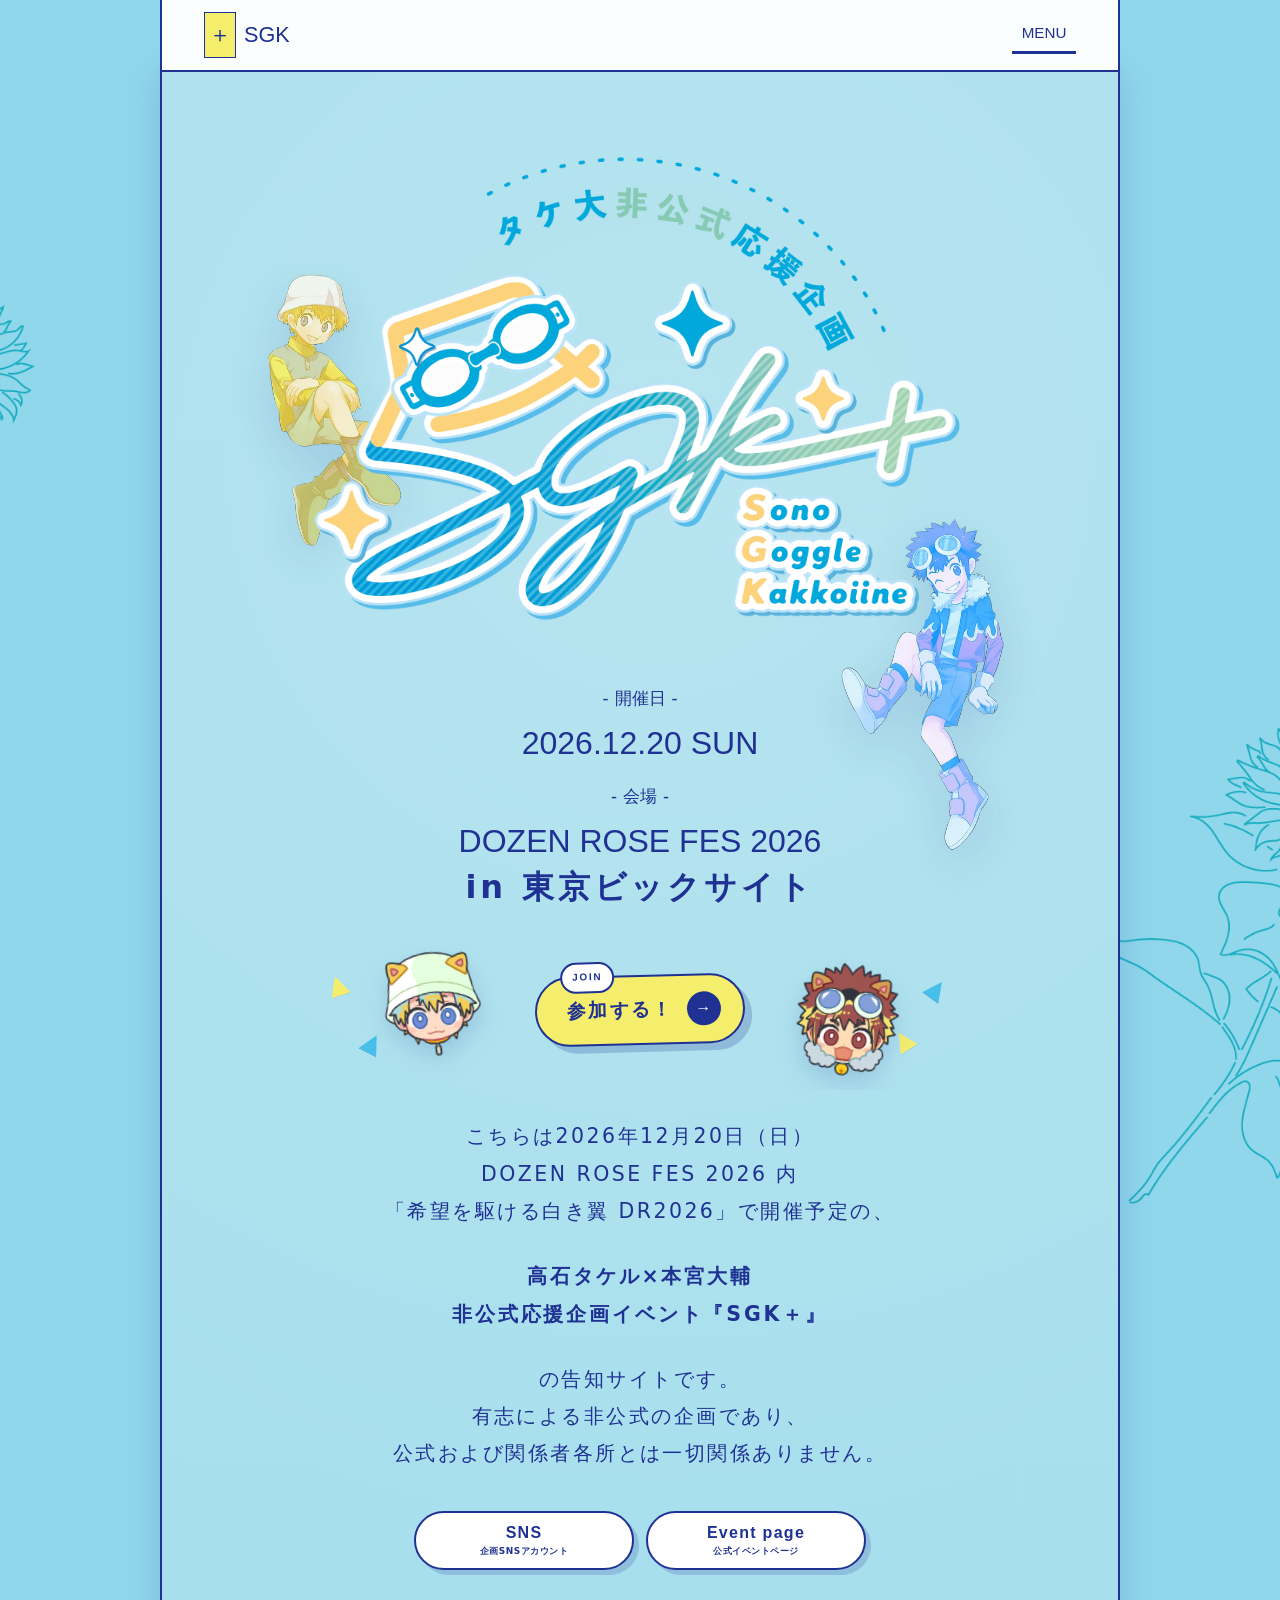
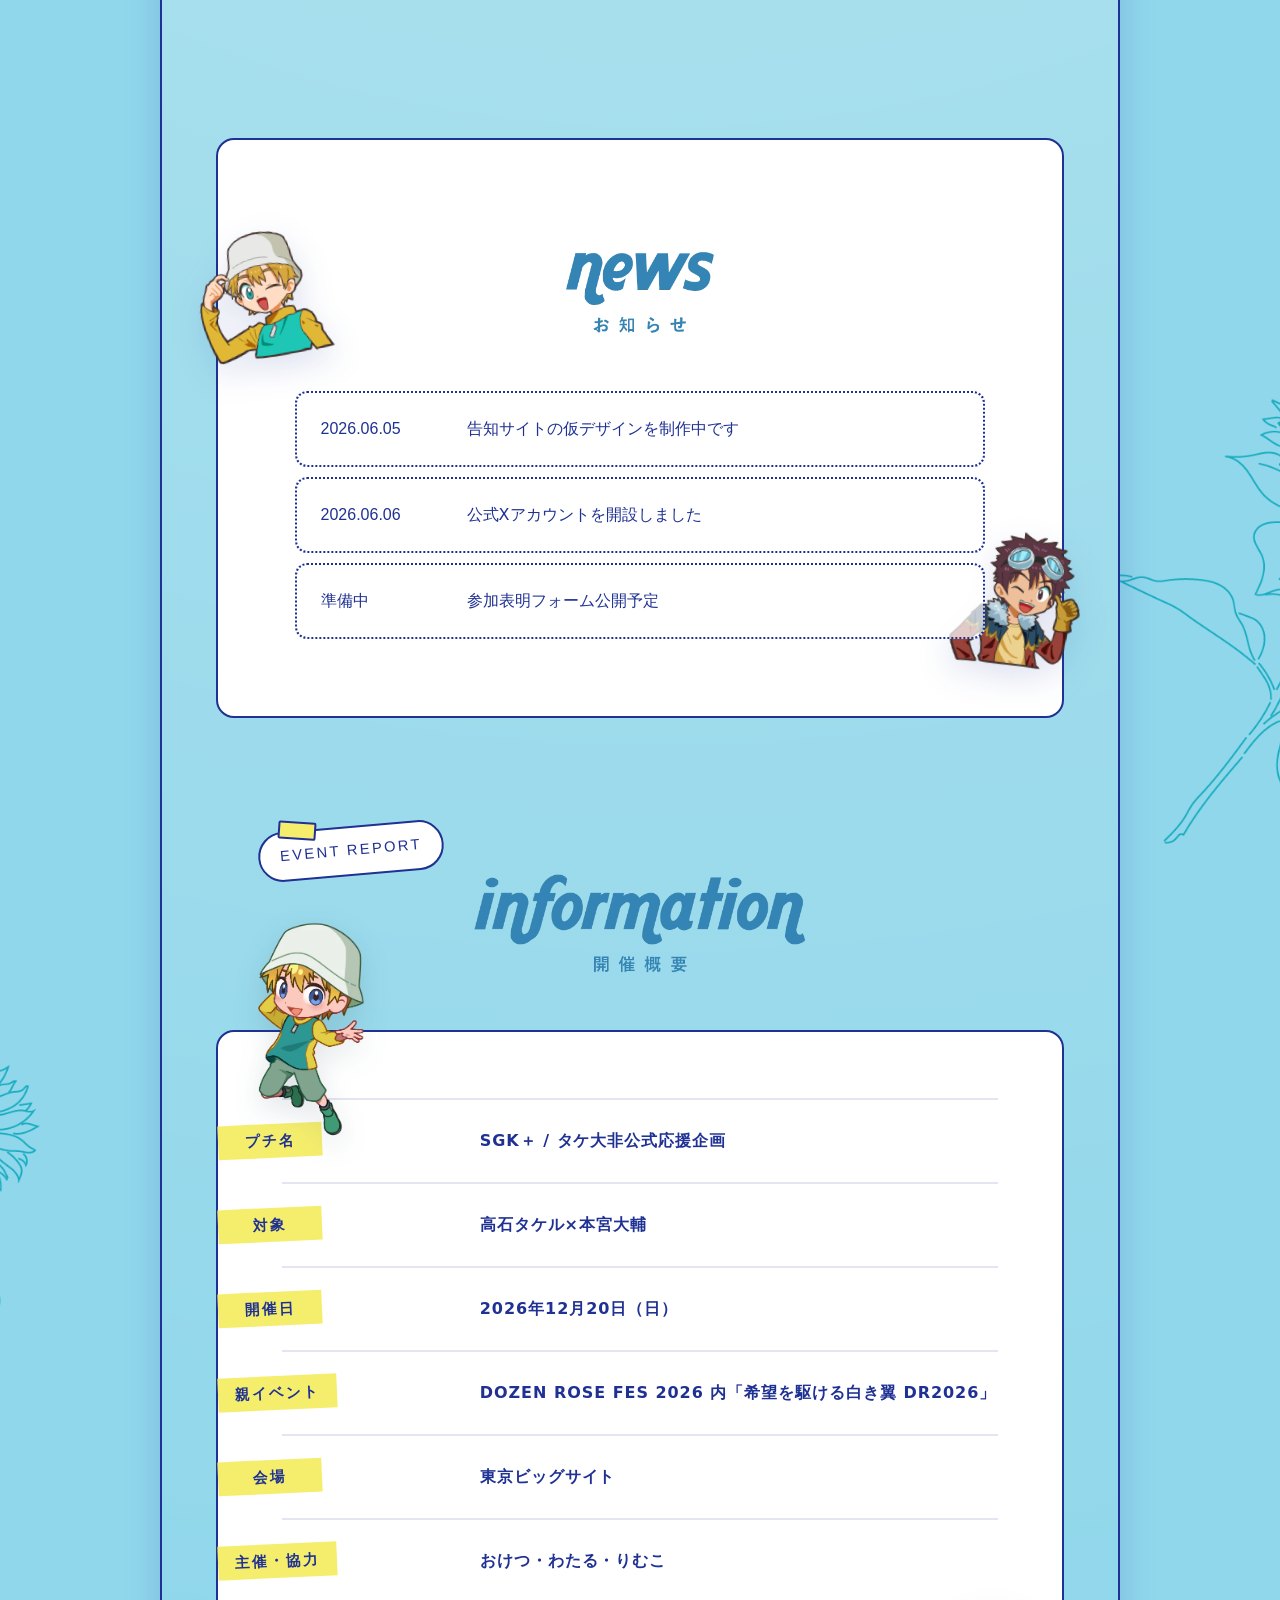
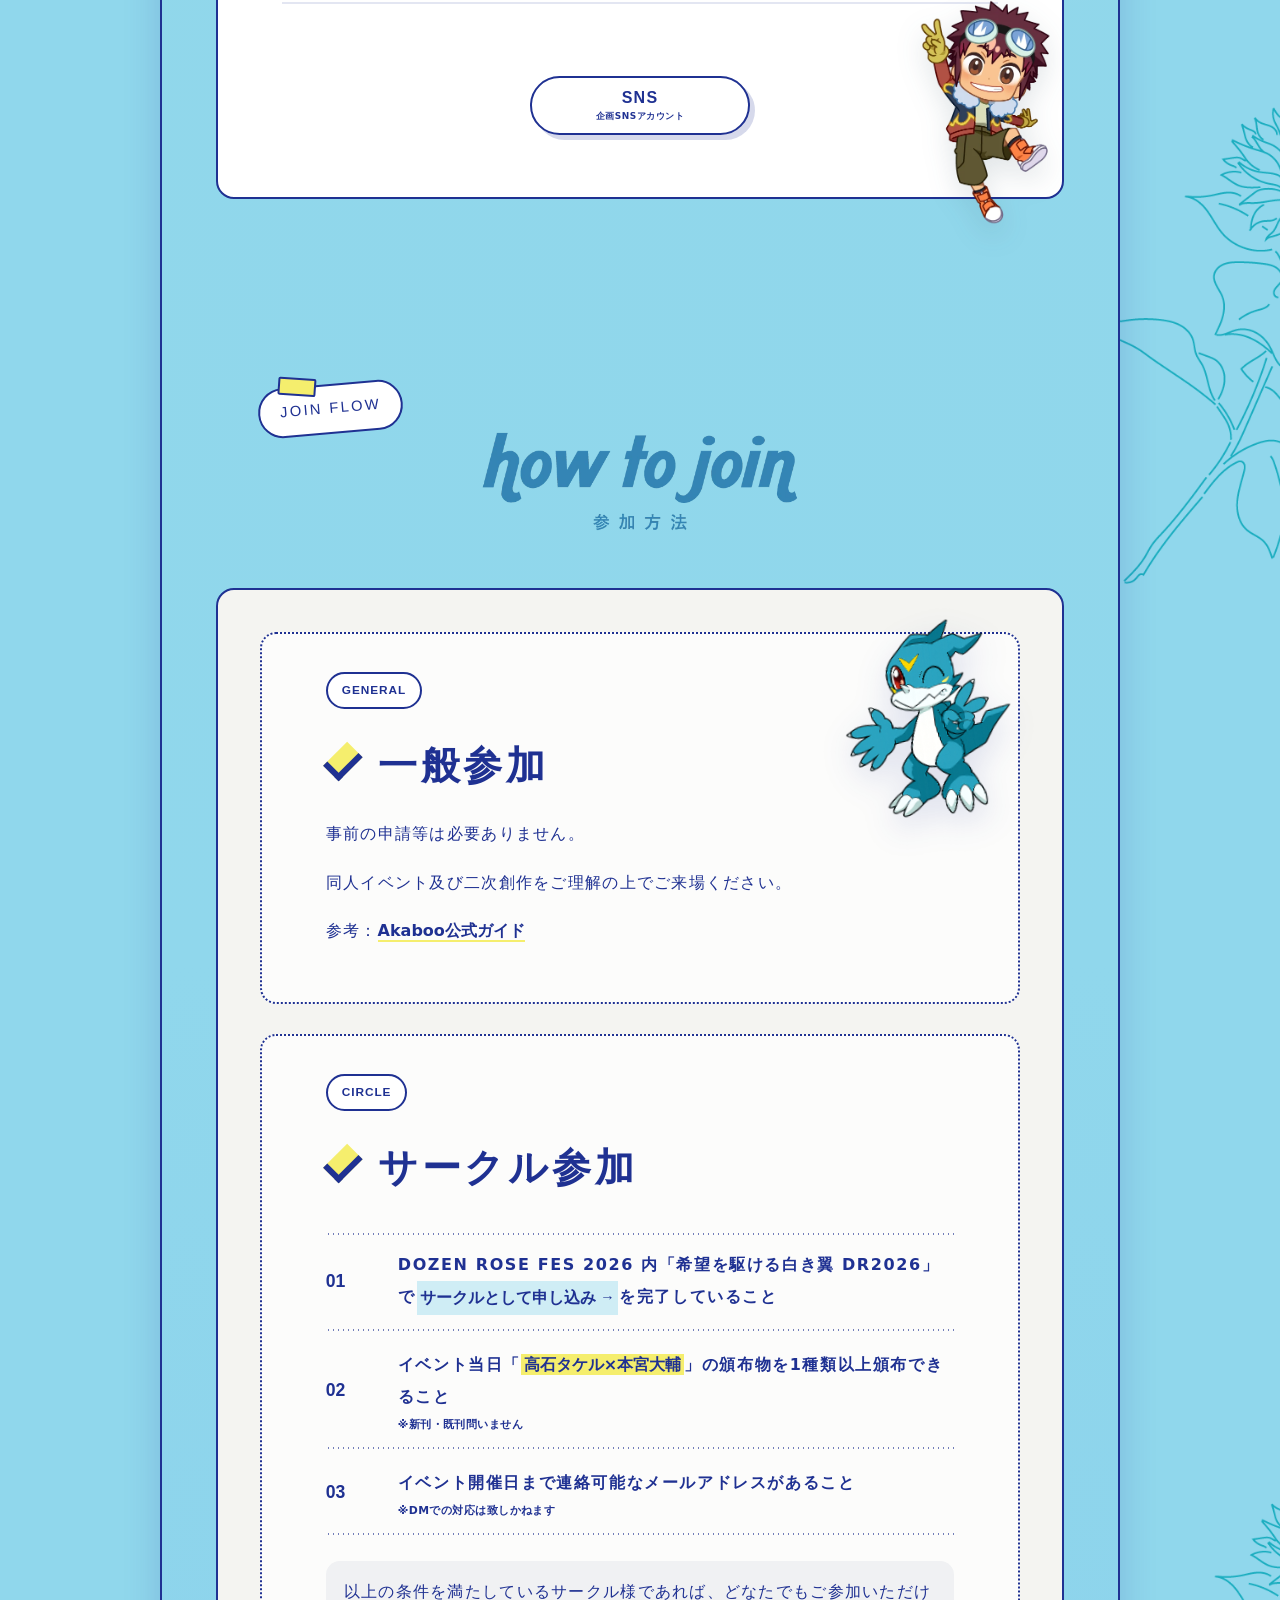
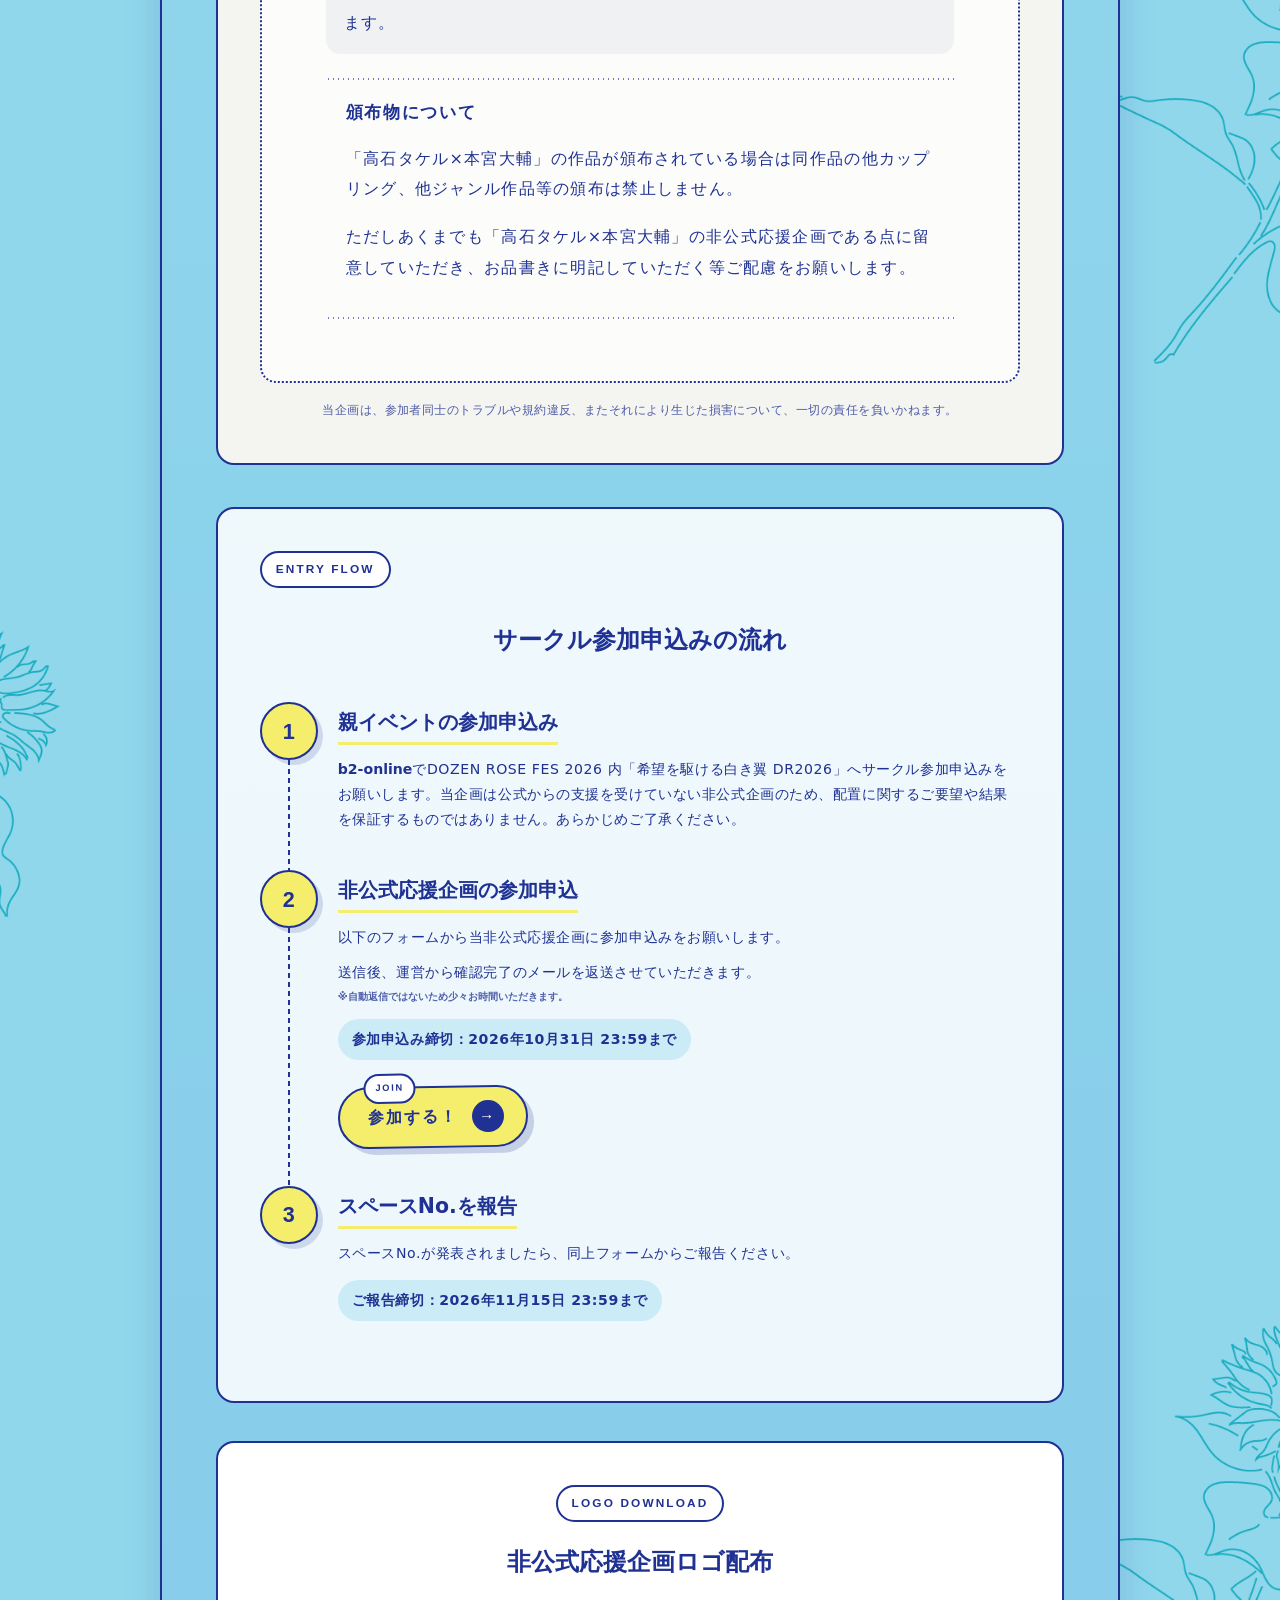
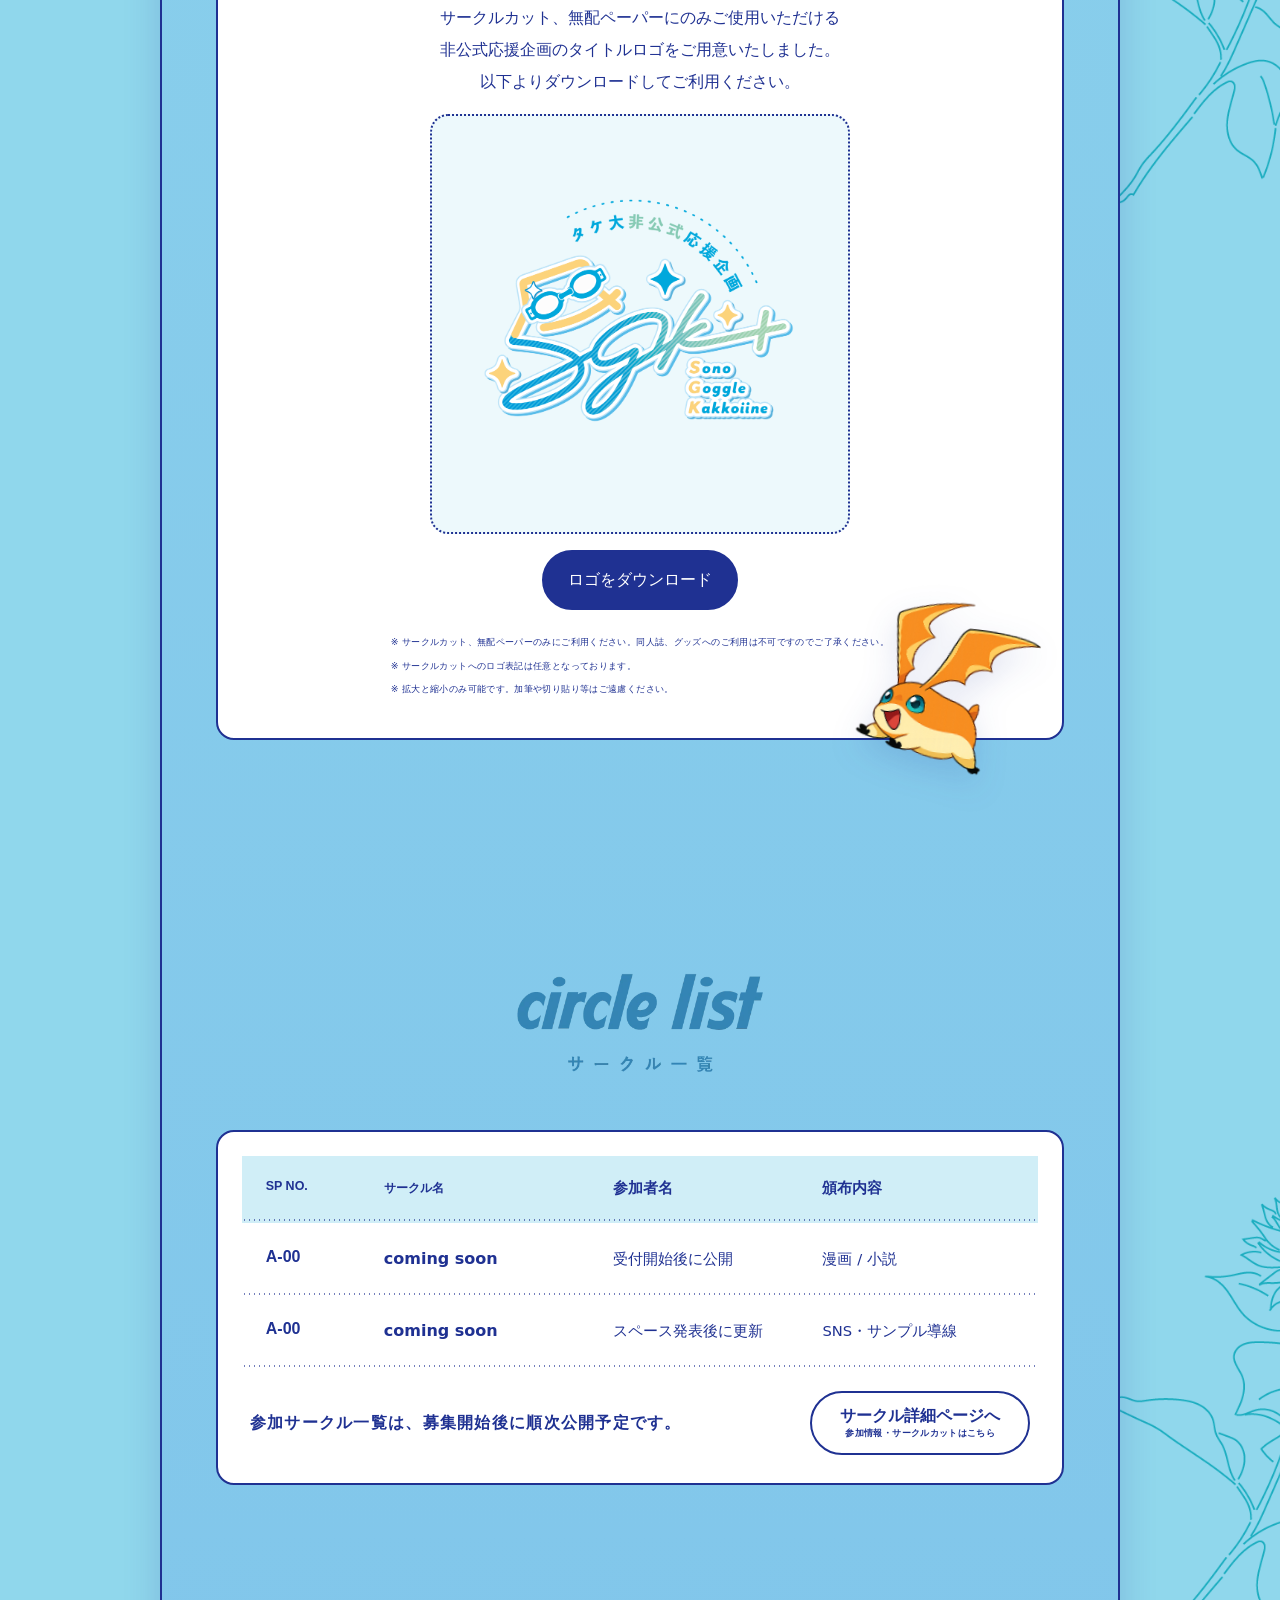
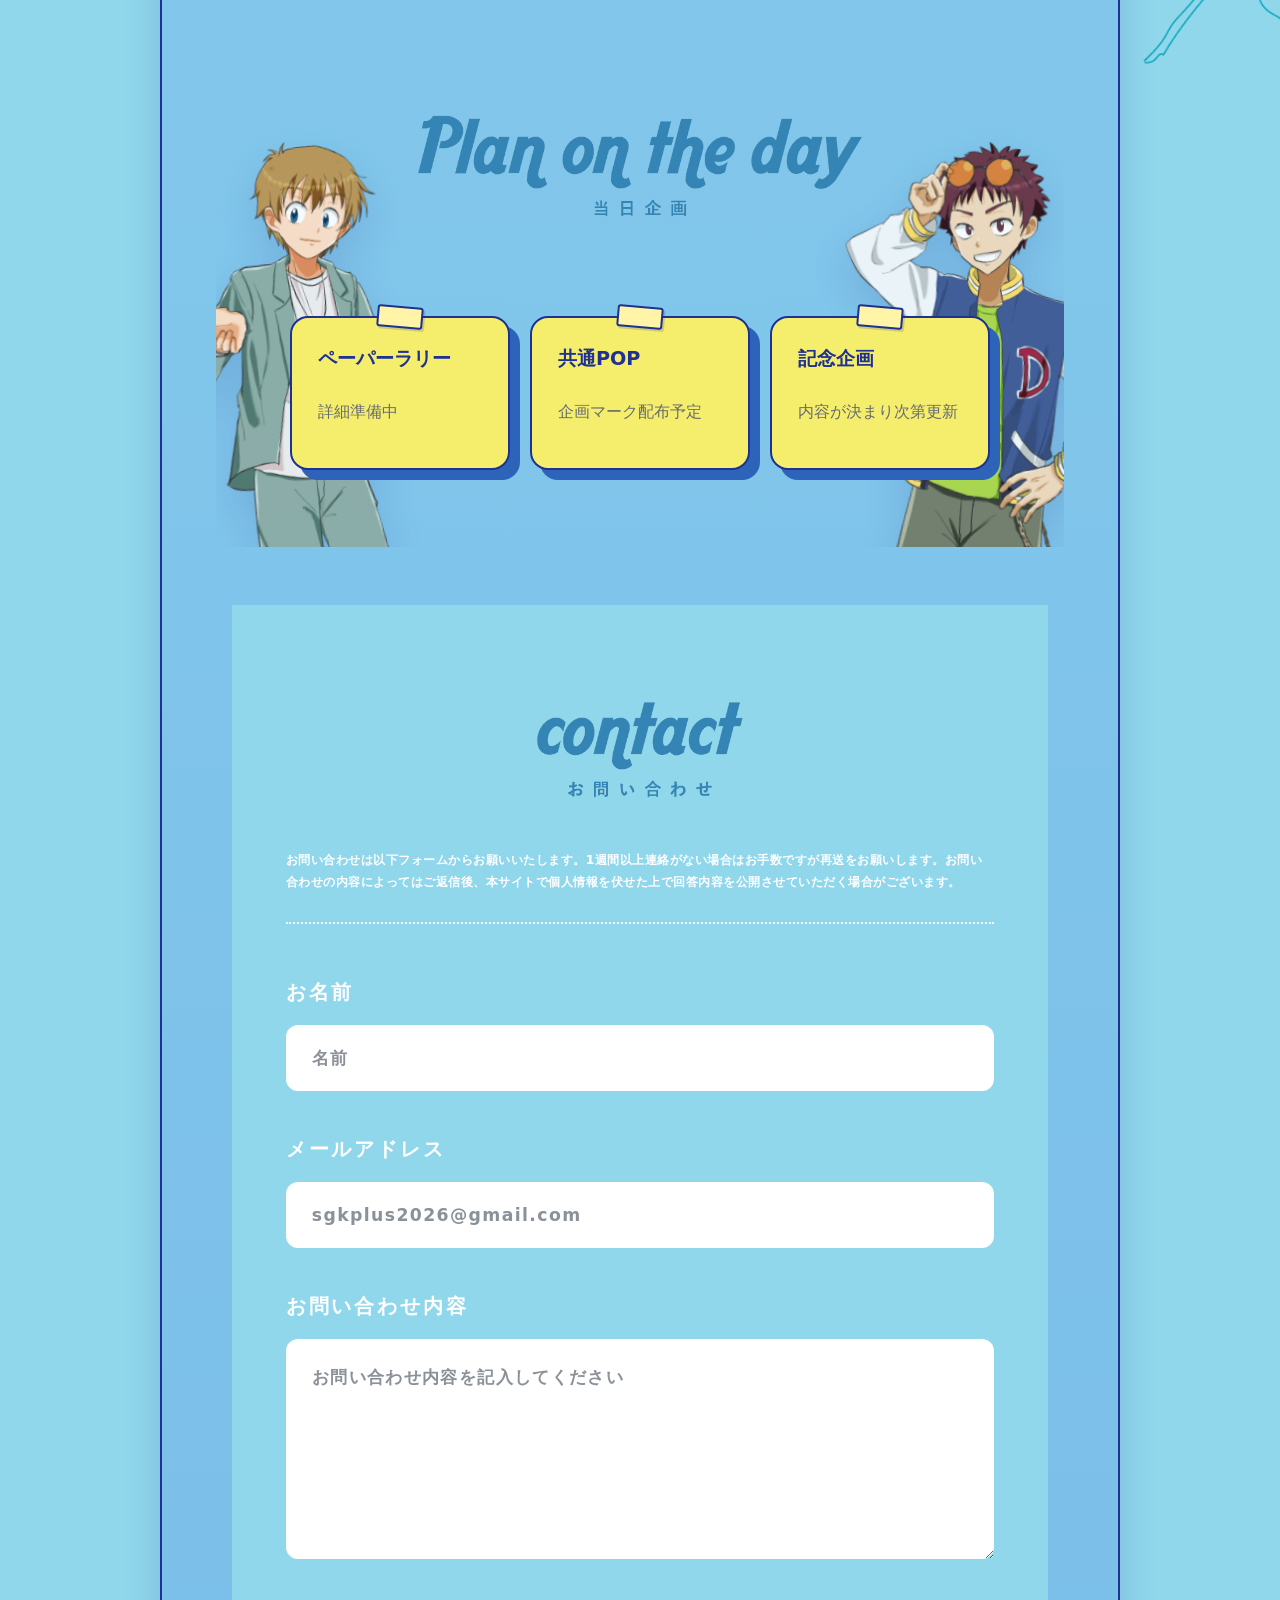
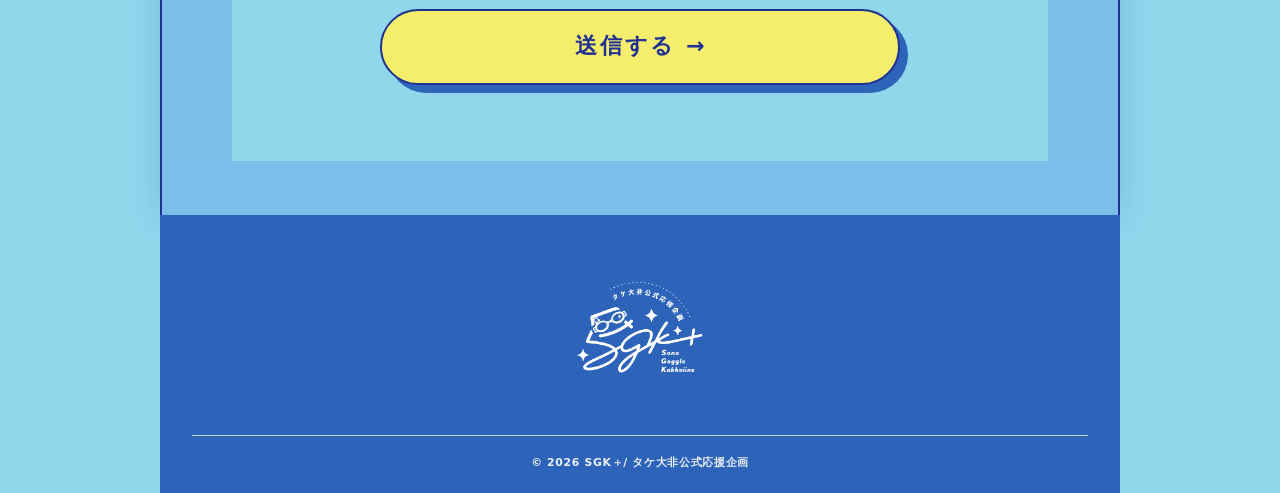
==== index.html @ 5f777449 "Add files via upload" ====
<!doctype html>
<html lang="ja">
<head>
  <meta charset="utf-8">
  <meta name="viewport" content="width=device-width, initial-scale=1">
  <title>SGK＋ | タケ大非公式応援企画</title>
  <meta name="description" content="2026年12月20日（日）東京ビッグサイト開催、タケ大非公式応援企画「SGK＋」告知サイト。">
  <link rel="stylesheet" href="assets/css/style.css?v=20260622-46">
</head>
<body>
  <header class="site-header">
    <a class="brand" href="index.html#top" aria-label="SGK＋ トップへ">
      <span class="brand-mark">＋</span><span>SGK</span>
    </a>
    <button class="nav-toggle" type="button" aria-expanded="false" aria-controls="site-nav" aria-label="メニューを開く">
      MENU
    </button>
    <nav class="site-nav" id="site-nav">
      <a href="index.html#top">TOP</a>
      <a href="index.html#about">概要</a>
      <a href="index.html#join">参加方法</a>
      <a href="circles.html">サークル</a>
      <a href="index.html#plans">当日企画</a>
      <a href="index.html#news">お知らせ</a>
      <a href="index.html#contact">問い合わせ</a>
    </nav>
  </header>

  <main>
    <section class="hero" id="top">
      <div class="hero-bg" aria-hidden="true"></div>
      <div class="motion-parts hero-parts" aria-hidden="true">
        <span class="deco deco-ticket parallax" data-speed="0.16">12.20</span>
        <span class="deco deco-plus parallax" data-speed="-0.12">＋</span>
        <span class="deco deco-line parallax" data-speed="0.1"></span>
      </div>
      <img class="hero-character hero-daisuke float-a" src="assets/images/daisuke-standing.webp" alt="本宮大輔">
      <img class="hero-character hero-takeru float-b" src="assets/images/takeru-standing.webp" alt="高石タケル">
      <div class="hero-inner reveal reveal-poster">
        <h1 class="logo-title"><img src="assets/images/sgkpluslogo-hero.png" alt="SGK＋ タケ大非公式応援企画"></h1>
        <div class="hero-event-info">
          <p><span>開催日</span><b>2026.12.20 SUN</b></p>
          <p><span>会場</span><b>DOZEN ROSE FES 2026<br><em>in 東京ビックサイト</em></b></p>
        </div>
        <div class="cta-row">
          <img class="cta-mascot cta-mascot-left" src="assets/images/takeru-wataru.png" alt="" aria-hidden="true">
          <a class="button primary" href="https://forms.gle/7Qdoqvvj4VWihCtK6" target="_blank" rel="noopener">参加する！</a>
          <img class="cta-mascot cta-mascot-right" src="assets/images/daisuke-wataru.png" alt="" aria-hidden="true">
          <span class="cta-triangle tri-a" aria-hidden="true"></span>
          <span class="cta-triangle tri-b" aria-hidden="true"></span>
          <span class="cta-triangle tri-c" aria-hidden="true"></span>
          <span class="cta-triangle tri-d" aria-hidden="true"></span>
        </div>
      </div>
    </section>

    <section class="quick-info" aria-label="開催情報">
      <div class="memo-paper reveal memo-slide">
        <p>
          こちらは2026年12月20日（日）<br>
          DOZEN ROSE FES 2026 内<br>
          「希望を駆ける白き翼 DR2026」で開催予定の、
        </p>
        <p class="memo-main">
          高石タケル×本宮大輔<br>
          非公式応援企画イベント『SGK＋』
        </p>
        <p>
          の告知サイトです。<br>
          有志による非公式の企画であり、<br>
          公式および関係者各所とは一切関係ありません。
        </p>
        <div class="memo-links">
          <a class="memo-link-button" href="https://x.com/SGK_Plus" target="_blank" rel="noopener">
            <span>SNS</span>
            <small>企画SNSアカウント</small>
          </a>
          <a class="memo-link-button" href="https://www.akaboo.jp/event/item/20207756.html">
            <span>Event page</span>
            <small>公式イベントページ</small>
          </a>
        </div>
      </div>
    </section>

    <section class="news-strip section reveal reveal-card" id="news">
      <img class="news-float news-float-left" src="assets/images/takeru-oketsu02.png" alt="" aria-hidden="true">
      <img class="news-float news-float-right" src="assets/images/daisuke-oketsu02.png" alt="" aria-hidden="true">
      <div class="section-head image-head">
        <img src="assets/images/heading-news-user.webp" alt="news お知らせ">
      </div>
      <div class="news-list">
        <a href="#news" class="news-item"><time>2026.06.05</time><span>告知サイトの仮デザインを制作中です</span></a>
        <a href="https://x.com/SGK_Plus" target="_blank" rel="noopener" class="news-item"><time>2026.06.06</time><span>公式Xアカウントを開設しました</span></a>
        <a href="#news" class="news-item"><time>準備中</time><span>参加表明フォーム公開予定</span></a>
      </div>
    </section>

    <section class="notice-section" id="about">
      <div class="line-object object-label" aria-hidden="true">EVENT REPORT</div>
      <div class="motion-parts section-parts" aria-hidden="true">
        <span class="deco deco-frame parallax" data-speed="0.1"></span>
        <span class="deco deco-small-plus parallax" data-speed="-0.08">＋</span>
      </div>
      <div class="notice-title reveal reveal-title">
        <img src="assets/images/heading-info-user.webp" alt="information 開催概要">
      </div>
      <div class="notice-panel with-sd reveal reveal-card">
        <img class="panel-sd panel-sd-left" src="assets/images/takeru-sd.webp" alt="" aria-hidden="true">
        <dl class="info-list">
          <div><dt>プチ名</dt><dd>SGK＋ / タケ大非公式応援企画</dd></div>
          <div><dt>対象</dt><dd>高石タケル×本宮大輔</dd></div>
          <div><dt>開催日</dt><dd>2026年12月20日（日）</dd></div>
          <div><dt>親イベント</dt><dd>DOZEN ROSE FES 2026 内「希望を駆ける白き翼 DR2026」</dd></div>
          <div><dt>会場</dt><dd>東京ビッグサイト</dd></div>
          <div><dt>主催・協力</dt><dd>おけつ・わたる・りむこ</dd></div>
        </dl>
        <div class="info-action">
          <a class="memo-link-button" href="https://x.com/SGK_Plus" target="_blank" rel="noopener">
            <span>SNS</span>
            <small>企画SNSアカウント</small>
          </a>
        </div>
        <img class="panel-sd panel-sd-right" src="assets/images/daisuke-sd.webp" alt="" aria-hidden="true">
      </div>
    </section>

    <section class="notice-section blue" id="join">
      <div class="line-object object-corner" aria-hidden="true">JOIN FLOW</div>
      <div class="motion-parts section-parts join-parts" aria-hidden="true">
        <span class="deco deco-ribbon parallax" data-speed="0.14"></span>
        <span class="deco deco-ticket mini parallax" data-speed="-0.1">JOIN</span>
      </div>
      <div class="notice-title reveal reveal-title">
        <img src="assets/images/heading-join-user.webp" alt="how to join 参加方法">
      </div>
      <img class="join-monster join-monster-left" src="assets/images/vmon-float-v2.png" alt="" aria-hidden="true">
      <img class="join-monster join-monster-right" src="assets/images/patamon-float-v2.png" alt="" aria-hidden="true">
      <div class="join-guide reveal reveal-card">
        <article class="join-box">
          <p class="join-label">GENERAL</p>
          <h2>一般参加</h2>
          <p>事前の申請等は必要ありません。</p>
          <p>同人イベント及び二次創作をご理解の上でご来場ください。</p>
          <p class="reference-link">参考：<a href="https://www.akaboo.jp/guide/item/p0003.html" target="_blank" rel="noopener">Akaboo公式ガイド</a></p>
        </article>
        <article class="join-box">
          <p class="join-label">CIRCLE</p>
          <h2>サークル参加</h2>
          <div class="join-flow-list">
            <div><b>01</b><span>DOZEN ROSE FES 2026 内「希望を駆ける白き翼 DR2026」で<a class="flow-anchor-link" href="#circle-apply-flow">サークルとして申し込み</a>を完了していること</span></div>
            <div><b>02</b><span>イベント当日「<em class="marker-yellow">高石タケル×本宮大輔</em>」の頒布物を1種類以上頒布できること<small>※新刊・既刊問いません</small></span></div>
            <div><b>03</b><span>イベント開催日まで連絡可能なメールアドレスがあること<small>※DMでの対応は致しかねます</small></span></div>
          </div>
          <p class="join-eligible">以上の条件を満たしているサークル様であれば、どなたでもご参加いただけます。</p>
          <div class="join-note">
            <h3>頒布物について</h3>
            <p>「高石タケル×本宮大輔」の作品が頒布されている場合は同作品の他カップリング、他ジャンル作品等の頒布は禁止しません。</p>
            <p>ただしあくまでも「高石タケル×本宮大輔」の非公式応援企画である点に留意していただき、お品書きに明記していただく等ご配慮をお願いします。</p>
          </div>
        </article>
        <p class="join-caution">当企画は、参加者同士のトラブルや規約違反、またそれにより生じた損害について、一切の責任を負いかねます。</p>
      </div>
      <section class="circle-apply-flow reveal reveal-card" id="circle-apply-flow">
        <p class="join-label">ENTRY FLOW</p>
        <h2>サークル参加申込みの流れ</h2>
        <div class="apply-flow-list">
          <article class="apply-flow-step">
            <div class="apply-flow-number">1</div>
            <div class="apply-flow-body">
              <h3>親イベントの参加申込み</h3>
              <p><a class="plain-link" href="https://www.b2-online.jp/event/" target="_blank" rel="noopener">b2-online</a>でDOZEN ROSE FES 2026 内「希望を駆ける白き翼 DR2026」へサークル参加申込みをお願いします。当企画は公式からの支援を受けていない非公式企画のため、配置に関するご要望や結果を保証するものではありません。あらかじめご了承ください。</p>
            </div>
          </article>
          <article class="apply-flow-step">
            <div class="apply-flow-number">2</div>
            <div class="apply-flow-body">
              <h3>非公式応援企画の参加申込</h3>
              <p>以下のフォームから当非公式応援企画に参加申込みをお願いします。</p>
              <p>送信後、運営から確認完了のメールを返送させていただきます。<small>※自動返信ではないため少々お時間いただきます。</small></p>
              <p class="flow-deadline">参加申込み締切：2026年10月31日 23:59まで</p>
              <a class="button flow-join-button" href="https://forms.gle/7Qdoqvvj4VWihCtK6" target="_blank" rel="noopener">参加する！</a>
            </div>
          </article>
          <article class="apply-flow-step">
            <div class="apply-flow-number">3</div>
            <div class="apply-flow-body">
              <h3>スペースNo.を報告</h3>
              <p>スペースNo.が発表されましたら、同上フォームからご報告ください。</p>
              <p class="flow-deadline">ご報告締切：2026年11月15日 23:59まで</p>
            </div>
          </article>
        </div>
      </section>
      <section class="logo-download reveal reveal-card">
        <p class="join-label">LOGO DOWNLOAD</p>
        <h2>非公式応援企画ロゴ配布</h2>
        <p>サークルカット、無配ペーパーにのみご使用いただける<br>非公式応援企画のタイトルロゴをご用意いたしました。<br>以下よりダウンロードしてご利用ください。</p>
        <div class="logo-download-preview">
          <img src="assets/images/sgkpluslogo-official.png" alt="SGK＋ ロゴ">
        </div>
        <a class="button primary" href="assets/downloads/sgk_Plus_logo.zip" download>ロゴをダウンロード</a>
        <ul class="logo-rules">
          <li>サークルカット、無配ペーパーのみにご利用ください。同人誌、グッズへのご利用は不可ですのでご了承ください。</li>
          <li>サークルカットへのロゴ表記は任意となっております。</li>
          <li>拡大と縮小のみ可能です。加筆や切り貼り等はご遠慮ください。</li>
        </ul>
      </section>
    </section>

    <section class="notice-section yellow" id="circle-list">
      <div class="notice-title reveal reveal-title">
        <img src="assets/images/heading-circle-user.webp" alt="circle list サークル一覧">
      </div>
      <div class="circle-preview reveal reveal-card">
        <div class="circle-row">
          <span class="circle-space">SP No.</span>
          <span class="circle-name">サークル名</span>
          <span class="circle-owner">参加者名</span>
          <span class="circle-type">頒布内容</span>
        </div>
        <a class="circle-row is-sample" href="circles.html">
          <span class="circle-space" data-label="SP No.">A-00</span>
          <span class="circle-name" data-label="サークル名">coming soon</span>
          <span class="circle-owner" data-label="参加者名">受付開始後に公開</span>
          <span class="circle-type" data-label="頒布内容">漫画 / 小説</span>
        </a>
        <a class="circle-row is-sample" href="circles.html">
          <span class="circle-space" data-label="SP No.">A-00</span>
          <span class="circle-name" data-label="サークル名">coming soon</span>
          <span class="circle-owner" data-label="参加者名">スペース発表後に更新</span>
          <span class="circle-type" data-label="頒布内容">SNS・サンプル導線</span>
        </a>
        <div class="circle-preview-footer">
          <p>参加サークル一覧は、募集開始後に順次公開予定です。</p>
          <a class="button secondary circle-detail-button" href="circles.html"><span>サークル詳細ページへ</span><small>参加情報・サークルカットはこちら</small></a>
        </div>
      </div>
    </section>

    <section class="notice-section" id="plans">
      <div class="notice-title reveal reveal-title">
        <img src="assets/images/heading-plan-user.webp" alt="Plan on the day 当日企画">
      </div>
      <img class="plan-character plan-character-left" src="assets/images/takeru-oketsu.png" alt="" aria-hidden="true">
      <img class="plan-character plan-character-right" src="assets/images/daisuke-oketsu.png" alt="" aria-hidden="true">
      <div class="guide-links">
        <a class="guide-card reveal reveal-pop" href="#plans"><b>ペーパーラリー</b><span>詳細準備中</span></a>
        <a class="guide-card reveal reveal-pop" href="#plans"><b>共通POP</b><span>企画マーク配布予定</span></a>
        <a class="guide-card reveal reveal-pop" href="#plans"><b>記念企画</b><span>内容が決まり次第更新</span></a>
      </div>
    </section>

    <section class="x-area contact-form-section reveal reveal-card" id="contact">
      <div class="contact-inner">
        <div class="contact-heading">
          <img src="assets/images/heading-contact-user.webp" alt="contact">
        </div>
        <div class="contact-lead">
          <p>お問い合わせは以下フォームからお願いいたします。1週間以上連絡がない場合はお手数ですが再送をお願いします。お問い合わせの内容によってはご返信後、本サイトで個人情報を伏せた上で回答内容を公開させていただく場合がございます。</p>
        </div>
        <form class="contact-form" action="mailto:sgkplus2026@gmail.com" method="post" enctype="text/plain">
          <label>
            <span>お名前</span>
            <input type="text" name="お名前" placeholder="名前" required>
          </label>
          <label>
            <span>メールアドレス</span>
            <input type="email" name="メールアドレス" placeholder="sgkplus2026@gmail.com" required>
          </label>
          <label>
            <span>お問い合わせ内容</span>
            <textarea name="お問い合わせ内容" placeholder="お問い合わせ内容を記入してください" required></textarea>
          </label>
          <button type="submit">送信する <span aria-hidden="true">→</span></button>
        </form>
      </div>
    </section>
  </main>

  <footer class="site-footer">
    <img class="footer-logo" src="assets/images/sgkpluslogo-shiro-official.png" alt="SGK＋">
    <p class="footer-copy">© 2026 SGK＋/ タケ大非公式応援企画</p>
  </footer>

  <script src="assets/js/main.js?v=20260606-2"></script>
</body>
</html>
---- assets/css/style.css ----
:root {
  --blue: #19aee4;
  --blue-deep: #006f9e;
  --blue-pale: #bdefff;
  --yellow: #f5ee6d;
  --yellow-soft: #fff6a6;
  --green: #8bd017;
  --ink: #22211f;
  --muted: #686b70;
  --line: #c9e8f6;
  --paper: #ffffff;
  --shadow: 0 12px 30px rgba(39, 72, 84, .08);
  --radius: 6px;
  --space: clamp(22px, 4vw, 56px);
  --max: 1120px;
  --font-body: "Tsukushi A Round Gothic", "Tsukushi B Round Gothic", "筑紫A丸ゴシック", "筑紫B丸ゴシック", "Hiragino Maru Gothic ProN", "Hiragino Sans", "Yu Gothic", "Noto Sans JP", system-ui, sans-serif;
  --font-heading-ja: "A1 Gothic", "A1ゴシック", "Hiragino Sans", "Yu Gothic", "Noto Sans JP", system-ui, sans-serif;
  --font-heading-en: "Futura", "Futura PT", "Avenir Next", "Montserrat", "Helvetica Neue", Arial, sans-serif;
}

/* Centered poster layout: blue outer field + white scroll column */
:root {
  --blue: #90D7EC;
  --blue-deep: #1F3192;
  --ink: #1F3192;
  --line: #1F3192;
}

body {
  background: var(--blue);
  color: var(--ink);
}

.motion-parts,
.hero-parts,
.section-parts,
.local-parts,
.deco,
.hero::before,
.hero::after,
.notice-section::before,
.notice-section::after,
.scroll-poster::before {
  display: none;
}

.site-header,
main,
.site-footer {
  width: min(960px, 100%);
  margin-inline: auto;
}

.site-header {
  background: rgba(255, 255, 255, .96);
  border-inline: 2px solid var(--ink);
  border-bottom: 2px solid var(--ink);
}

main {
  background: #fff;
  border-inline: 2px solid var(--ink);
  box-shadow: 0 0 34px rgba(31, 49, 146, .18);
}

.site-footer {
  background: #fff;
  border: 2px solid var(--ink);
  border-top: 0;
}

.hero,
.quick-info,
.notice-section,
.notice-section.blue,
.notice-section.yellow,
.scroll-poster {
  background: #fff;
}

.hero {
  min-height: calc(100svh - 72px);
  padding-inline: clamp(18px, 5vw, 54px);
  border-bottom: 2px solid var(--ink);
}

.hero-bg {
  background: transparent;
}

.hero::selection,
main::selection {
  background: var(--yellow);
}

.hero-label,
.hero-sub,
.hero-facts span,
.quick-info p,
.memo-paper,
.notice-panel,
.big-step,
.guide-card,
.x-area,
.news-item,
.phone-card,
.scroll-chapter {
  border-color: var(--ink);
  color: var(--ink);
}

.hero-label,
.hero-facts span,
.quick-info p,
.notice-panel,
.big-step,
.guide-card,
.x-area,
.news-item,
.phone-card,
.scroll-chapter {
  background: #fff;
}

.hero-label {
  border: 2px solid var(--ink);
  border-radius: 0;
}

.hero-sub {
  border-color: var(--ink);
}

.quick-info {
  padding: 28px clamp(18px, 5vw, 54px);
  border-bottom: 2px solid var(--ink);
}

.quick-info-inner {
  width: 100%;
}

.quick-info p {
  border-radius: 0;
  box-shadow: none;
}

.notice-section {
  padding: clamp(64px, 8vw, 104px) clamp(18px, 5vw, 54px);
  border-bottom: 2px solid var(--ink);
}

.notice-title span {
  color: var(--ink);
  font-family: var(--font-heading-en);
}

.notice-title h2 {
  color: var(--ink);
}

.notice-panel,
.big-step,
.guide-card,
.x-area,
.news-item,
.phone-card,
.scroll-chapter {
  border: 2px solid var(--ink);
  border-radius: 0;
  box-shadow: none;
}

.notice-panel.with-sd {
  padding-inline: clamp(28px, 9vw, 110px);
}

.info-list div {
  border-bottom: 1px solid rgba(31, 49, 146, .28);
}

.big-step:not(:last-child)::after {
  border-color: var(--ink);
}

.button {
  border-color: var(--ink);
  color: var(--ink);
  background: #fff;
}

.button.primary {
  background: var(--ink);
  color: #fff;
}

.scroll-poster {
  width: 100%;
  padding-inline: clamp(18px, 5vw, 54px);
  border-bottom: 2px solid var(--ink);
  color: var(--ink);
}

.phone-card {
  background: #fff;
}

.phone-card::before {
  display: none;
}

.scroll-chapter {
  background: #fff;
}

.scroll-chapter p,
.section p,
.page-hero p {
  color: var(--ink);
}

.x-area {
  width: calc(100% - clamp(36px, 10vw, 108px));
  margin-top: clamp(54px, 8vw, 94px);
  margin-bottom: clamp(54px, 8vw, 94px);
}

.brand,
.quick-info b,
.info-list dt,
.phone-kicker,
.scroll-chapter span,
.section-kicker,
.news-item time {
  color: var(--ink);
}

.line-object {
  position: relative;
  z-index: 2;
  width: fit-content;
  margin: 0 auto clamp(22px, 4vw, 40px);
  padding: 13px 46px;
  background: #fff;
  border: 2px solid var(--ink);
  color: var(--ink);
  font-family: var(--font-heading-en);
  font-size: .9rem;
}

.line-object::before {
  content: "";
  position: absolute;
  inset: -12px -26px auto 26px;
  height: 24px;
  border: 2px solid var(--ink);
  border-bottom: 0;
  z-index: -1;
}

.object-corner {
  margin-left: 0;
  transform: rotate(-2deg);
}

.object-label {
  transform: rotate(1deg);
}

@media (max-width: 900px) {
  .site-header,
  main,
  .site-footer {
    width: min(100%, 720px);
  }

  .site-header,
  main,
  .site-footer {
    border-inline: 0;
  }

  .scroll-poster {
    padding-inline: 18px;
  }
}

* {
  box-sizing: border-box;
}

html {
  scroll-behavior: smooth;
  overflow-x: hidden;
}

body {
  margin: 0;
  color: var(--ink);
  background: var(--blue);
  font-family: var(--font-body);
  line-height: 2;
  letter-spacing: 0;
  font-weight: 400;
  overflow-x: hidden;
}

body * {
  letter-spacing: 0;
}

a {
  color: inherit;
  text-decoration: none;
}

img {
  max-width: 100%;
  display: block;
}

.site-header {
  position: sticky;
  top: 0;
  z-index: 20;
  display: flex;
  align-items: center;
  justify-content: space-between;
  min-height: 72px;
  padding: 12px clamp(16px, 4vw, 42px);
  background: rgba(251, 250, 243, .88);
  border-bottom: 1px solid rgba(34, 33, 31, .1);
  backdrop-filter: blur(18px);
}

.brand {
  display: inline-flex;
  align-items: center;
  gap: 8px;
  font-weight: 500;
  font-size: 1.35rem;
  color: var(--blue-deep);
  font-family: var(--font-heading-en);
}

.brand-mark {
  display: grid;
  place-items: center;
  width: 32px;
  aspect-ratio: 1;
  color: var(--ink);
  background: var(--yellow);
  border: 1px solid var(--ink);
  box-shadow: none;
}

.site-nav {
  position: absolute;
  top: calc(100% + 10px);
  right: clamp(16px, 4vw, 42px);
  display: none;
  min-width: min(300px, calc(100vw - 32px));
  padding: 14px;
  background: var(--ink);
  border: 2px solid var(--ink);
  box-shadow: 10px 10px 0 rgba(255, 255, 255, .35);
  font-size: .9rem;
  font-weight: 400;
  font-family: var(--font-heading-ja);
}

.site-nav.is-open {
  display: grid;
  gap: 8px;
}

.site-nav a {
  padding: 13px 16px;
  border-radius: 0;
  background: transparent;
  color: #fff;
  border: 1px solid rgba(255, 255, 255, .3);
}

.site-nav a:hover {
  background: #fff;
  color: var(--ink);
}

.nav-toggle {
  display: inline-flex;
  align-items: center;
  justify-content: center;
  appearance: none;
  border: 0;
  background: transparent;
  color: var(--ink);
  min-width: 64px;
  min-height: 38px;
  padding: 0 0 2px;
  font-weight: 500;
  font-family: var(--font-heading-en);
  font-size: .95rem;
  border-bottom: 2px solid var(--ink);
  box-shadow: none;
}

.hero {
  position: relative;
  min-height: calc(100svh - 72px);
  overflow: hidden;
  display: grid;
  place-items: center;
  padding: 44px 18px 108px;
  isolation: isolate;
}

.hero-bg {
  position: absolute;
  inset: 0;
  z-index: -3;
  background:
    radial-gradient(circle at 28% 44%, rgba(245, 238, 109, .28) 0 16%, transparent 16.3%),
    radial-gradient(circle at 82% 34%, rgba(255, 255, 255, .18) 0 18%, transparent 18.3%),
    linear-gradient(105deg, #16a7dc 0%, #21bceb 58%, #0795ca 100%);
}

.hero::before {
  content: "";
  position: absolute;
  width: min(1060px, 92vw);
  height: min(560px, 70vh);
  left: 50%;
  top: 50%;
  transform: translate(-50%, -48%) rotate(-2.4deg);
  z-index: -2;
  background: rgba(255, 255, 255, .24);
  border: 1px solid rgba(34, 33, 31, .08);
  border-radius: 0;
  box-shadow: none;
}

.hero::after {
  content: "";
  position: absolute;
  inset: auto 0 0 0;
  height: 95px;
  background: var(--blue);
  clip-path: polygon(0 34%, 100% 0, 100% 100%, 0 100%);
  z-index: -2;
}

.hero-inner {
  width: min(820px, 92vw);
  padding: clamp(18px, 4vw, 36px);
  text-align: center;
  background: transparent;
  border: 0;
  box-shadow: none;
  backdrop-filter: none;
}

.hero-character {
  position: absolute;
  z-index: -1;
  width: clamp(230px, 24vw, 350px);
  filter: saturate(1.04) contrast(1.02) drop-shadow(0 14px 18px rgba(39, 72, 84, .12));
}

.hero-daisuke {
  left: clamp(-36px, 6vw, 96px);
  bottom: clamp(24px, 6vw, 72px);
}

.hero-takeru {
  right: clamp(-34px, 7vw, 104px);
  bottom: clamp(72px, 9vw, 118px);
  top: auto;
}

.eyebrow,
.section-kicker {
  margin: 0 0 10px;
  color: var(--blue-deep);
  font-size: .76rem;
  font-weight: 500;
  letter-spacing: 0;
  text-transform: uppercase;
}

.hero-label {
  display: inline-block;
  margin: 0 0 12px;
  padding: 9px 24px;
  border: 1px solid rgba(34, 33, 31, .38);
  border-radius: 999px;
  background: rgba(255, 255, 255, .68);
  color: var(--ink);
  font-size: .82rem;
  font-weight: 500;
  letter-spacing: 0;
  font-family: var(--font-heading-en);
}

.logo-title {
  width: min(660px, 86vw);
  margin: 0 auto;
  line-height: 0;
  display: flex;
  justify-content: center;
}

.logo-title img {
  width: 100%;
  height: auto;
  display: block;
  object-fit: contain;
}

.hero-event-info {
  display: grid;
  gap: 18px;
  justify-items: center;
  margin-top: clamp(34px, 5vw, 62px);
  color: var(--ink);
  text-align: center;
}

.hero-event-info p {
  margin: 0;
}

.hero-event-info span {
  display: block;
  margin-bottom: 4px;
  font-family: var(--font-heading-ja);
  font-size: clamp(.9rem, 2vw, 1.05rem);
}

.hero-event-info span::before,
.hero-event-info span::after {
  content: "-";
  margin: 0 .35em;
}

.hero-event-info b {
  display: block;
  font-family: var(--font-heading-en);
  font-size: clamp(1.25rem, 3vw, 2rem);
  line-height: 1.45;
  font-weight: 500;
}

.hero-sub {
  display: inline-block;
  margin: 8px 0 10px;
  padding: 0;
  background: transparent;
  color: var(--ink);
  border: 0;
  font-weight: 500;
  font-size: clamp(.95rem, 2.2vw, 1.18rem);
  font-family: var(--font-heading-ja);
}

.hero-copy {
  margin: 0;
  color: var(--blue-deep);
  font-size: clamp(1.05rem, 3vw, 1.45rem);
  font-weight: 500;
  font-family: var(--font-heading-ja);
}

.hero-facts {
  display: flex;
  flex-wrap: wrap;
  justify-content: center;
  gap: 8px;
  margin: 20px 0 0;
}

.hero-facts:empty {
  display: none;
}

.hero-facts span {
  padding: 10px 16px;
  background: rgba(255, 255, 255, .72);
  border: 1px solid rgba(34, 33, 31, .18);
  font-weight: 500;
}

.cta-row {
  display: flex;
  flex-wrap: wrap;
  justify-content: center;
  gap: 12px;
  margin-top: 26px;
}

.button {
  display: inline-flex;
  align-items: center;
  justify-content: center;
  min-height: 46px;
  padding: 12px 24px;
  border: 2px solid var(--ink);
  border-radius: 999px;
  font-weight: 400;
  font-family: var(--font-heading-ja);
  box-shadow: none;
  transition: transform .2s ease, box-shadow .2s ease;
}

.button:hover {
  transform: translate(-2px, -2px);
  box-shadow: 0 8px 18px rgba(39, 72, 84, .12);
}

.button.primary {
  background: var(--ink);
  color: #fff;
}

.button.secondary,
.button.small {
  background: #fff;
  color: var(--ink);
}

.button.small {
  min-height: 38px;
  padding: 7px 13px;
  font-size: .9rem;
}

.scroll-note {
  position: absolute;
  left: 50%;
  bottom: 18px;
  transform: translateX(-50%);
  color: var(--blue-deep);
  font-size: .72rem;
  font-weight: 400;
  letter-spacing: 0;
}

.motion-parts {
  position: absolute;
  inset: 0;
  pointer-events: none;
  z-index: 0;
}

.hero-parts {
  z-index: -1;
}

.deco {
  position: absolute;
  display: block;
  opacity: .95;
  will-change: transform;
}

.deco-ticket {
  padding: 9px 18px;
  background: var(--yellow);
  border: 1px solid rgba(34, 33, 31, .24);
  color: var(--ink);
  font-size: .88rem;
  font-family: var(--font-heading-en);
}

.hero-parts .deco-ticket {
  left: 18%;
  top: 18%;
  transform: rotate(-8deg);
}

.deco-plus {
  right: 18%;
  top: 22%;
  color: #fff;
  font-size: clamp(3rem, 8vw, 7rem);
  font-weight: 300;
}

.deco-small-plus {
  color: var(--yellow);
  font-size: clamp(2.6rem, 6vw, 4.6rem);
  font-weight: 300;
}

.deco-line {
  width: 180px;
  height: 1px;
  background: rgba(255, 255, 255, .75);
  transform: rotate(-12deg);
}

.hero-parts .deco-line {
  right: 12%;
  bottom: 20%;
}

.section-parts {
  z-index: 1;
}

.deco-frame {
  width: clamp(80px, 12vw, 150px);
  aspect-ratio: 1.2;
  background: transparent;
  border: 3px solid var(--ink);
  box-shadow: 10px 10px 0 rgba(255, 255, 255, .35);
}

.section-parts .deco-frame {
  left: clamp(18px, 8vw, 120px);
  top: 44px;
  transform: rotate(9deg);
}

.section-parts .deco-small-plus {
  right: clamp(20px, 9vw, 130px);
  bottom: 54px;
}

.deco-ribbon {
  width: 160px;
  height: 34px;
  background: var(--ink);
  transform: rotate(-8deg);
}

.join-parts .deco-ribbon {
  right: clamp(24px, 10vw, 160px);
  top: 64px;
}

.join-parts .deco-ticket {
  left: clamp(20px, 7vw, 110px);
  bottom: 86px;
  transform: rotate(8deg);
}

.local-parts {
  z-index: -1;
}

.local-parts .deco-line {
  left: 6%;
  top: 18px;
}

.local-parts .deco-small-plus {
  right: 5%;
  bottom: 4px;
}

.contents-parts .deco-frame {
  right: clamp(18px, 8vw, 120px);
  left: auto;
  top: 44px;
  transform: rotate(-8deg);
}

.contents-parts .deco-ribbon {
  left: clamp(24px, 10vw, 160px);
  bottom: 72px;
  transform: rotate(6deg);
}

.quick-info {
  background: var(--blue);
  color: var(--ink);
  padding: 24px 16px;
}

.quick-info-inner {
  width: min(var(--max), 100%);
  margin: 0 auto;
  display: grid;
  grid-template-columns: repeat(3, 1fr);
  gap: 14px;
}

.memo-paper {
  position: relative;
  width: min(760px, 100%);
  margin: 0 auto;
  padding: clamp(26px, 4vw, 46px);
  background: #fff;
  border: 2px solid var(--ink);
  border-radius: 18px;
  color: var(--ink);
  box-shadow: none;
}

.memo-paper::before {
  content: "";
  position: absolute;
  left: -28px;
  top: 28px;
  width: 52px;
  height: 18px;
  background: var(--yellow);
  border: 2px solid var(--ink);
  transform: rotate(-7deg);
}

.memo-paper p {
  margin: 0;
  font-size: clamp(1rem, 2vw, 1.28rem);
  line-height: 2;
}

.memo-paper p + p {
  margin-top: 1em;
}

.memo-slide {
  transform: translateX(-110px) rotate(-2.5deg);
}

.memo-slide.is-visible {
  transform: translateX(0) rotate(-1deg);
}

.quick-info p {
  margin: 0;
  padding: 18px;
  background: #fff;
  color: var(--ink);
  border: 2px solid var(--ink);
  border-radius: var(--radius);
  box-shadow: 6px 6px 0 rgba(34, 33, 31, .16);
}

.quick-info b,
.quick-info span {
  display: block;
}

.quick-info b {
  color: var(--blue-deep);
  font-size: .78rem;
  font-family: var(--font-heading-ja);
}

.quick-info span {
  font-weight: 500;
}

.scroll-poster {
  position: relative;
  display: grid;
  grid-template-columns: minmax(260px, 420px) minmax(0, 1fr);
  gap: clamp(28px, 7vw, 96px);
  width: min(1180px, calc(100% - 32px));
  margin: 0 auto;
  padding: clamp(70px, 9vw, 120px) 0;
  color: #fff;
}

.scroll-poster::before {
  content: "";
  position: absolute;
  inset: 36px -8px;
  z-index: -1;
  background:
    linear-gradient(rgba(255, 255, 255, .22) 1px, transparent 1px),
    linear-gradient(90deg, rgba(255, 255, 255, .22) 1px, transparent 1px);
  background-size: 30px 30px;
  opacity: .72;
}

.scroll-phone {
  position: sticky;
  top: 106px;
  align-self: start;
  display: grid;
  place-items: center;
  min-height: min(72vh, 680px);
}

.phone-card {
  position: relative;
  width: min(340px, 78vw);
  aspect-ratio: .64;
  padding: 34px 26px;
  overflow: hidden;
  background:
    radial-gradient(circle at 30% 24%, rgba(245, 238, 109, .45) 0 22%, transparent 22.4%),
    #fff;
  color: var(--ink);
  border: 1px solid rgba(255, 255, 255, .9);
  box-shadow: 0 22px 50px rgba(0, 72, 104, .24);
}

.phone-card::before {
  content: "";
  position: absolute;
  inset: 18px;
  border: 1px solid var(--ink);
  background: transparent;
  pointer-events: none;
}

.phone-kicker,
.phone-card h2,
.phone-card p,
.phone-card img {
  position: relative;
  z-index: 1;
}

.phone-kicker {
  margin: 0 0 10px;
  color: var(--blue-deep);
  font-size: .9rem;
}

.phone-card h2 {
  margin: 0;
  font-size: clamp(2.2rem, 6vw, 4.2rem);
  line-height: 1.05;
  font-weight: 400;
}

.phone-card p {
  margin: 12px 0 0;
  line-height: 1.7;
}

.phone-card img {
  position: absolute;
  right: 12px;
  bottom: 14px;
  width: min(170px, 46%);
  max-height: 45%;
  object-fit: contain;
  filter: drop-shadow(0 12px 16px rgba(39, 72, 84, .16));
  animation: phoneFloat 4.8s ease-in-out infinite;
}

.phone-card.is-changing {
  animation: phoneSwap .42s ease;
}

.scroll-chapters {
  display: grid;
  gap: clamp(38px, 12vh, 120px);
  padding: 10vh 0 18vh;
}

.scroll-chapter {
  min-height: 48vh;
  display: grid;
  align-content: center;
  padding: clamp(28px, 5vw, 54px);
  background: rgba(255, 255, 255, .9);
  color: var(--ink);
  border: 1px solid rgba(255, 255, 255, .8);
  transform: rotate(-.8deg);
  transition: transform .4s ease, background .4s ease;
}

.scroll-chapter:nth-child(2) {
  transform: rotate(1deg);
}

.scroll-chapter.is-active {
  background: #fff;
  transform: rotate(0) scale(1.02);
}

.scroll-chapter span {
  color: var(--blue-deep);
  font-size: .92rem;
}

.scroll-chapter h2 {
  margin: 6px 0 12px;
  font-size: clamp(1.8rem, 5vw, 3.8rem);
  line-height: 1.18;
  font-weight: 400;
}

.scroll-chapter p {
  margin: 0;
  color: var(--muted);
}

.notice-section {
  position: relative;
  padding: clamp(48px, 7vw, 86px) 16px;
  background: var(--blue);
  overflow: hidden;
}

.notice-section::after {
  content: "";
  position: absolute;
  inset: clamp(34px, 5vw, 64px) clamp(16px, 5vw, 72px);
  z-index: 0;
  background: rgba(255, 255, 255, .88);
  border: 2px solid var(--ink);
  box-shadow: 0 18px 40px rgba(0, 76, 110, .14);
  transform: rotate(-1.2deg);
  pointer-events: none;
}

.notice-section.blue {
  background: var(--blue);
}

.notice-section.yellow {
  background: var(--blue);
}

.notice-section::before {
  content: "";
  position: absolute;
  inset: 20px clamp(16px, 4vw, 52px);
  border: 1px solid rgba(255, 255, 255, .32);
  pointer-events: none;
}

.notice-section > * {
  position: relative;
  z-index: 1;
}

.notice-title {
  width: min(var(--max), 100%);
  margin: 0 auto 28px;
  text-align: center;
}

.notice-title img,
.image-head img,
.contact-title img {
  width: min(520px, 92%);
  height: auto;
  margin: 0 auto;
}

.image-head {
  align-items: center;
  justify-content: center;
  flex-direction: column;
  gap: 18px;
}

.contact-title {
  margin-bottom: 26px;
}

.simple-panel {
  display: grid;
  justify-items: center;
  gap: 22px;
  text-align: center;
}

.notice-title span {
  display: inline-flex;
  min-width: 0;
  justify-content: center;
  padding: 16px 34px;
  border: 0;
  border-radius: 0;
  color: var(--blue-deep);
  font-size: clamp(1.55rem, 5vw, 3.6rem);
  font-weight: 400;
  font-style: normal;
  letter-spacing: 0;
  font-family: var(--font-heading-en);
}

.notice-section.blue .notice-title span,
.notice-section.blue .notice-title h2 {
  color: var(--blue-deep);
}

.notice-title h2 {
  margin: 18px 0 0;
  font-size: clamp(1.25rem, 3vw, 2rem);
  font-weight: 500;
  color: var(--ink);
  font-family: var(--font-heading-ja);
}

.notice-panel,
.big-flow,
.guide-links {
  width: min(var(--max), 100%);
  margin: 0 auto;
}

.notice-panel {
  position: relative;
  padding: clamp(22px, 4vw, 40px);
  background: rgba(255, 255, 255, .9);
  border: 2px solid var(--ink);
  border-radius: 0;
  box-shadow: none;
}

.notice-panel.with-sd {
  padding-inline: clamp(24px, 9vw, 120px);
  overflow: visible;
}

.panel-sd {
  position: absolute;
  z-index: 2;
  width: clamp(88px, 12vw, 138px);
  filter: drop-shadow(0 10px 14px rgba(39, 72, 84, .14));
  pointer-events: none;
}

.panel-sd-left {
  left: clamp(-18px, 2vw, 24px);
  top: -34px;
  animation: sdFloatLeft 4.8s ease-in-out infinite;
}

.panel-sd-right {
  right: clamp(-18px, 2vw, 24px);
  bottom: -34px;
  animation: sdFloatRight 5.2s ease-in-out infinite;
}

.info-list {
  margin: 0;
}

.info-list div {
  display: grid;
  grid-template-columns: 170px 1fr;
  gap: 28px;
  padding: 20px 0;
  border-bottom: 1px solid rgba(34, 33, 31, .12);
}

.info-list div:last-child {
  border-bottom: 0;
}

.info-list dt {
  color: var(--blue-deep);
  font-weight: 500;
  font-family: var(--font-heading-ja);
}

.info-list dd {
  margin: 0;
  font-weight: 500;
}

.big-flow {
  position: relative;
  display: grid;
  gap: 18px;
}

.sd-flow {
  padding: 0 clamp(0px, 7vw, 84px);
}

.flow-sd {
  position: absolute;
  width: clamp(86px, 12vw, 136px);
  filter: drop-shadow(0 10px 14px rgba(39, 72, 84, .18));
  pointer-events: none;
}

.flow-sd-a {
  left: 0;
  top: 18%;
  animation: sdFloatFlowA 5.6s ease-in-out infinite;
}

.flow-sd-b {
  right: 0;
  bottom: 8%;
  animation: sdFloatFlowB 6s ease-in-out infinite;
}

.big-step {
  position: relative;
  display: grid;
  grid-template-columns: 58px 1fr;
  align-items: center;
  gap: 18px;
  padding: clamp(20px, 4vw, 34px);
  background: rgba(255, 255, 255, .9);
  border: 2px solid var(--ink);
  border-radius: 0;
  box-shadow: none;
}

.big-step:not(:last-child)::after {
  content: "";
  position: absolute;
  left: 50%;
  bottom: -15px;
  width: 20px;
  height: 20px;
  border-right: 2px solid rgba(34, 33, 31, .28);
  border-bottom: 2px solid rgba(34, 33, 31, .28);
  transform: translateX(-50%) rotate(45deg);
}

.big-step b {
  display: grid;
  place-items: center;
  width: 48px;
  aspect-ratio: 1;
  background: transparent;
  color: var(--blue-deep);
  border-radius: 0;
  border-right: 1px solid rgba(34, 33, 31, .2);
  font-size: 1.3rem;
}

.big-step p {
  margin: 0;
  color: var(--ink);
  font-size: clamp(1.05rem, 2.7vw, 1.55rem);
  font-weight: 500;
  font-family: var(--font-heading-ja);
}

.big-step small {
  display: block;
  margin-top: 4px;
  color: var(--muted);
  font-weight: 500;
}

.center-cta {
  width: min(var(--max), 100%);
  margin: 28px auto 0;
  text-align: center;
}

.guide-links {
  display: grid;
  grid-template-columns: repeat(4, 1fr);
  gap: 16px;
}

.guide-card {
  display: grid;
  gap: 6px;
  min-height: 130px;
  padding: 26px;
  background: rgba(255, 255, 255, .9);
  border: 2px solid var(--ink);
  border-radius: 0;
  box-shadow: none;
}

.guide-card b {
  font-size: 1.2rem;
  font-weight: 500;
  font-family: var(--font-heading-ja);
}

.guide-card span {
  color: var(--muted);
  font-weight: 500;
}

.section {
  width: min(var(--max), calc(100% - 32px));
  margin-inline: auto;
  padding: var(--space) 0;
}

.intro {
  text-align: center;
  padding-top: calc(var(--space) + 18px);
}

.intro h2,
.section h2,
.page-hero h1 {
  margin: 0 0 16px;
  line-height: 1.25;
  font-size: clamp(1.65rem, 4vw, 3rem);
  font-family: var(--font-heading-ja);
  font-weight: 500;
}

.intro p,
.page-hero p,
.section p {
  color: var(--muted);
}

.page-image-title {
  width: min(560px, 86%);
  margin: 0 auto 18px;
  line-height: 0;
}

.page-image-title img {
  width: 100%;
  height: auto;
}

.info-band {
  width: 100%;
  max-width: none;
  padding-inline: max(16px, calc((100% - var(--max)) / 2));
  background: var(--yellow-soft);
}

.ticket-grid,
.detail-grid,
.plan-grid,
.contact-grid,
.page-links {
  display: grid;
  grid-template-columns: repeat(4, 1fr);
  gap: 16px;
}

.ticket,
.detail-card,
.plan-card,
.contact-card,
.page-card,
.notice-box,
.empty-state,
.flow-card {
  background: rgba(255, 255, 255, .96);
  border: 2px solid rgba(23, 36, 51, .08);
  border-radius: var(--radius);
  box-shadow: var(--shadow);
}

.ticket {
  position: relative;
  padding: 22px;
  overflow: hidden;
}

.ticket::before {
  content: "";
  position: absolute;
  width: 54px;
  aspect-ratio: 1;
  right: -18px;
  top: -18px;
  background: var(--yellow);
  border-radius: 50%;
}

.ticket span,
.detail-card span,
.plan-card span,
.page-card span {
  display: block;
  color: var(--blue-deep);
  font-size: .74rem;
  font-weight: 500;
  letter-spacing: 0;
  font-family: var(--font-heading-en);
}

.ticket strong,
.detail-card strong,
.page-card strong {
  display: block;
  margin: 8px 0 5px;
  font-size: clamp(1.1rem, 2vw, 1.45rem);
  line-height: 1.3;
  font-family: var(--font-heading-ja);
  font-weight: 500;
}

.ticket small,
.page-card small {
  color: var(--muted);
  font-weight: 400;
}

.split {
  display: grid;
  grid-template-columns: minmax(0, 1.1fr) minmax(280px, .9fr);
  align-items: center;
  gap: clamp(22px, 5vw, 68px);
}

.text-link {
  display: inline-block;
  color: var(--blue-deep);
  font-weight: 500;
  font-family: var(--font-heading-ja);
  border-bottom: 4px solid var(--yellow);
}

.mini-flow {
  display: grid;
  gap: 12px;
}

.mini-flow div {
  display: flex;
  align-items: center;
  gap: 14px;
  padding: 18px 22px;
  background: #fff;
  border: 1px solid var(--line);
  box-shadow: 6px 6px 0 rgba(33, 174, 231, .16);
}

.mini-flow b,
.flow-card b {
  display: grid;
  place-items: center;
  width: 42px;
  aspect-ratio: 1;
  flex: 0 0 auto;
  background: var(--blue);
  color: #fff;
  border: 2px solid var(--ink);
  font-size: .9rem;
}

.mini-flow span {
  font-weight: 500;
  font-family: var(--font-heading-ja);
}

.section-head {
  display: flex;
  align-items: end;
  justify-content: space-between;
  gap: 16px;
  margin-bottom: 20px;
}

.news-list {
  position: relative;
  z-index: 2;
  display: grid;
  gap: 10px;
}

.news-float {
  position: absolute;
  z-index: 1;
  width: clamp(86px, 12vw, 138px);
  height: auto;
  pointer-events: none;
  filter: drop-shadow(0 12px 16px rgba(31, 49, 146, .14));
}

.news-float-left {
  left: clamp(-34px, -2vw, -12px);
  top: clamp(54px, 7vw, 88px);
  transform: rotate(-8deg);
  animation: newsFloatLeft 6.2s ease-in-out infinite;
}

.news-float-right {
  right: clamp(-32px, -2vw, -10px);
  bottom: clamp(22px, 4vw, 46px);
  transform: rotate(7deg);
  animation: newsFloatRight 6.8s ease-in-out infinite;
}

@keyframes newsFloatLeft {
  0%, 100% { translate: 0 0; rotate: 0deg; }
  50% { translate: 0 -12px; rotate: 3deg; }
}

@keyframes newsFloatRight {
  0%, 100% { translate: 0 0; rotate: 0deg; }
  50% { translate: 0 12px; rotate: -3deg; }
}

.news-item {
  display: grid;
  grid-template-columns: 130px 1fr;
  gap: 16px;
  align-items: center;
  padding: 20px 24px;
  background: #fff;
  border: 1px solid var(--line);
  border-radius: var(--radius);
}

.news-item time {
  color: var(--blue-deep);
  font-weight: 500;
  font-family: var(--font-heading-en);
}

.news-item span {
  font-weight: 500;
  font-family: var(--font-heading-ja);
}

.page-links {
  grid-template-columns: repeat(4, 1fr);
}

.page-card {
  position: relative;
  min-height: 190px;
  padding: 26px;
  overflow: hidden;
}

.page-card::after {
  content: "＋";
  position: absolute;
  right: 16px;
  bottom: -24px;
  color: rgba(33, 174, 231, .22);
  font-size: 6rem;
  font-weight: 400;
}

.x-area {
  display: grid;
  grid-template-columns: 1fr;
  align-items: center;
  gap: 22px;
  padding: clamp(28px, 5vw, 46px);
  background: rgba(255, 255, 255, .68);
  color: var(--ink);
  border: 2px solid var(--ink);
  border-radius: 0;
}

.x-area p {
  color: var(--muted);
}

.x-area .section-kicker {
  color: var(--blue-deep);
  font-family: var(--font-heading-en);
}

.site-footer {
  padding: 42px 16px;
  text-align: center;
  color: var(--muted);
  background: #fff;
  border-top: 1px solid var(--line);
}

.site-footer p {
  margin: 4px 0;
}

.subpage {
  padding-bottom: 56px;
}

.page-hero {
  display: grid;
  justify-items: center;
  width: min(var(--max), calc(100% - 32px));
  margin: 0 auto;
  padding: clamp(64px, 9vw, 112px) 0 var(--space);
  text-align: center;
}

.page-hero::after {
  display: none;
}

.page-hero p {
  max-width: 760px;
  margin-inline: auto;
  color: var(--ink) !important;
  text-align: center;
}

.detail-card,
.plan-card,
.contact-card {
  padding: 24px;
}

.detail-grid {
  grid-template-columns: repeat(3, 1fr);
}

.side-sd {
  width: min(300px, 70vw);
  margin: 0 auto;
  filter: drop-shadow(0 18px 28px rgba(4, 112, 168, .18));
}

.flow-list {
  display: grid;
  gap: 14px;
}

.flow-card {
  display: grid;
  grid-template-columns: 54px 220px 1fr;
  gap: 18px;
  align-items: center;
  padding: 20px;
}

.flow-card h3 {
  margin: 0;
  font-size: 1.12rem;
  font-family: var(--font-heading-ja);
  font-weight: 500;
}

.flow-card p {
  margin: 0;
}

.note,
.notice-box {
  border-left: 6px solid var(--yellow);
}

.plan-grid {
  grid-template-columns: repeat(2, 1fr);
}

.plan-card {
  min-height: 220px;
}

.plan-card span {
  width: 42px;
  padding: 3px 0;
  text-align: center;
  background: var(--yellow);
  color: var(--ink);
  border: 2px solid var(--ink);
}

.contact-grid {
  grid-template-columns: repeat(2, 1fr);
}

.notice-box {
  padding: 24px;
}

.empty-state {
  display: grid;
  place-items: center;
  min-height: 420px;
  padding: 28px;
  text-align: center;
  overflow: hidden;
}

.empty-state img {
  width: 260px;
  height: 180px;
  object-fit: cover;
  object-position: top;
  opacity: .95;
  margin-bottom: 20px;
}

.circle-section {
  max-width: 1220px;
}

.circle-tools {
  display: flex;
  flex-wrap: wrap;
  justify-content: center;
  gap: 10px;
  margin-bottom: 28px;
}

.chip {
  appearance: none;
  border: 2px solid var(--ink);
  border-radius: 999px;
  background: #fff;
  padding: 10px 22px;
  color: var(--ink);
  font-weight: 500;
  font-family: var(--font-heading-ja);
}

.chip.is-active {
  background: var(--yellow);
}

.circle-grid {
  display: grid;
  grid-template-columns: repeat(3, 1fr);
  gap: 18px;
}

.circle-card {
  position: relative;
  min-height: 430px;
  overflow: hidden;
  border: 2px solid var(--ink);
  border-radius: var(--radius);
  background: #fff;
  box-shadow: 10px 10px 0 rgba(33, 174, 231, .22);
  transition: transform .28s ease, box-shadow .28s ease;
}

.circle-card:hover {
  transform: translateY(-8px);
  box-shadow: 14px 18px 0 rgba(255, 228, 92, .75);
}

.circle-no {
  position: absolute;
  z-index: 2;
  left: 18px;
  top: 18px;
  display: grid;
  place-items: center;
  width: 52px;
  aspect-ratio: 1;
  background: var(--ink);
  color: #fff;
  border-radius: 50%;
  font-weight: 500;
}

.circle-visual {
  display: grid;
  place-items: center;
  height: 230px;
  background: var(--blue);
  border-bottom: 2px solid var(--ink);
}

.circle-visual.yellow {
  background: var(--yellow);
}

.circle-visual.cut-template {
  height: 270px;
  background: #f7f8fb;
}

.circle-visual img {
  width: 150px;
  max-height: 210px;
  object-fit: contain;
  filter: drop-shadow(0 14px 18px rgba(23, 36, 51, .22));
  transition: transform .28s ease;
}

.circle-visual.cut-template img {
  width: min(190px, 78%);
  max-height: 240px;
  filter: none;
}

.circle-card:hover .circle-visual img {
  transform: scale(1.08) rotate(-2deg);
}

.circle-body {
  padding: 24px;
}

.circle-space {
  margin: 0 0 4px;
  color: var(--blue-deep);
  font-weight: 500;
  font-family: var(--font-heading-en);
}

.circle-body h2 {
  margin: 0 0 8px;
  font-size: 1.45rem;
  font-family: var(--font-heading-ja);
  font-weight: 500;
}

.circle-tags {
  display: flex;
  flex-wrap: wrap;
  gap: 7px;
  margin-top: 14px;
}

.circle-tags span {
  padding: 4px 10px;
  background: var(--blue-pale);
  border-radius: 999px;
  color: var(--blue-deep);
  font-size: .8rem;
  font-weight: 500;
  font-family: var(--font-heading-ja);
}

.float-a {
  animation: floatA 5.8s ease-in-out infinite;
}

.float-b {
  animation: floatB 6.4s ease-in-out infinite;
}

.reveal {
  opacity: 0;
  transform: translateY(22px);
  transition: opacity .85s cubic-bezier(.2, .8, .2, 1), transform .85s cubic-bezier(.2, .8, .2, 1);
}

.reveal.is-visible {
  opacity: 1;
  transform: translateY(0);
}

.reveal-title {
  transform: translateY(28px) rotate(-2deg);
}

.reveal-card {
  transform: translateY(34px) scale(.96) rotate(1.4deg);
}

.reveal-pop {
  transform: translateY(26px) scale(.92);
}

.reveal-left {
  transform: translateX(-34px) rotate(-1.2deg);
}

.reveal-right {
  transform: translateX(34px) rotate(1.2deg);
}

.reveal-title.is-visible,
.reveal-card.is-visible,
.reveal-pop.is-visible,
.reveal-left.is-visible,
.reveal-right.is-visible {
  transform: translate(0, 0) scale(1) rotate(0);
}

.quick-info-inner .reveal:nth-child(2),
.guide-links .reveal:nth-child(2),
.big-flow .reveal:nth-child(2) {
  transition-delay: .08s;
}

.quick-info-inner .reveal:nth-child(3),
.guide-links .reveal:nth-child(3),
.big-flow .reveal:nth-child(3) {
  transition-delay: .16s;
}

.guide-links .reveal:nth-child(4),
.big-flow .reveal:nth-child(4) {
  transition-delay: .24s;
}

.big-flow .reveal:nth-child(5) {
  transition-delay: .32s;
}

@keyframes floatA {
  0%, 100% { transform: translateY(0) rotate(-2deg); }
  50% { transform: translateY(-14px) rotate(1deg); }
}

@keyframes floatB {
  0%, 100% { transform: translateY(0) rotate(2deg); }
  50% { transform: translateY(16px) rotate(-1deg); }
}

@keyframes sdFloatLeft {
  0%, 100% { transform: translateY(0) rotate(-8deg); }
  50% { transform: translateY(-14px) rotate(-3deg); }
}

@keyframes sdFloatRight {
  0%, 100% { transform: translateY(0) rotate(7deg); }
  50% { transform: translateY(13px) rotate(3deg); }
}

@keyframes sdFloatFlowA {
  0%, 100% { transform: translateX(-38%) translateY(0) rotate(-10deg); }
  50% { transform: translateX(-38%) translateY(-16px) rotate(-5deg); }
}

@keyframes sdFloatFlowB {
  0%, 100% { transform: translateX(35%) translateY(0) rotate(9deg); }
  50% { transform: translateX(35%) translateY(15px) rotate(4deg); }
}

@keyframes phoneFloat {
  0%, 100% { transform: translateY(0) rotate(2deg); }
  50% { transform: translateY(-12px) rotate(-1deg); }
}

@keyframes phoneSwap {
  0% { transform: translateY(0) scale(1); }
  45% { transform: translateY(10px) scale(.97); }
  100% { transform: translateY(0) scale(1); }
}

@media (max-width: 900px) {
  .site-nav {
    top: calc(100% + 10px);
    right: 16px;
    left: 16px;
    min-width: 0;
    grid-template-columns: repeat(2, 1fr);
  }

  .hero {
    min-height: auto;
    padding-top: 42px;
  }

  .hero-inner {
    margin-top: 130px;
  }

  .hero-character {
    width: 210px;
  }

  .hero-daisuke {
    left: -38px;
    top: 72px;
    bottom: auto;
  }

  .hero-takeru {
    right: -42px;
    top: 94px;
  }

  .ticket-grid,
  .detail-grid,
  .page-links {
    grid-template-columns: repeat(2, 1fr);
  }

  .scroll-poster {
    grid-template-columns: 1fr;
  }

  .scroll-phone {
    position: relative;
    top: auto;
    min-height: auto;
  }

  .phone-card {
    width: min(340px, 92vw);
  }

  .scroll-chapters {
    padding: 0 0 40px;
    gap: 22px;
  }

  .scroll-chapter {
    min-height: auto;
  }

  .split,
  .flow-card,
  .x-area,
  .plan-grid,
  .contact-grid {
    grid-template-columns: 1fr;
  }

  .notice-panel.with-sd {
    padding: 82px 22px 86px;
  }

  .panel-sd {
    width: 96px;
  }

  .panel-sd-left {
    left: 12px;
    top: -22px;
  }

  .panel-sd-right {
    right: 12px;
    bottom: -22px;
  }

  .sd-flow {
    padding: 0;
  }

  .flow-sd {
    display: none;
  }

  .flow-card {
    align-items: start;
  }
}

@media (max-width: 560px) {
  .site-header {
    min-height: 64px;
  }

  .site-nav {
    top: 64px;
    grid-template-columns: 1fr;
  }

  .logo-title {
    width: min(340px, 92vw);
  }

  .hero-sub {
    margin-top: 16px;
  }

  .hero-inner {
    padding: 22px 16px;
  }

  .hero-character {
    width: 160px;
  }

  .hero-daisuke {
    left: -48px;
  }

  .hero-takeru {
    right: -52px;
  }

  .ticket-grid,
  .detail-grid,
  .page-links {
    grid-template-columns: 1fr;
  }

  .section-head {
    align-items: start;
    flex-direction: column;
  }

  .news-item {
    grid-template-columns: 1fr;
    gap: 4px;
  }

  .x-area {
    text-align: center;
  }

}

/* Final visual direction override */
:root {
  --blue: #90D7EC;
  --blue-deep: #1F3192;
  --ink: #1F3192;
  --line: #1F3192;
}

body {
  background: var(--blue);
  color: var(--ink);
}

.motion-parts,
.hero-parts,
.section-parts,
.local-parts,
.deco,
.hero::before,
.hero::after,
.notice-section::before,
.notice-section::after,
.scroll-poster::before,
.phone-card::before {
  display: none !important;
}

.site-header,
main,
.site-footer {
  width: min(960px, 100%);
  margin-inline: auto;
}

.site-header {
  background: rgba(255, 255, 255, .96);
  border-inline: 2px solid var(--ink);
  border-bottom: 2px solid var(--ink);
}

main {
  background: #fff;
  border-inline: 2px solid var(--ink);
  box-shadow: 0 0 34px rgba(31, 49, 146, .18);
}

.site-footer {
  background: #fff;
  border: 2px solid var(--ink);
  border-top: 0;
}

.hero,
.quick-info,
.notice-section,
.notice-section.blue,
.notice-section.yellow,
.scroll-poster {
  background: #fff !important;
}

.hero-bg {
  background: transparent !important;
}

.quick-info,
.notice-section,
.scroll-poster {
  border-bottom: 2px solid var(--ink);
}

.hero-label,
.hero-sub,
.hero-facts span,
.quick-info p,
.notice-panel,
.big-step,
.guide-card,
.x-area,
.news-item,
.phone-card,
.scroll-chapter {
  background: #fff;
  border: 2px solid var(--ink);
  border-radius: 0;
  box-shadow: none;
  color: var(--ink);
}

.notice-title span,
.notice-title h2,
.brand,
.quick-info b,
.info-list dt,
.phone-kicker,
.scroll-chapter span,
.section-kicker,
.news-item time,
.scroll-chapter p,
.section p {
  color: var(--ink);
}

.line-object {
  display: block;
}

.memo-paper {
  border-radius: 18px;
  box-shadow: none;
}

.hero-inner {
  text-align: center;
}

.logo-title {
  margin-left: auto;
  margin-right: auto;
}

.hero-event-info {
  margin-left: auto;
  margin-right: auto;
}

.hero .cta-row {
  position: relative;
  justify-content: center;
  margin-top: clamp(86px, 10vw, 124px);
}

.cta-mascot {
  position: absolute;
  top: 50%;
  width: clamp(72px, 10vw, 116px);
  height: auto;
  pointer-events: none;
  z-index: 2;
  filter: drop-shadow(0 10px 12px rgba(31, 49, 146, .16));
}

.cta-mascot-left {
  right: calc(50% + clamp(92px, 14vw, 150px));
  transform: translateY(-58%) rotate(-8deg);
  animation: ctaMascotLeft 4.8s ease-in-out infinite;
}

.cta-mascot-right {
  left: calc(50% + clamp(92px, 14vw, 150px));
  transform: translateY(-42%) rotate(7deg);
  animation: ctaMascotRight 5.2s ease-in-out infinite;
}

.cta-triangle {
  position: absolute;
  z-index: 1;
  width: clamp(12px, 1.9vw, 20px);
  aspect-ratio: 1;
  pointer-events: none;
  clip-path: polygon(50% 0, 100% 100%, 0 100%);
  filter: drop-shadow(0 2px 0 var(--ink));
}

.tri-a {
  right: calc(50% + clamp(214px, 25vw, 292px));
  top: 2%;
  background: var(--yellow);
  transform: rotate(-18deg);
  animation: ctaTriA 4.6s ease-in-out infinite;
}

.tri-b {
  right: calc(50% + clamp(190px, 23vw, 258px));
  bottom: -14%;
  background: #48bfe8;
  transform: rotate(28deg);
  animation: ctaTriB 5.4s ease-in-out infinite;
}

.tri-c {
  left: calc(50% + clamp(210px, 25vw, 286px));
  top: 8%;
  background: #48bfe8;
  transform: rotate(36deg);
  animation: ctaTriC 5s ease-in-out infinite;
}

.tri-d {
  left: calc(50% + clamp(188px, 23vw, 254px));
  bottom: -10%;
  background: var(--yellow);
  transform: rotate(-32deg);
  animation: ctaTriD 4.9s ease-in-out infinite;
}

@keyframes ctaMascotLeft {
  0%, 100% { translate: 0 0; rotate: 0deg; }
  50% { translate: 0 -10px; rotate: 5deg; }
}

@keyframes ctaMascotRight {
  0%, 100% { translate: 0 0; rotate: 0deg; }
  50% { translate: 0 12px; rotate: -5deg; }
}

@keyframes ctaTriA {
  0%, 100% { translate: 0 0; rotate: 0deg; }
  50% { translate: -4px -9px; rotate: 18deg; }
}

@keyframes ctaTriB {
  0%, 100% { translate: 0 0; rotate: 0deg; }
  50% { translate: 5px 8px; rotate: -22deg; }
}

@keyframes ctaTriC {
  0%, 100% { translate: 0 0; rotate: 0deg; }
  50% { translate: 4px -8px; rotate: -18deg; }
}

@keyframes ctaTriD {
  0%, 100% { translate: 0 0; rotate: 0deg; }
  50% { translate: -5px 7px; rotate: 24deg; }
}

@media (max-width: 900px) {
  .site-header,
  main,
  .site-footer {
    border-inline: 0;
  }
}

/* Spacing and blue-column refinement */
main {
  background: var(--blue) !important;
  padding: clamp(22px, 3.8vw, 54px);
}

.hero,
.quick-info,
.notice-section,
.notice-section.blue,
.notice-section.yellow,
.scroll-poster,
.news-strip,
.x-area {
  background: #fff !important;
}

.hero,
.quick-info,
.notice-section,
.scroll-poster,
.news-strip,
.x-area {
  margin-inline: auto;
  margin-bottom: clamp(22px, 3.8vw, 54px);
  width: 100%;
  border: 2px solid var(--ink);
}

.hero {
  min-height: calc(100svh - 140px);
  padding: clamp(38px, 6vw, 88px) clamp(28px, 6vw, 76px);
}

.quick-info,
.notice-section,
.news-strip,
.x-area {
  padding: clamp(38px, 6vw, 76px) clamp(28px, 6vw, 76px);
}

.guide-links {
  gap: clamp(18px, 2vw, 30px);
}

.guide-card,
.quick-info p,
.news-item,
.notice-panel,
.big-step,
.x-area,
.hero-label,
.button.secondary,
.button.small {
  box-shadow: none;
}

.line-object {
  box-shadow: 5px 5px 0 rgba(245, 238, 109, .9);
}

.button.primary {
  background: var(--ink);
  color: #fff;
  box-shadow: none;
}

.big-step {
  border-radius: 18px;
}

.notice-panel,
.guide-card,
.quick-info p,
.news-item,
.x-area {
  border-radius: 14px;
}

.scroll-note {
  display: none !important;
}

@media (max-width: 900px) {
  main {
    padding: 16px;
  }

  .hero,
  .quick-info,
  .notice-section,
  .news-strip,
  .x-area {
    padding: 28px 20px;
  }
}

/* Current art direction: poster-like blue column, paper only where it helps information */
:root {
  --font-heading-ja: "Tsukushi A Round Gothic", "Tsukushi B Round Gothic", "筑紫A丸ゴシック", "筑紫B丸ゴシック", "Hiragino Maru Gothic ProN", "Hiragino Sans", "Yu Gothic", "Noto Sans JP", system-ui, sans-serif;
}

main {
  background:
    radial-gradient(circle at 52% 4%, rgba(255, 255, 255, .34), transparent 30%),
    linear-gradient(180deg, #92D7E7 0%, #90D7EC 42%, #7BBFEA 100%) !important;
  padding: clamp(22px, 4.2vw, 62px);
}

.hero,
.quick-info {
  background: transparent !important;
  border: 0 !important;
  box-shadow: none !important;
}

.hero {
  margin-bottom: 0;
  padding-bottom: clamp(18px, 3vw, 34px);
}

.quick-info {
  margin-bottom: clamp(30px, 5vw, 72px);
  padding-top: 0;
}

.memo-paper,
.quick-info p {
  background: transparent !important;
  border: 0 !important;
  box-shadow: none !important;
}

.memo-paper {
  max-width: 760px;
  margin-inline: auto;
  padding: clamp(8px, 2.8vw, 28px) clamp(4px, 2vw, 20px);
  text-align: center;
  transform: translateX(-54px);
}

.memo-paper::before {
  display: none !important;
}

.memo-paper.is-visible {
  transform: translateX(0);
}

.memo-paper p {
  color: var(--ink);
  font-weight: 500;
  letter-spacing: .12em;
  line-height: 1.82;
  margin: 0;
  padding: 0;
}

.memo-paper p + p {
  margin-top: clamp(16px, 2.4vw, 28px);
}

.memo-paper .memo-main {
  font-weight: 800;
  letter-spacing: .14em;
}

.memo-links {
  display: flex;
  flex-wrap: wrap;
  justify-content: center;
  gap: 12px;
  margin-top: clamp(24px, 4vw, 38px);
}

.memo-link-button {
  display: grid;
  justify-items: center;
  align-content: center;
  min-width: min(220px, 100%);
  min-height: 58px;
  padding: 10px 24px 11px;
  border: 2px solid var(--ink);
  border-radius: 999px;
  background: #fff;
  color: var(--ink);
  line-height: 1.2;
  box-shadow: 5px 5px 0 rgba(31, 49, 146, .18);
}

.memo-link-button span {
  font-family: var(--font-heading-en);
  font-size: 1rem;
  font-weight: 800;
  letter-spacing: .08em;
}

.memo-link-button small {
  margin-top: 4px;
  font-size: .56rem;
  font-weight: 700;
  letter-spacing: .06em;
}

.info-action {
  display: flex;
  justify-content: center;
  margin-top: clamp(4px, 1.5vw, 14px);
  padding-bottom: clamp(8px, 2vw, 18px);
}

.info-action .memo-link-button {
  min-width: min(220px, 100%);
}

.news-strip,
.notice-section,
.notice-section.blue,
.notice-section.yellow,
.x-area {
  position: relative;
  background: transparent !important;
  border: 0 !important;
  box-shadow: none !important;
}

.news-strip,
.notice-panel,
.big-flow,
.guide-links,
.circle-preview,
.x-area {
  background: #fff !important;
  border: 2px solid var(--ink) !important;
  border-radius: 18px !important;
  box-shadow: none !important;
}

.news-strip,
.notice-section,
.x-area {
  padding: clamp(42px, 6vw, 82px) clamp(28px, 6vw, 78px);
}

.notice-section {
  padding-top: clamp(76px, 7vw, 110px);
  padding-inline: 0;
}

.section-head.image-head,
.notice-title {
  margin-bottom: clamp(24px, 4vw, 42px);
}

.news-item {
  border-style: dashed !important;
  border-radius: 12px !important;
}

.notice-section .line-object {
  position: absolute;
  z-index: 4;
  top: clamp(34px, 5vw, 60px);
  left: clamp(8px, 4vw, 42px);
  display: inline-flex;
  width: auto;
  margin: 0;
  padding: 8px 20px 9px;
  border: 2px solid var(--ink);
  border-radius: 999px;
  background: #fff;
  box-shadow: none;
  transform: rotate(-5deg);
  font-family: var(--font-heading-en);
  font-size: clamp(.68rem, 1.4vw, .92rem);
  letter-spacing: .16em;
}

.notice-section .line-object::before {
  content: "";
  position: absolute;
  top: -11px;
  left: 20px;
  width: 34px;
  height: 14px;
  border: 2px solid var(--ink);
  border-radius: 2px;
  background: var(--yellow);
  transform: rotate(9deg);
}

.notice-title img {
  max-width: min(560px, 88%);
}

.info-list dt,
.guide-card b,
.big-step p,
.circle-name,
.section h2,
.notice-panel p,
.x-area h2 {
  font-family: var(--font-heading-ja);
  font-weight: 800;
}

.big-flow {
  padding: clamp(24px, 4vw, 44px);
}

.circle-preview {
  overflow: hidden;
  padding: clamp(14px, 2vw, 24px);
}

.circle-row {
  display: grid;
  grid-template-columns: 100px minmax(160px, 1.1fr) minmax(150px, 1fr) minmax(150px, 1fr);
  gap: 18px;
  align-items: center;
  min-height: 72px;
  padding: 18px 24px;
  color: var(--ink);
  text-decoration: none;
  border-bottom: 2px dashed var(--ink);
  letter-spacing: .08em;
}

.circle-row:first-child {
  min-height: 54px;
  background: rgba(144, 215, 236, .42);
  font-family: var(--font-heading-en);
  font-size: .78rem;
  font-weight: 700;
  text-transform: uppercase;
}

.circle-row.is-sample {
  transition: background .24s ease, transform .24s ease;
}

.circle-row.is-sample:hover {
  background: rgba(245, 238, 109, .34);
  transform: translateX(6px);
}

.circle-preview-footer {
  display: flex;
  gap: 18px;
  align-items: center;
  justify-content: space-between;
  padding: 24px 8px 4px;
}

.circle-preview-footer p {
  margin: 0;
  font-weight: 700;
  letter-spacing: .08em;
}

.circle-detail-button {
  flex-direction: column;
  gap: 2px;
  min-height: 64px;
  padding: 12px 28px 13px;
  line-height: 1.25;
}

.circle-detail-button span {
  font-weight: 900;
}

.circle-detail-button small {
  font-size: .56rem;
  font-weight: 800;
  letter-spacing: .04em;
}

.circle-space {
  font-family: var(--font-heading-en);
  font-weight: 700;
}

.circle-type,
.circle-owner {
  font-size: .92rem;
}

.join-guide {
  display: grid;
  grid-template-columns: 1fr;
  gap: clamp(18px, 3vw, 30px);
  padding: clamp(20px, 4vw, 42px);
  background: #f4f4f1 !important;
  border: 2px solid var(--ink);
  border-radius: 18px;
}

.join-box {
  position: relative;
  min-height: 100%;
  padding: clamp(22px, 3.6vw, 38px) clamp(24px, 5vw, 64px);
  border: 2px dashed var(--ink);
  border-radius: 16px;
  background: rgba(255, 255, 255, .72);
}

.join-label {
  display: inline-flex;
  margin: 0 0 18px;
  padding: 5px 14px;
  border: 2px solid var(--ink);
  border-radius: 999px;
  background: #fff;
  color: var(--ink);
  font-family: var(--font-heading-en);
  font-size: .74rem;
  font-weight: 800;
  letter-spacing: .18em;
}

.join-box h2,
.join-box h3 {
  margin: 0 0 14px;
  font-family: var(--font-heading-ja);
  font-weight: 800;
  letter-spacing: .1em;
}

.join-box h2,
.join-box > h3 {
  display: flex;
  align-items: center;
  gap: .45em;
  font-size: clamp(1.55rem, 4vw, 2.45rem);
}

.join-box h2::before,
.join-box > h3::before {
  content: "";
  display: inline-block;
  width: .72em;
  height: .42em;
  flex: 0 0 auto;
  border-left: .16em solid var(--ink);
  border-bottom: .16em solid var(--ink);
  background: var(--yellow);
  transform: translateY(-.12em) rotate(-45deg);
}

.join-box p {
  margin: 0 0 18px;
  line-height: 1.9;
  letter-spacing: .08em;
}

.join-box ul,
.join-box ol {
  display: grid;
  gap: 10px;
  margin: 18px 0 0;
  padding: 0;
  list-style: none;
}

.join-box li {
  position: relative;
  padding-left: 22px;
  line-height: 1.8;
  letter-spacing: .08em;
}

.join-box li::before {
  content: "";
  position: absolute;
  left: 0;
  top: .78em;
  width: 9px;
  height: 9px;
  border-radius: 50%;
  background: var(--yellow);
  outline: 2px solid var(--ink);
}

.join-note {
  margin: 22px 0;
  padding: 18px 20px;
  border-block: 2px dashed rgba(31, 49, 146, .72);
}

.join-note h3 {
  font-size: 1.05rem;
}

.join-flow-list {
  display: grid;
  gap: 0;
  margin: 24px 0;
  border-top: 2px dashed var(--ink);
}

.join-flow-list div {
  display: grid;
  grid-template-columns: 56px 1fr;
  gap: 16px;
  align-items: center;
  padding: 16px 0;
  border-bottom: 2px dashed var(--ink);
}

.join-flow-list b {
  font-family: var(--font-heading-en);
  font-size: 1.1rem;
}

.join-flow-list span {
  font-family: var(--font-heading-ja);
  font-weight: 800;
  letter-spacing: .1em;
}

.join-flow-list small {
  display: block;
  margin-top: 4px;
  font-family: var(--font-body);
  font-size: .68rem;
  font-weight: 700;
  letter-spacing: .04em;
  line-height: 1.5;
}

.flow-anchor-link {
  display: inline-flex;
  align-items: center;
  gap: .28em;
  margin-inline: .1em;
  padding: .02em .18em .06em;
  background: rgba(144, 215, 236, .42);
  color: var(--ink);
  font-style: normal;
  font-weight: 900;
}

.flow-anchor-link::after {
  content: "→";
  font-family: var(--font-heading-en);
  font-size: .9em;
  line-height: 1;
}

.marker-yellow {
  display: inline;
  padding: .04em .18em .08em;
  background: var(--yellow);
  font-style: normal;
}

.join-page .join-guide {
  max-width: 1040px;
  margin-inline: auto;
}

.join-monster {
  position: absolute;
  z-index: 2;
  width: clamp(118px, 17vw, 188px);
  height: auto;
  pointer-events: none;
  filter: drop-shadow(0 12px 16px rgba(31, 49, 146, .14));
}

.join-monster-left {
  right: clamp(-18px, 3vw, 42px);
  top: clamp(194px, 23vw, 302px);
  transform: rotate(-8deg);
  animation: joinMonsterLeft 6.2s ease-in-out infinite;
}

.join-monster-right {
  right: clamp(-24px, 2vw, 24px);
  bottom: clamp(-18px, 2vw, 28px);
  transform: rotate(7deg);
  animation: joinMonsterRight 6.8s ease-in-out infinite;
}

@keyframes joinMonsterLeft {
  0%, 100% { translate: 0 0; rotate: 0deg; }
  50% { translate: 0 -16px; rotate: 4deg; }
}

@keyframes joinMonsterRight {
  0%, 100% { translate: 0 0; rotate: 0deg; }
  50% { translate: 0 14px; rotate: -4deg; }
}

.reference-link a {
  color: var(--blue-deep);
  border-bottom: 2px solid var(--yellow);
  font-weight: 800;
}

.join-eligible {
  margin: 20px 0 18px;
  padding: 16px 18px;
  border-radius: 14px;
  background: #f0f1f3;
}

.join-caution {
  max-width: 940px;
  margin: -12px auto 0;
  color: rgba(31, 49, 146, .78);
  font-size: .72rem;
  line-height: 1.7;
  letter-spacing: .04em;
  text-align: center;
}

.circle-apply-flow {
  max-width: 1040px;
  margin: clamp(26px, 4vw, 42px) auto 0;
  padding: clamp(24px, 4vw, 42px);
  border: 2px solid var(--ink);
  border-radius: 18px;
  background: rgba(255, 255, 255, .86);
}

.circle-apply-flow h2 {
  margin: 10px 0 clamp(24px, 4vw, 38px);
  text-align: center;
}

.circle-apply-flow .join-label {
  margin-inline: auto;
}

.apply-flow-list {
  display: grid;
  gap: 0;
  max-width: 860px;
  margin-inline: auto;
}

.apply-flow-step {
  position: relative;
  display: grid;
  grid-template-columns: 58px minmax(0, 1fr);
  gap: 20px;
  padding: 0 0 clamp(26px, 4vw, 38px);
}

.apply-flow-step:not(:last-child)::before {
  content: "";
  position: absolute;
  left: 28px;
  top: 58px;
  bottom: 0;
  width: 2px;
  background: linear-gradient(to bottom, var(--ink) 58%, transparent 0);
  background-size: 2px 9px;
}

.apply-flow-number {
  position: relative;
  z-index: 1;
  display: grid;
  place-items: center;
  width: 58px;
  aspect-ratio: 1;
  border: 2px solid var(--ink);
  border-radius: 50%;
  background: var(--yellow);
  color: var(--ink);
  font-family: var(--font-heading-en);
  font-size: 1.35rem;
  font-weight: 900;
  box-shadow: 5px 5px 0 rgba(31, 49, 146, .16);
}

.apply-flow-body {
  padding: 2px 0 0;
}

.apply-flow-body h3 {
  display: inline-block;
  margin: 0 0 12px;
  padding: 4px 0;
  border-bottom: 3px solid var(--yellow);
  font-size: clamp(1.05rem, 2vw, 1.28rem);
  line-height: 1.45;
}

.apply-flow-body p {
  margin: 0 0 10px;
  font-size: .88rem;
  line-height: 1.78;
  letter-spacing: .04em;
}

.apply-flow-body p:last-child {
  margin-bottom: 0;
}

.apply-flow-body a:not(.button) {
  border-bottom: 2px solid var(--yellow);
  font-weight: 900;
}

.apply-flow-body a.plain-link {
  border-bottom: 0;
  text-decoration: none;
}

.apply-flow-body strong {
  padding: .04em .2em .08em;
  background: var(--yellow);
  font-weight: 900;
}

.apply-flow-body small {
  display: block;
  margin-top: 4px;
  color: rgba(31, 49, 146, .76);
  font-size: .64rem;
  font-weight: 800;
  line-height: 1.55;
}

.flow-deadline {
  width: fit-content;
  margin-top: 14px !important;
  padding: 8px 14px;
  border-radius: 999px;
  background: rgba(144, 215, 236, .38);
  font-family: var(--font-heading-ja);
  font-weight: 900;
}

.flow-join-button {
  position: relative;
  gap: 14px;
  min-height: 54px;
  margin-top: 16px;
  padding: 13px 22px 13px 28px;
  border: 2px solid var(--ink);
  border-radius: 999px;
  background: var(--yellow);
  color: var(--ink);
  box-shadow: 6px 6px 0 rgba(31, 49, 146, .20);
  font-family: var(--font-body);
  font-size: 1rem;
  font-weight: 900;
  letter-spacing: .12em;
  transform: rotate(-1deg);
}

.flow-join-button::after {
  content: "→";
  display: grid;
  place-items: center;
  width: 32px;
  aspect-ratio: 1;
  border-radius: 50%;
  background: var(--ink);
  color: #fff;
  font-family: var(--font-heading-en);
  font-size: .96rem;
  line-height: 1;
}

.flow-join-button::before {
  content: "JOIN";
  position: absolute;
  top: -15px;
  left: 24px;
  padding: 3px 10px 4px;
  border: 2px solid var(--ink);
  border-radius: 999px;
  background: #fff;
  color: var(--ink);
  font-family: var(--font-heading-en);
  font-size: .58rem;
  font-weight: 900;
  letter-spacing: .18em;
}

.flow-join-button.is-disabled {
  cursor: default;
}

.flow-join-button:hover {
  box-shadow: 3px 3px 0 rgba(31, 49, 146, .22);
  transform: translate(3px, 3px) rotate(0deg);
}

.logo-download {
  display: grid;
  justify-items: center;
  gap: 16px;
  max-width: 1040px;
  margin: clamp(22px, 4vw, 38px) auto 0;
  padding: clamp(22px, 4vw, 42px);
  border: 2px solid var(--ink);
  border-radius: 18px;
  background: #fff;
  text-align: center;
}

.logo-download h2 {
  margin: 0;
}

.logo-download p {
  max-width: 760px;
  margin: 0;
}

.logo-download-preview {
  width: min(420px, 100%);
  padding: 22px;
  border: 2px dashed var(--ink);
  border-radius: 18px;
  background: rgba(144, 215, 236, .16);
}

.logo-download-preview img {
  width: 100%;
  height: auto;
}

.logo-rules {
  display: grid;
  gap: 8px;
  max-width: 820px;
  margin: 8px 0 0;
  padding: 0;
  list-style: none;
  text-align: left;
}

.logo-rules li {
  position: relative;
  padding-left: 1.2em;
  font-size: .58rem;
  line-height: 1.65;
  letter-spacing: .04em;
}

.logo-rules li::before {
  content: "※";
  position: absolute;
  left: 0;
}

.notice-section .guide-links {
  display: grid;
  grid-template-columns: repeat(3, minmax(0, 1fr));
  gap: clamp(14px, 2vw, 20px);
  max-width: 700px;
  margin-inline: auto;
  padding: 0;
  background: transparent !important;
  border: 0 !important;
  border-radius: 0 !important;
  box-shadow: none !important;
}

.notice-section .guide-card {
  position: relative;
  min-height: 154px;
  padding: clamp(20px, 2.4vw, 26px);
  border: 2px solid var(--ink);
  border-radius: 18px;
  background: var(--yellow);
  box-shadow: 10px 10px 0 #2d63b8;
  transform: translateY(0) rotate(0);
  transition: transform .24s ease, box-shadow .24s ease, filter .24s ease;
}

.notice-section .guide-card::before {
  content: "";
  position: absolute;
  left: 50%;
  top: -12px;
  width: 42px;
  height: 18px;
  border: 2px solid var(--ink);
  border-radius: 3px;
  background: #fff4a7;
  box-shadow: 2px 2px 0 rgba(31, 49, 146, .18);
  transform: translateX(-50%) rotate(5deg);
  pointer-events: none;
}

.notice-section .guide-card:nth-child(2)::before {
  left: 50%;
  right: auto;
  transform: translateX(-50%) rotate(5deg);
}

.notice-section .guide-card:nth-child(3)::before {
  left: 50%;
  transform: translateX(-50%) rotate(5deg);
}

.notice-section .guide-card:hover,
.notice-section .guide-card:focus-visible {
  transform: translateY(-8px) rotate(-.6deg);
  box-shadow: 14px 14px 0 #1f3192;
  filter: saturate(1.04);
}

.notice-section .guide-card:nth-child(2):hover,
.notice-section .guide-card:nth-child(2):focus-visible {
  transform: translateY(-8px) rotate(.45deg);
}

.notice-section .guide-card:nth-child(3):hover,
.notice-section .guide-card:nth-child(3):focus-visible {
  transform: translateY(-8px) rotate(.7deg);
}

.notice-section .guide-card b {
  word-break: keep-all;
  overflow-wrap: normal;
  line-height: 1.55;
}

.notice-section .guide-card span {
  line-height: 1.7;
}

#plans {
  overflow: hidden;
}

#plans .notice-title {
  position: relative;
  z-index: 1;
  margin-bottom: clamp(46px, 7vw, 84px);
}

#plans .guide-links {
  position: relative;
  z-index: 3;
}

.plan-character {
  position: absolute;
  z-index: 2;
  top: clamp(92px, 9vw, 132px);
  width: clamp(210px, 25vw, 360px);
  height: auto;
  pointer-events: none;
  opacity: .92;
  filter: drop-shadow(0 18px 22px rgba(31, 49, 146, .16));
}

.plan-character-left {
  left: clamp(-92px, -4vw, -34px);
  transform: rotate(-5deg);
}

.plan-character-right {
  right: clamp(-98px, -5vw, -42px);
  transform: rotate(5deg);
}

.notice-panel.with-sd {
  position: relative;
  overflow: visible;
  padding: clamp(24px, 4vw, 44px) clamp(28px, 5vw, 64px);
  border-radius: 18px !important;
}

.notice-panel.with-sd::before {
  display: none !important;
}

.notice-panel.with-sd .info-list {
  display: grid;
  gap: 0;
  width: min(900px, 100%);
  margin: 0 auto;
  padding: clamp(10px, 2vw, 22px) 0 clamp(36px, 5vw, 58px);
}

.notice-panel.with-sd .info-list div {
  display: grid;
  grid-template-columns: minmax(104px, 150px) minmax(0, 1fr);
  gap: clamp(26px, 4vw, 48px);
  align-items: center;
  min-height: 76px;
  padding: clamp(14px, 2.4vw, 24px) 0;
  border-bottom: 2px solid rgba(31, 49, 146, .12);
}

.notice-panel.with-sd .info-list div:first-child {
  border-top: 2px solid rgba(31, 49, 146, .12);
}

.notice-panel.with-sd .info-list dt {
  display: grid;
  place-items: center;
  justify-self: start;
  min-height: 34px;
  min-width: 104px;
  width: max-content;
  max-width: 146px;
  margin-left: clamp(-74px, -5vw, -28px);
  padding: 6px 17px 7px;
  background: var(--yellow);
  color: var(--ink);
  font-family: var(--font-heading-ja);
  font-size: clamp(.76rem, 1.15vw, .92rem);
  font-weight: 900;
  letter-spacing: .14em;
  line-height: 1.2;
  transform: rotate(-2.6deg);
  transform-origin: center;
}

.notice-panel.with-sd .info-list dd {
  margin: 0;
  color: var(--ink);
  font-family: var(--font-body);
  font-size: clamp(.86rem, 1.55vw, 1rem);
  font-weight: 800;
  letter-spacing: .06em;
  line-height: 1.68;
  word-break: keep-all;
  overflow-wrap: anywhere;
}

.notice-panel.with-sd .panel-sd-right {
  right: clamp(-18px, -1vw, 8px);
  bottom: -34px;
  width: clamp(116px, 18vw, 178px);
  opacity: 1;
}

.notice-panel.with-sd .panel-sd-left {
  display: block;
  left: clamp(-20px, -1vw, 8px);
  bottom: auto;
  top: clamp(-132px, -9vw, -86px);
  width: clamp(104px, 16vw, 160px);
  opacity: 1;
}

@media (max-width: 720px) {
  main {
    padding: 14px;
  }

  .news-strip,
  .notice-section,
  .x-area {
    padding: 34px 4px;
  }

  .notice-section {
    padding-top: 66px;
  }

  #plans .notice-title {
    margin-bottom: 112px;
  }

  .plan-character {
    top: 116px;
    width: clamp(150px, 42vw, 190px);
    opacity: .82;
  }

  .plan-character-left {
    left: -58px;
  }

  .plan-character-right {
    right: -62px;
  }

  .notice-section .line-object {
    left: 4px;
  }

  .circle-row {
    grid-template-columns: 1fr;
    gap: 12px;
    padding: 22px 20px;
  }

  .circle-row:first-child {
    display: none;
  }

  .circle-row.is-sample {
    margin: 14px;
    border: 2px dashed var(--ink);
    border-radius: 18px;
    background: rgba(144, 215, 236, .14);
  }

  .circle-row.is-sample + .circle-row.is-sample {
    margin-top: 0;
  }

  .circle-row.is-sample span {
    display: grid;
    grid-template-columns: 96px 1fr;
    gap: 12px;
    align-items: baseline;
    padding-bottom: 10px;
    border-bottom: 1px dashed rgba(31, 49, 146, .32);
  }

  .circle-row.is-sample span:last-child {
    padding-bottom: 0;
    border-bottom: 0;
  }

  .circle-row.is-sample span::before {
    content: attr(data-label);
    color: rgba(31, 49, 146, .62);
    font-family: var(--font-heading-en);
    font-size: .72rem;
    font-weight: 800;
    letter-spacing: .08em;
    text-transform: uppercase;
  }

  .circle-preview-footer {
    margin-top: 4px;
    border-top: 2px dashed var(--ink);
    align-items: stretch;
    flex-direction: column;
  }

  .join-guide {
    grid-template-columns: 1fr;
    width: 100%;
    margin-inline: auto;
    padding: 18px;
  }

  .join-box {
    padding: 28px 22px;
  }

  .notice-section .guide-links {
    grid-template-columns: 1fr;
    max-width: none;
  }

  .notice-section .guide-card {
    min-height: 118px;
    box-shadow: 8px 8px 0 #2d63b8;
  }

  .join-monster {
    width: clamp(78px, 25vw, 112px);
    opacity: .92;
  }

  .join-monster-left {
    right: -10px;
    top: 168px;
  }

  .join-monster-right {
    right: -20px;
    bottom: -10px;
  }

  .notice-panel.with-sd {
    padding: 26px 12px 74px;
  }

  .notice-panel.with-sd .info-list {
    padding-bottom: 16px;
  }

  .notice-panel.with-sd .info-list div {
    grid-template-columns: 1fr;
    gap: 16px;
    min-height: auto;
    justify-items: center;
    text-align: center;
  }

  .notice-panel.with-sd .info-list dt {
    justify-self: center;
    min-width: 170px;
    margin-left: 0;
  }

  .notice-panel.with-sd .panel-sd-right {
    right: -6px;
    bottom: -20px;
    width: 112px;
  }

  .notice-panel.with-sd .panel-sd-left {
    left: -10px;
    bottom: auto;
    top: -76px;
    width: 98px;
  }
}

/* Hero alignment cleanup */
.hero-character {
  display: block !important;
  z-index: -1;
  width: clamp(190px, 22vw, 300px);
  opacity: .86;
  filter: saturate(1.02) drop-shadow(0 18px 24px rgba(31, 49, 146, .16));
  pointer-events: none;
}

.hero-daisuke {
  right: clamp(-128px, -4vw, -54px);
  left: auto;
  bottom: clamp(168px, 18vw, 236px);
}

.hero-takeru {
  left: clamp(-164px, -7vw, -92px);
  right: auto;
  top: clamp(58px, 7vw, 86px);
  bottom: auto;
}

.hero {
  display: grid;
  place-items: center;
}

.hero-inner {
  display: grid;
  justify-items: center;
  width: min(820px, 100%);
  margin-inline: auto;
  padding-inline: 0;
}

.logo-title {
  position: relative;
  z-index: 2;
  width: min(620px, 88%);
  margin-inline: auto;
  transform: translateX(0);
}

.hero-event-info {
  position: relative;
  z-index: 2;
  width: 100%;
  justify-items: center;
}

.hero .cta-row {
  position: relative;
  z-index: 3;
}

.hero-event-info p,
.hero-event-info b {
  width: 100%;
  text-align: center;
}

.hero-event-info b em {
  font-family: var(--font-body);
  font-style: normal;
  font-weight: 800;
  letter-spacing: .12em;
}

.hero .button.primary {
  position: relative;
  gap: 14px;
  min-height: 58px;
  padding: 14px 22px 14px 30px;
  border: 2px solid var(--ink);
  border-radius: 999px;
  background: var(--yellow);
  color: var(--ink);
  box-shadow: 7px 7px 0 rgba(31, 49, 146, .22);
  font-family: var(--font-body);
  font-size: clamp(1rem, 1.8vw, 1.18rem);
  font-weight: 800;
  letter-spacing: .12em;
  transform: rotate(-1.5deg);
}

.hero .button.primary::after {
  content: "→";
  display: grid;
  place-items: center;
  width: 34px;
  aspect-ratio: 1;
  border-radius: 50%;
  background: var(--ink);
  color: #fff;
  font-family: var(--font-heading-en);
  font-size: 1rem;
  line-height: 1;
}

.hero .button.primary::before {
  content: "JOIN";
  position: absolute;
  top: -16px;
  left: 24px;
  padding: 3px 10px 4px;
  border: 2px solid var(--ink);
  border-radius: 999px;
  background: #fff;
  color: var(--ink);
  font-family: var(--font-heading-en);
  font-size: .62rem;
  font-weight: 800;
  letter-spacing: .18em;
}

.hero .button.primary:hover {
  box-shadow: 4px 4px 0 rgba(31, 49, 146, .24);
  transform: translate(3px, 3px) rotate(0deg);
}

.x-area {
  width: min(760px, 100%);
  margin-inline: auto;
  padding: clamp(30px, 5vw, 52px) clamp(24px, 5vw, 48px) !important;
  text-align: center;
}

.x-area .notice-title {
  margin-bottom: clamp(18px, 3vw, 26px);
}

.x-area .notice-title img {
  max-width: min(360px, 82%);
}

.x-area h2 {
  display: none;
}

.x-area p {
  margin: 0;
  font-size: clamp(.9rem, 1.6vw, 1rem);
  font-weight: 500;
  letter-spacing: .08em;
  line-height: 1.9;
}

.x-area p + p {
  margin-top: 6px;
}

.contact-actions {
  display: flex;
  flex-wrap: wrap;
  justify-content: center;
  gap: 12px;
  margin-top: clamp(22px, 3vw, 30px);
}

.contact-form-section {
  scroll-margin-top: 88px;
  width: min(980px, calc(100% - 32px));
  margin: clamp(30px, 5vw, 58px) auto 0;
  padding: clamp(42px, 7vw, 76px) clamp(22px, 5vw, 54px) !important;
  background: var(--blue) !important;
  border: 0 !important;
  border-radius: 0 !important;
  box-shadow: none !important;
  color: #fff;
  text-align: left;
}

.contact-inner {
  width: min(880px, 100%);
  margin-inline: auto;
}

.contact-heading {
  margin-bottom: clamp(22px, 4vw, 36px);
  text-align: center;
}

.contact-heading img {
  width: min(520px, 92%);
  height: auto;
  margin-inline: auto;
}

.contact-lead {
  padding-bottom: clamp(22px, 3vw, 30px);
  border-bottom: 2px dotted rgba(255, 255, 255, .92);
}

.contact-lead p {
  margin: 0;
  color: #fff;
  font-family: var(--font-heading-ja);
  font-size: clamp(.68rem, 1.2vw, .78rem);
  font-weight: 700;
  letter-spacing: .04em;
  line-height: 1.7;
}

.contact-form {
  display: grid;
  gap: clamp(26px, 4vw, 38px);
  padding-top: clamp(30px, 5vw, 48px);
}

.contact-form label {
  display: grid;
  gap: 12px;
}

.contact-form label span {
  color: #fff;
  font-family: var(--font-heading-ja);
  font-size: clamp(1rem, 2.2vw, 1.28rem);
  font-weight: 900;
  letter-spacing: .14em;
}

.contact-form input,
.contact-form textarea {
  width: 100%;
  border: 0;
  border-radius: 12px;
  background: #fff;
  color: var(--ink);
  font: inherit;
  font-size: clamp(.9rem, 1.7vw, 1.08rem);
  font-weight: 700;
  letter-spacing: .08em;
  outline: none;
}

.contact-form input {
  min-height: 66px;
  padding: 0 26px;
}

.contact-form textarea {
  min-height: 220px;
  resize: vertical;
  padding: 24px 26px;
  line-height: 1.7;
}

.contact-form input::placeholder,
.contact-form textarea::placeholder {
  color: rgba(23, 36, 51, .5);
}

.contact-form button {
  justify-self: center;
  min-width: min(520px, 100%);
  margin-top: clamp(4px, 2vw, 12px);
  padding: 20px 34px 22px;
  border: 2px solid var(--ink);
  border-radius: 999px;
  background: var(--yellow);
  color: var(--ink);
  font-family: var(--font-heading-ja);
  font-size: clamp(1.02rem, 2.4vw, 1.38rem);
  font-weight: 900;
  letter-spacing: .12em;
  cursor: pointer;
  box-shadow: 8px 8px 0 #2d63b8;
  transition: transform .24s ease, box-shadow .24s ease, background .24s ease;
}

.contact-form button:hover,
.contact-form button:focus-visible {
  background: var(--yellow-soft);
  box-shadow: 11px 11px 0 #1f3192;
  transform: translateY(-4px);
}

/* Cute global menu */
.site-nav {
  min-width: min(340px, calc(100vw - 34px));
  padding: 18px;
  background: #fff !important;
  border: 2px solid var(--ink);
  border-radius: 22px;
  box-shadow: 8px 8px 0 rgba(245, 238, 109, .92);
}

.site-nav::before {
  content: "SITE MENU";
  display: inline-flex;
  width: max-content;
  margin: -34px 0 12px 18px;
  padding: 5px 13px 6px;
  border: 2px solid var(--ink);
  border-radius: 999px;
  background: var(--yellow);
  color: var(--ink);
  font-family: var(--font-heading-en);
  font-size: .68rem;
  font-weight: 800;
  letter-spacing: .16em;
  transform: rotate(-3deg);
}

.site-nav.is-open {
  gap: 0;
}

.site-nav a {
  position: relative;
  display: flex;
  align-items: center;
  min-height: 54px;
  padding: 13px 18px 13px 42px;
  border: 0;
  border-bottom: 2px dashed rgba(31, 49, 146, .42);
  border-radius: 0;
  background: transparent;
  color: var(--ink);
  font-family: var(--font-body);
  font-weight: 800;
  letter-spacing: .08em;
}

.site-nav a:last-child {
  border-bottom: 0;
}

.site-nav a::before {
  content: "";
  position: absolute;
  left: 14px;
  top: 50%;
  width: 10px;
  aspect-ratio: 1;
  border: 2px solid var(--ink);
  border-radius: 50%;
  background: var(--yellow);
  transform: translateY(-50%);
}

.site-nav a::after {
  content: "→";
  margin-left: auto;
  font-family: var(--font-heading-en);
  opacity: .65;
}

.site-nav a:hover {
  background: rgba(144, 215, 236, .35);
  color: var(--ink);
  transform: translateX(4px);
}

.nav-toggle {
  border: 0;
  border-bottom: 3px solid var(--ink);
  border-radius: 0;
  background: transparent;
  box-shadow: none;
}

@media (max-width: 720px) {
  .join-guide {
    gap: 14px;
    padding: 14px;
  }

  .join-box {
    padding: 20px 16px;
  }

  .join-label {
    margin-bottom: 12px;
    padding: 4px 11px 5px;
    font-size: .62rem;
  }

  .join-box h2,
  .join-box > h3 {
    margin-bottom: 10px;
    font-size: 1.35rem;
    letter-spacing: .08em;
    justify-content: flex-start;
  }

  .join-box p {
    margin-bottom: 12px;
    font-size: .82rem;
    line-height: 1.75;
    letter-spacing: .04em;
  }

  .join-box ul,
  .join-box ol {
    gap: 7px;
    margin-top: 12px;
  }

  .join-box li {
    padding-left: 18px;
    font-size: .8rem;
    line-height: 1.65;
    letter-spacing: .03em;
  }

  .join-box li::before {
    top: .64em;
    width: 7px;
    height: 7px;
  }

  .join-note {
    margin: 14px 0;
    padding: 12px 0;
  }

  .join-flow-list {
    margin: 14px 0;
  }

  .join-flow-list div {
    grid-template-columns: 1fr;
    gap: 6px;
    padding: 12px 0;
  }

  .join-flow-list b {
    width: fit-content;
    min-width: 34px;
    padding: 2px 9px 3px;
    border: 2px solid var(--ink);
    border-radius: 999px;
    background: #fff;
    font-size: .72rem;
    line-height: 1.2;
  }

  .join-flow-list span {
    font-size: .78rem;
    letter-spacing: .03em;
    line-height: 1.68;
    word-break: keep-all;
    overflow-wrap: anywhere;
  }

  .join-flow-list small {
    font-size: .58rem;
    letter-spacing: .02em;
  }

  .join-eligible {
    margin: 14px 0;
    padding: 12px;
  }

  .circle-apply-flow {
    margin-top: 20px;
    padding: 22px 18px 24px;
  }

  .circle-apply-flow h2 {
    margin-bottom: 22px;
    font-size: 1.32rem;
    line-height: 1.35;
  }

  .apply-flow-step {
    grid-template-columns: 44px minmax(0, 1fr);
    gap: 13px;
    padding-bottom: 26px;
  }

  .apply-flow-step:not(:last-child)::before {
    left: 21px;
    top: 44px;
  }

  .apply-flow-number {
    width: 44px;
    font-size: 1.05rem;
    box-shadow: 4px 4px 0 rgba(31, 49, 146, .14);
  }

  .apply-flow-body h3 {
    margin-bottom: 9px;
    font-size: .98rem;
  }

  .apply-flow-body p {
    font-size: .74rem;
    line-height: 1.72;
    letter-spacing: .03em;
  }

  .apply-flow-body small {
    font-size: .56rem;
  }

  .flow-deadline {
    width: 100%;
    padding: 8px 10px;
    font-size: .68rem !important;
    line-height: 1.5 !important;
  }

  .flow-join-button {
    min-height: 50px;
    padding: 12px 18px 12px 24px;
    font-size: .88rem;
  }

  .join-caution {
    margin-top: -4px;
    font-size: .62rem;
    line-height: 1.55;
  }

  .logo-download {
    gap: 12px;
    padding: 20px 16px;
  }

  .logo-download-preview {
    padding: 14px;
  }

  .logo-rules li {
    font-size: .56rem;
    line-height: 1.6;
  }

  .notice-panel.with-sd .info-list {
    overflow: visible;
  }

  .notice-panel.with-sd .info-list dt {
    min-width: 92px;
    margin-left: 0;
    padding: 5px 13px 6px;
    font-size: .72rem;
    transform: rotate(-2deg);
  }
}

.about-page .notice-section {
  padding-top: clamp(58px, 7vw, 92px);
}

.about-page .notice-title {
  margin-bottom: clamp(34px, 5vw, 58px);
}

.about-info-panel {
  max-width: 820px;
  margin-inline: auto;
}

.about-note {
  width: min(820px, 100%);
  margin: clamp(22px, 4vw, 42px) auto 0;
  padding: clamp(22px, 4vw, 34px);
  border: 2px dashed var(--ink);
  border-radius: 20px;
  background: rgba(255, 255, 255, .62);
  text-align: center;
}

.about-note p {
  margin: 0;
  font-size: clamp(.86rem, 1.5vw, 1rem);
  letter-spacing: .08em;
  line-height: 1.9;
}

.about-note p + p {
  margin-top: 10px;
}

@media (max-width: 720px) {
  .about-page .notice-section {
    padding-top: 46px;
  }

  .about-note {
    width: calc(100% - 28px);
    padding: 18px;
  }
}

@media (max-width: 720px) {
  body {
    font-size: 14px;
    line-height: 1.8;
  }

  .memo-paper {
    width: 100%;
    padding-inline: 0;
  }

  .memo-paper p {
    font-size: .86rem;
    line-height: 1.78;
    letter-spacing: .04em;
  }

  .memo-paper p + p {
    margin-top: 16px;
  }

  .memo-paper .memo-main {
    font-size: .94rem;
    letter-spacing: .06em;
    line-height: 1.75;
  }

  .cta-mascot {
    width: clamp(54px, 18vw, 78px);
  }

  .cta-mascot-left {
    right: calc(50% + 92px);
    transform: translateY(-64%) rotate(-8deg);
  }

  .cta-mascot-right {
    left: calc(50% + 92px);
    transform: translateY(-32%) rotate(7deg);
  }

  .cta-triangle {
    width: 11px;
  }

  .tri-a {
    right: calc(50% + 142px);
    top: -6px;
  }

  .tri-b {
    right: calc(50% + 132px);
    bottom: -18px;
  }

  .tri-c {
    left: calc(50% + 142px);
    top: -2px;
  }

  .tri-d {
    left: calc(50% + 132px);
    bottom: -16px;
  }

  .memo-links {
    gap: 8px;
    margin-top: 20px;
  }

  .memo-link-button {
    flex: 1 1 138px;
    min-width: 0;
    min-height: 52px;
    padding: 9px 12px 10px;
    box-shadow: 4px 4px 0 rgba(31, 49, 146, .18);
  }

  .memo-link-button span {
    font-size: .82rem;
    letter-spacing: .04em;
  }

  .memo-link-button small {
    font-size: .5rem;
    letter-spacing: .02em;
  }

  .news-item,
  .join-box p,
  .join-box li,
  .notice-panel.with-sd .info-list dd,
  .circle-preview-footer p,
  .guide-card span,
  .x-area p,
  .section p,
  .about-note p {
    font-size: .82rem;
    line-height: 1.68;
    letter-spacing: .03em;
  }

  .notice-panel.with-sd .info-list dt,
  .join-label,
  .circle-row.is-sample span::before {
    letter-spacing: .06em;
  }

  .notice-panel.with-sd .info-list dt {
    min-width: 126px;
  }

  .notice-panel.with-sd .info-list dd {
    text-align: center;
  }
}

@media (max-width: 900px) {
  .section-head.image-head {
    align-items: center;
    justify-content: center;
    gap: 18px;
    margin-bottom: 22px;
    text-align: center;
  }

  .section-head.image-head .button {
    align-self: center;
  }

  .news-item {
    grid-template-columns: 110px 1fr;
    gap: 12px;
    padding: 16px 18px;
  }
}

@media (max-width: 640px) {
  .news-strip {
    padding-top: 30px;
  }

  .news-float {
    width: clamp(66px, 18vw, 88px);
    opacity: .92;
  }

  .news-float-left {
    left: -24px;
    top: 54px;
  }

  .news-float-right {
    right: -20px;
    bottom: 20px;
  }

  .news-item {
    grid-template-columns: 1fr;
    justify-items: center;
    gap: 3px;
    padding: 15px 14px;
    text-align: center;
  }
}

.news-strip .section-head.image-head {
  position: static;
  margin-bottom: clamp(24px, 4vw, 42px);
}

@media (max-width: 760px) {
  .circle-grid {
    grid-template-columns: 1fr;
    max-width: 420px;
    margin-inline: auto;
  }

  .circle-card {
    min-height: auto;
  }

  .circle-visual {
    height: 180px;
  }

  .circle-visual.cut-template {
    height: 230px;
  }

  .circle-visual img {
    width: 120px;
    max-height: 160px;
  }

  .circle-visual.cut-template img {
    width: min(160px, 72%);
    max-height: 205px;
  }
}

:root {
  --dot-border: radial-gradient(circle, var(--ink) .9px, transparent 1.1px);
  --dot-border-soft: radial-gradient(circle, rgba(31, 49, 146, .62) .85px, transparent 1.05px);
}

.news-item,
.join-box,
.circle-row.is-sample,
.logo-download-preview,
.about-note {
  border-style: dotted !important;
  border-width: 2px !important;
  border-color: var(--ink) !important;
  background-image: none !important;
}

.news-item,
.join-box,
.logo-download-preview,
.about-note {
  background-color: rgba(255, 255, 255, .72) !important;
}

.logo-download-preview {
  background-color: rgba(144, 215, 236, .16) !important;
}

.join-note,
.join-flow-list,
.join-flow-list div,
.circle-row,
.circle-preview-footer {
  border-color: transparent !important;
  background-image: var(--dot-border-soft);
  background-size: 5px 2px;
  background-repeat: repeat-x;
}

.circle-row.is-sample span {
  background-image: none !important;
}

.circle-preview .circle-row.is-sample {
  border: 0 !important;
  border-radius: 0 !important;
  background-image: var(--dot-border-soft) !important;
  background-position: left bottom !important;
  background-size: 5px 2px !important;
  background-repeat: repeat-x !important;
}

.circle-preview .circle-row:first-child {
  background-image: var(--dot-border-soft) !important;
  background-position: left bottom !important;
  background-size: 5px 2px !important;
  background-repeat: repeat-x !important;
}

.join-note {
  background-position: left top, left bottom;
  background-image: var(--dot-border-soft), var(--dot-border-soft);
}

.join-flow-list,
.circle-preview-footer {
  background-position: left top;
}

.join-flow-list div,
.circle-row {
  background-position: left bottom;
}

.circle-preview-footer {
  border-top: 0 !important;
  background-image: none !important;
}

@media (max-width: 720px) {
  main {
    padding-inline: 8px;
  }

  .quick-info {
    padding-inline: 2px;
  }

  .memo-paper {
    max-width: none;
    width: 100%;
    padding-inline: 0;
  }

  .memo-paper p {
    font-size: .82rem;
    line-height: 1.55;
    letter-spacing: .015em;
  }

  .memo-paper .memo-main {
    font-size: .9rem;
    line-height: 1.58;
    letter-spacing: .025em;
  }
}

@media (max-width: 720px) {
  .contact-form-section {
    width: calc(100% - 8px);
    padding: 38px 20px 44px !important;
  }

  .contact-heading img {
    width: min(360px, 92%);
  }

  .contact-lead p,
  .contact-form label span {
    color: #fff;
  }

  .contact-lead p {
    font-size: .64rem;
    line-height: 1.65;
    letter-spacing: .03em;
  }

  .contact-form {
    gap: 24px;
  }

  .contact-form label span {
    font-size: .94rem;
    letter-spacing: .08em;
  }

  .contact-form input {
    min-height: 56px;
    padding-inline: 18px;
  }

  .contact-form textarea {
    min-height: 180px;
    padding: 18px;
  }

  .contact-form button {
    min-width: 0;
    width: min(280px, 100%);
    padding: 16px 24px 18px;
    font-size: 1rem;
  }
}

@media (max-width: 720px) {
  .hero-character {
    width: clamp(118px, 34vw, 154px);
    opacity: .66;
  }

  .hero-daisuke {
    right: -78px;
    left: auto;
    bottom: 250px;
  }

  .hero-takeru {
    left: -78px;
    right: auto;
    top: 58px;
    bottom: auto;
  }
}

.site-footer {
  padding: clamp(28px, 5vw, 44px) clamp(18px, 4vw, 32px) 22px !important;
  background: #2d63b8 !important;
  border: 0 !important;
  border-top: 0 !important;
  color: #fff !important;
  text-align: center;
}

.footer-logo {
  display: block;
  width: min(150px, 38vw);
  height: auto;
  margin: 0 auto clamp(18px, 3vw, 26px);
}

.footer-copy {
  margin: 0 !important;
  padding-top: clamp(14px, 2.4vw, 18px);
  border-top: 1px solid rgba(255, 255, 255, .72);
  color: rgba(255, 255, 255, .9) !important;
  font-family: var(--font-heading-ja);
  font-size: clamp(.58rem, 1.1vw, .68rem);
  font-weight: 700;
  letter-spacing: .06em;
  line-height: 1.6;
}

@media (max-width: 900px) {
  .hero-character {
    mix-blend-mode: normal !important;
    opacity: .62;
  }

  .hero-takeru {
    left: -42px;
    top: 142px;
  }

  .hero-daisuke {
    right: -42px;
    top: 142px;
    bottom: auto;
  }

  .news-list {
    gap: 0;
    padding-inline: 6px;
  }

  .news-item {
    grid-template-columns: 96px minmax(0, 1fr) !important;
    justify-items: stretch;
    gap: 12px;
    padding: 14px 2px;
    border: 0 !important;
    border-radius: 0 !important;
    background: transparent !important;
    background-image: var(--dot-border-soft) !important;
    background-position: left bottom !important;
    background-size: 5px 2px !important;
    background-repeat: repeat-x !important;
    text-align: left;
  }

  .news-item time {
    justify-self: start;
    font-size: .78rem;
    font-weight: 900;
  }

  .news-item span {
    justify-self: start;
    font-size: .78rem;
    line-height: 1.55;
  }

  .join-monster {
    mix-blend-mode: normal !important;
    opacity: 1;
    filter: drop-shadow(0 10px 14px rgba(31, 49, 146, .14));
  }

  .join-monster-right {
    right: 12px;
    bottom: 28px;
  }

  .join-monster-left {
    right: 10px;
    top: 166px;
  }

  .plan-character {
    mix-blend-mode: normal !important;
    opacity: .8;
    width: clamp(132px, 36vw, 168px);
  }

  .plan-character-left {
    left: 14px;
  }

  .plan-character-right {
    right: 14px;
  }

  #join {
    overflow: visible;
  }

  .join-flow-list div {
    grid-template-columns: 1fr !important;
    gap: 7px !important;
    padding: 13px 0 !important;
  }

  .join-flow-list b {
    justify-self: start;
    width: fit-content;
    min-width: 34px;
    padding: 2px 9px 3px;
    border: 2px solid var(--ink);
    border-radius: 999px;
    background: #fff;
    font-size: .78rem !important;
    line-height: 1.2;
  }

  .join-flow-list span {
    font-size: .86rem !important;
    line-height: 1.72 !important;
    letter-spacing: .03em !important;
    word-break: keep-all;
    overflow-wrap: anywhere;
  }

  .logo-download h2 {
    font-size: 1.55rem;
    line-height: 1.35;
  }

  .logo-download p {
    font-size: .82rem;
    line-height: 1.7;
    letter-spacing: .04em;
  }

  .logo-rules {
    gap: 5px;
  }

  .logo-rules li {
    font-size: .54rem !important;
    line-height: 1.55 !important;
    letter-spacing: .025em !important;
  }

  .notice-section .guide-links {
    gap: 18px;
  }

  .notice-section .guide-card {
    min-height: 122px;
    padding: 22px 22px 24px;
  }

  .contact-form-section {
    padding-inline: 28px !important;
  }

  .contact-lead p {
    font-size: .66rem !important;
    line-height: 1.7 !important;
    letter-spacing: .025em !important;
  }

  .contact-form label span {
    font-size: .9rem;
  }

  .contact-form input {
    min-height: 58px;
    font-size: .9rem;
  }

  .contact-form textarea {
    min-height: 190px;
    font-size: .9rem;
  }
}

body {
  background-color: var(--blue);
  background-image:
    url("../images/himawari-senga.png"),
    url("../images/himawari-senga.png"),
    url("../images/himawari-senga.png"),
    url("../images/himawari-senga.png"),
    url("../images/himawari-senga.png"),
    url("../images/himawari-senga.png"),
    url("../images/himawari-senga.png"),
    url("../images/himawari-senga.png"),
    url("../images/himawari-senga.png"),
    url("../images/himawari-senga.png"),
    url("../images/himawari-senga.png"),
    url("../images/himawari-senga.png");
  background-repeat: no-repeat;
  background-size:
    360px auto,
    360px auto,
    360px auto,
    360px auto,
    360px auto,
    360px auto,
    360px auto,
    360px auto,
    360px auto,
    360px auto,
    360px auto,
    360px auto;
  background-position:
    calc(50% - 785px) 280px,
    calc(50% + 615px) 720px,
    calc(50% - 855px) 1320px,
    calc(50% + 650px) 1960px,
    calc(50% - 780px) 2640px,
    calc(50% + 610px) 3300px,
    calc(50% - 850px) 3980px,
    calc(50% + 640px) 4680px,
    calc(50% - 760px) 5420px,
    calc(50% + 600px) 6120px,
    calc(50% - 840px) 6860px,
    calc(50% + 630px) 7580px;
  background-attachment: fixed;
}

@media (max-width: 1180px) {
  body {
    background-size:
      260px auto,
      260px auto,
      260px auto,
      260px auto,
      260px auto,
      260px auto,
      260px auto,
      260px auto,
      260px auto,
      260px auto,
      260px auto,
      260px auto;
    background-position:
      -185px 300px,
      calc(100% + 82px) 760px,
      -215px 1420px,
      calc(100% + 96px) 2080px,
      -190px 2780px,
      calc(100% + 88px) 3440px,
      -215px 4160px,
      calc(100% + 94px) 4880px,
      -180px 5600px,
      calc(100% + 82px) 6320px,
      -210px 7060px,
      calc(100% + 92px) 7780px;
  }
}

@media (max-width: 900px) {
  body {
    background-image: none !important;
    background-attachment: scroll;
  }

  .site-header,
  main,
  .site-footer {
    width: 100%;
    max-width: 100%;
  }
}

/* Compact first view: the source logo used here is cropped for display only. */
.hero {
  min-height: auto !important;
  padding: clamp(8px, 1.5vw, 20px) clamp(18px, 5vw, 54px) clamp(26px, 4vw, 46px) !important;
  place-items: start center !important;
}

.hero-inner {
  width: min(820px, 100%);
  padding: 0 !important;
}

.logo-title {
  width: min(720px, 92vw) !important;
  margin: 0 auto !important;
}

.hero-event-info {
  gap: clamp(8px, 1.2vw, 14px);
  margin-top: clamp(4px, 1vw, 12px) !important;
}

.hero .cta-row {
  margin-top: clamp(42px, 5vw, 66px) !important;
}

@media (max-width: 720px) {
  .hero {
    padding: 0 12px 26px !important;
  }

  .logo-title {
    width: min(96vw, 560px) !important;
  }

  .hero-event-info {
    margin-top: 0 !important;
  }

  .hero .cta-row {
    margin-top: 38px !important;
  }
}
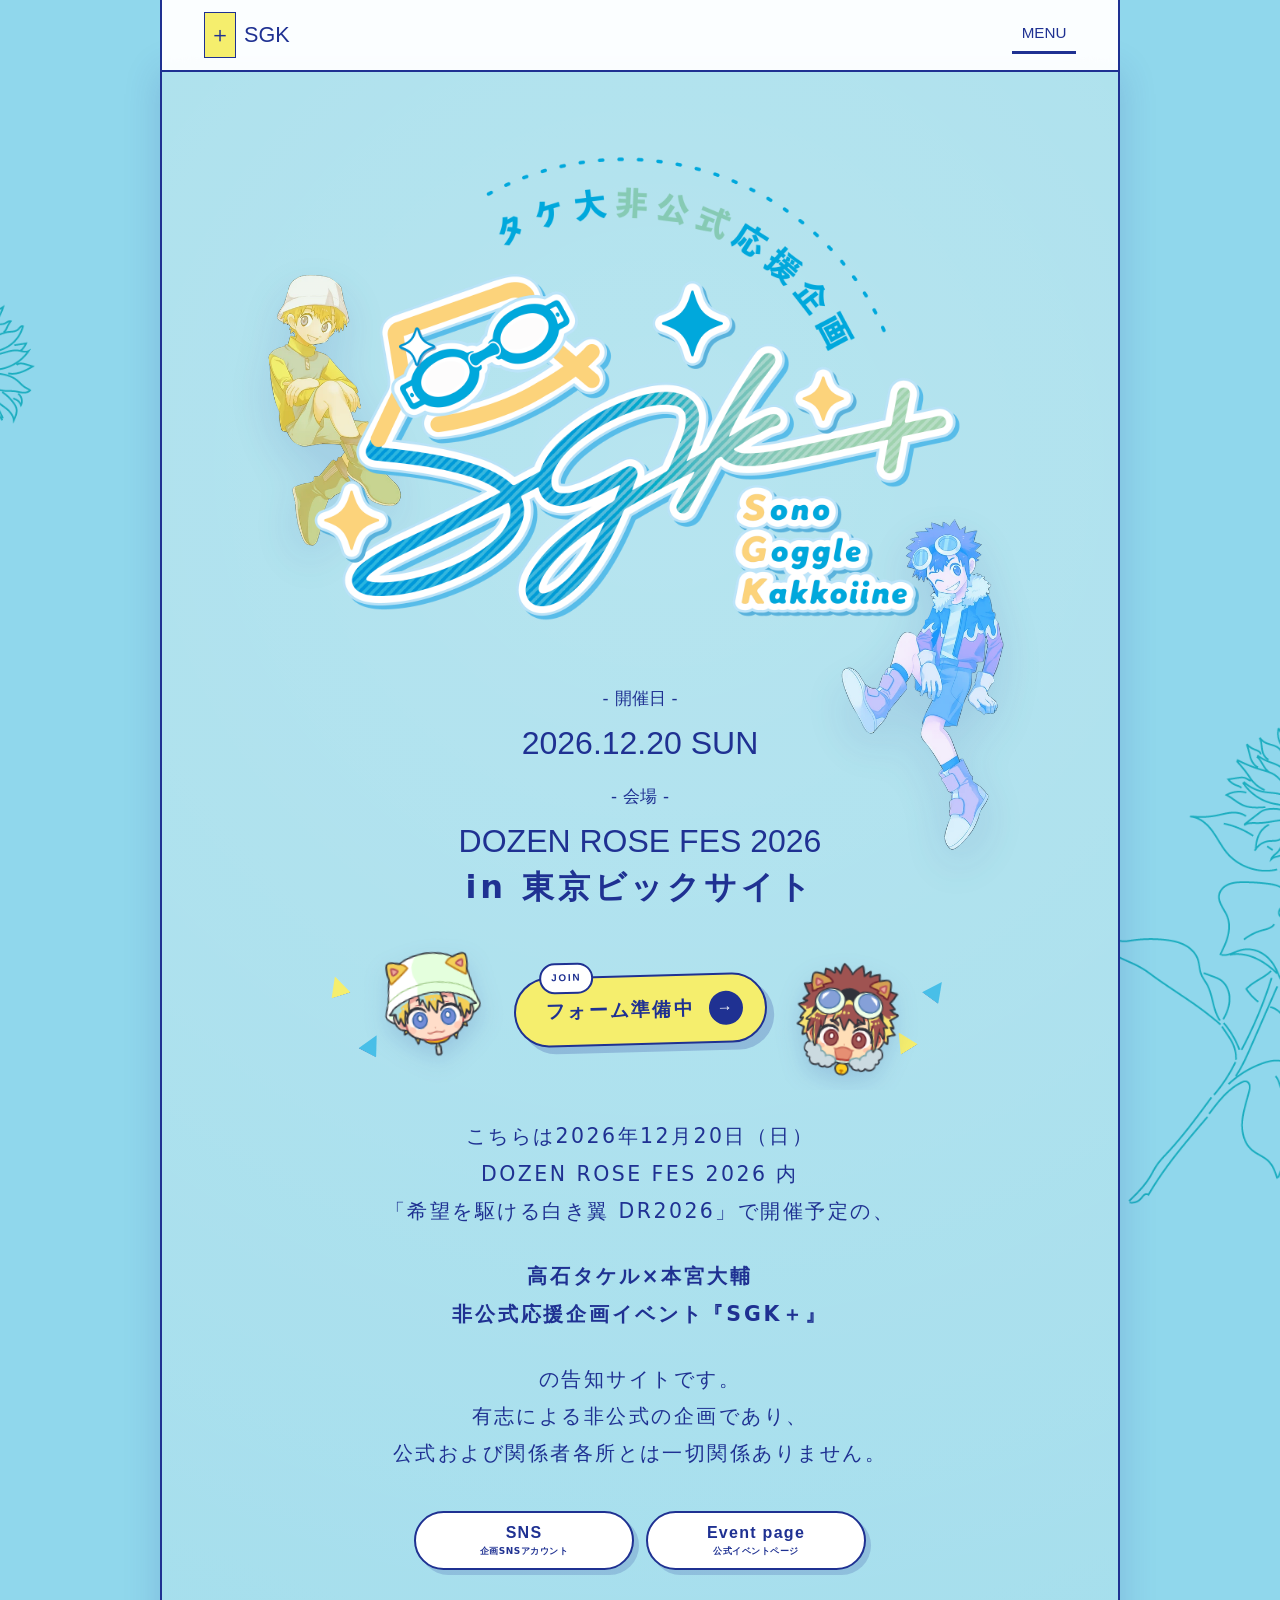
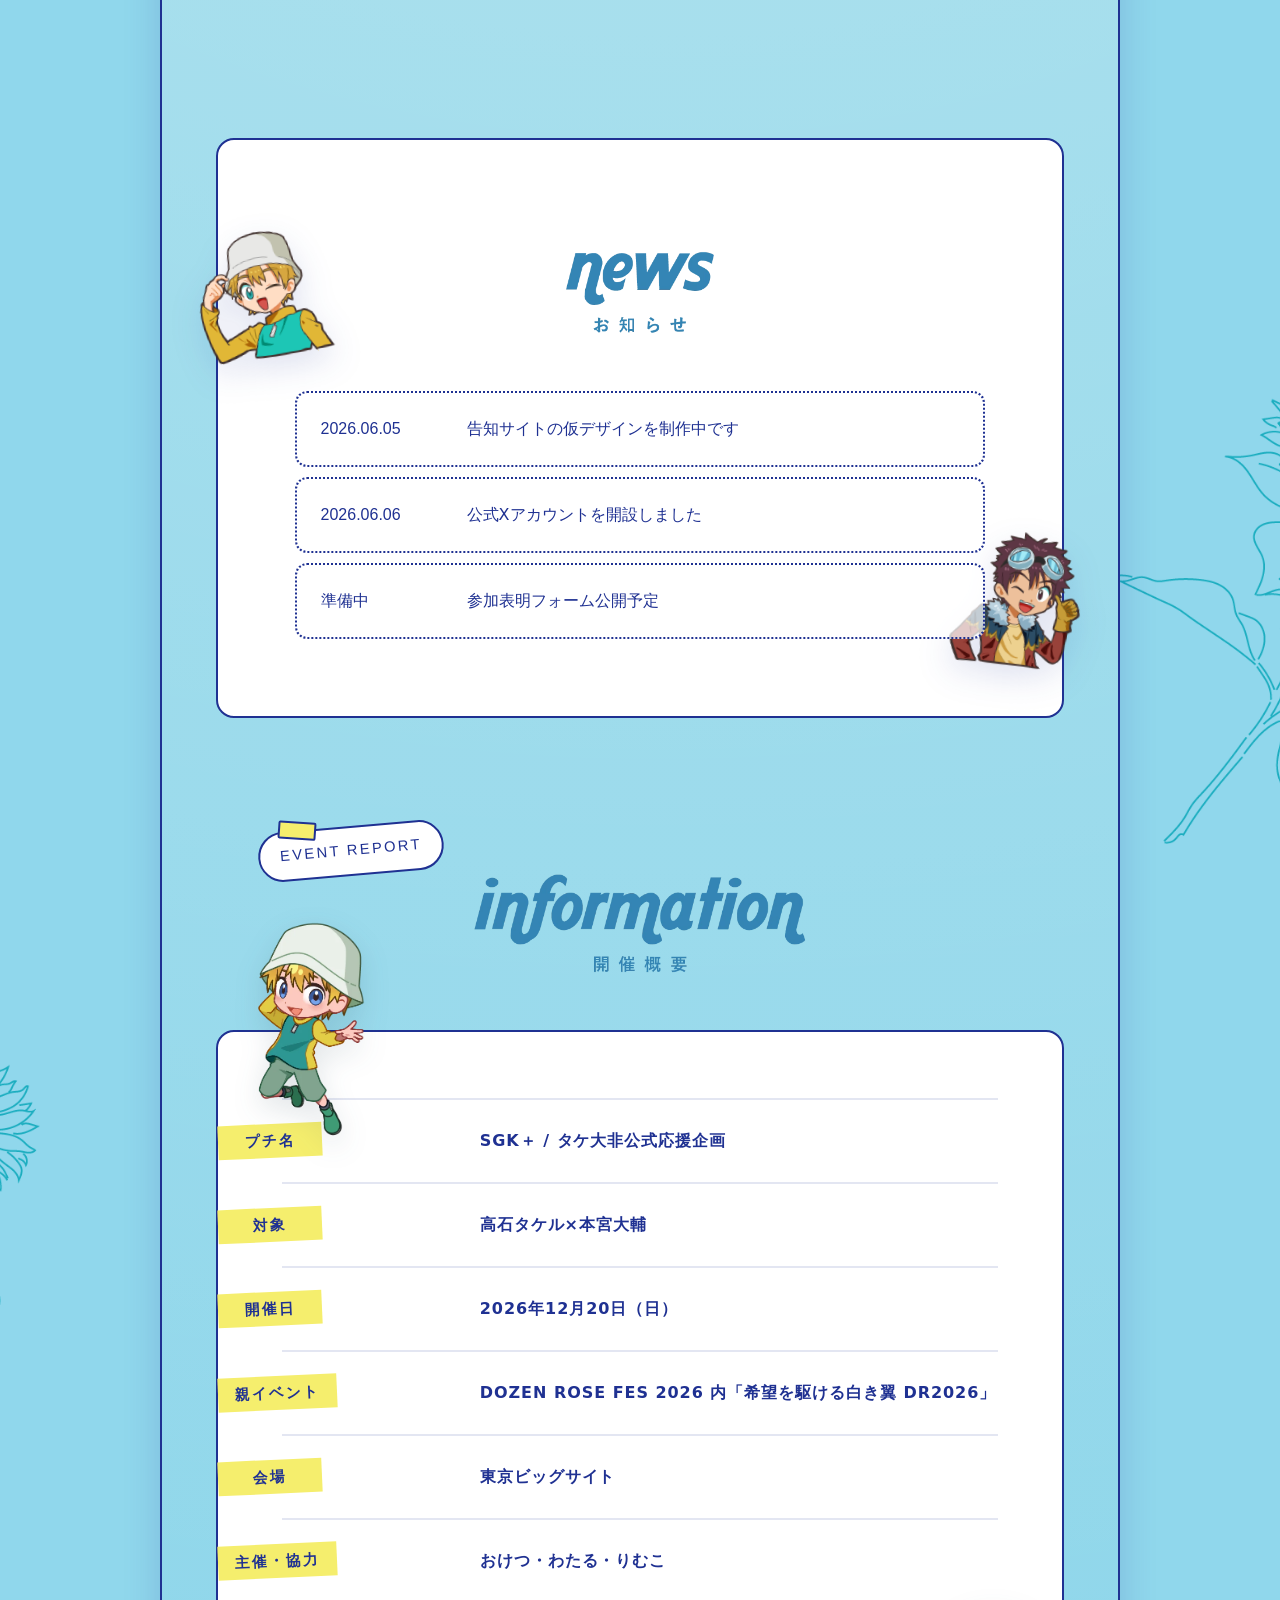
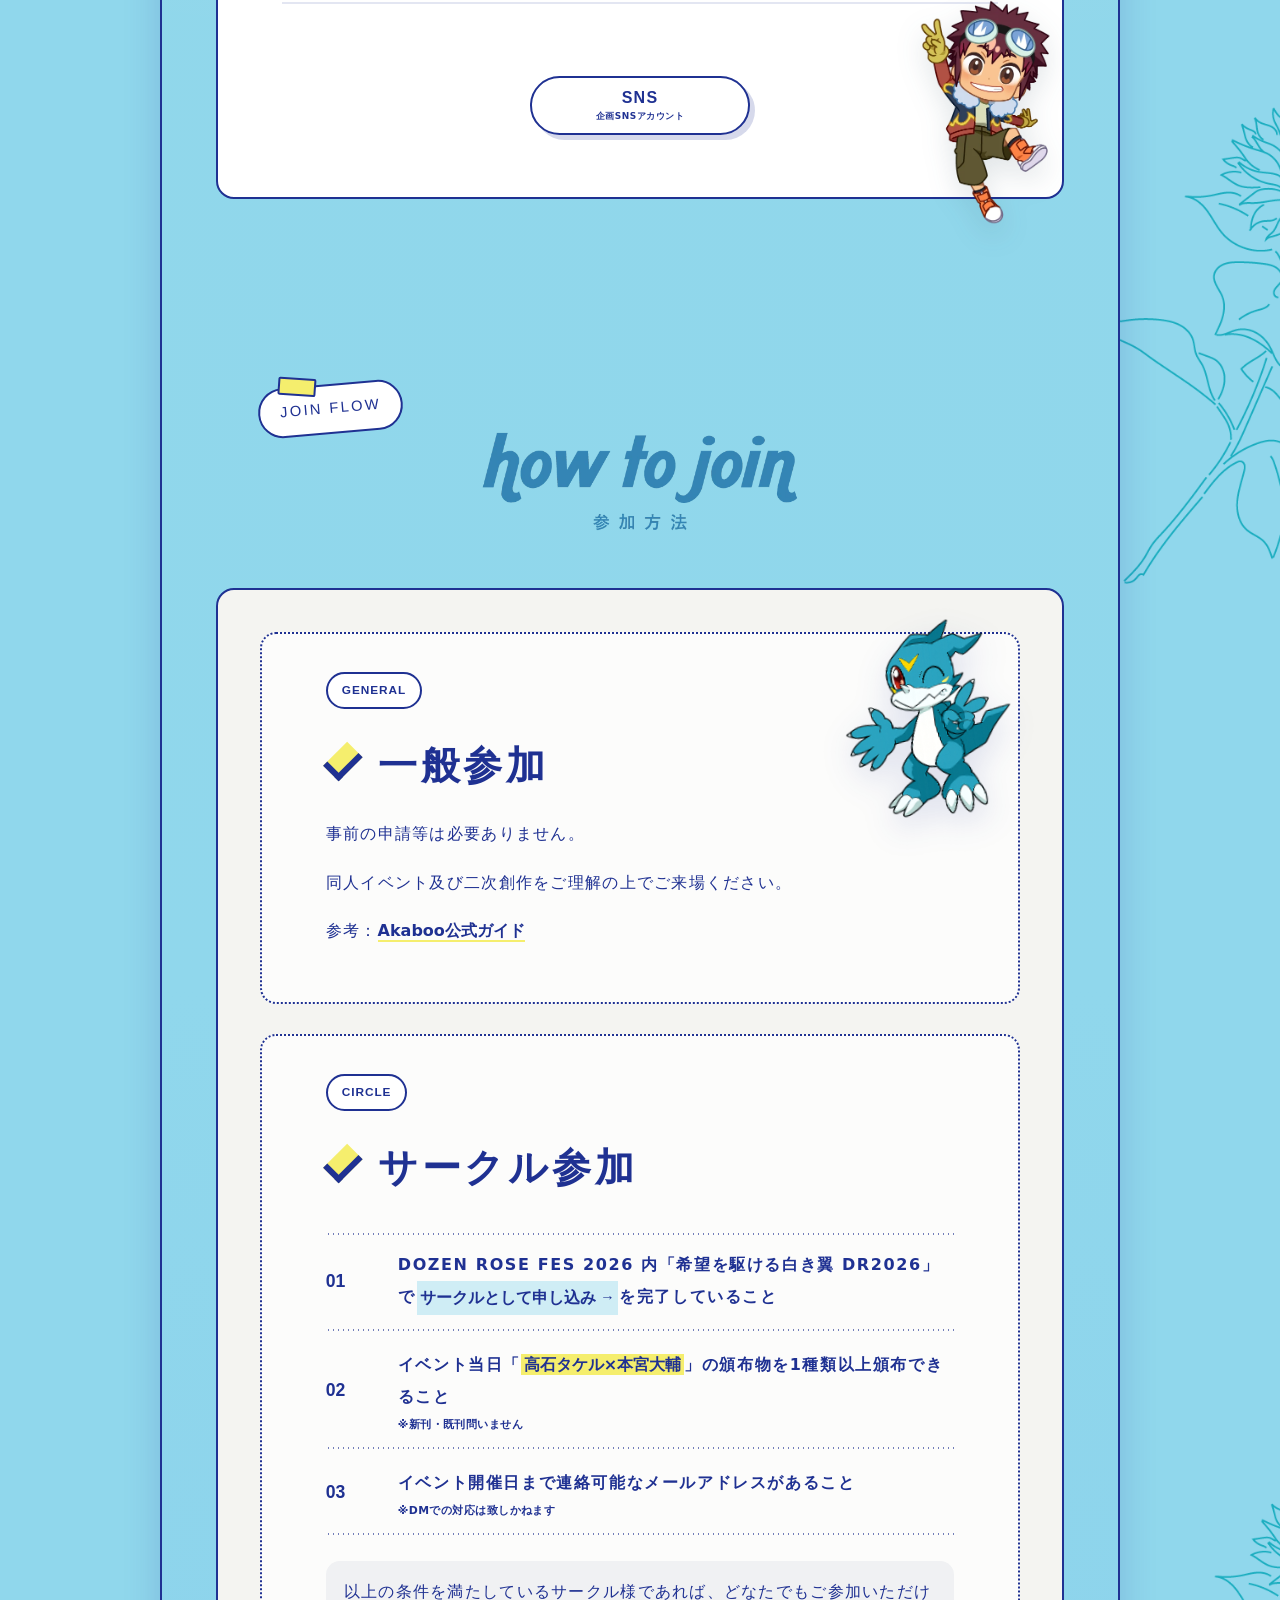
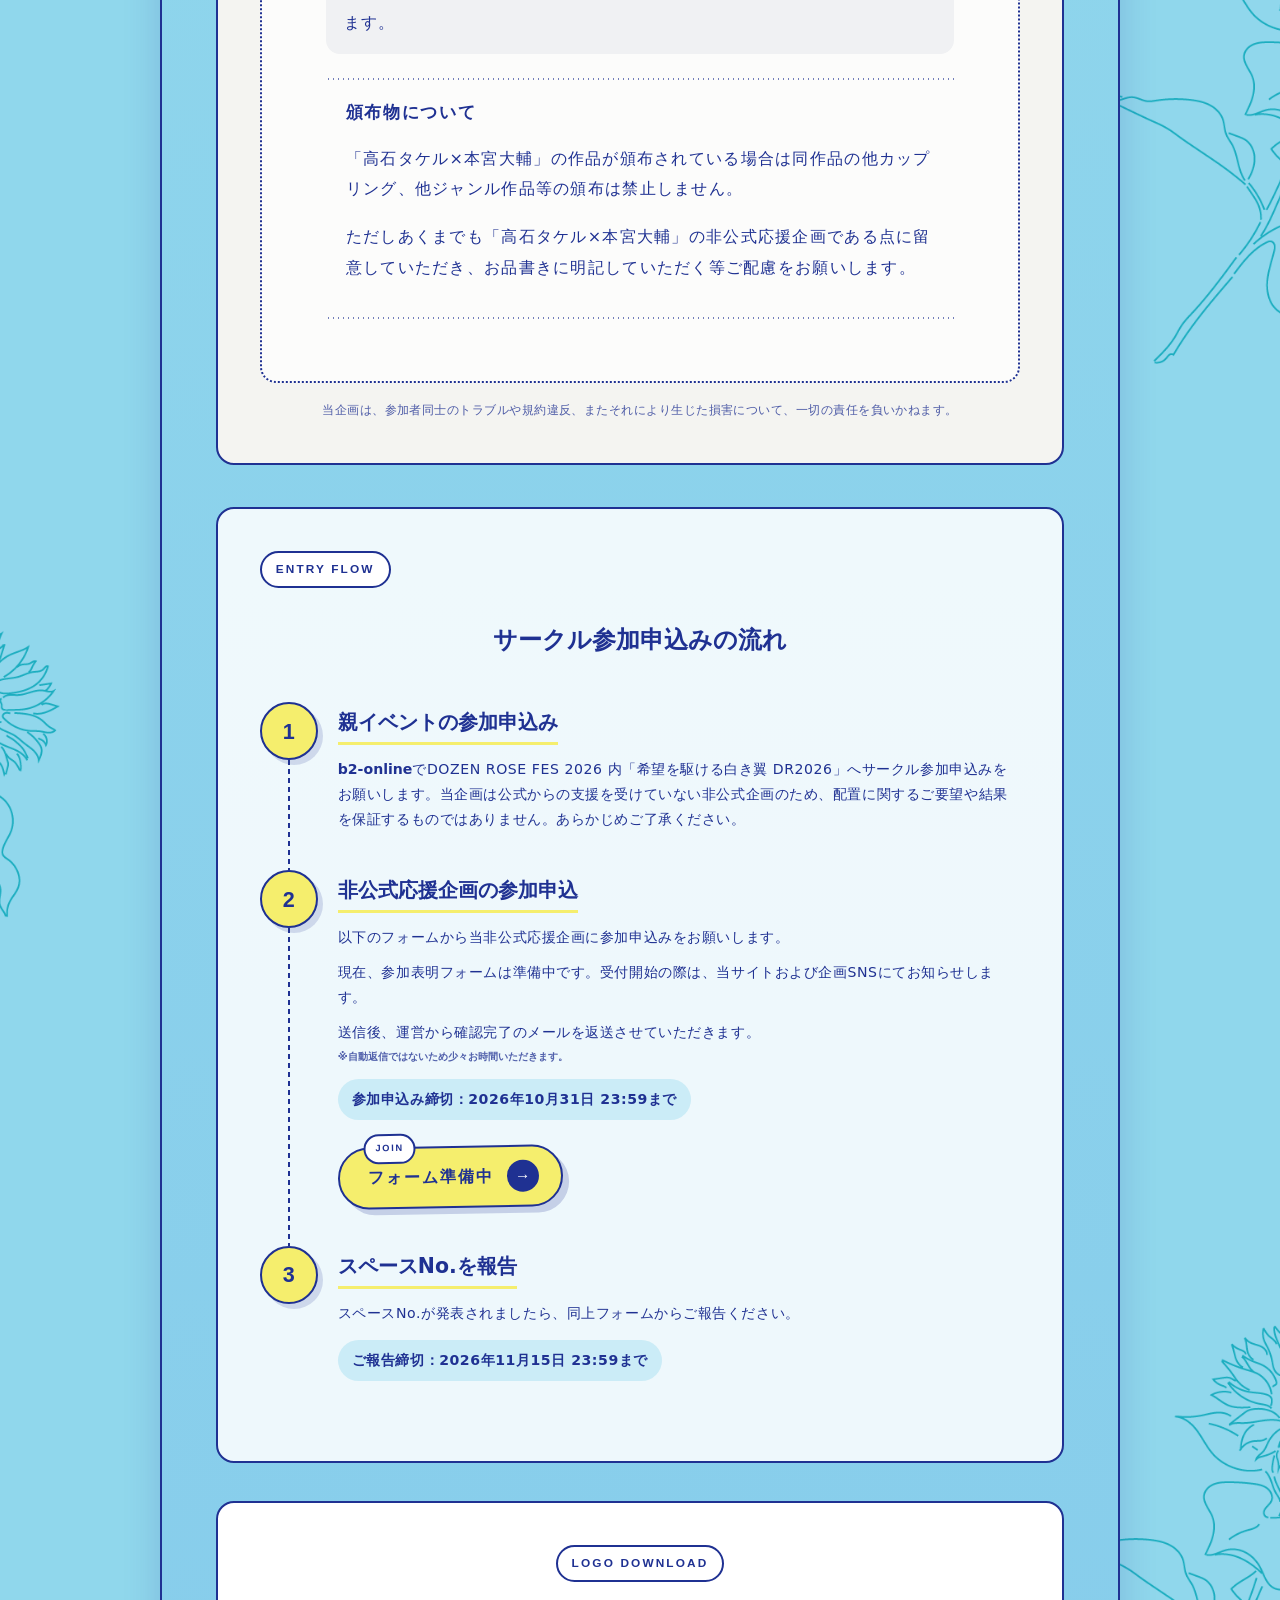
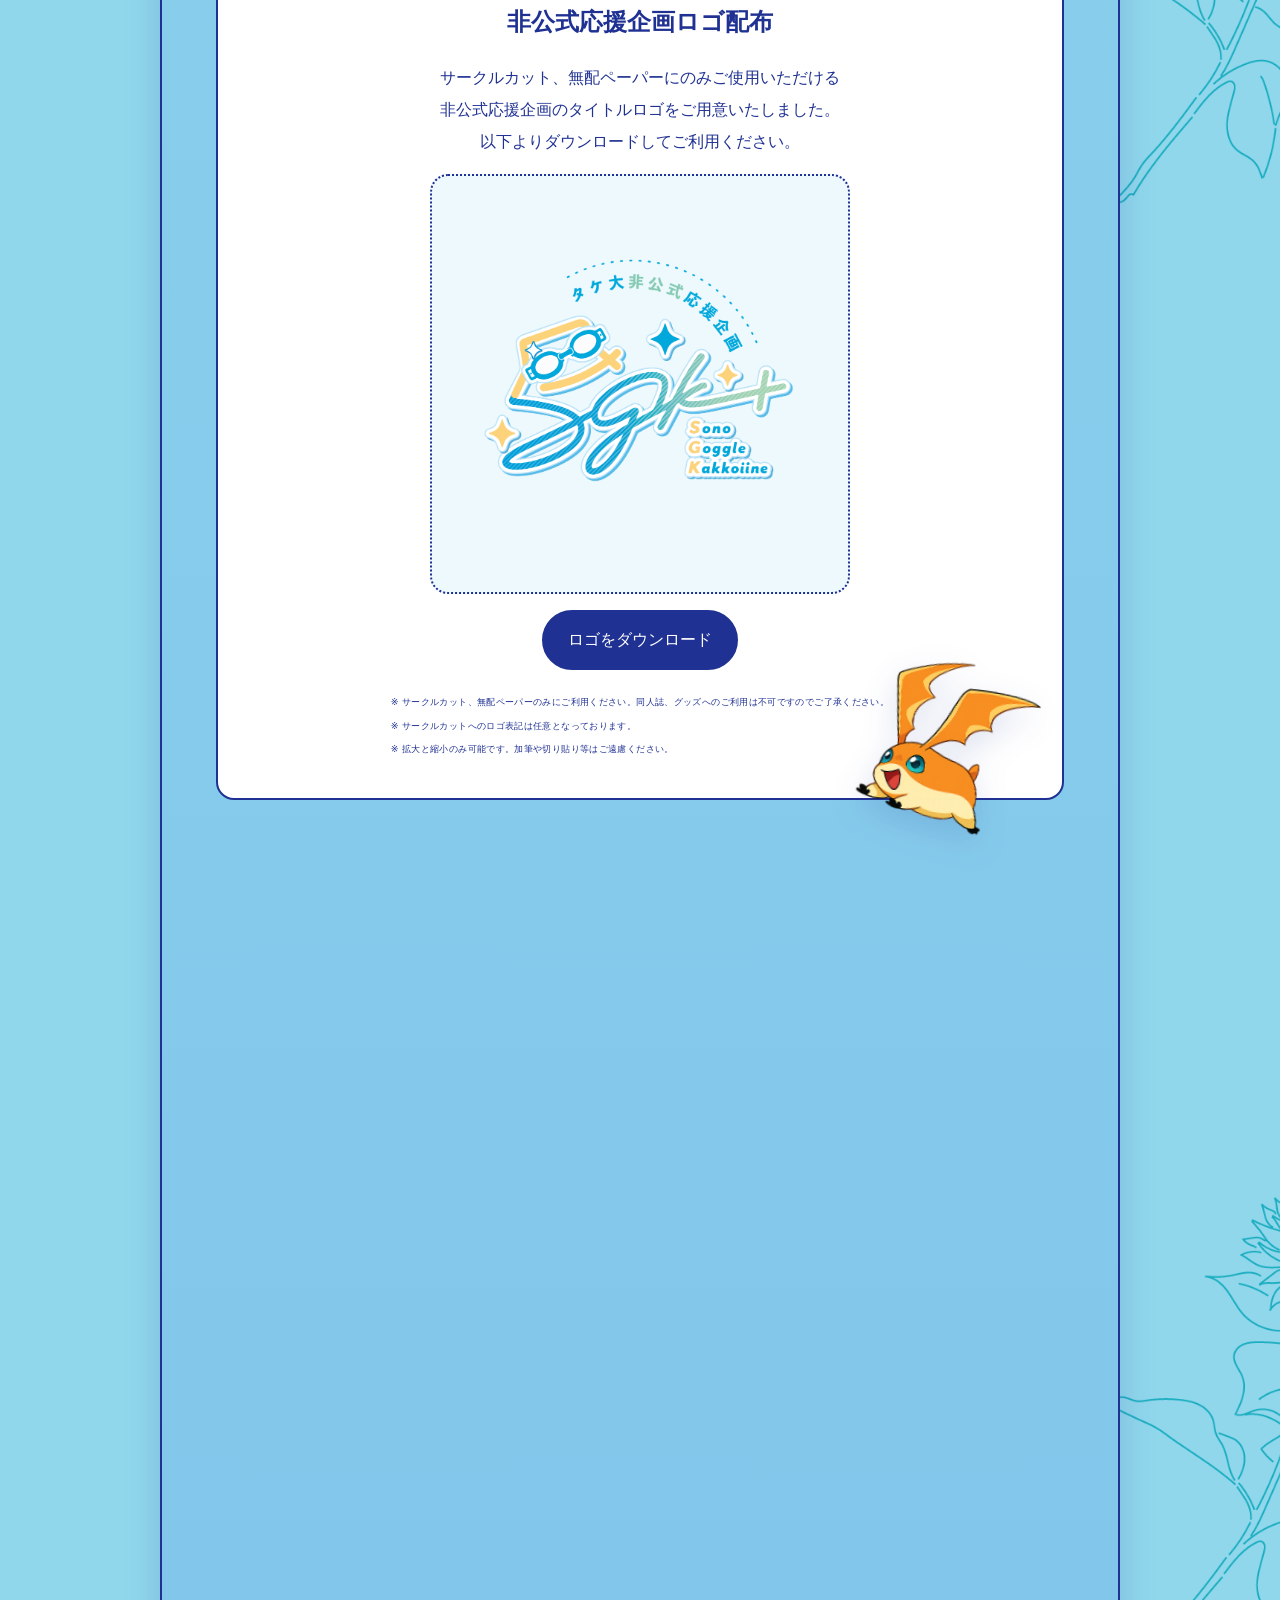
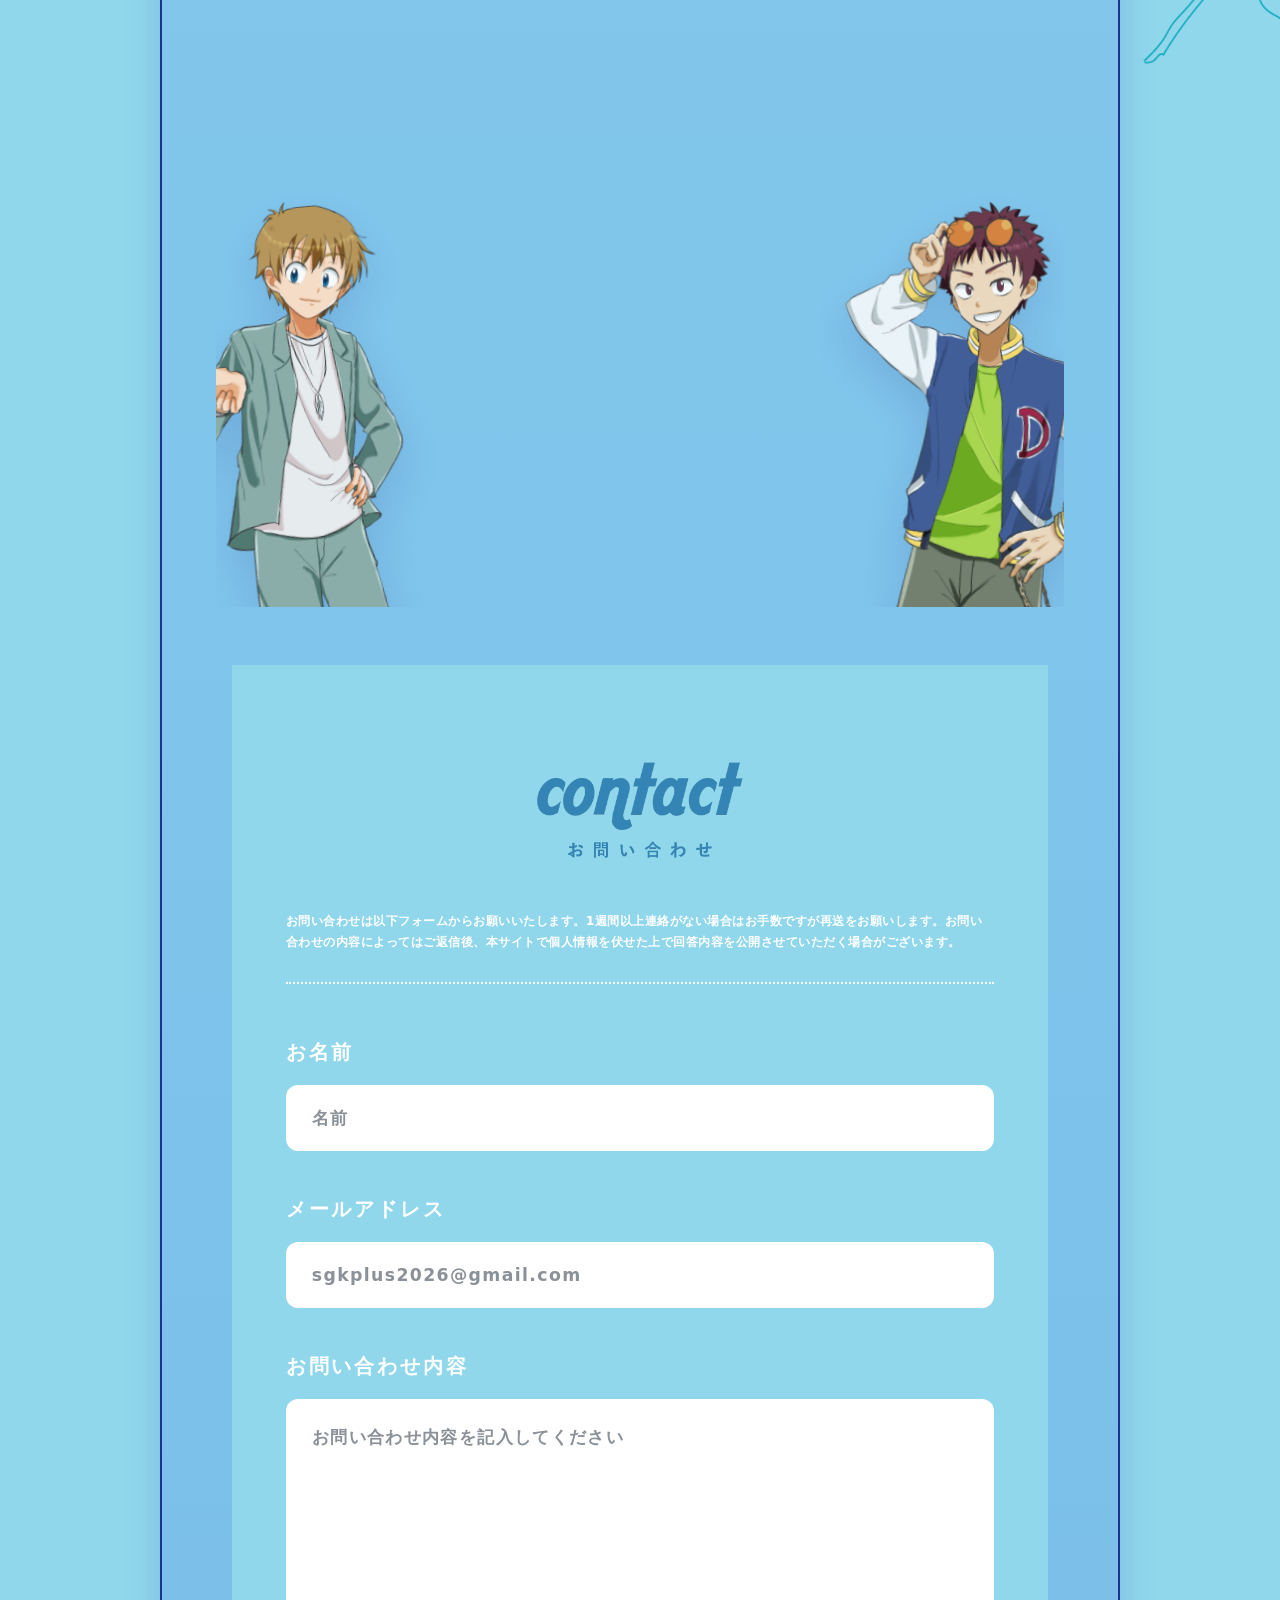
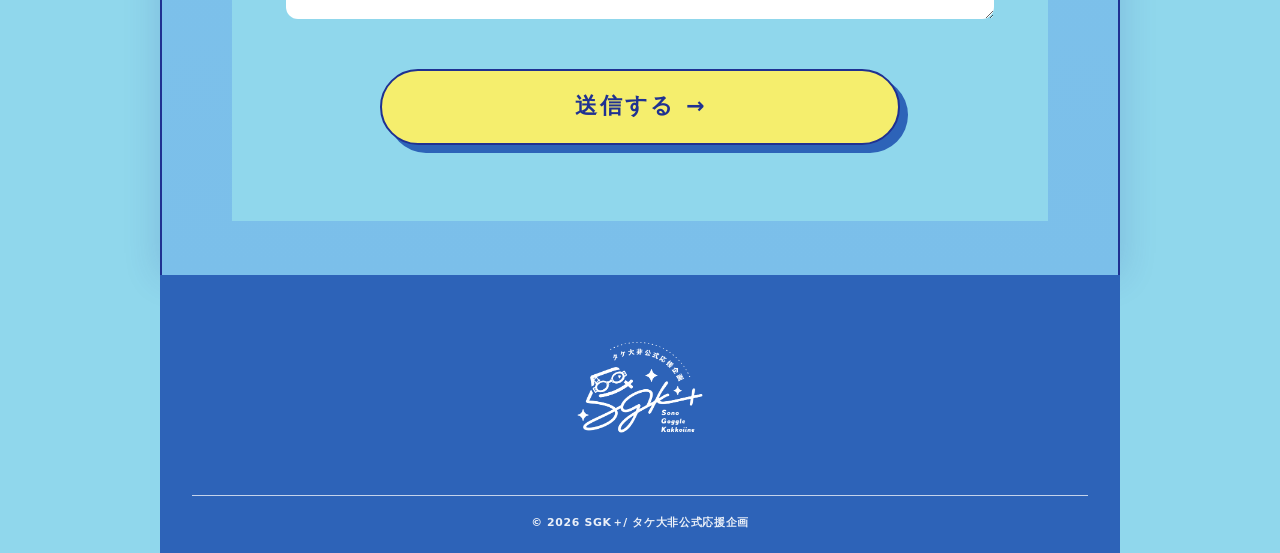
==== commit 253af531: "Add files via upload" ====
--- a/index.html
+++ b/index.html
@@ -44,7 +44,7 @@
         </div>
         <div class="cta-row">
           <img class="cta-mascot cta-mascot-left" src="assets/images/takeru-wataru.png" alt="" aria-hidden="true">
-          <a class="button primary" href="https://forms.gle/7Qdoqvvj4VWihCtK6" target="_blank" rel="noopener">参加する！</a>
+          <span class="button primary is-disabled" aria-disabled="true">フォーム準備中</span>
           <img class="cta-mascot cta-mascot-right" src="assets/images/daisuke-wataru.png" alt="" aria-hidden="true">
           <span class="cta-triangle tri-a" aria-hidden="true"></span>
           <span class="cta-triangle tri-b" aria-hidden="true"></span>
@@ -177,9 +177,10 @@
             <div class="apply-flow-body">
               <h3>非公式応援企画の参加申込</h3>
               <p>以下のフォームから当非公式応援企画に参加申込みをお願いします。</p>
+              <p class="flow-status-note">現在、参加表明フォームは準備中です。受付開始の際は、当サイトおよび企画SNSにてお知らせします。</p>
               <p>送信後、運営から確認完了のメールを返送させていただきます。<small>※自動返信ではないため少々お時間いただきます。</small></p>
               <p class="flow-deadline">参加申込み締切：2026年10月31日 23:59まで</p>
-              <a class="button flow-join-button" href="https://forms.gle/7Qdoqvvj4VWihCtK6" target="_blank" rel="noopener">参加する！</a>
+              <span class="button flow-join-button is-disabled" aria-disabled="true">フォーム準備中</span>
             </div>
           </article>
           <article class="apply-flow-step">
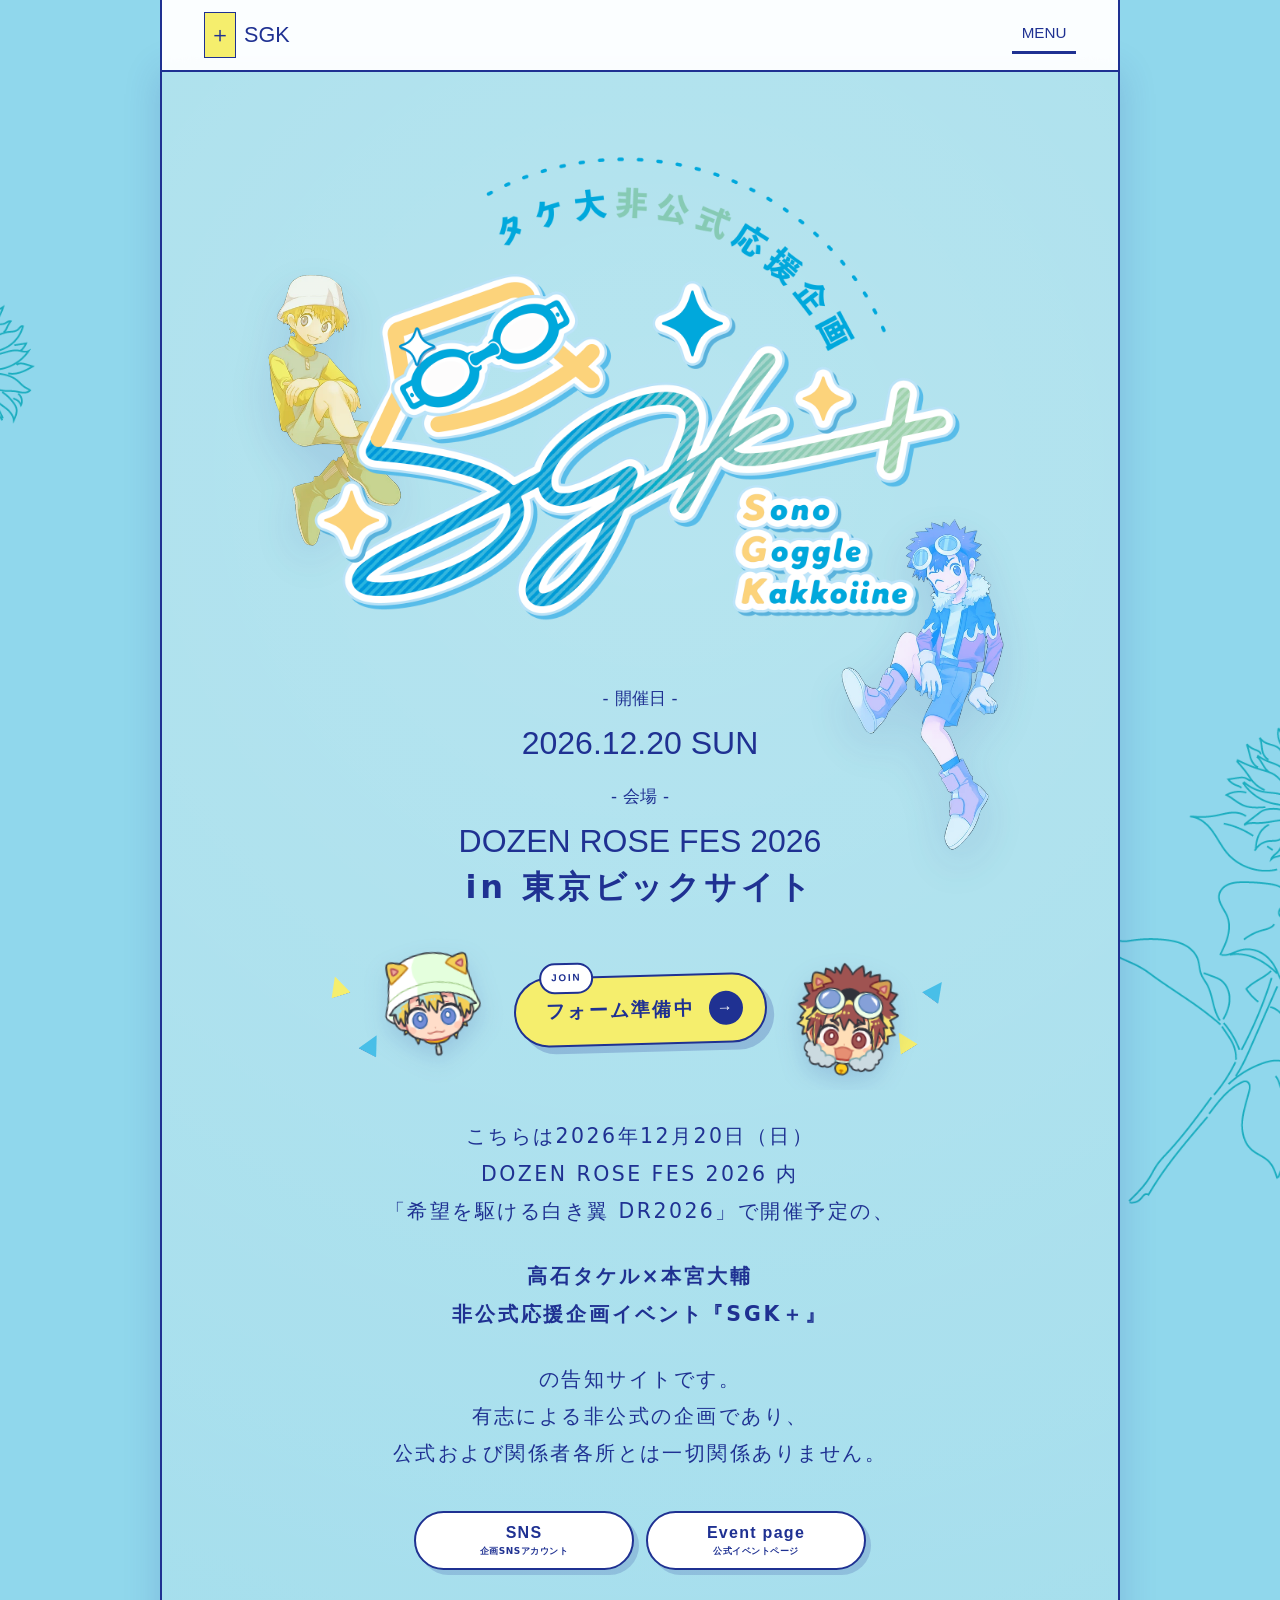
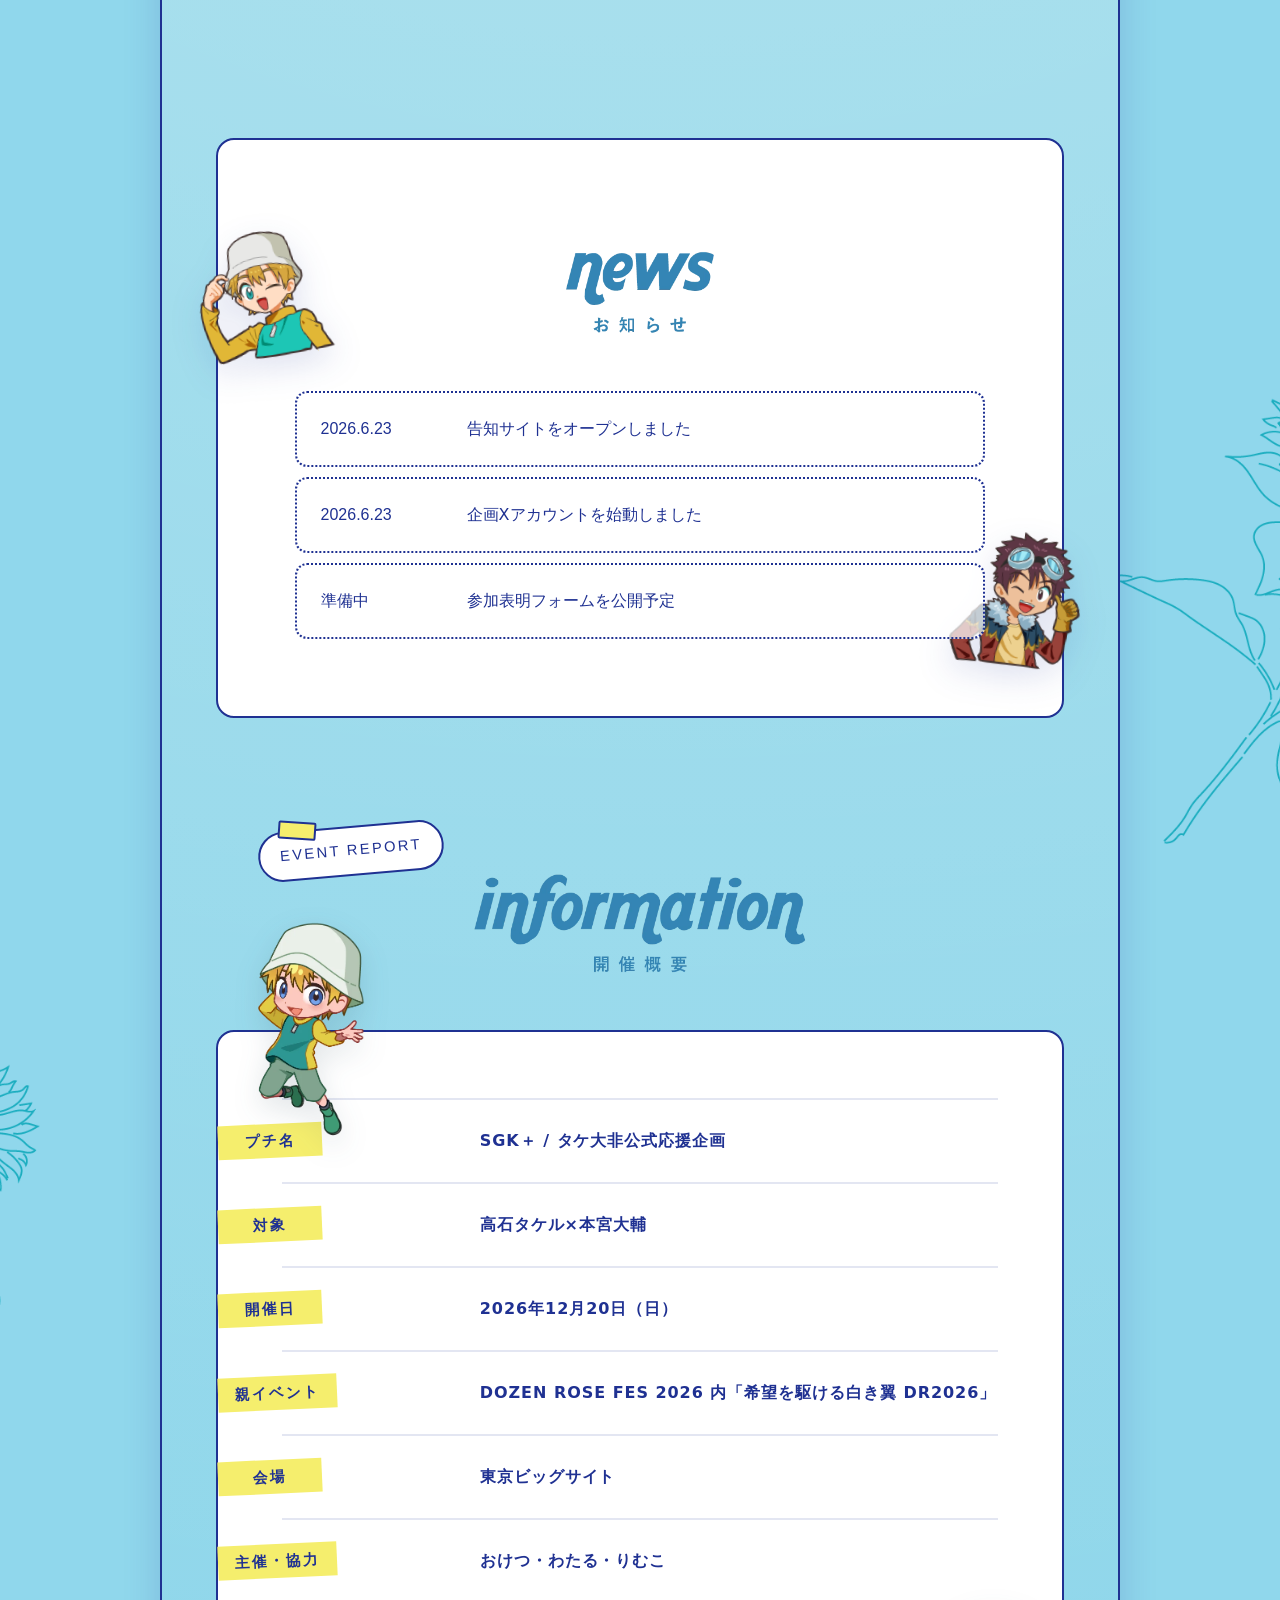
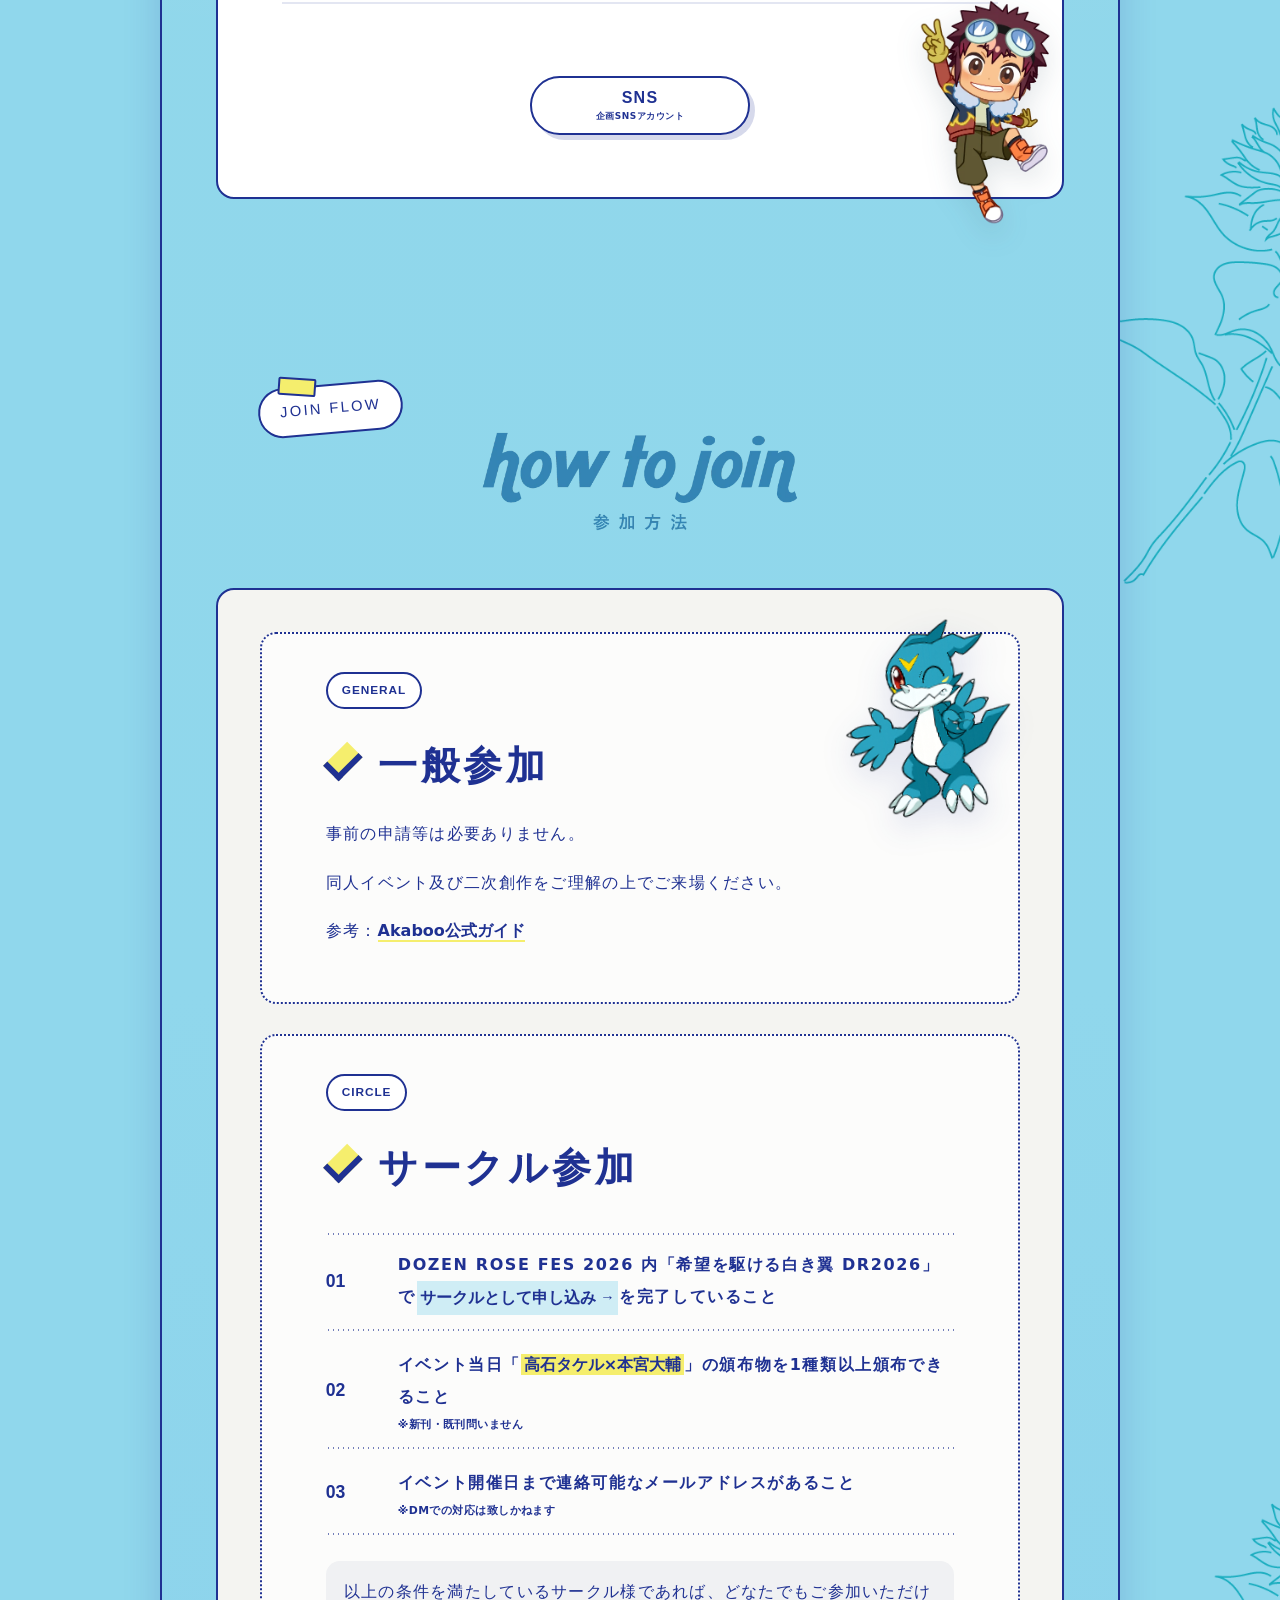
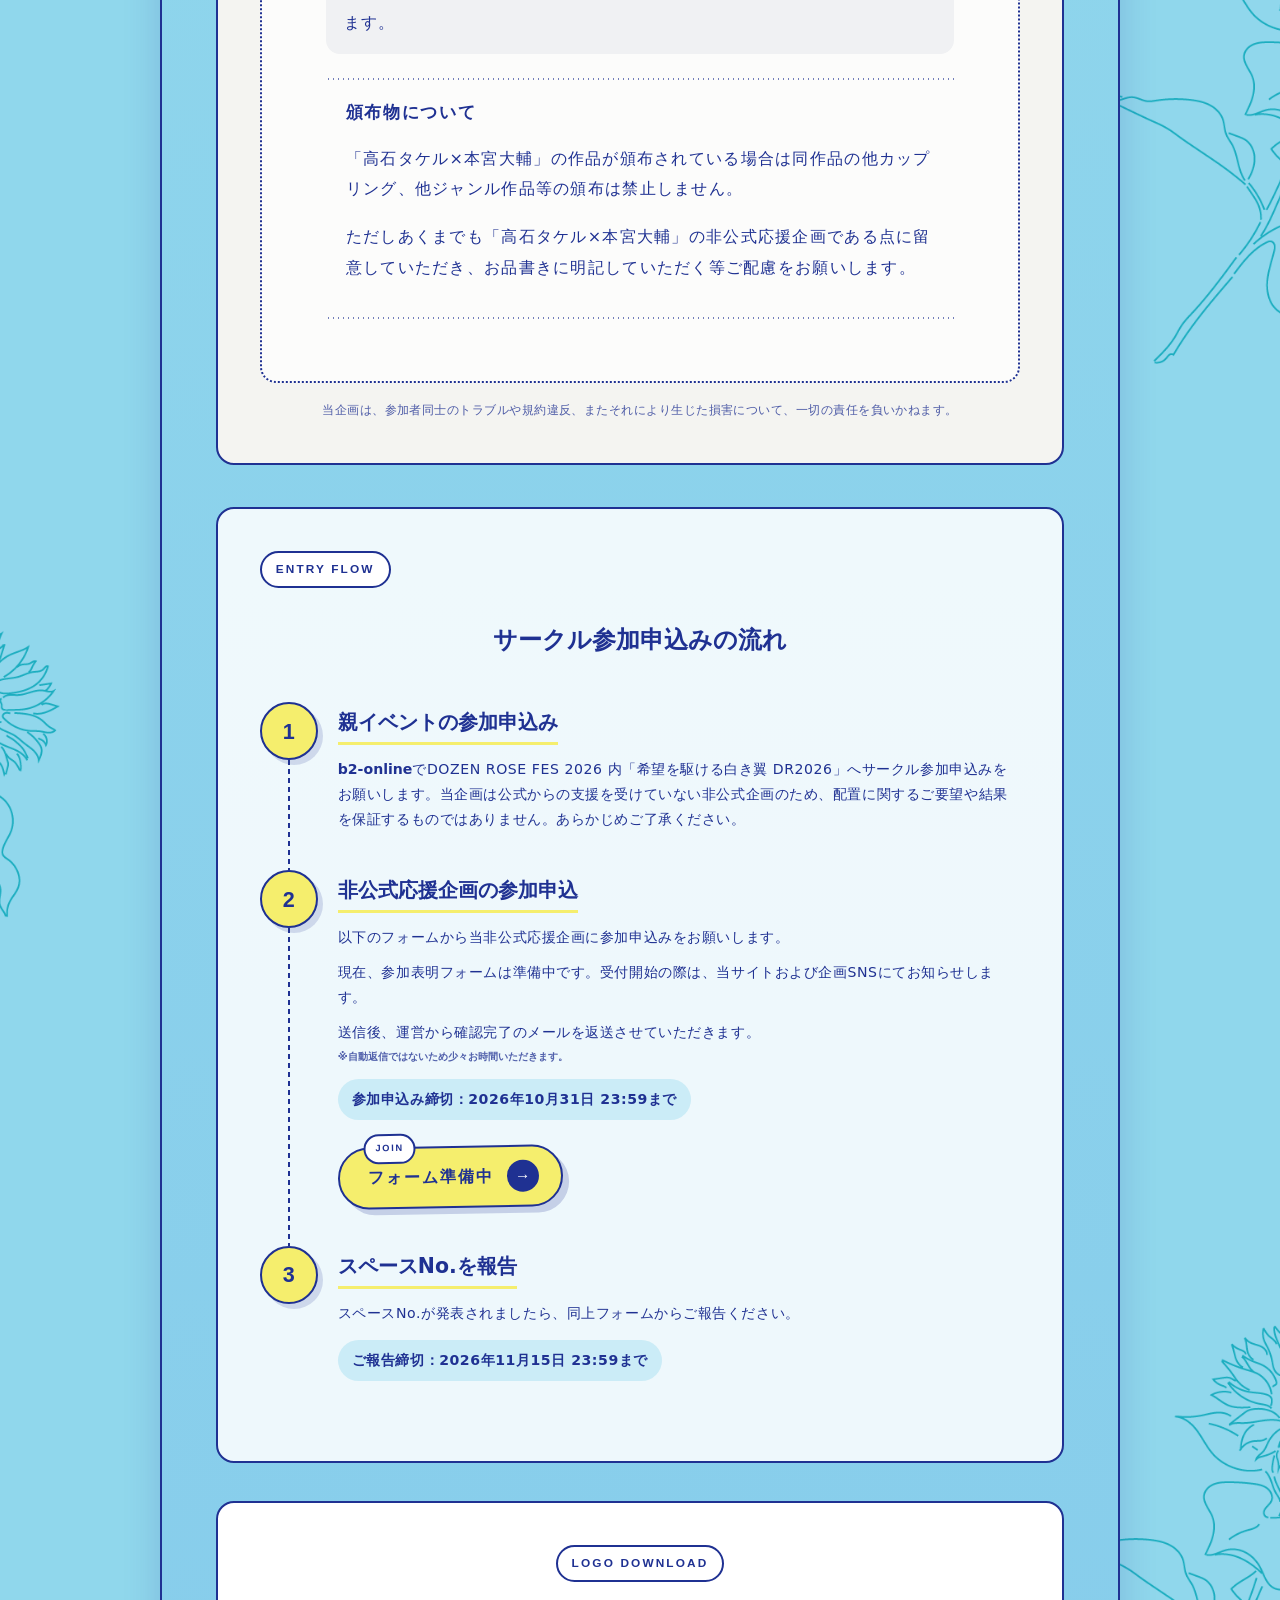
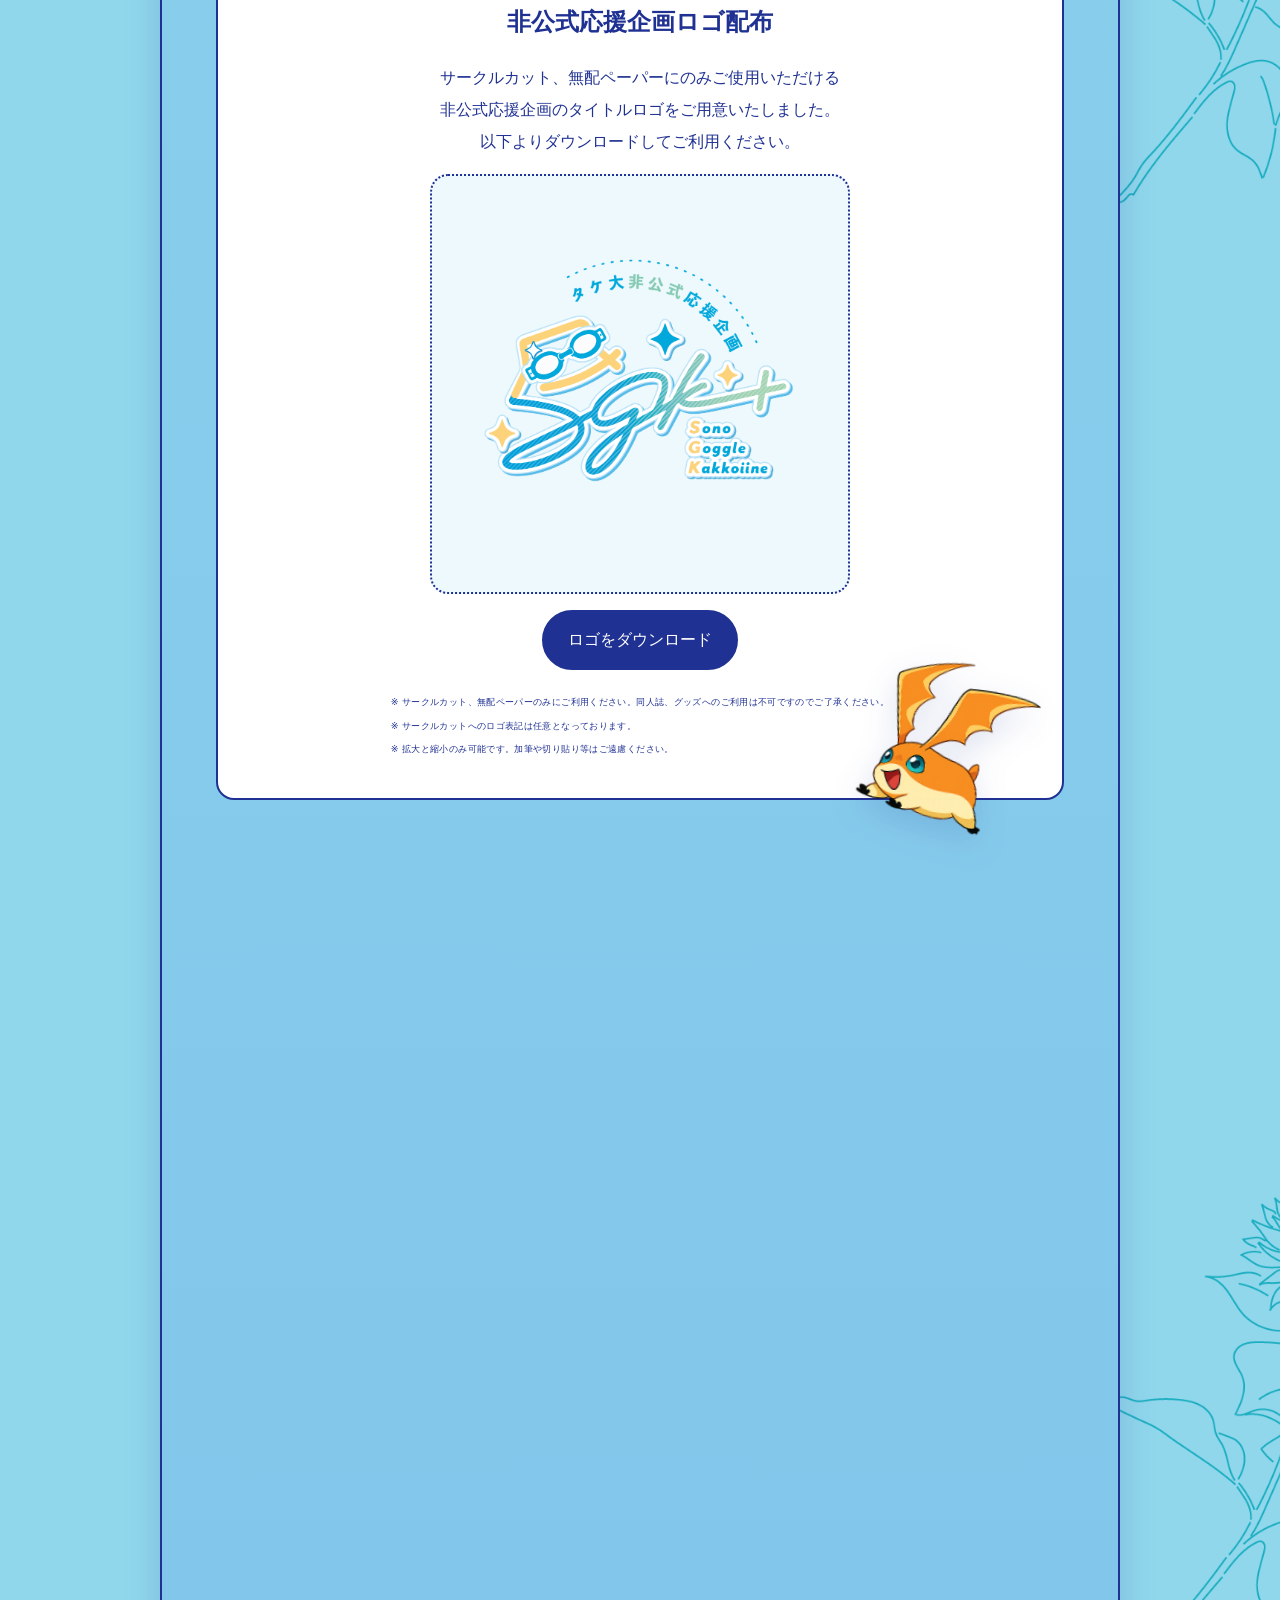
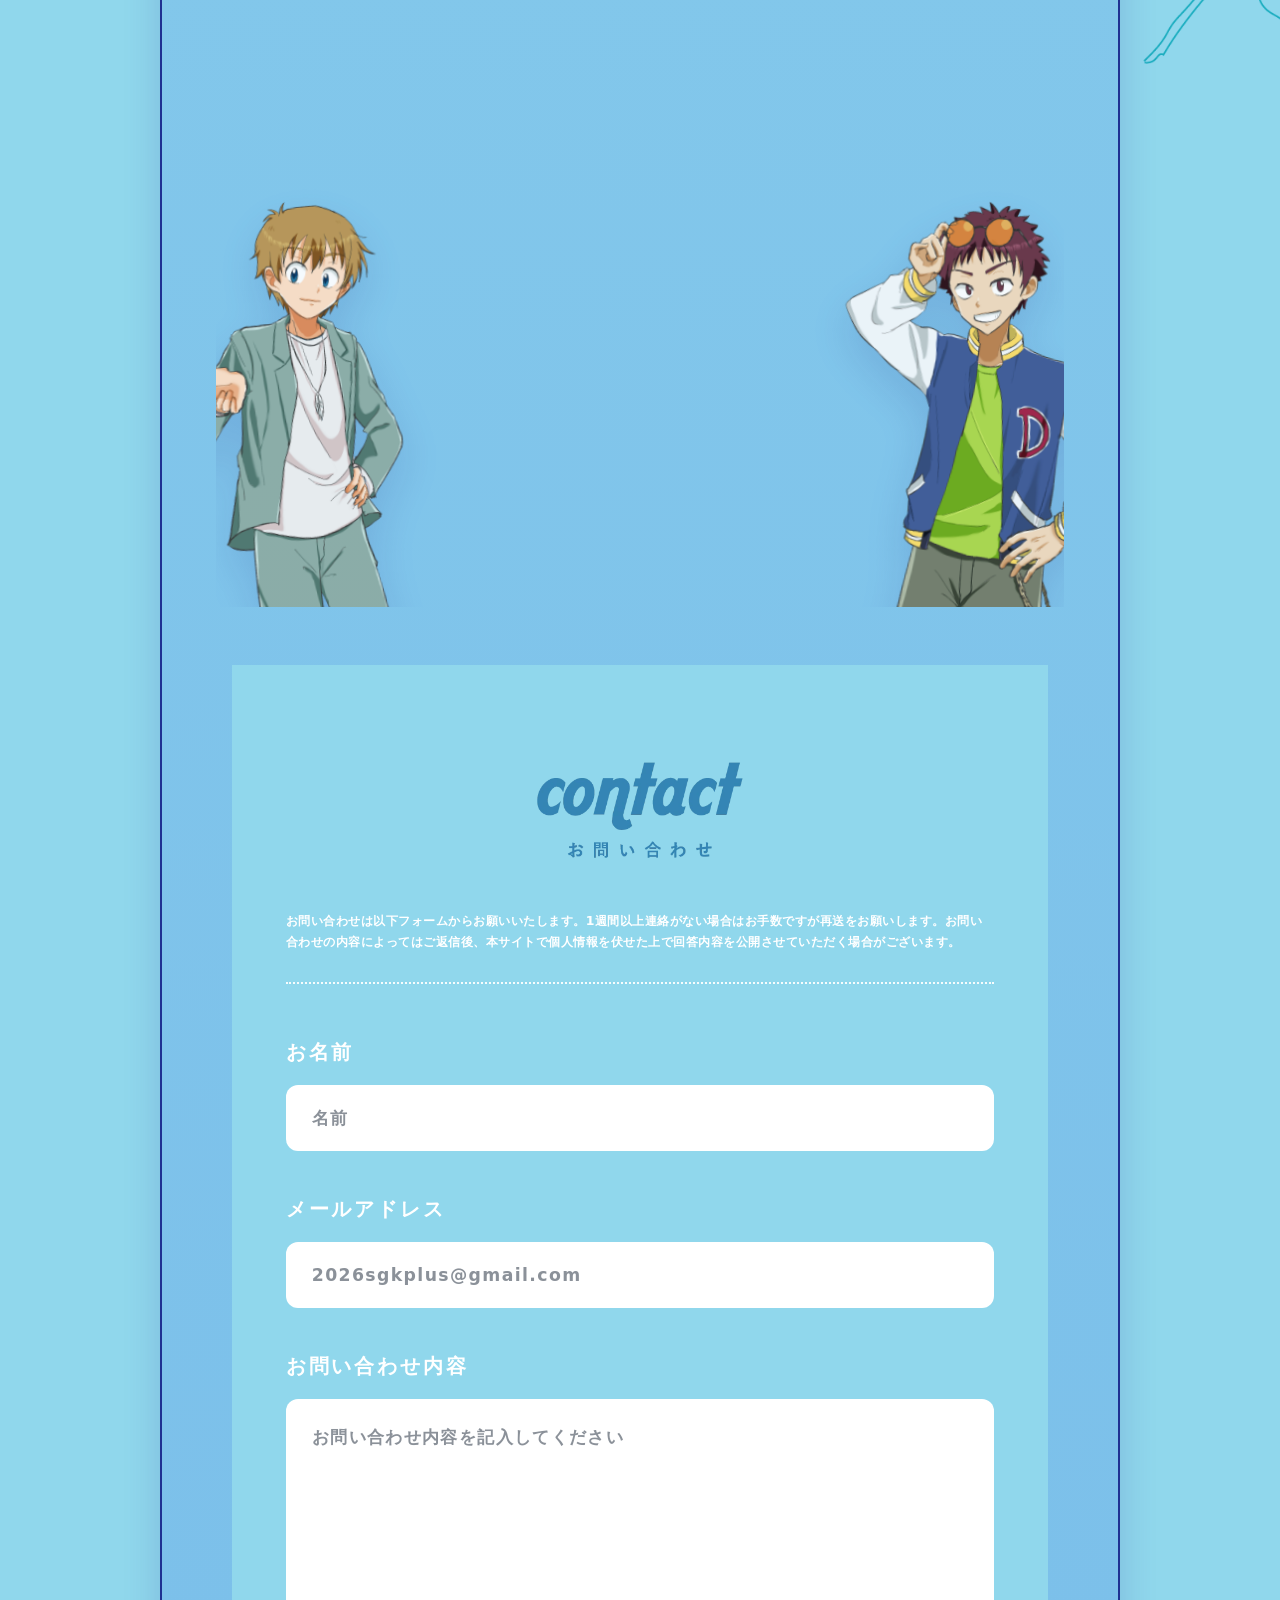
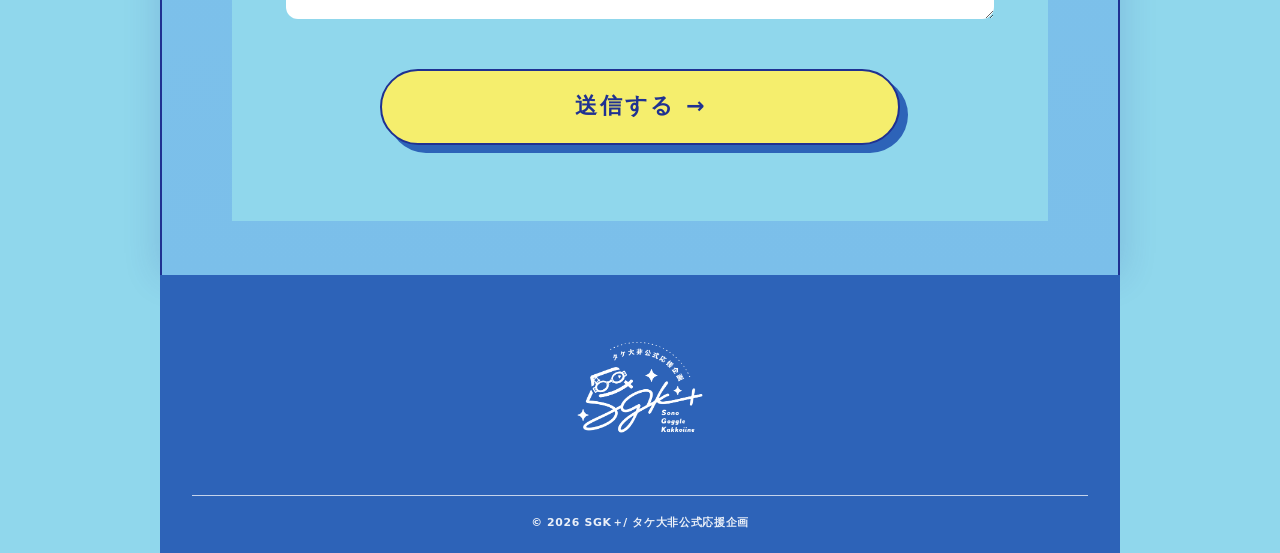
==== commit e4922125: "Add files via upload" ====
--- a/index.html
+++ b/index.html
@@ -5,7 +5,7 @@
   <meta name="viewport" content="width=device-width, initial-scale=1">
   <title>SGK＋ | タケ大非公式応援企画</title>
   <meta name="description" content="2026年12月20日（日）東京ビッグサイト開催、タケ大非公式応援企画「SGK＋」告知サイト。">
-  <link rel="stylesheet" href="assets/css/style.css?v=20260622-46">
+  <link rel="stylesheet" href="assets/css/style.css?v=20260622-47">
 </head>
 <body>
   <header class="site-header">
@@ -90,9 +90,9 @@
         <img src="assets/images/heading-news-user.webp" alt="news お知らせ">
       </div>
       <div class="news-list">
-        <a href="#news" class="news-item"><time>2026.06.05</time><span>告知サイトの仮デザインを制作中です</span></a>
-        <a href="https://x.com/SGK_Plus" target="_blank" rel="noopener" class="news-item"><time>2026.06.06</time><span>公式Xアカウントを開設しました</span></a>
-        <a href="#news" class="news-item"><time>準備中</time><span>参加表明フォーム公開予定</span></a>
+        <a href="#news" class="news-item"><time>2026.6.23</time><span>告知サイトをオープンしました</span></a>
+        <a href="https://x.com/SGK_Plus" target="_blank" rel="noopener" class="news-item"><time>2026.6.23</time><span>企画Xアカウントを始動しました</span></a>
+        <a href="#news" class="news-item"><time>準備中</time><span>参加表明フォームを公開予定</span></a>
       </div>
     </section>
 
@@ -260,14 +260,14 @@
         <div class="contact-lead">
           <p>お問い合わせは以下フォームからお願いいたします。1週間以上連絡がない場合はお手数ですが再送をお願いします。お問い合わせの内容によってはご返信後、本サイトで個人情報を伏せた上で回答内容を公開させていただく場合がございます。</p>
         </div>
-        <form class="contact-form" action="mailto:sgkplus2026@gmail.com" method="post" enctype="text/plain">
+        <form class="contact-form" action="mailto:2026sgkplus@gmail.com" method="post" enctype="text/plain">
           <label>
             <span>お名前</span>
             <input type="text" name="お名前" placeholder="名前" required>
           </label>
           <label>
             <span>メールアドレス</span>
-            <input type="email" name="メールアドレス" placeholder="sgkplus2026@gmail.com" required>
+            <input type="email" name="メールアドレス" placeholder="2026sgkplus@gmail.com" required>
           </label>
           <label>
             <span>お問い合わせ内容</span>
--- a/assets/css/style.css
+++ b/assets/css/style.css
@@ -4797,13 +4797,22 @@
 
 @media (max-width: 720px) {
   .hero {
-    padding: 0 12px 26px !important;
+    padding: 0 12px 58px !important;
+  }
+
+  .hero-inner {
+    margin-top: 0 !important;
   }
 
   .logo-title {
     width: min(96vw, 560px) !important;
   }
 
+  .hero-character {
+    top: 12px !important;
+    bottom: auto !important;
+  }
+
   .hero-event-info {
     margin-top: 0 !important;
   }
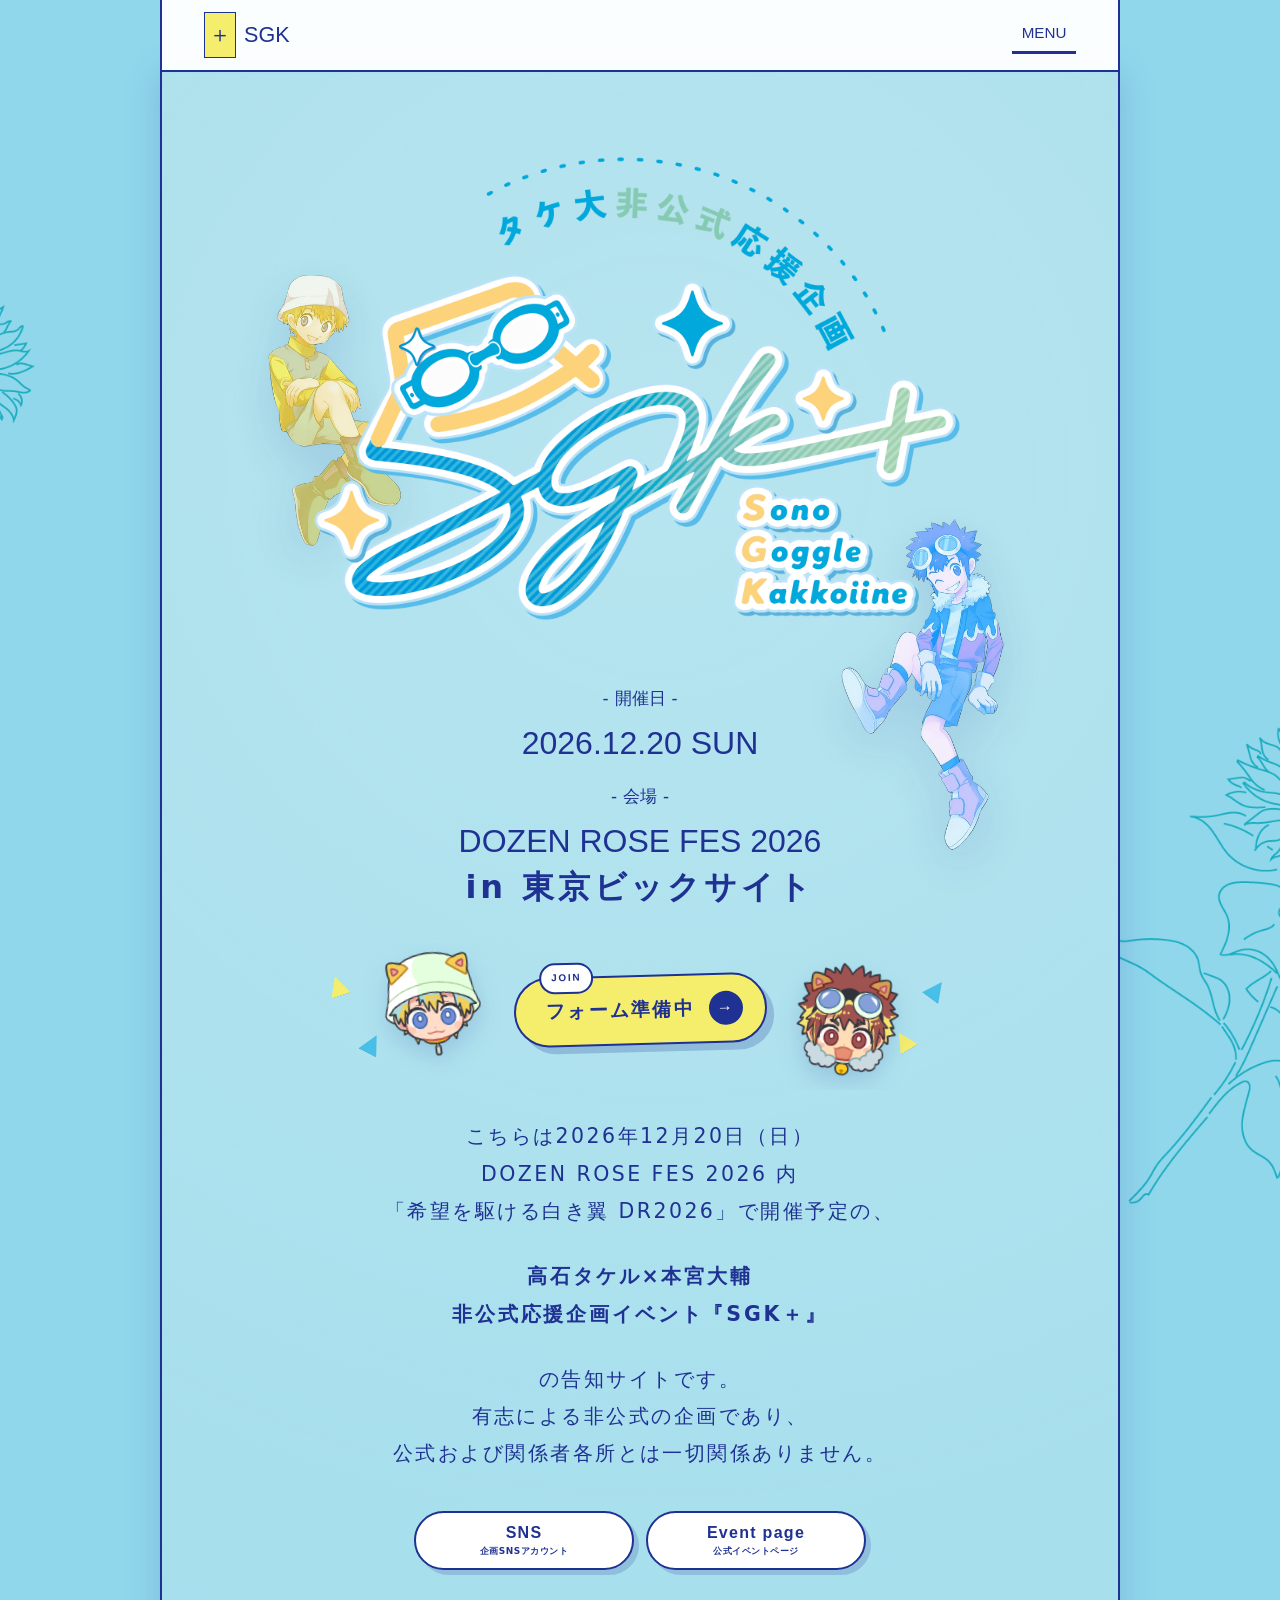
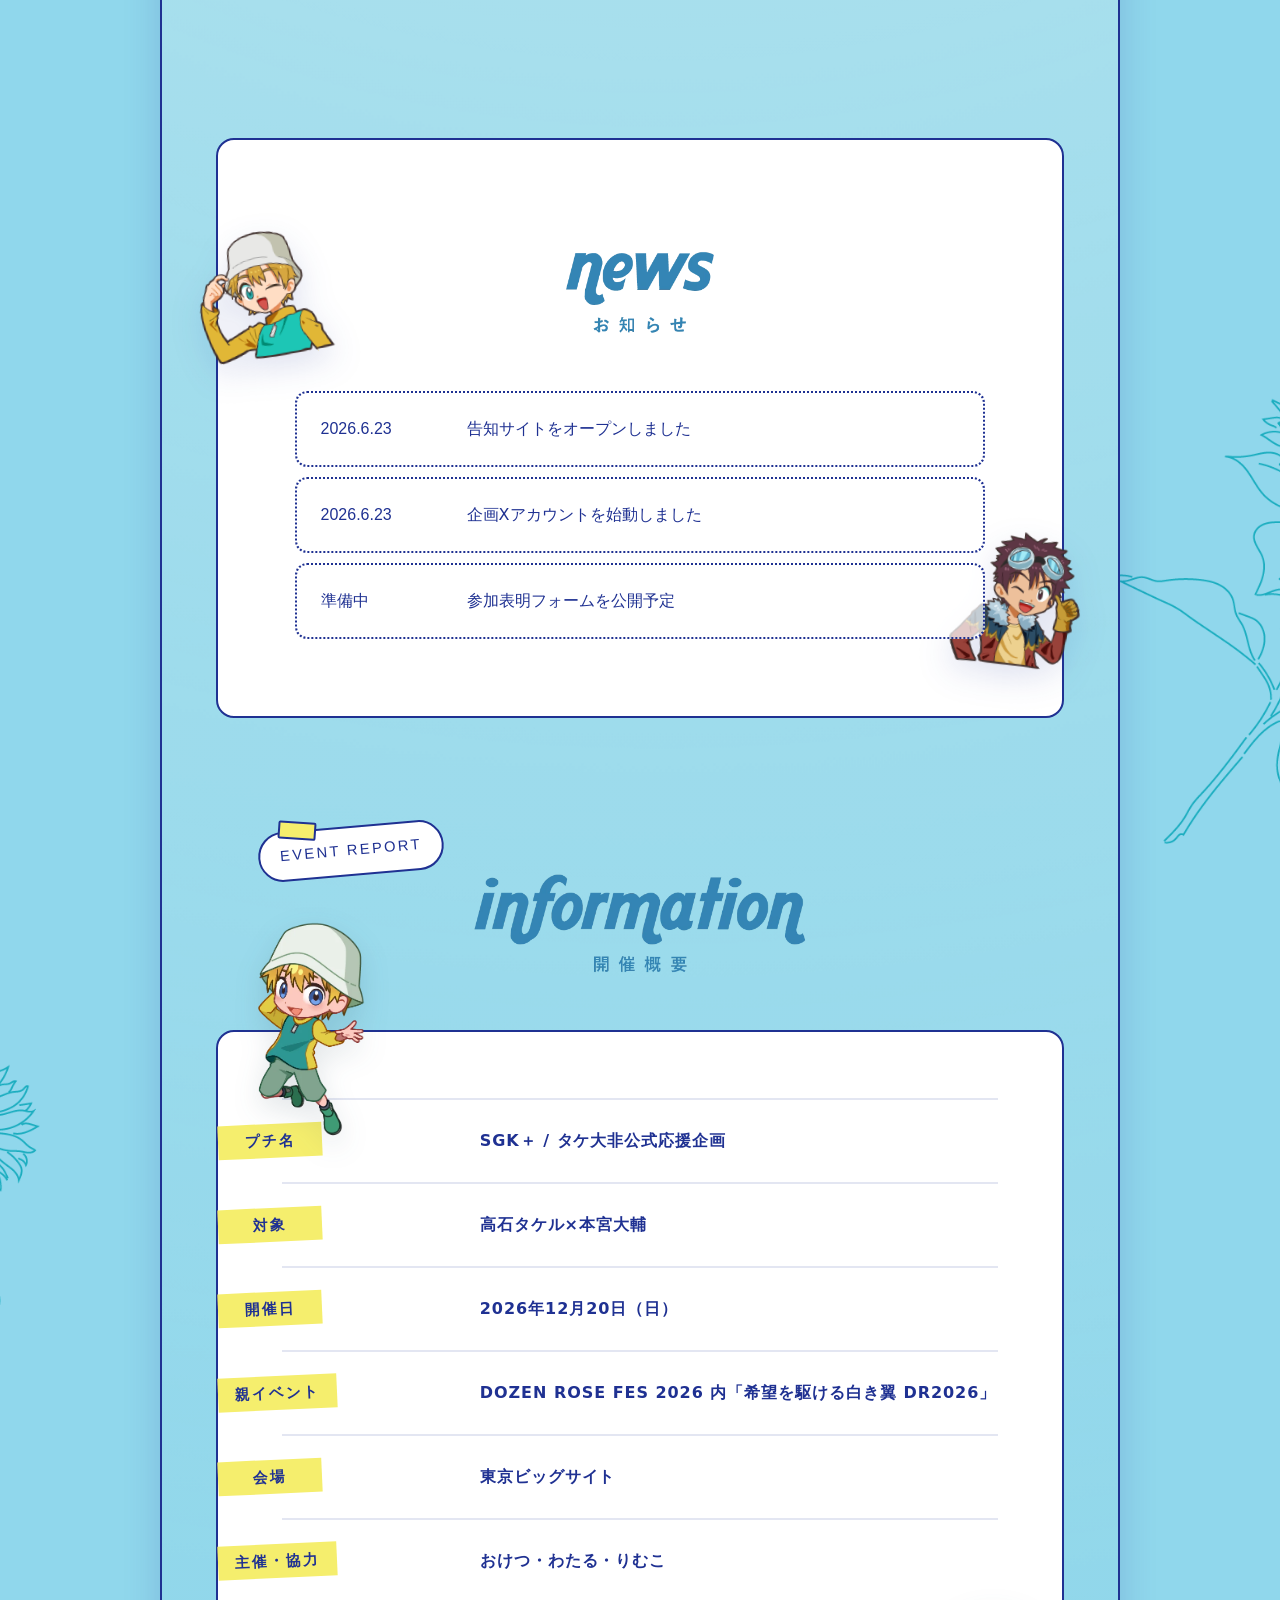
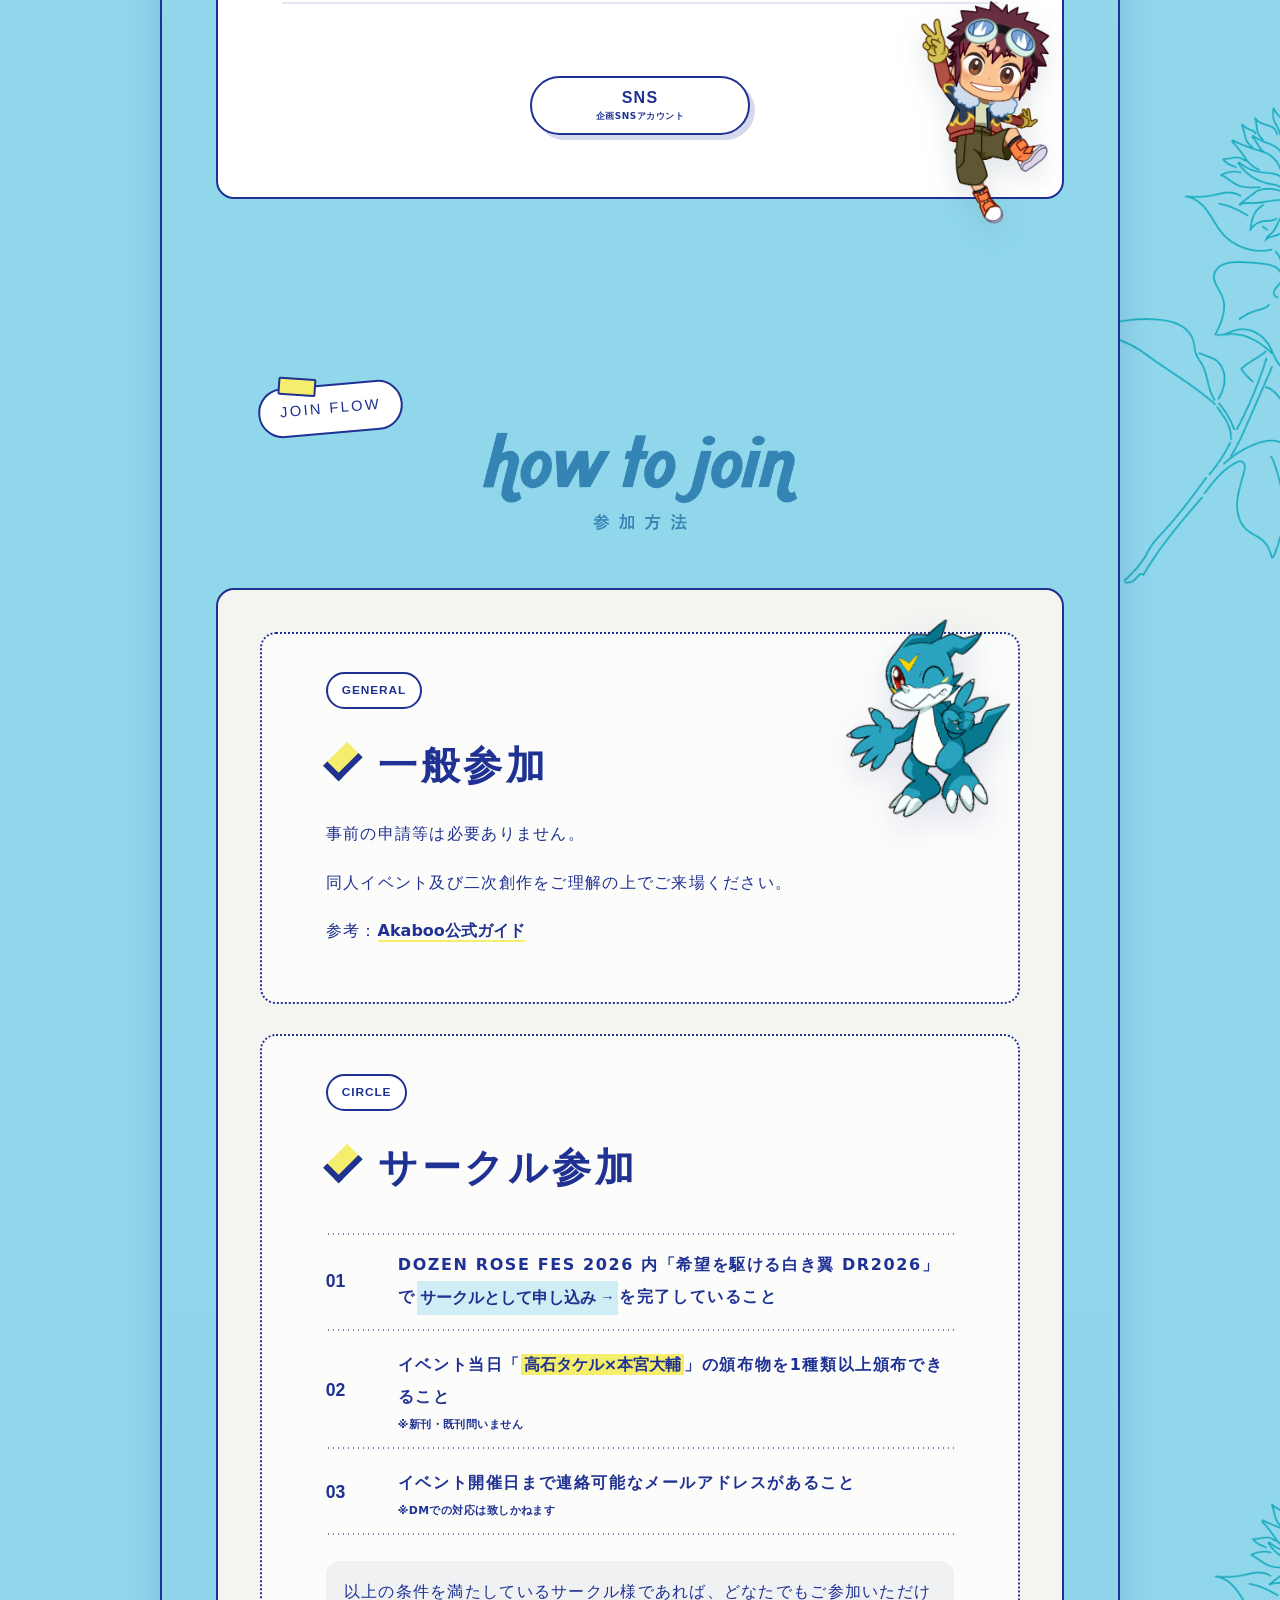
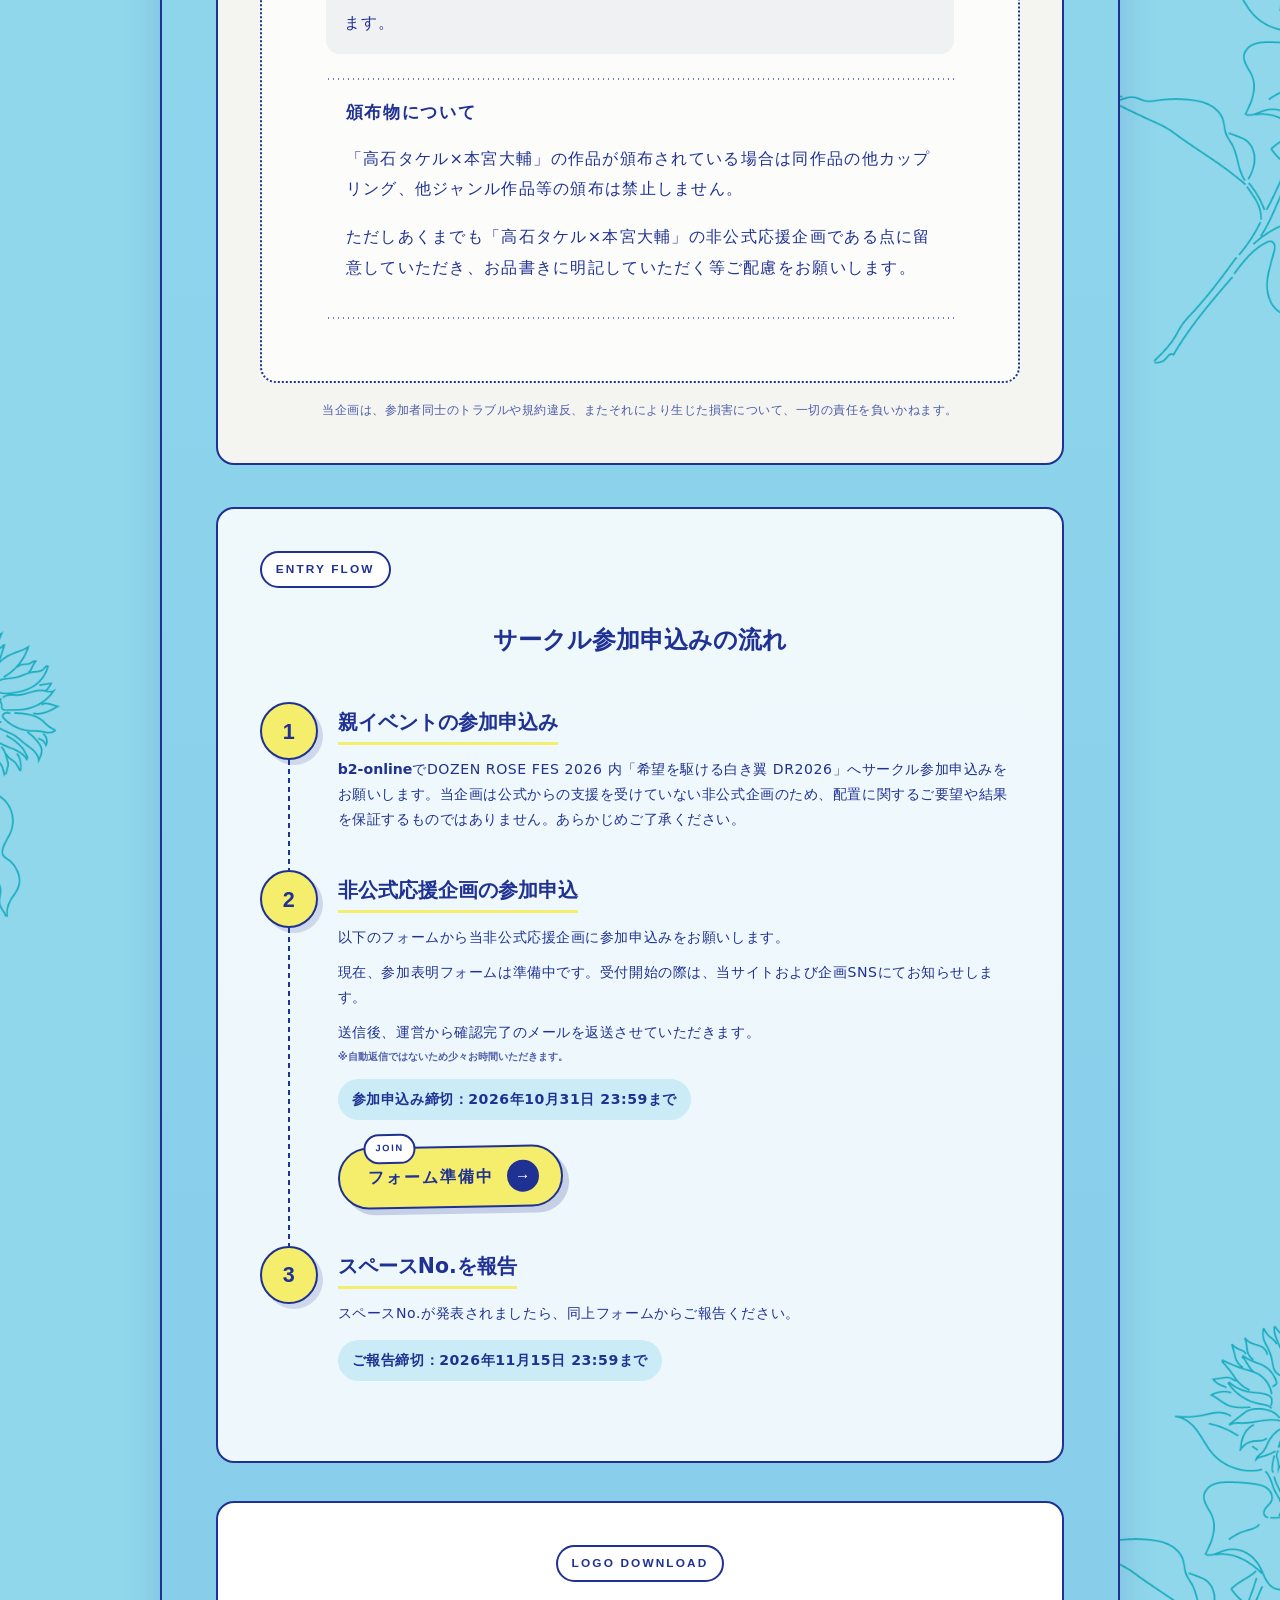
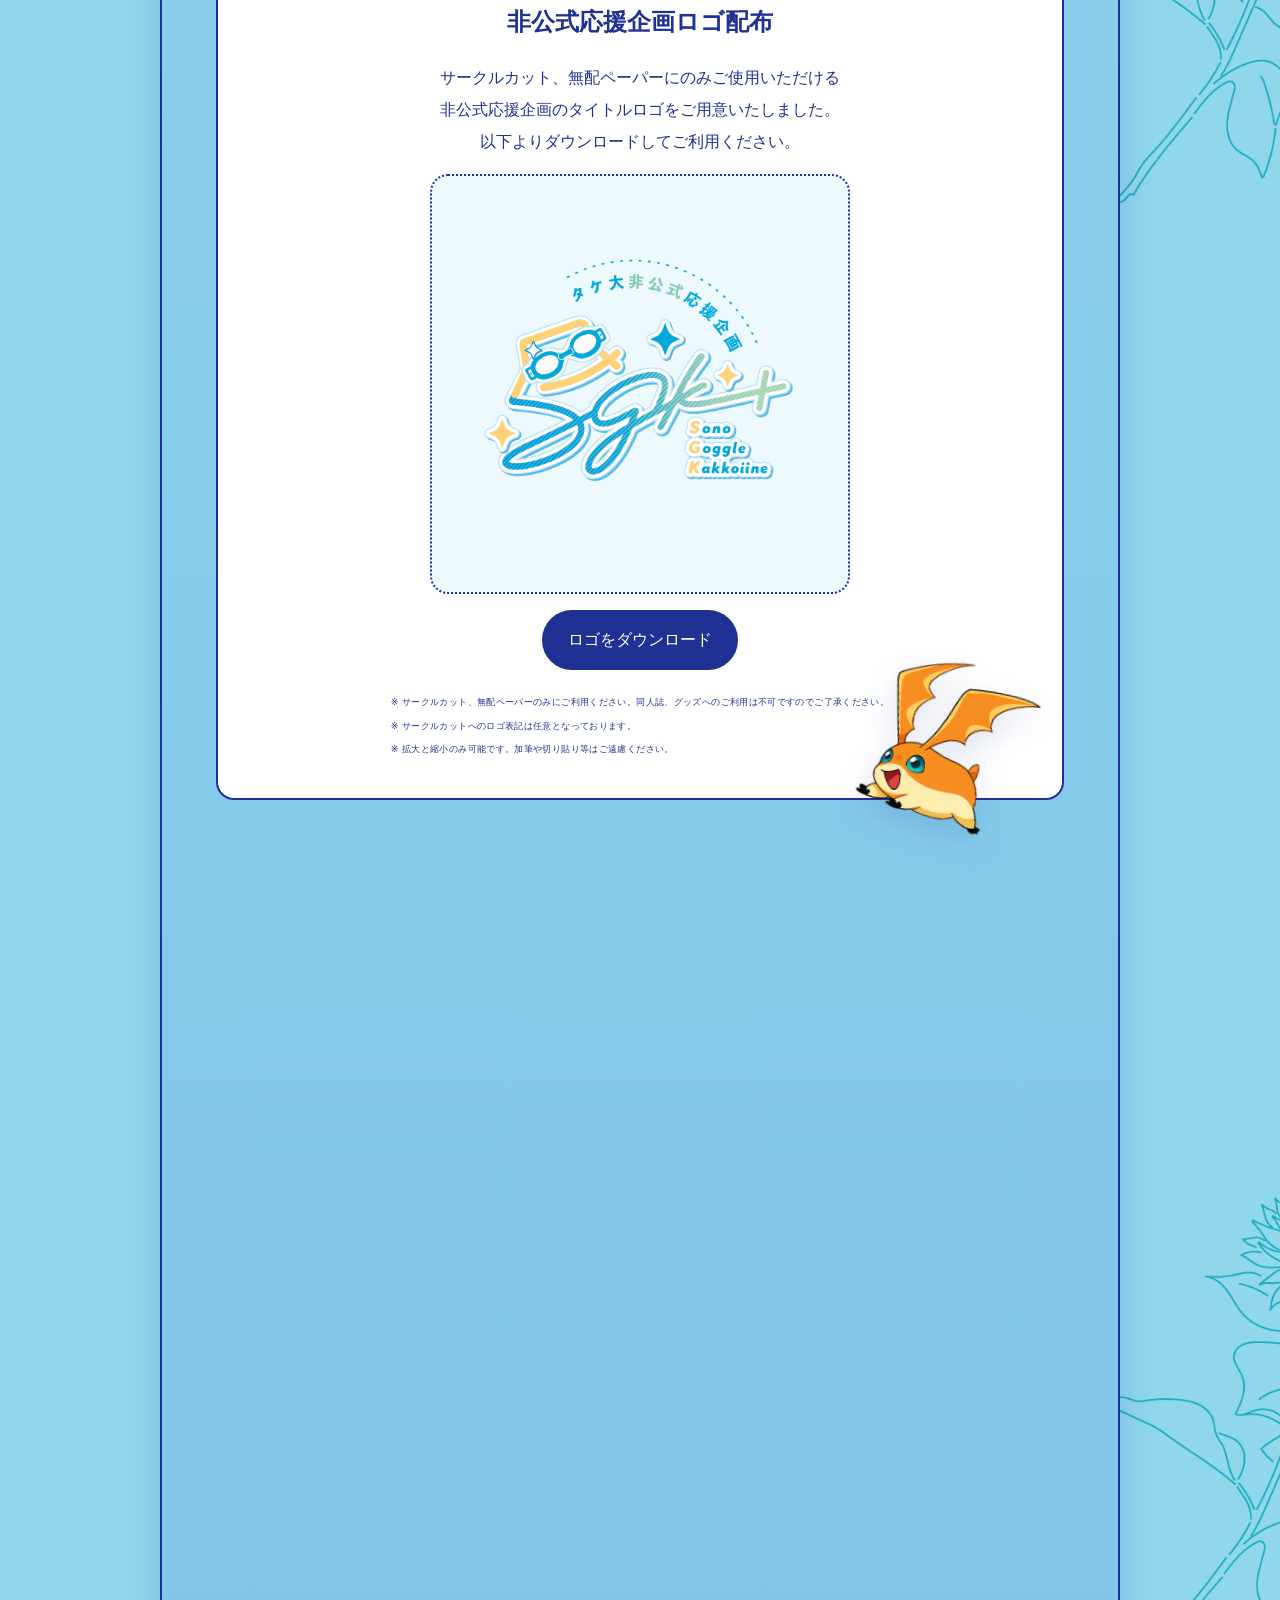
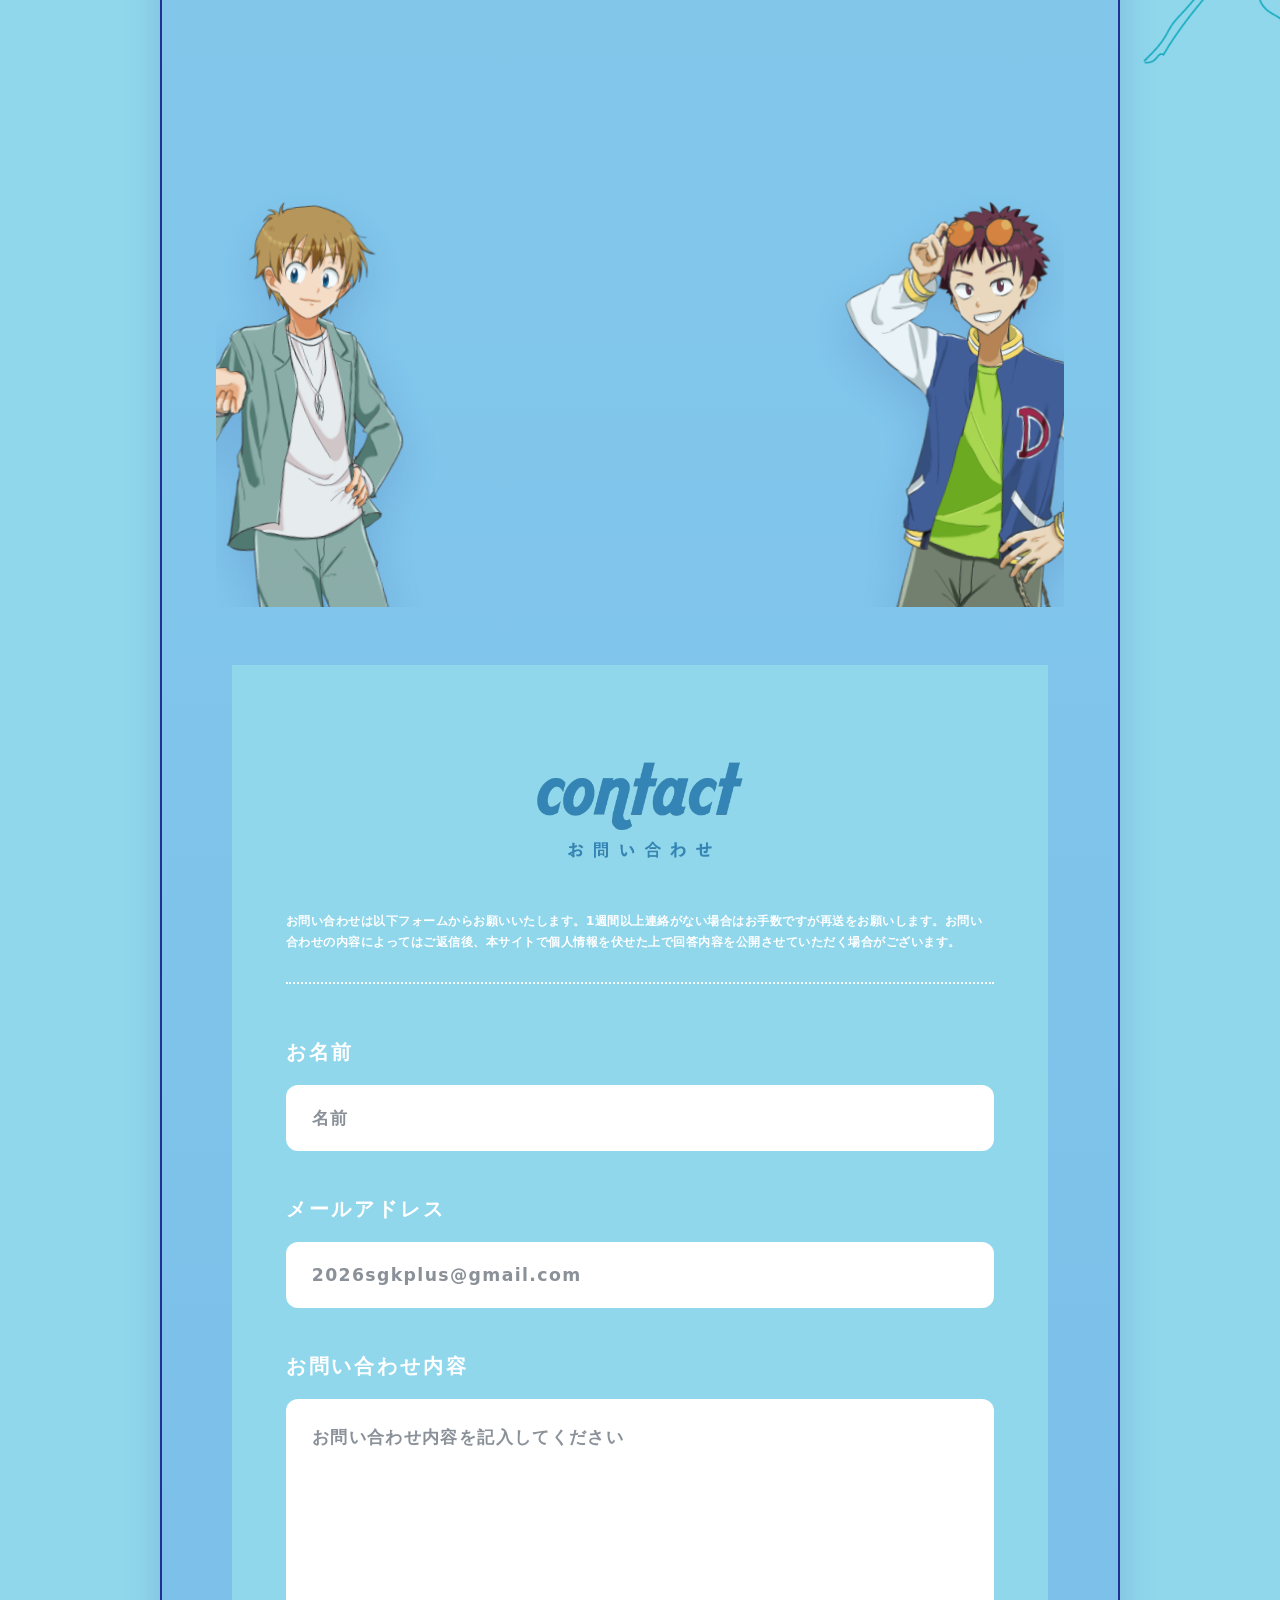
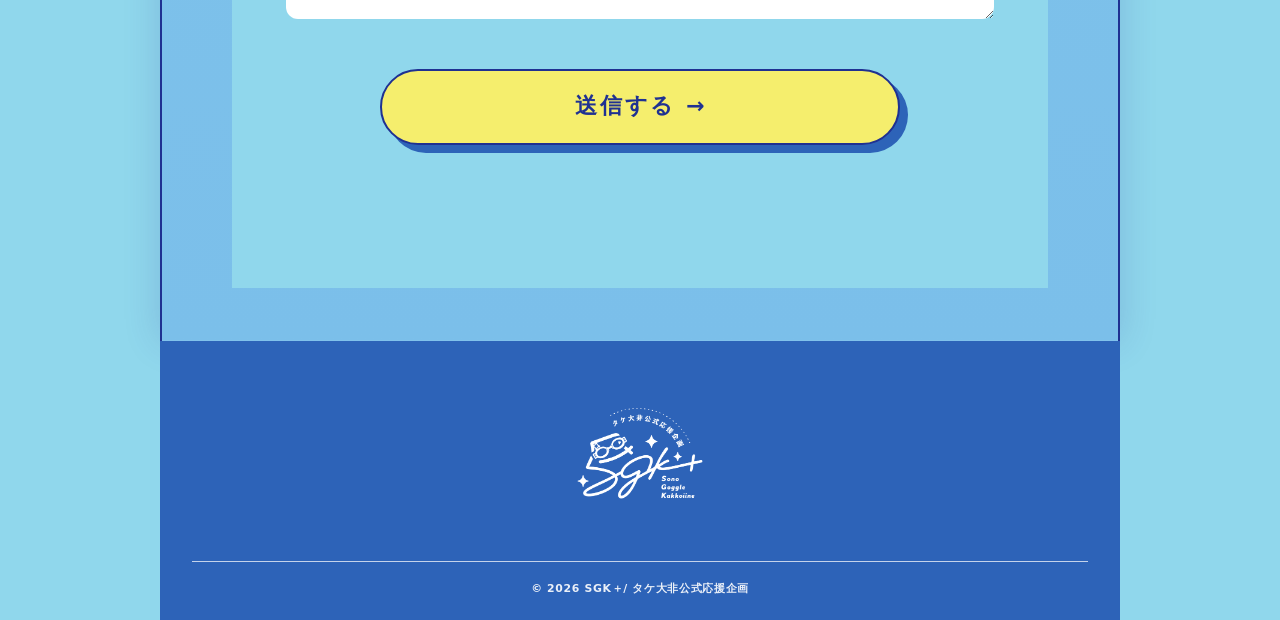
==== commit 8d900499: "Add files via upload" ====
--- a/index.html
+++ b/index.html
@@ -5,7 +5,7 @@
   <meta name="viewport" content="width=device-width, initial-scale=1">
   <title>SGK＋ | タケ大非公式応援企画</title>
   <meta name="description" content="2026年12月20日（日）東京ビッグサイト開催、タケ大非公式応援企画「SGK＋」告知サイト。">
-  <link rel="stylesheet" href="assets/css/style.css?v=20260622-47">
+  <link rel="stylesheet" href="assets/css/style.css?v=20260622-48">
 </head>
 <body>
   <header class="site-header">
@@ -260,20 +260,22 @@
         <div class="contact-lead">
           <p>お問い合わせは以下フォームからお願いいたします。1週間以上連絡がない場合はお手数ですが再送をお願いします。お問い合わせの内容によってはご返信後、本サイトで個人情報を伏せた上で回答内容を公開させていただく場合がございます。</p>
         </div>
-        <form class="contact-form" action="mailto:2026sgkplus@gmail.com" method="post" enctype="text/plain">
+        <form class="contact-form" action="https://formspree.io/f/xykqyyvy" method="post">
+          <input type="hidden" name="_subject" value="SGK＋ サイトお問い合わせ">
           <label>
             <span>お名前</span>
-            <input type="text" name="お名前" placeholder="名前" required>
+            <input type="text" name="name" placeholder="名前" required>
           </label>
           <label>
             <span>メールアドレス</span>
-            <input type="email" name="メールアドレス" placeholder="2026sgkplus@gmail.com" required>
+            <input type="email" name="email" placeholder="2026sgkplus@gmail.com" required>
           </label>
           <label>
             <span>お問い合わせ内容</span>
-            <textarea name="お問い合わせ内容" placeholder="お問い合わせ内容を記入してください" required></textarea>
+            <textarea name="message" placeholder="お問い合わせ内容を記入してください" required></textarea>
           </label>
           <button type="submit">送信する <span aria-hidden="true">→</span></button>
+          <p class="contact-form-status" aria-live="polite"></p>
         </form>
       </div>
     </section>
@@ -284,6 +286,6 @@
     <p class="footer-copy">© 2026 SGK＋/ タケ大非公式応援企画</p>
   </footer>
 
-  <script src="assets/js/main.js?v=20260606-2"></script>
+  <script src="assets/js/main.js?v=20260622-3"></script>
 </body>
 </html>
--- a/assets/css/style.css
+++ b/assets/css/style.css
@@ -3797,6 +3797,32 @@
   background: var(--yellow-soft);
   box-shadow: 11px 11px 0 #1f3192;
   transform: translateY(-4px);
+}
+
+.contact-form button:disabled {
+  cursor: wait;
+  opacity: .72;
+  transform: none;
+}
+
+.contact-form-status {
+  min-height: 1.8em;
+  margin: 0;
+  color: #fff;
+  font-family: var(--font-heading-ja);
+  font-size: clamp(.76rem, 1.5vw, .9rem);
+  font-weight: 700;
+  letter-spacing: .06em;
+  line-height: 1.8;
+  text-align: center;
+}
+
+.contact-form-status.is-success {
+  color: var(--yellow);
+}
+
+.contact-form-status.is-error {
+  color: #fff;
 }
 
 /* Cute global menu */
@@ -4801,7 +4827,7 @@
   }
 
   .hero-inner {
-    margin-top: 0 !important;
+    margin-top: 18px !important;
   }
 
   .logo-title {
@@ -4809,7 +4835,7 @@
   }
 
   .hero-character {
-    top: 12px !important;
+    top: 30px !important;
     bottom: auto !important;
   }
 
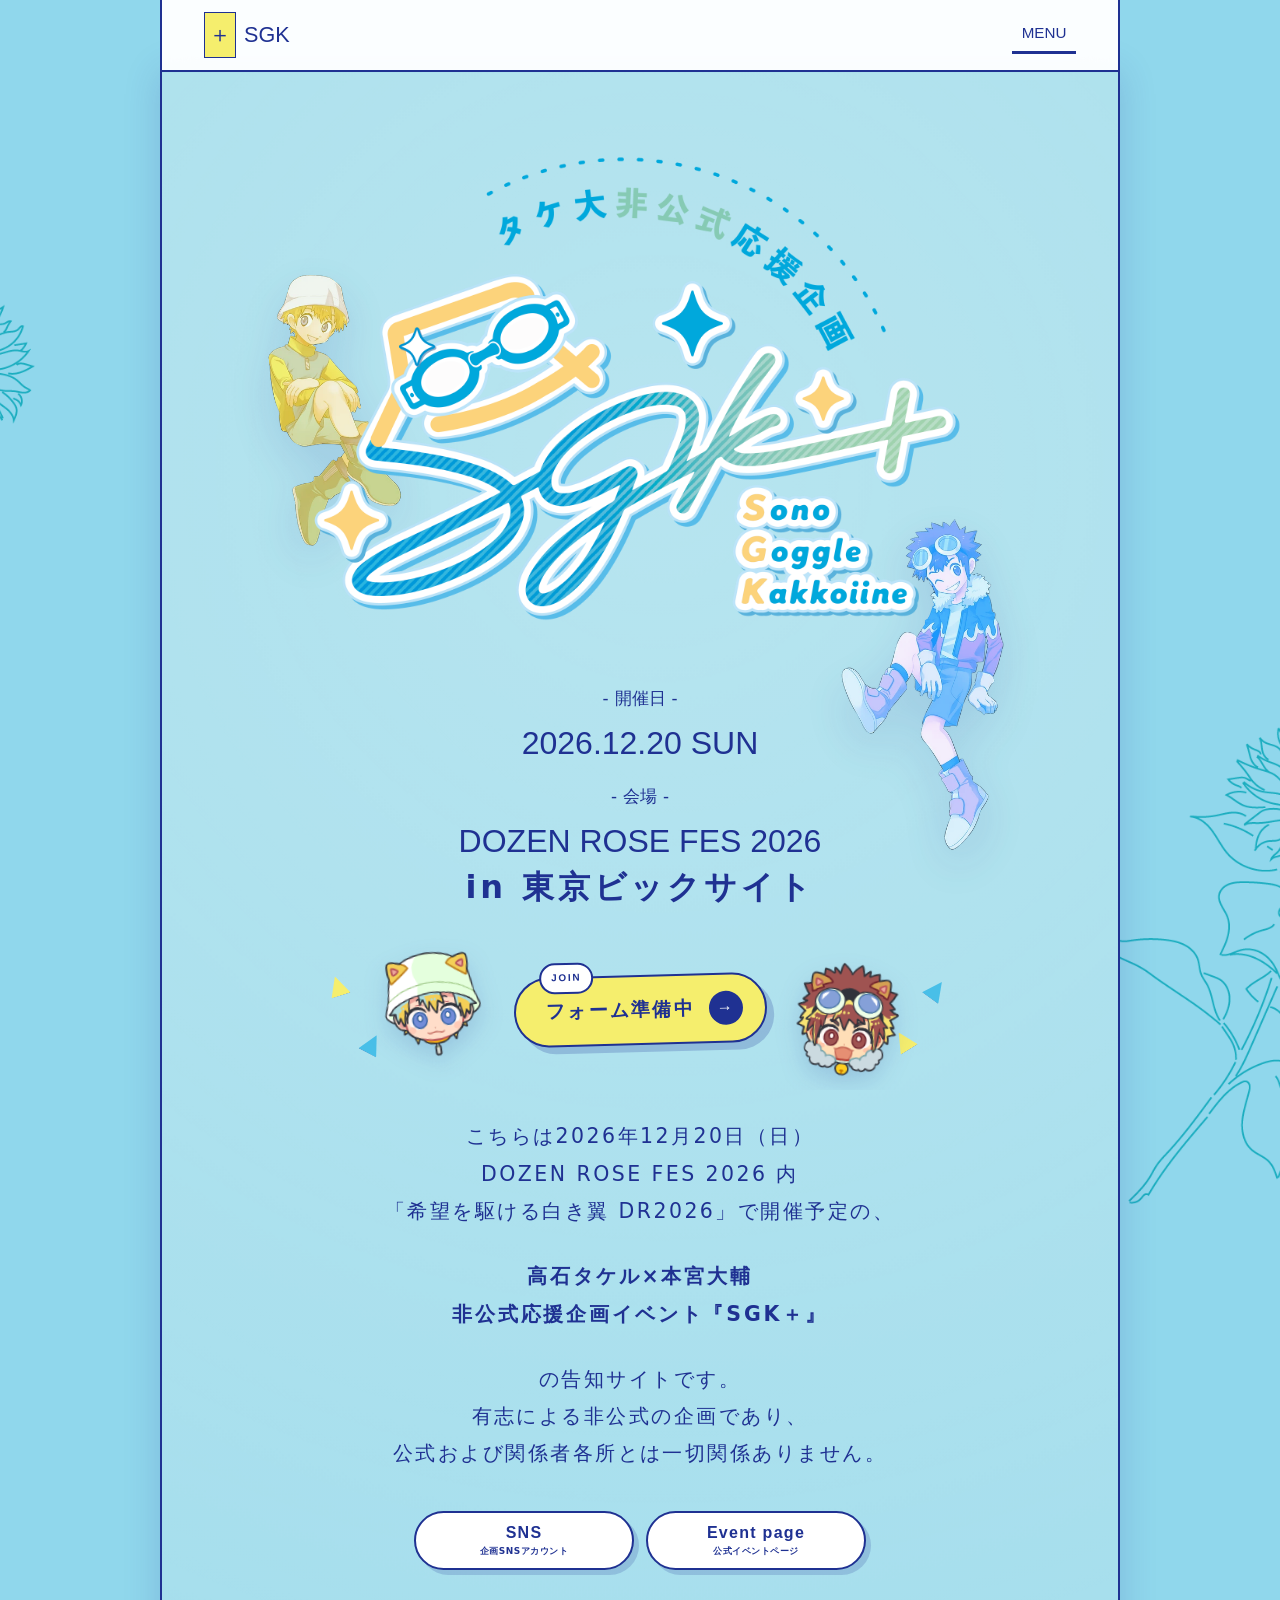
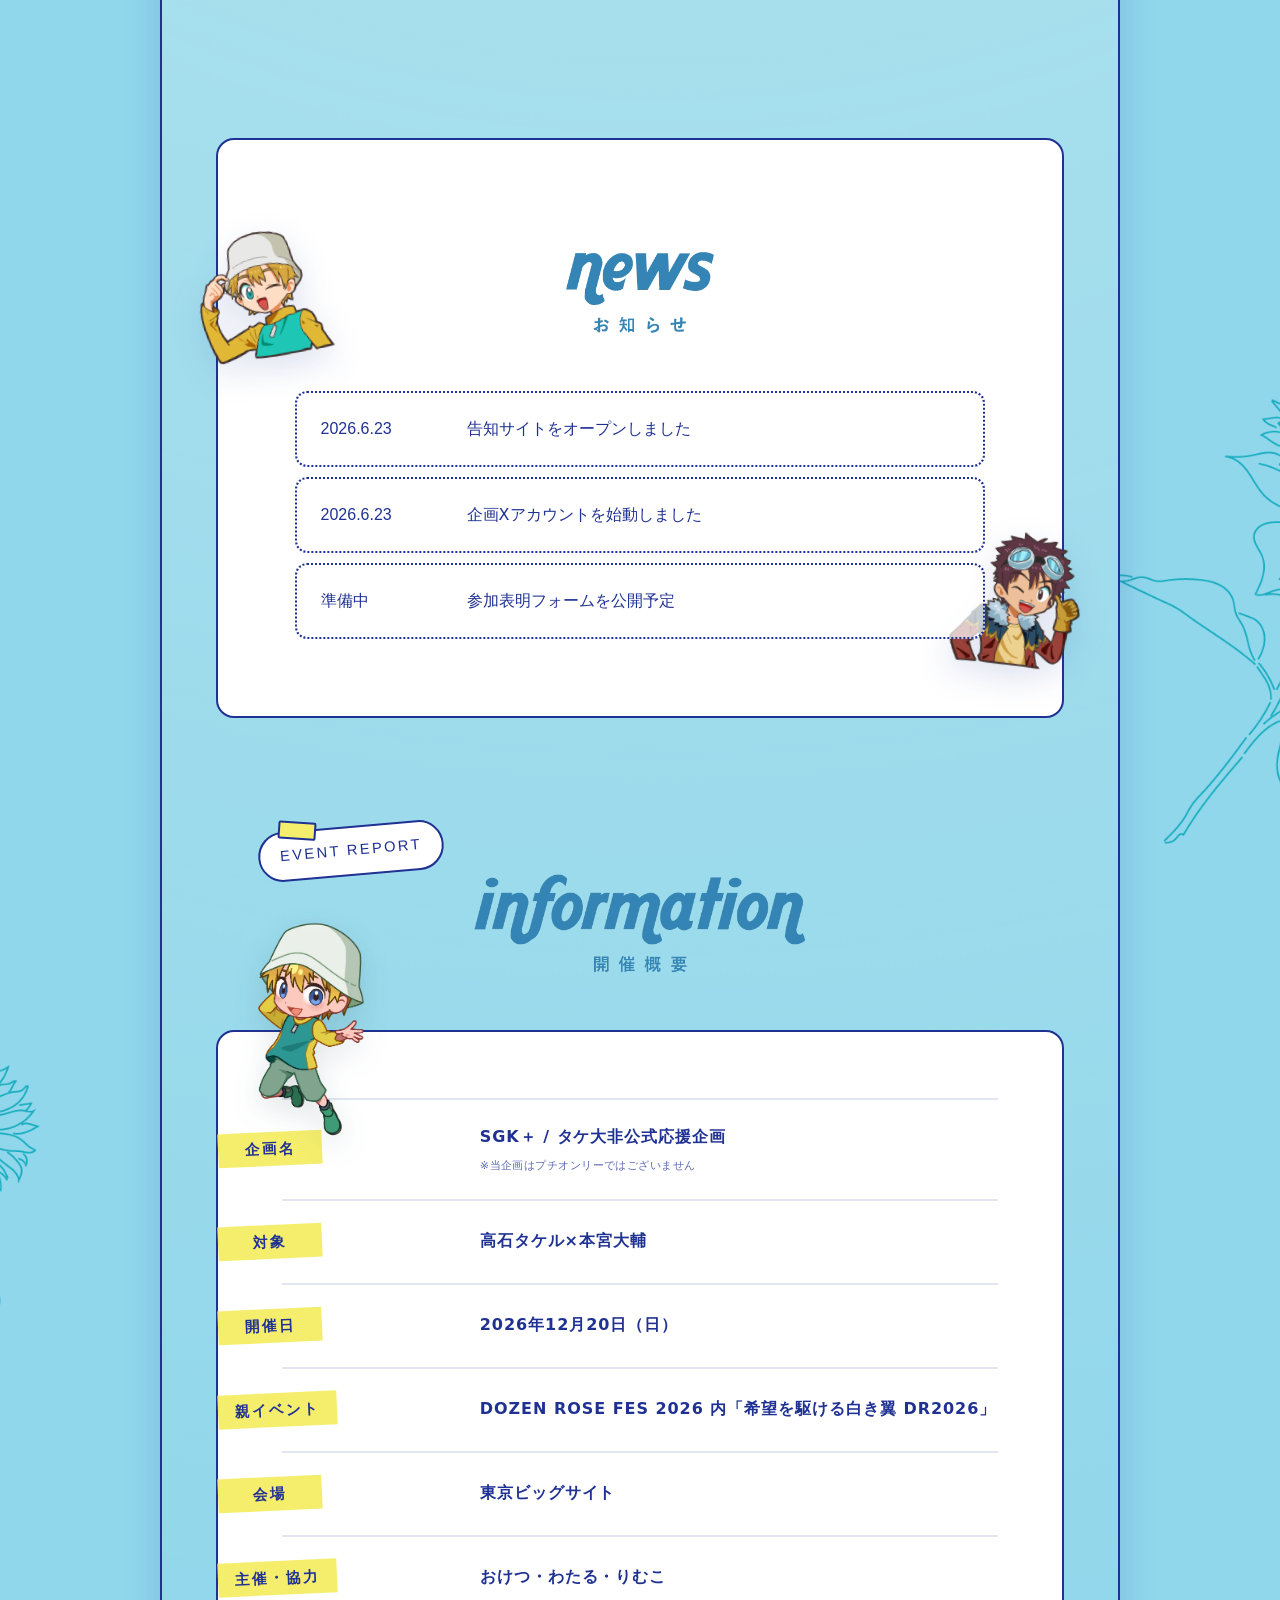
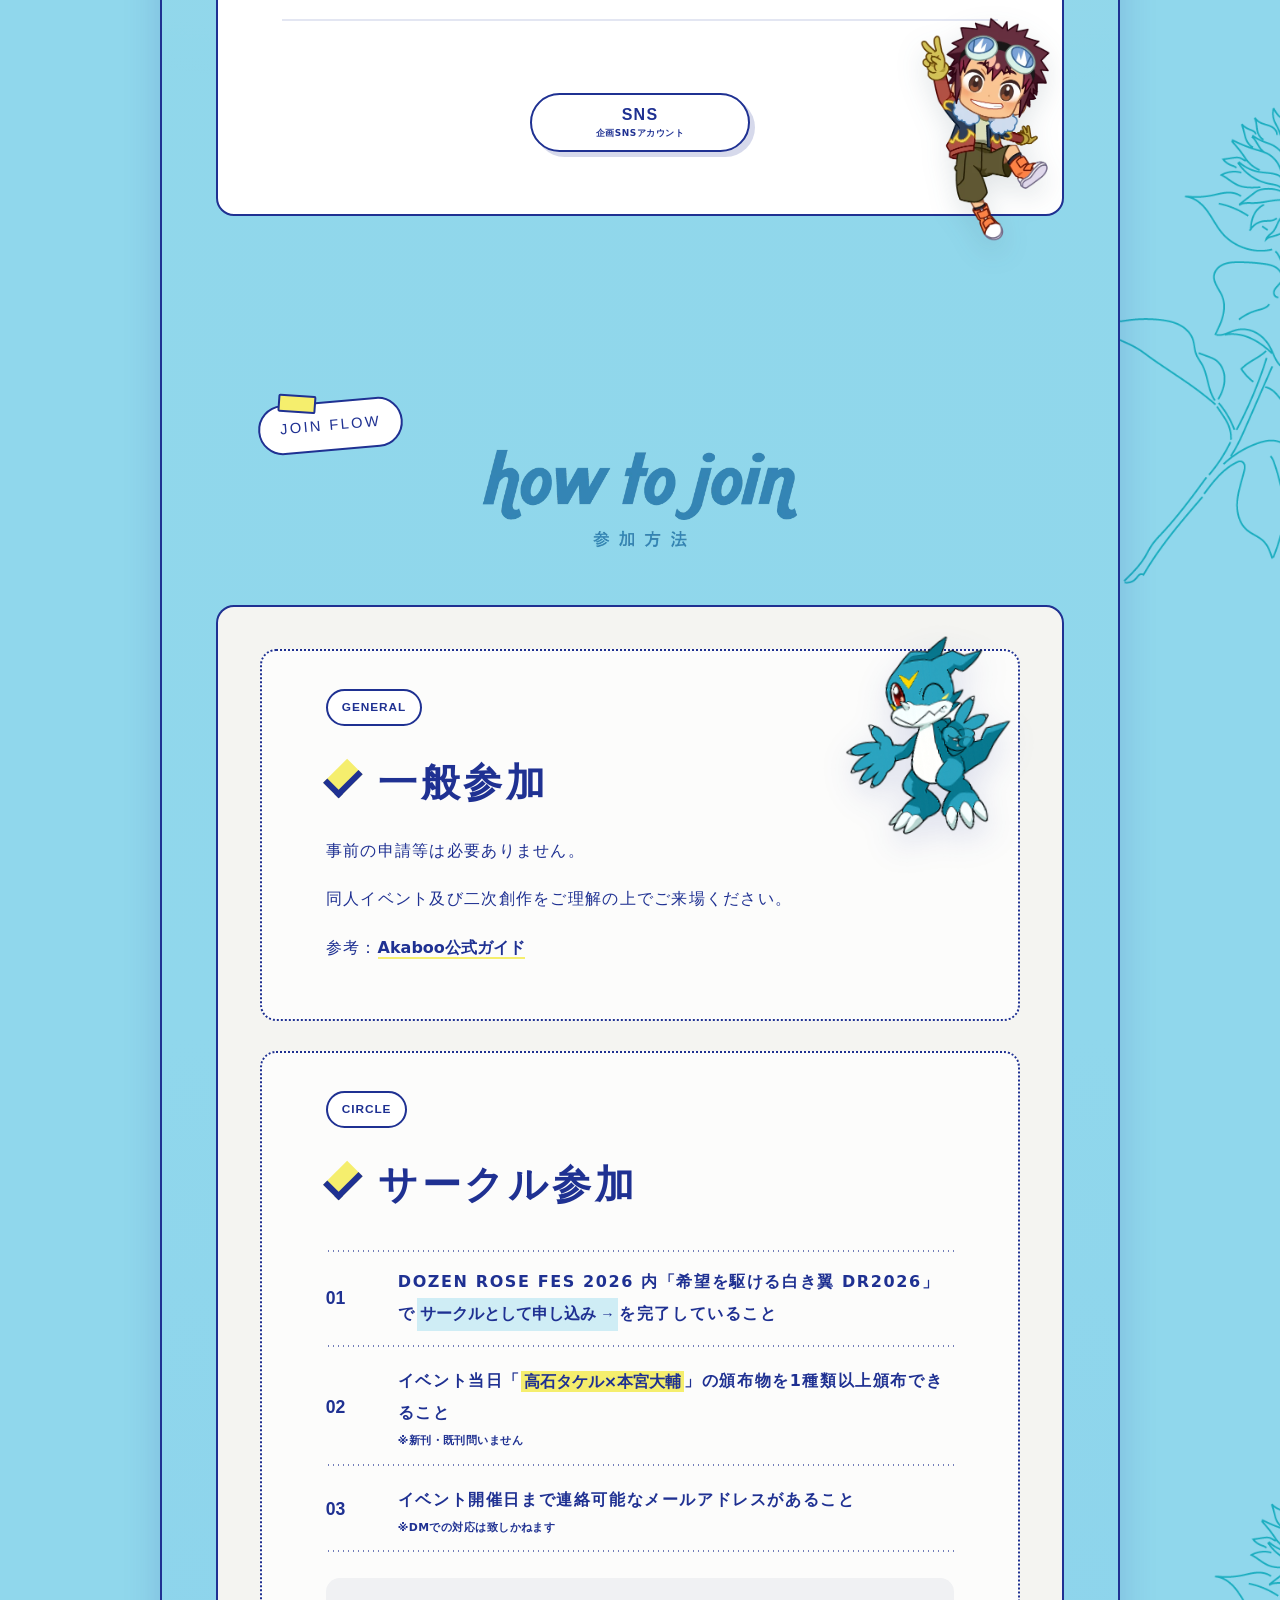
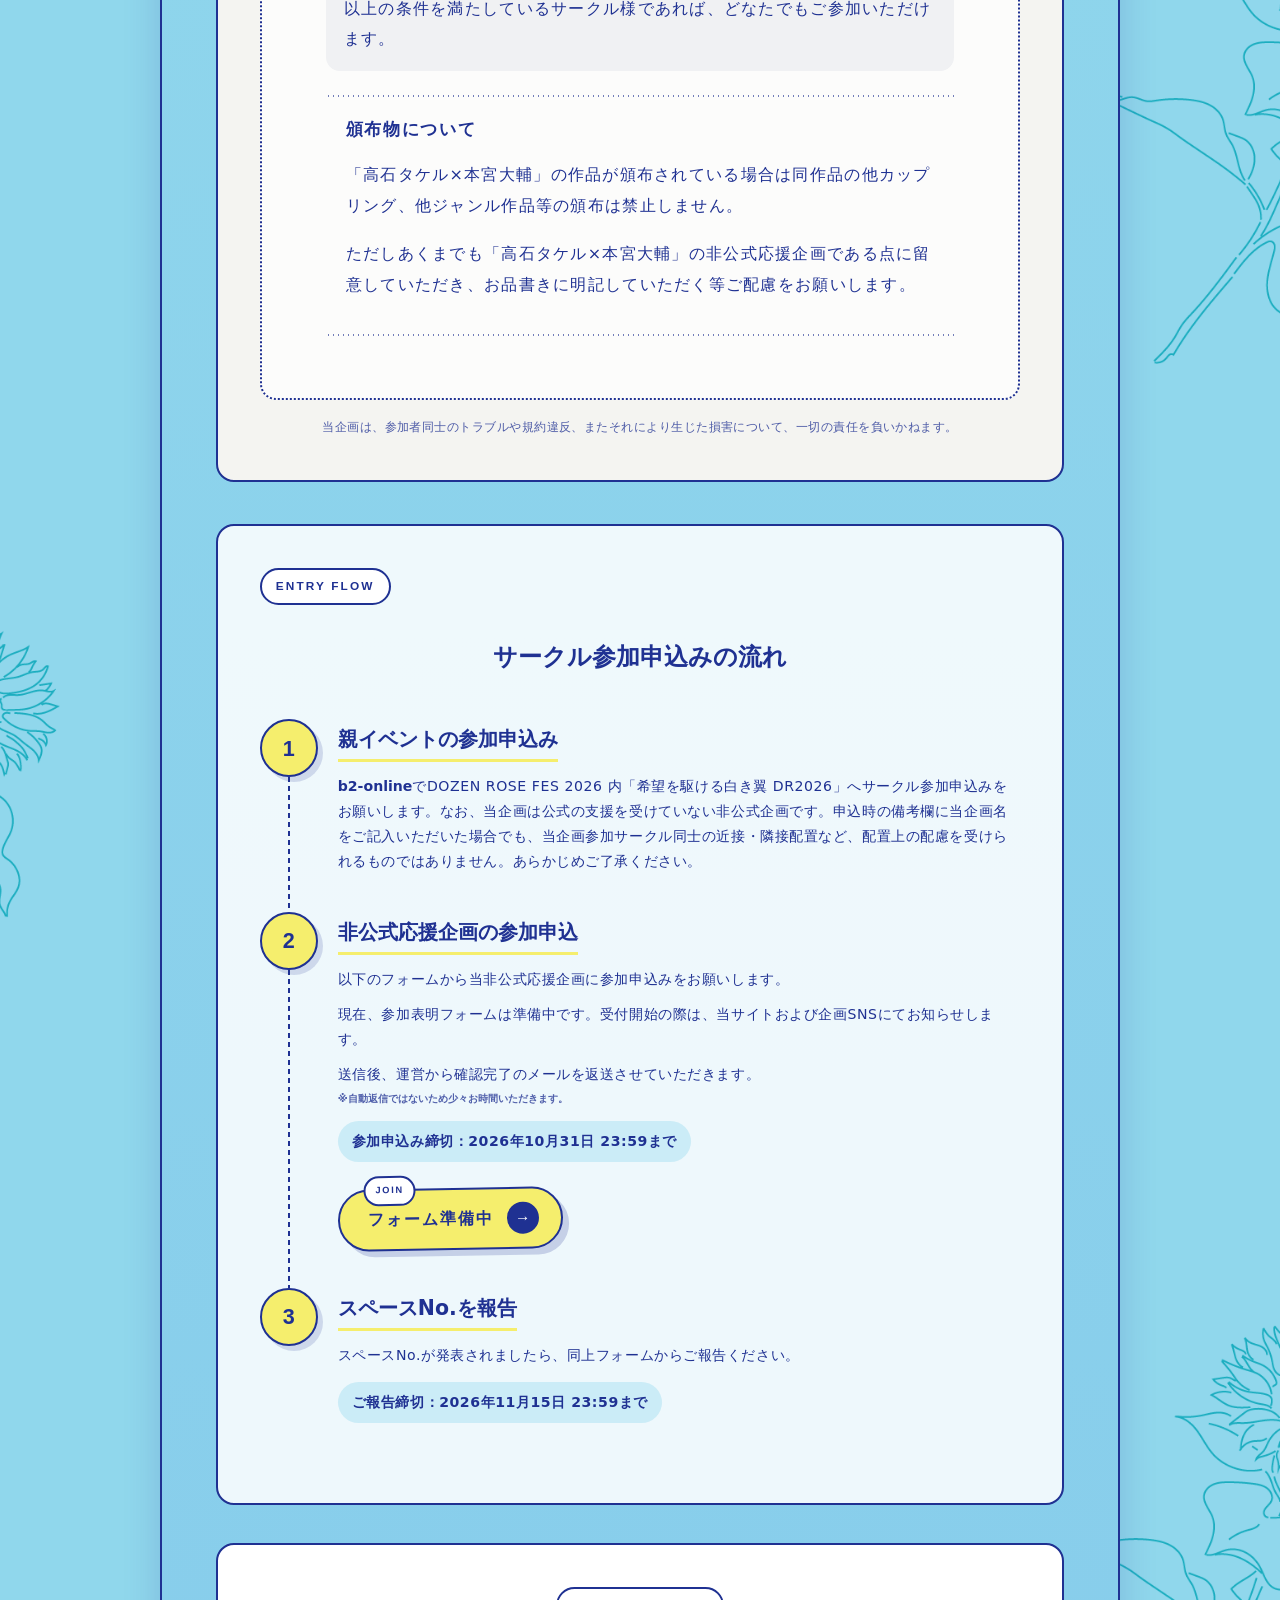
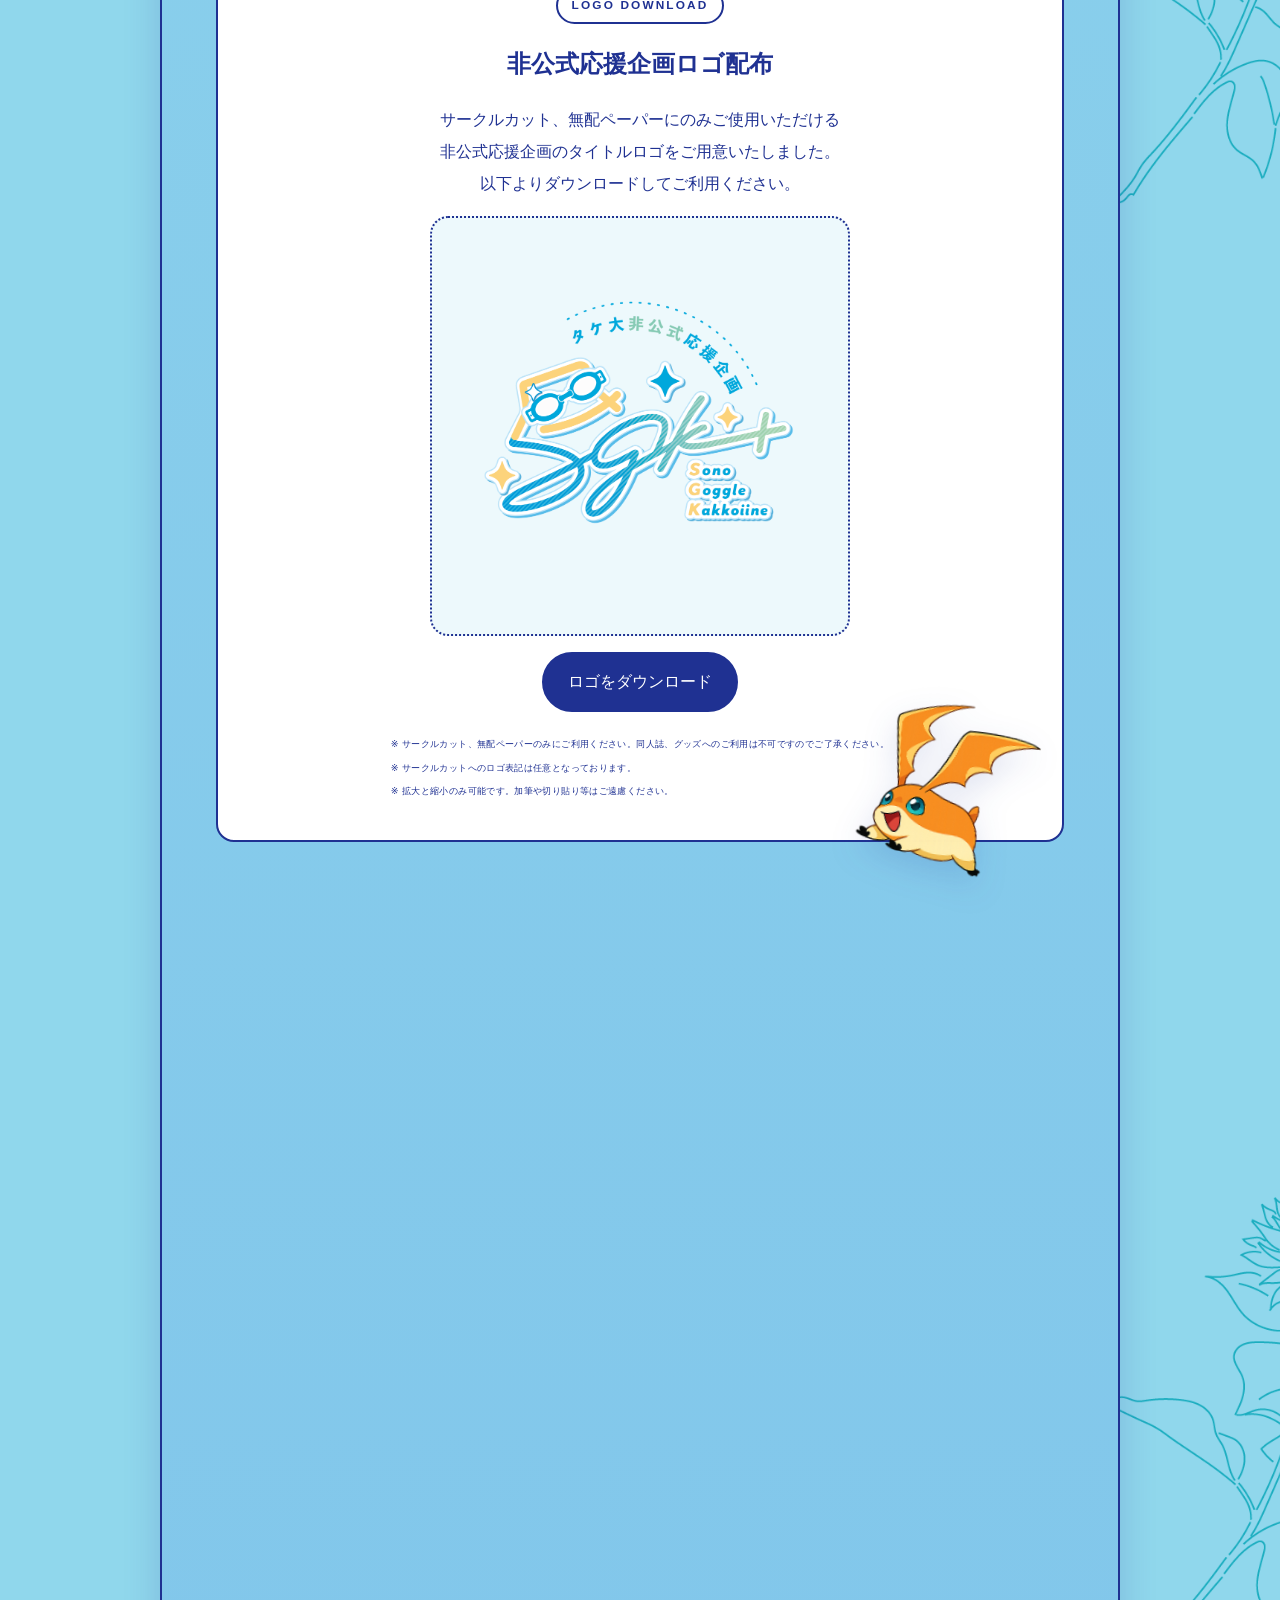
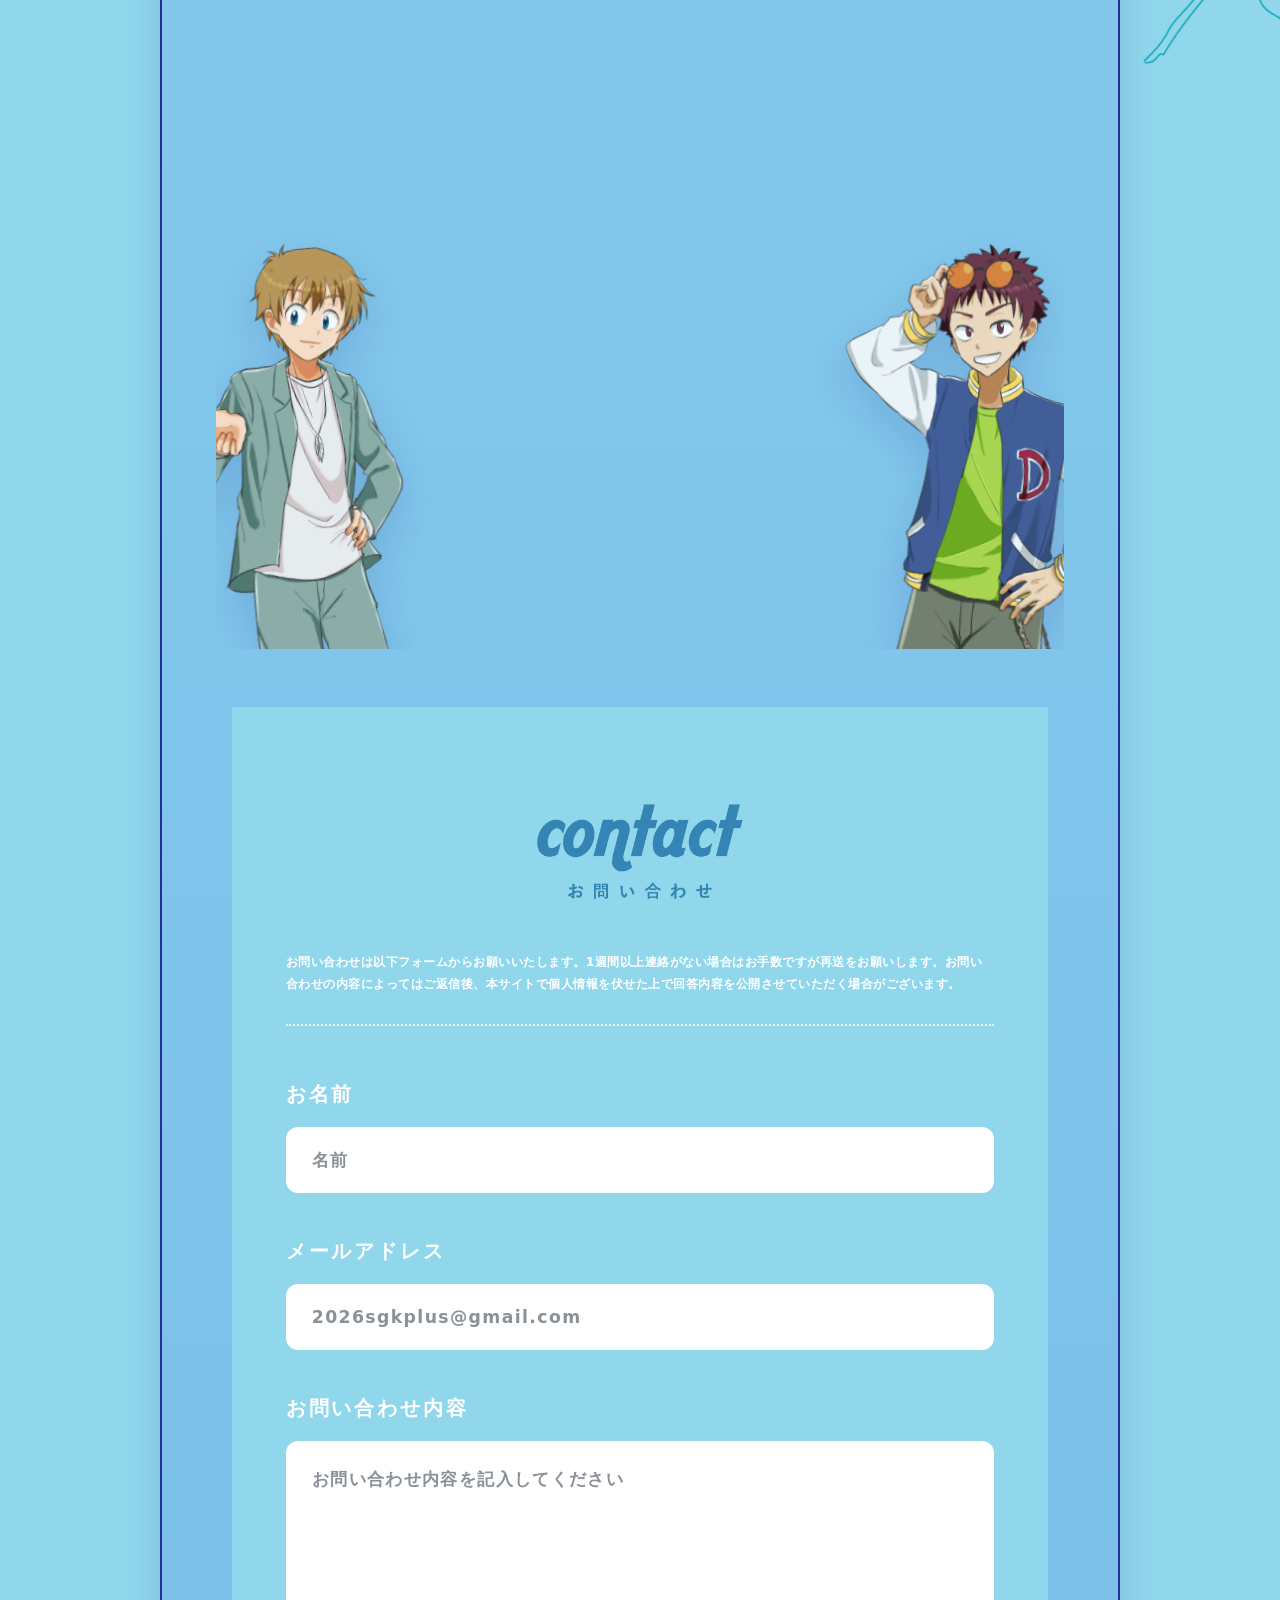
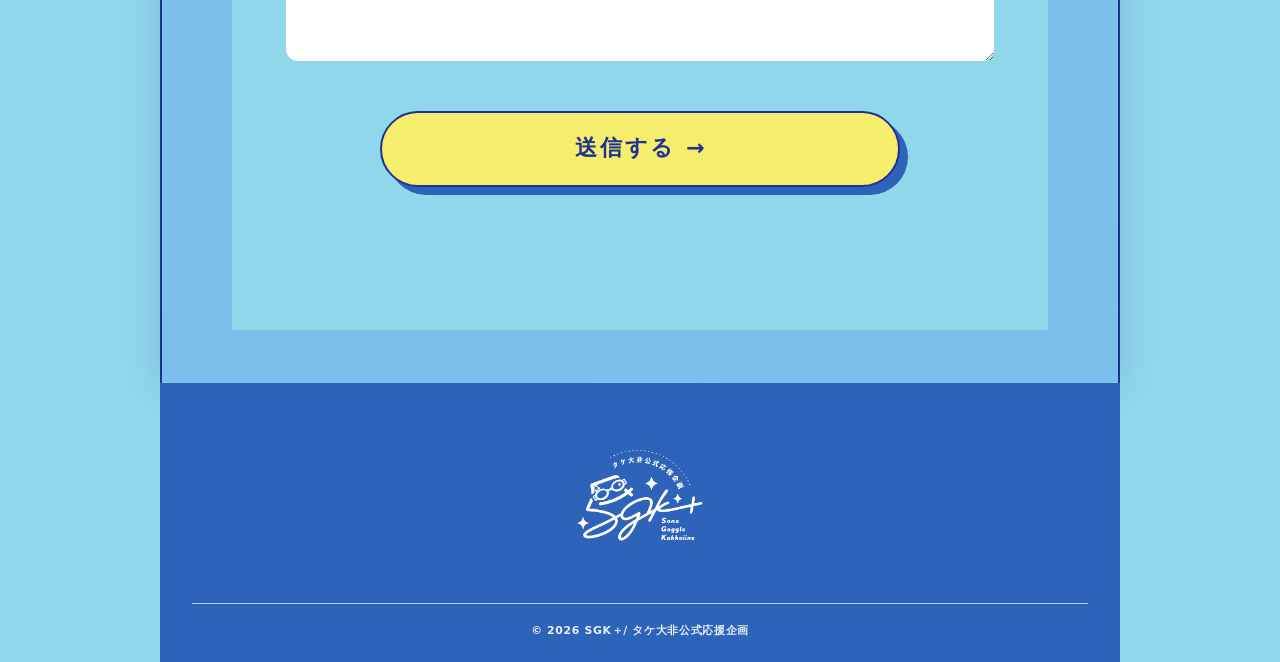
==== commit a87061fa: "Add files via upload" ====
--- a/index.html
+++ b/index.html
@@ -5,7 +5,7 @@
   <meta name="viewport" content="width=device-width, initial-scale=1">
   <title>SGK＋ | タケ大非公式応援企画</title>
   <meta name="description" content="2026年12月20日（日）東京ビッグサイト開催、タケ大非公式応援企画「SGK＋」告知サイト。">
-  <link rel="stylesheet" href="assets/css/style.css?v=20260622-48">
+  <link rel="stylesheet" href="assets/css/style.css?v=20260622-50">
 </head>
 <body>
   <header class="site-header">
@@ -108,7 +108,7 @@
       <div class="notice-panel with-sd reveal reveal-card">
         <img class="panel-sd panel-sd-left" src="assets/images/takeru-sd.webp" alt="" aria-hidden="true">
         <dl class="info-list">
-          <div><dt>プチ名</dt><dd>SGK＋ / タケ大非公式応援企画</dd></div>
+          <div><dt>企画名</dt><dd>SGK＋ / タケ大非公式応援企画<small class="info-note">※当企画はプチオンリーではございません</small></dd></div>
           <div><dt>対象</dt><dd>高石タケル×本宮大輔</dd></div>
           <div><dt>開催日</dt><dd>2026年12月20日（日）</dd></div>
           <div><dt>親イベント</dt><dd>DOZEN ROSE FES 2026 内「希望を駆ける白き翼 DR2026」</dd></div>
@@ -169,7 +169,7 @@
             <div class="apply-flow-number">1</div>
             <div class="apply-flow-body">
               <h3>親イベントの参加申込み</h3>
-              <p><a class="plain-link" href="https://www.b2-online.jp/event/" target="_blank" rel="noopener">b2-online</a>でDOZEN ROSE FES 2026 内「希望を駆ける白き翼 DR2026」へサークル参加申込みをお願いします。当企画は公式からの支援を受けていない非公式企画のため、配置に関するご要望や結果を保証するものではありません。あらかじめご了承ください。</p>
+              <p><a class="plain-link" href="https://www.b2-online.jp/event/" target="_blank" rel="noopener">b2-online</a>でDOZEN ROSE FES 2026 内「希望を駆ける白き翼 DR2026」へサークル参加申込みをお願いします。なお、当企画は公式の支援を受けていない非公式企画です。申込時の備考欄に当企画名をご記入いただいた場合でも、当企画参加サークル同士の近接・隣接配置など、配置上の配慮を受けられるものではありません。あらかじめご了承ください。</p>
             </div>
           </article>
           <article class="apply-flow-step">
--- a/assets/css/style.css
+++ b/assets/css/style.css
@@ -3341,6 +3341,16 @@
   line-height: 1.68;
   word-break: keep-all;
   overflow-wrap: anywhere;
+}
+
+.info-note {
+  display: block;
+  margin-top: 6px;
+  color: rgba(31, 49, 146, .72);
+  font-size: clamp(.58rem, 1vw, .7rem);
+  font-weight: 500;
+  letter-spacing: .04em;
+  line-height: 1.6;
 }
 
 .notice-panel.with-sd .panel-sd-right {
@@ -4822,6 +4832,38 @@
 }
 
 @media (max-width: 720px) {
+  html,
+  body {
+    width: 100%;
+    max-width: 100%;
+    margin-inline: 0;
+  }
+
+  .site-header,
+  main,
+  .site-footer {
+    width: 100% !important;
+    max-width: 100% !important;
+    margin-inline: auto !important;
+    box-sizing: border-box;
+    transform: none !important;
+  }
+
+  main {
+    padding-inline: 8px !important;
+  }
+
+  .hero,
+  .quick-info,
+  .news-strip,
+  .notice-section,
+  .x-area {
+    width: 100% !important;
+    max-width: 100%;
+    margin-inline: auto !important;
+    box-sizing: border-box;
+  }
+
   .hero {
     padding: 0 12px 58px !important;
   }
@@ -4831,7 +4873,7 @@
   }
 
   .logo-title {
-    width: min(96vw, 560px) !important;
+    width: min(100%, 560px) !important;
   }
 
   .hero-character {
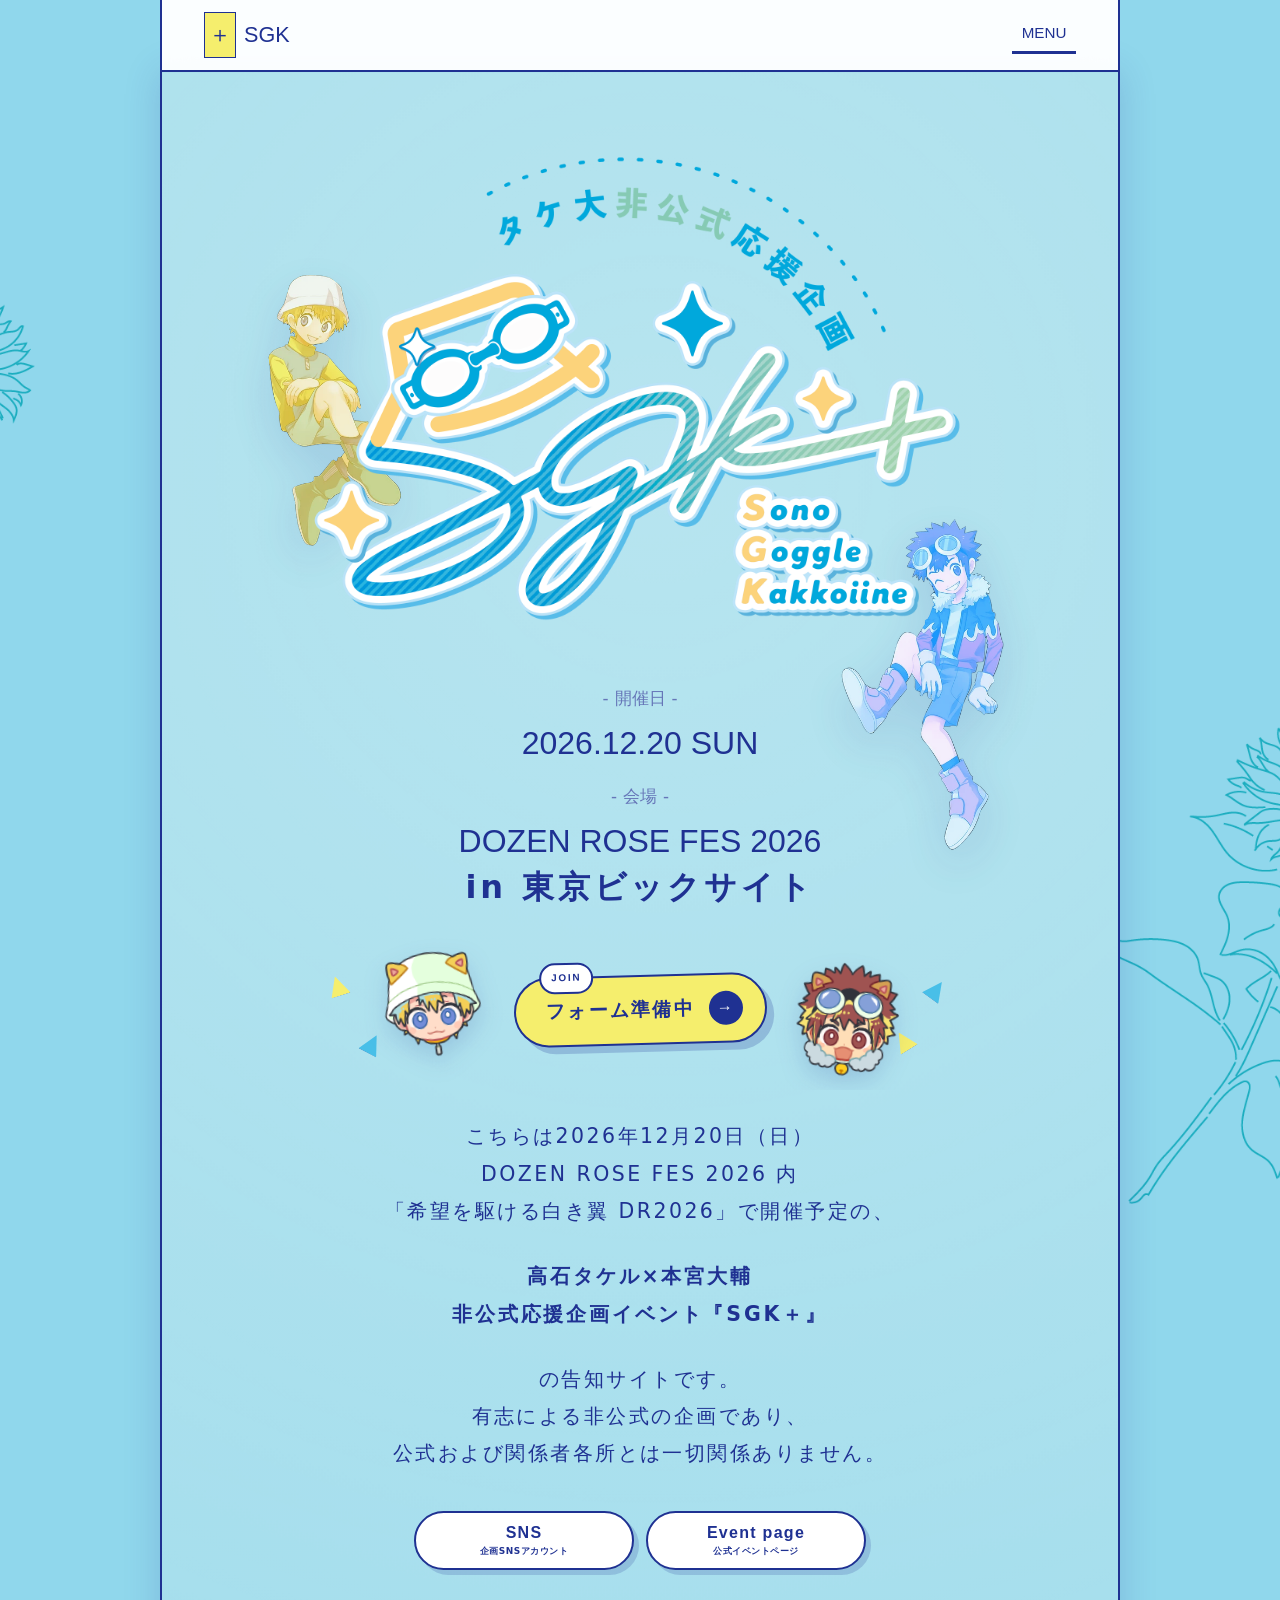
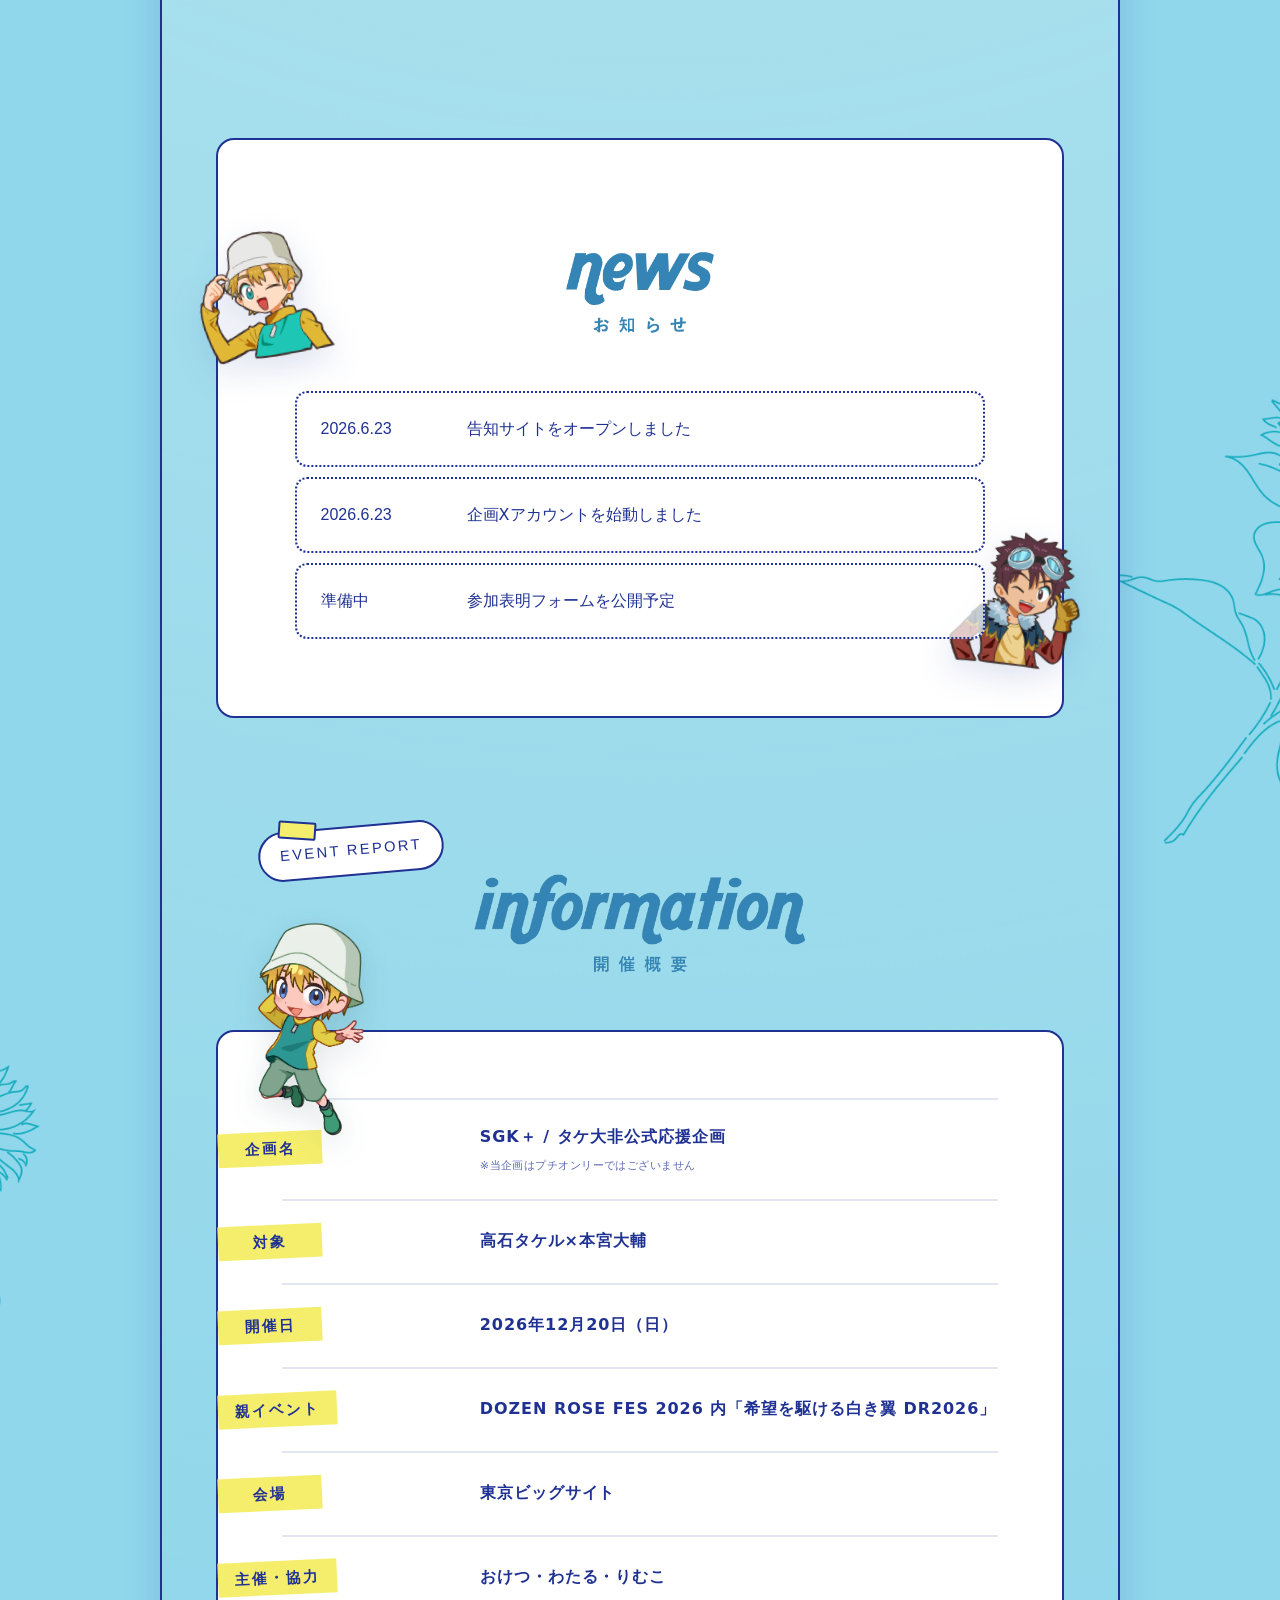
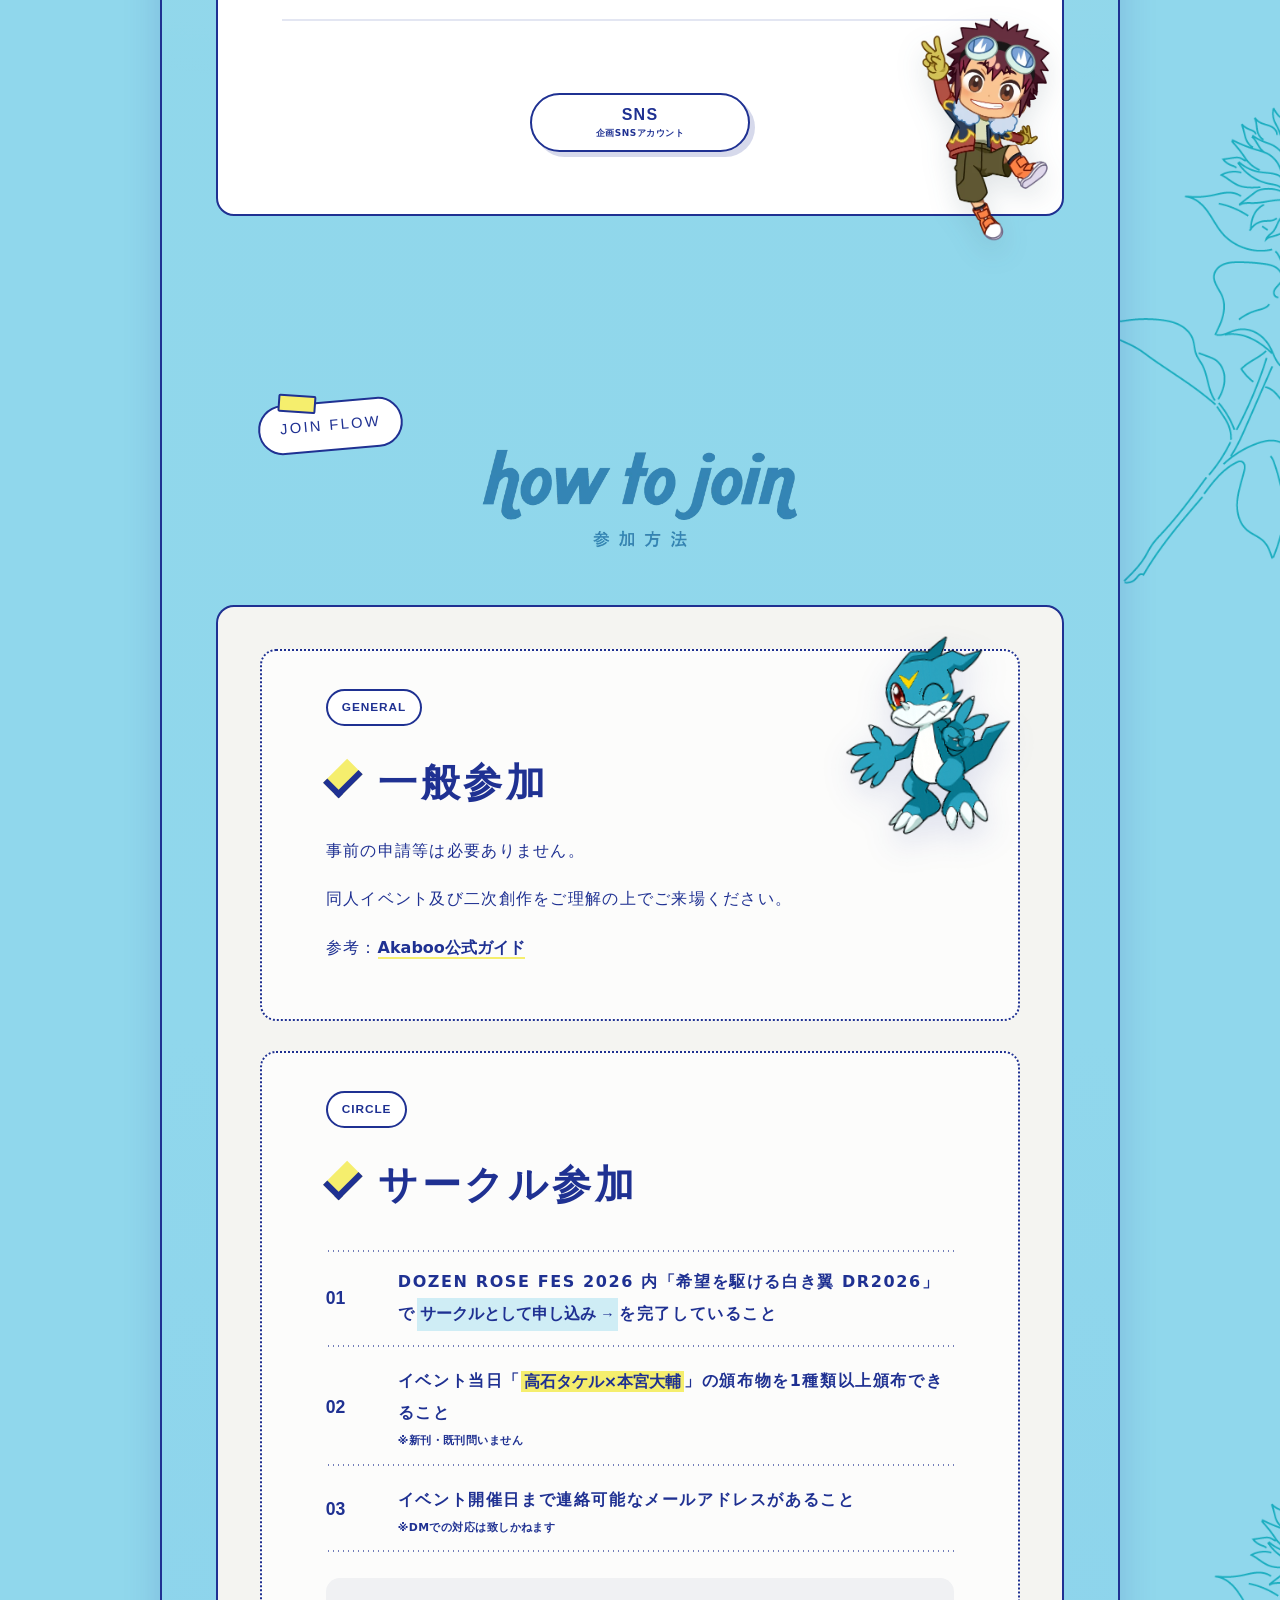
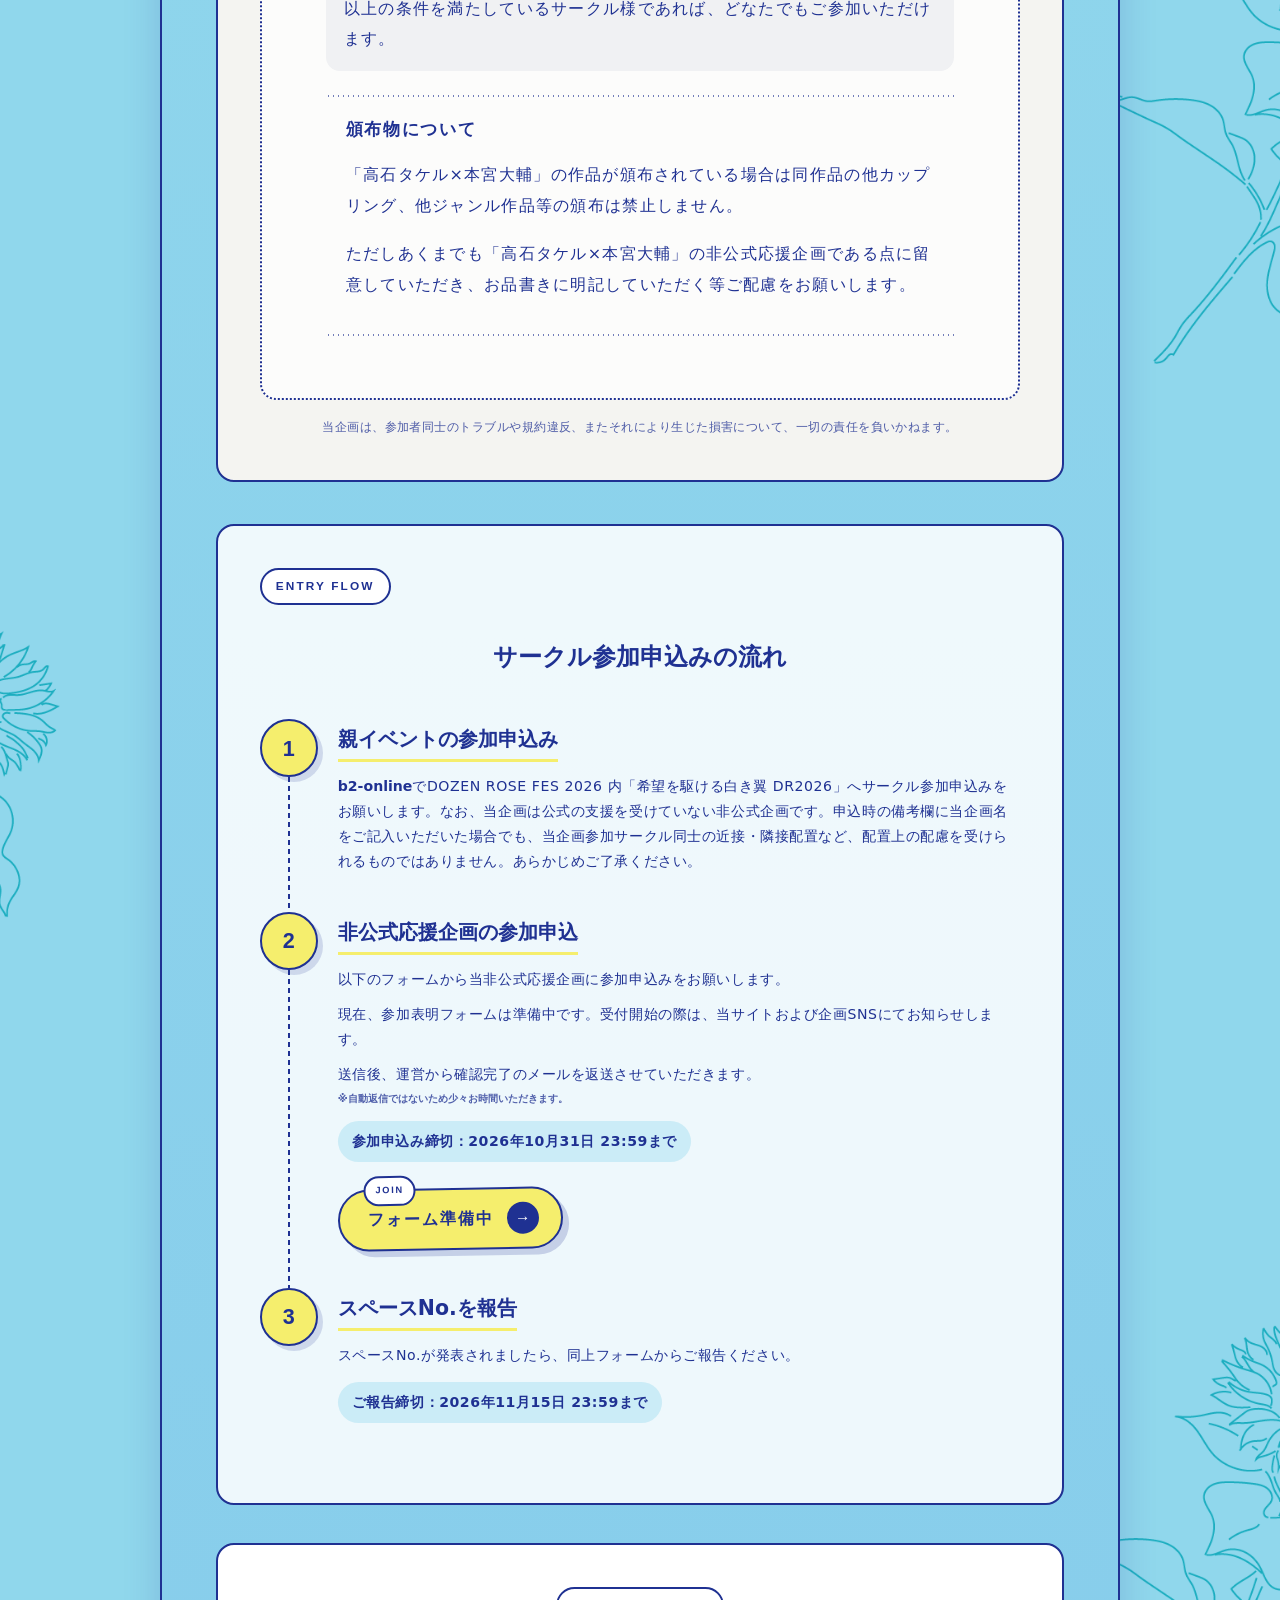
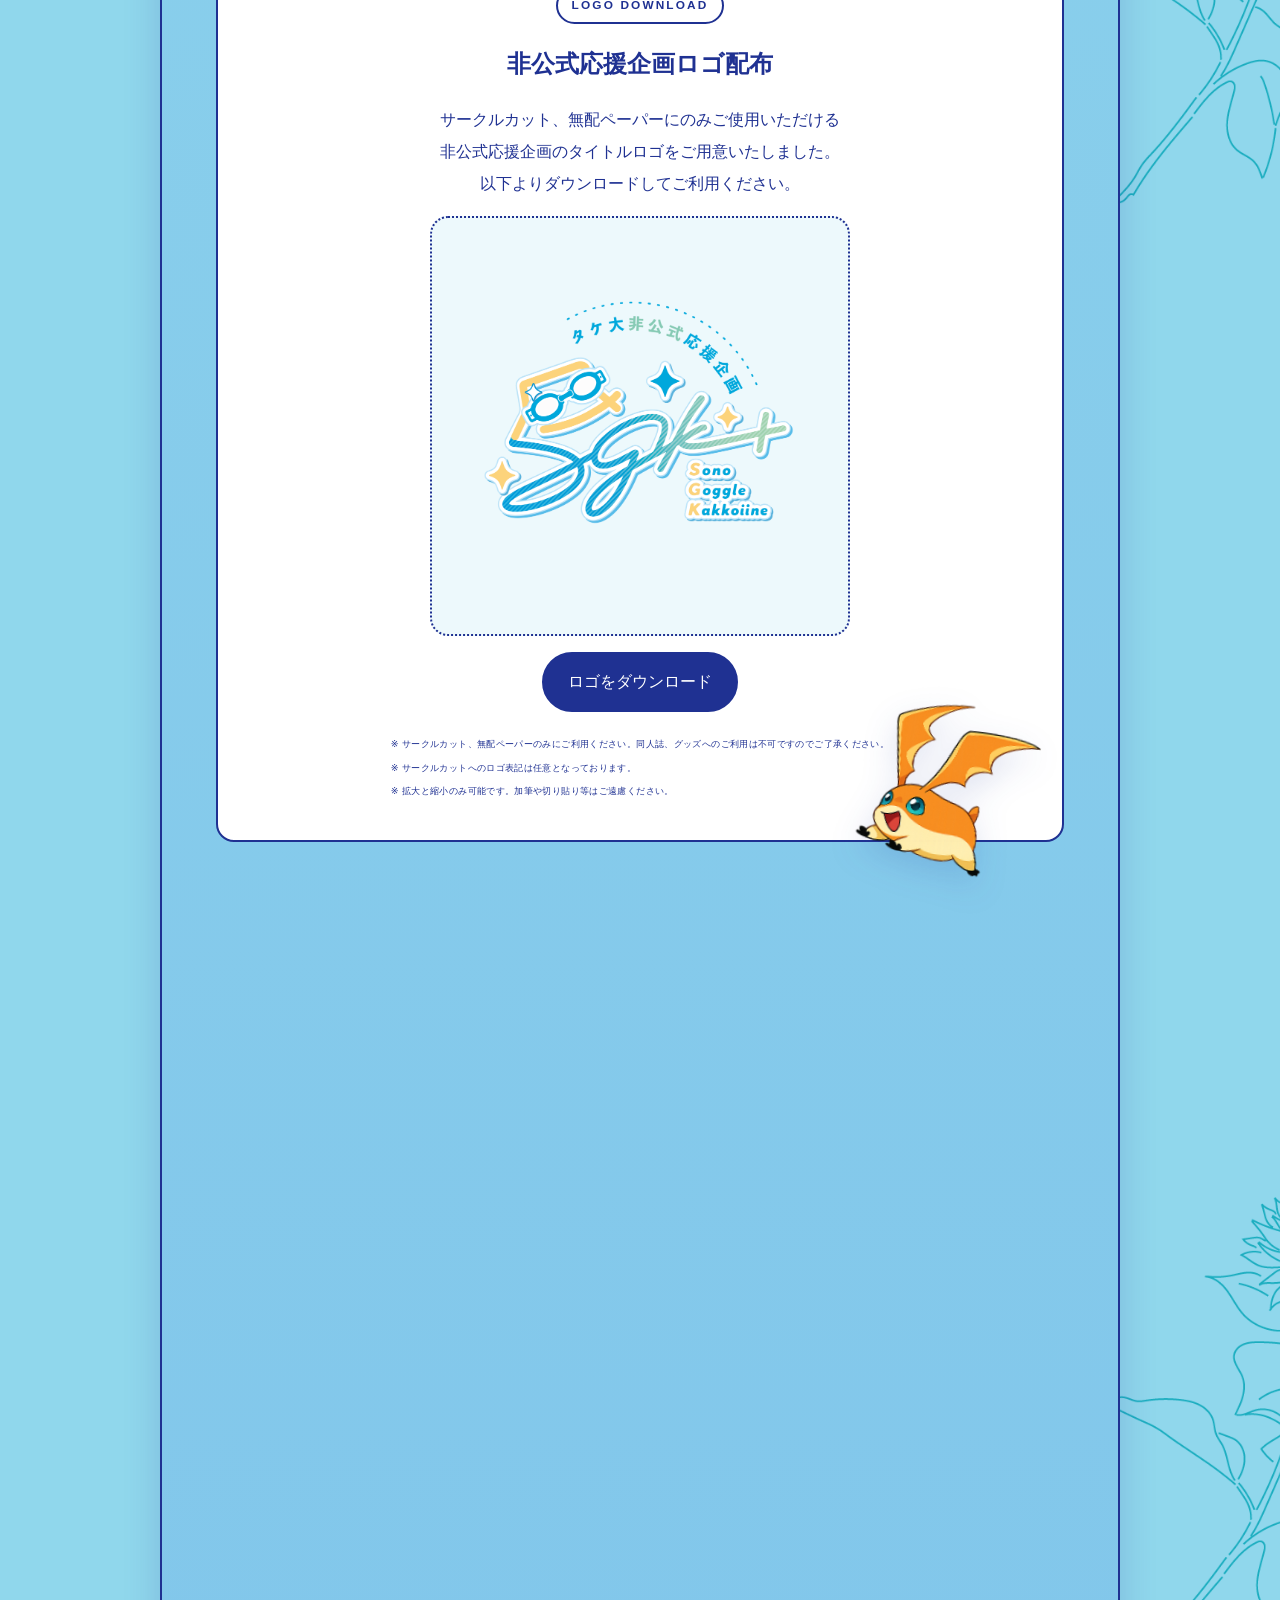
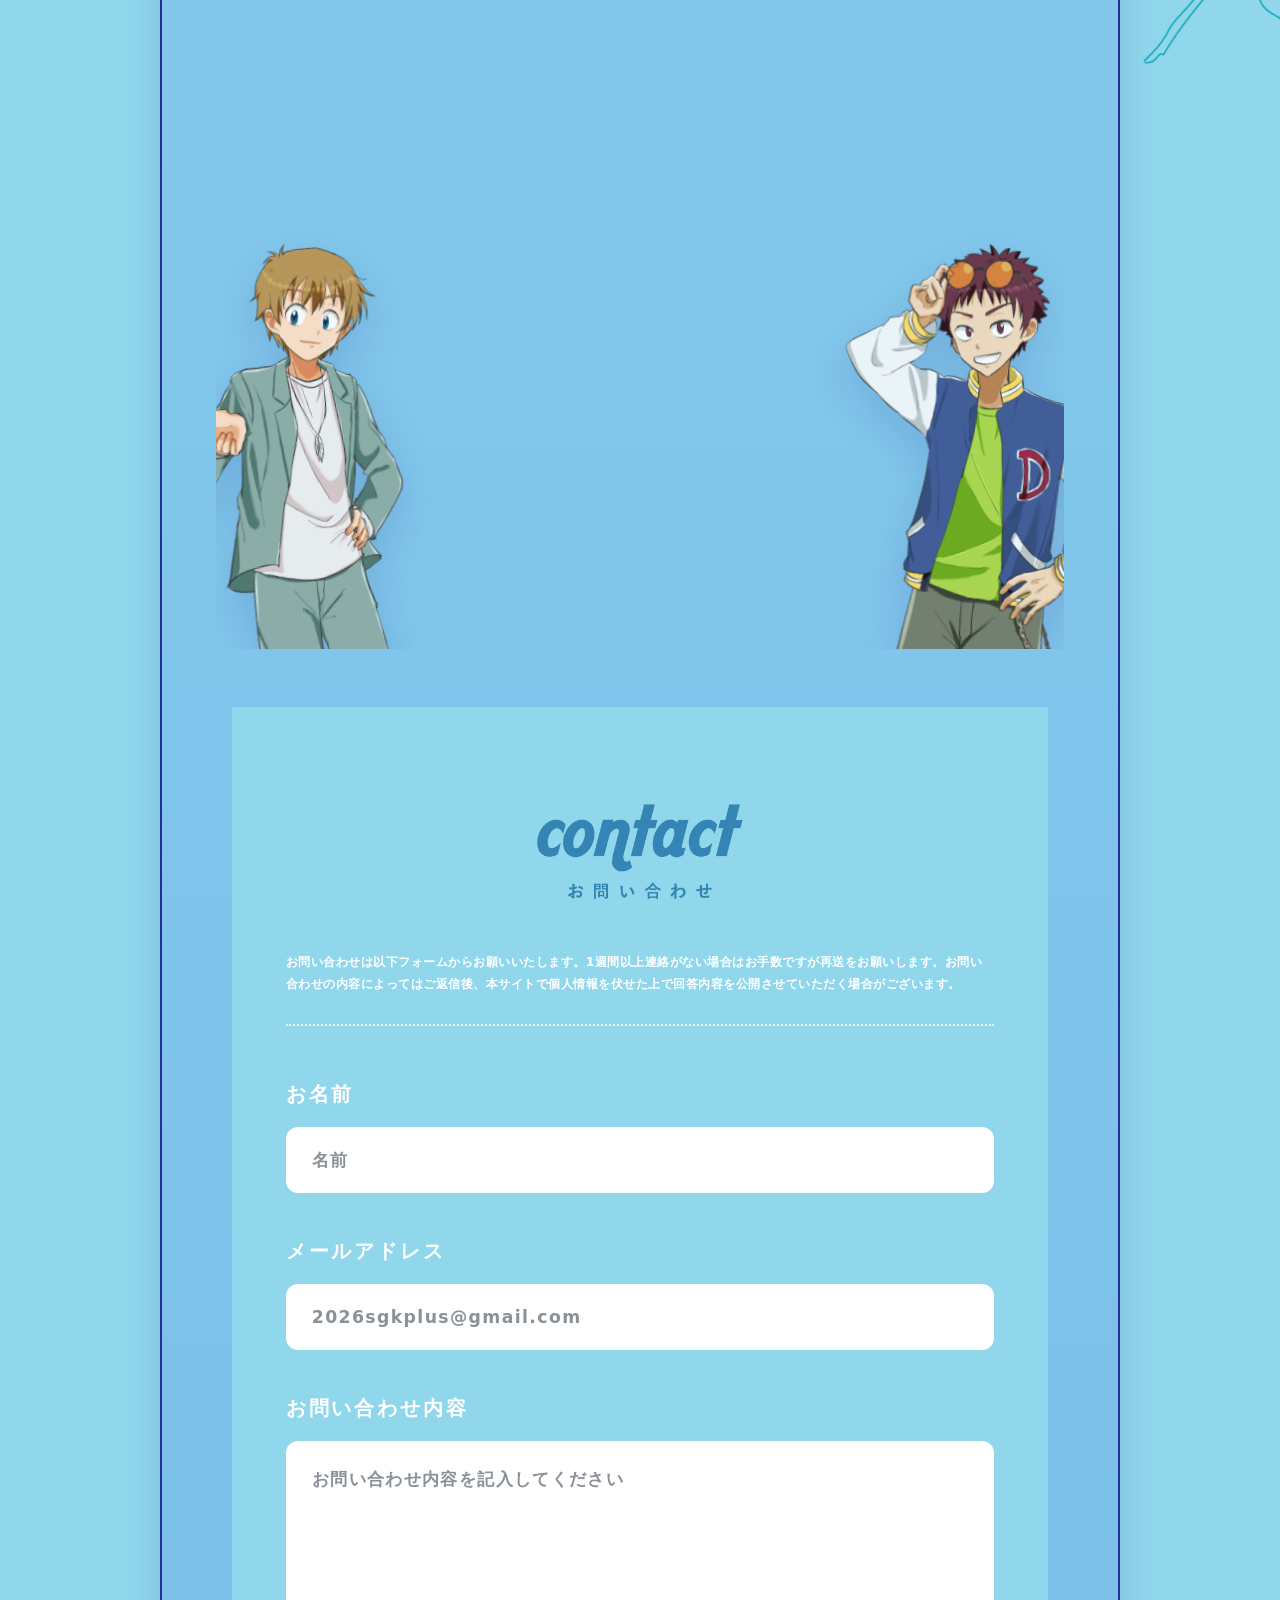
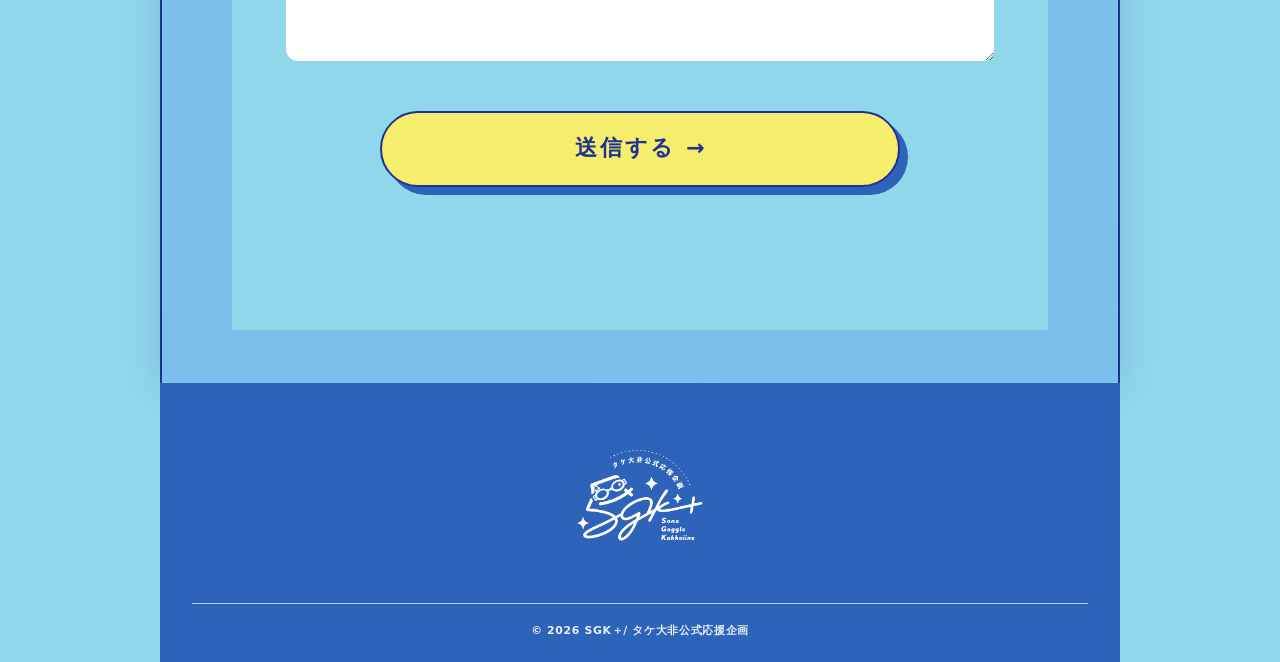
==== commit 2e9ce559: "Add files via upload" ====
--- a/index.html
+++ b/index.html
@@ -5,7 +5,7 @@
   <meta name="viewport" content="width=device-width, initial-scale=1">
   <title>SGK＋ | タケ大非公式応援企画</title>
   <meta name="description" content="2026年12月20日（日）東京ビッグサイト開催、タケ大非公式応援企画「SGK＋」告知サイト。">
-  <link rel="stylesheet" href="assets/css/style.css?v=20260622-50">
+  <link rel="stylesheet" href="assets/css/style.css?v=20260622-53">
 </head>
 <body>
   <header class="site-header">
--- a/assets/css/style.css
+++ b/assets/css/style.css
@@ -4827,6 +4827,10 @@
   margin-top: clamp(4px, 1vw, 12px) !important;
 }
 
+.hero-event-info span {
+  color: #6676b8 !important;
+}
+
 .hero .cta-row {
   margin-top: clamp(42px, 5vw, 66px) !important;
 }
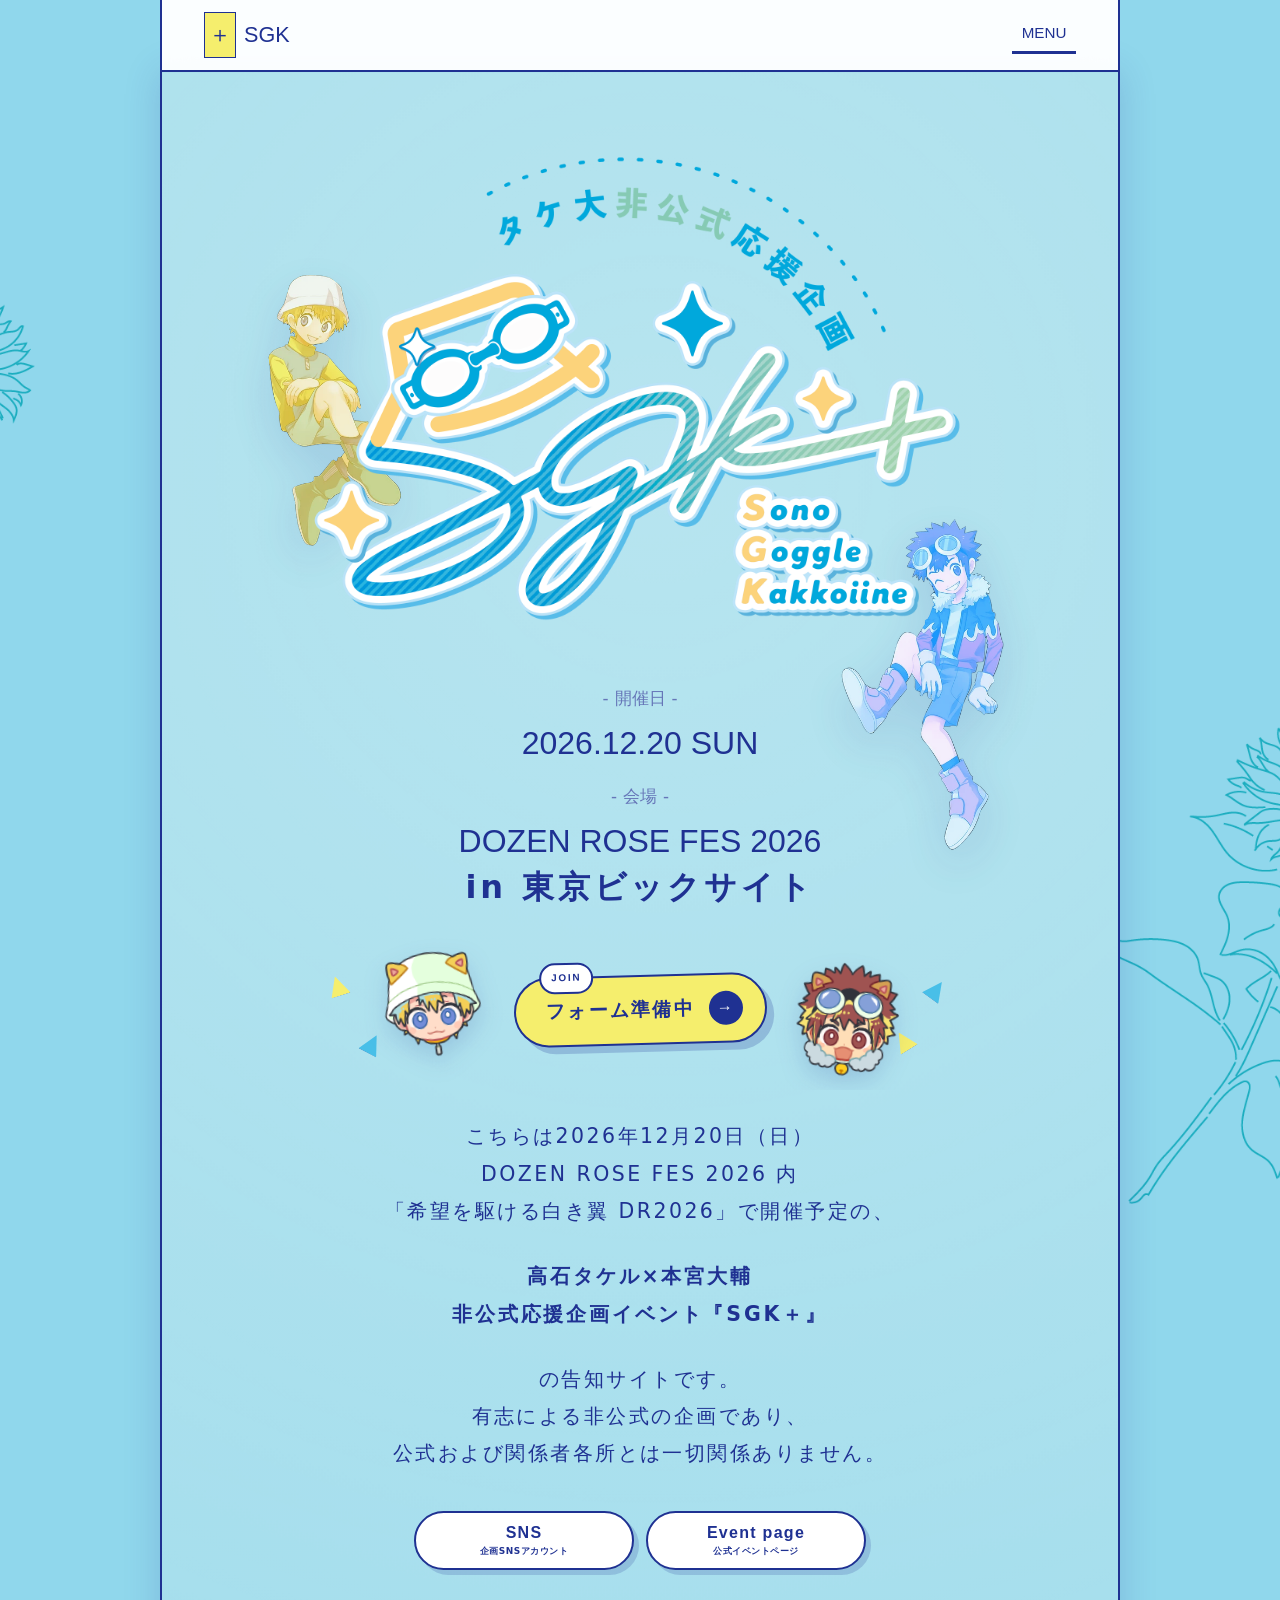
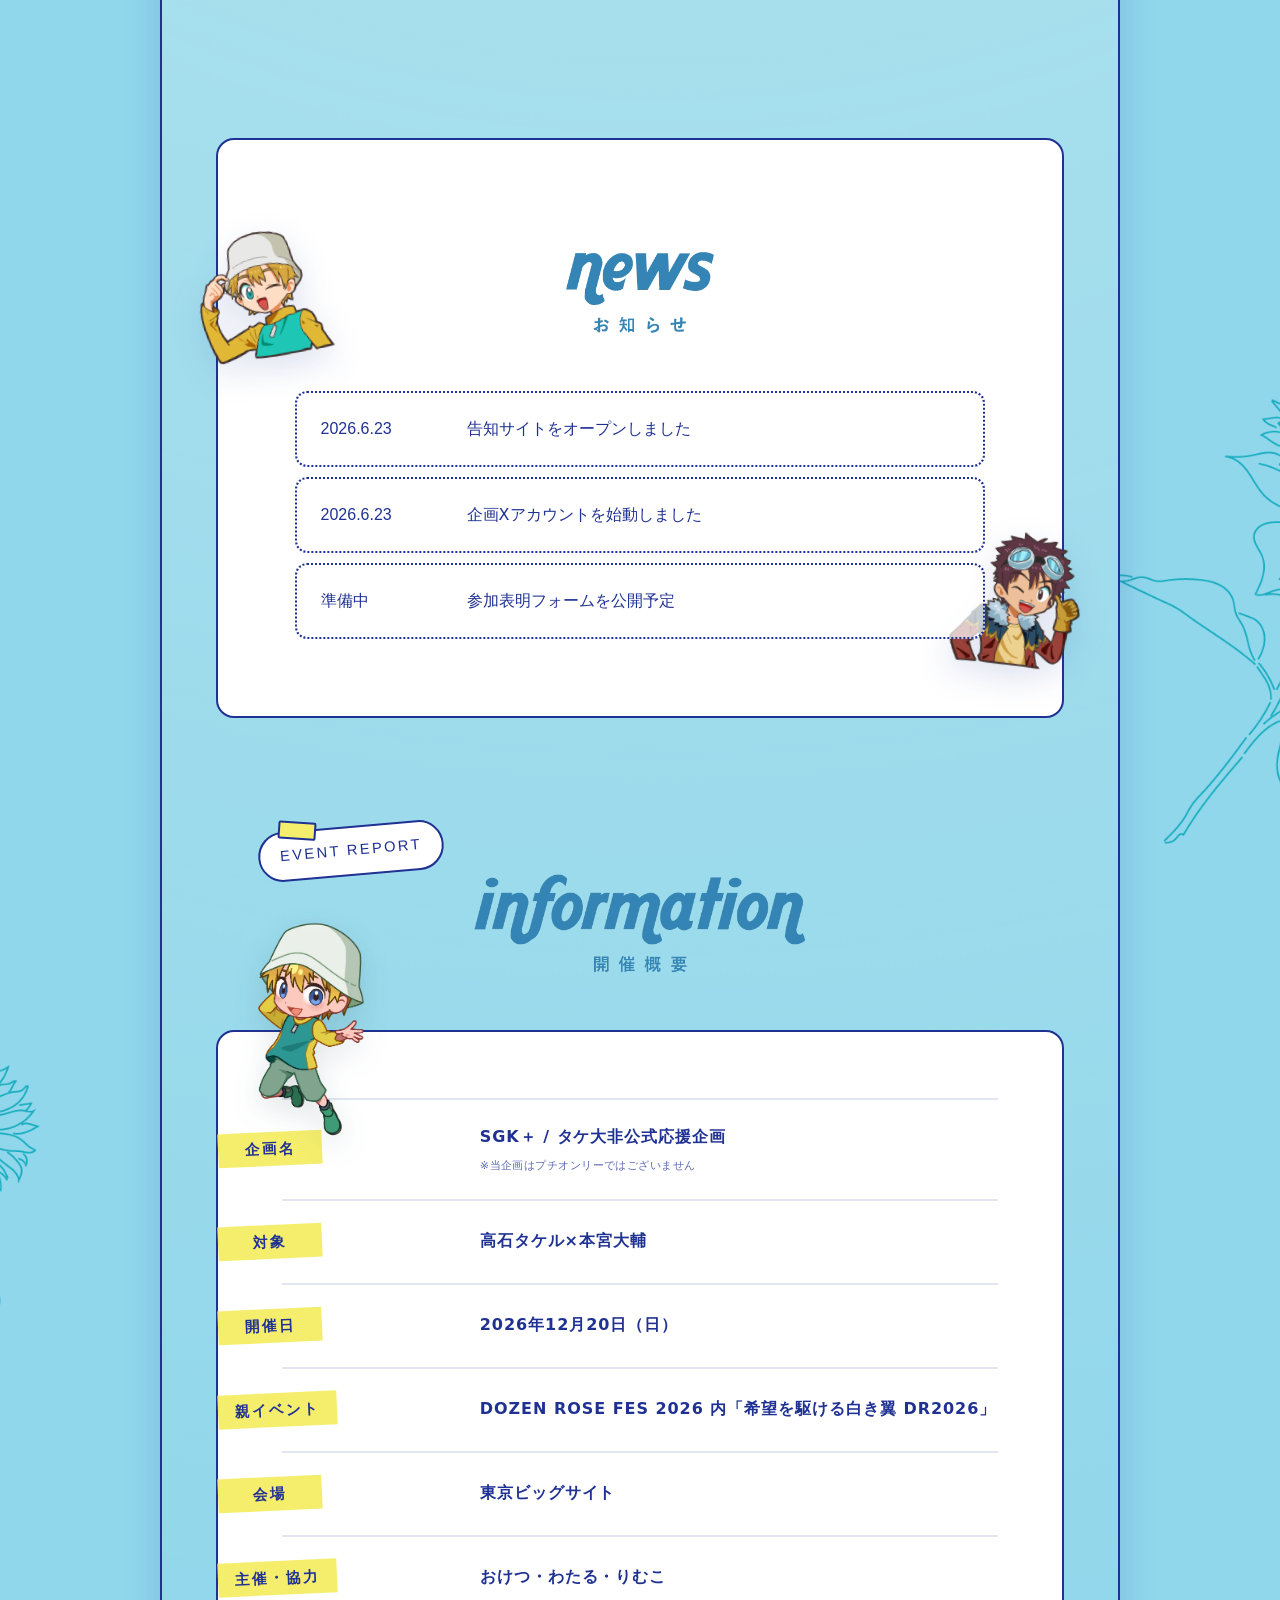
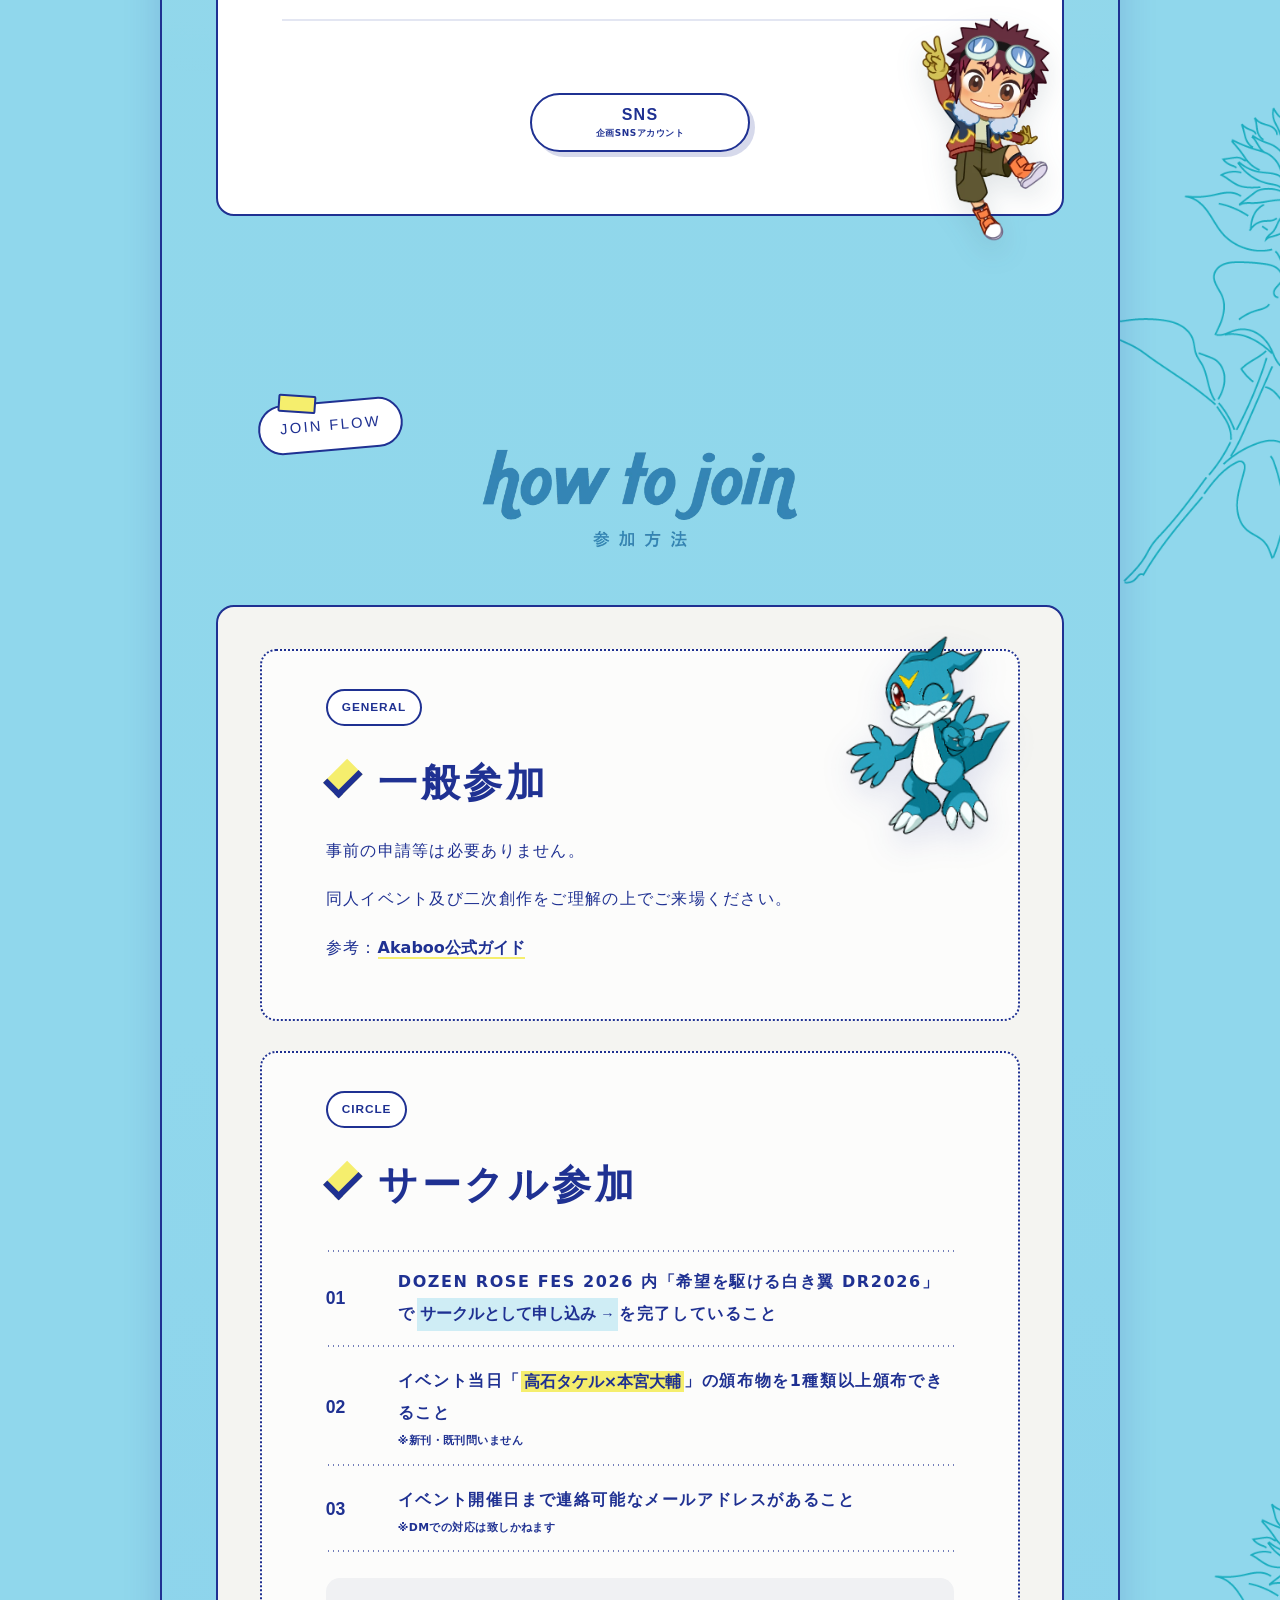
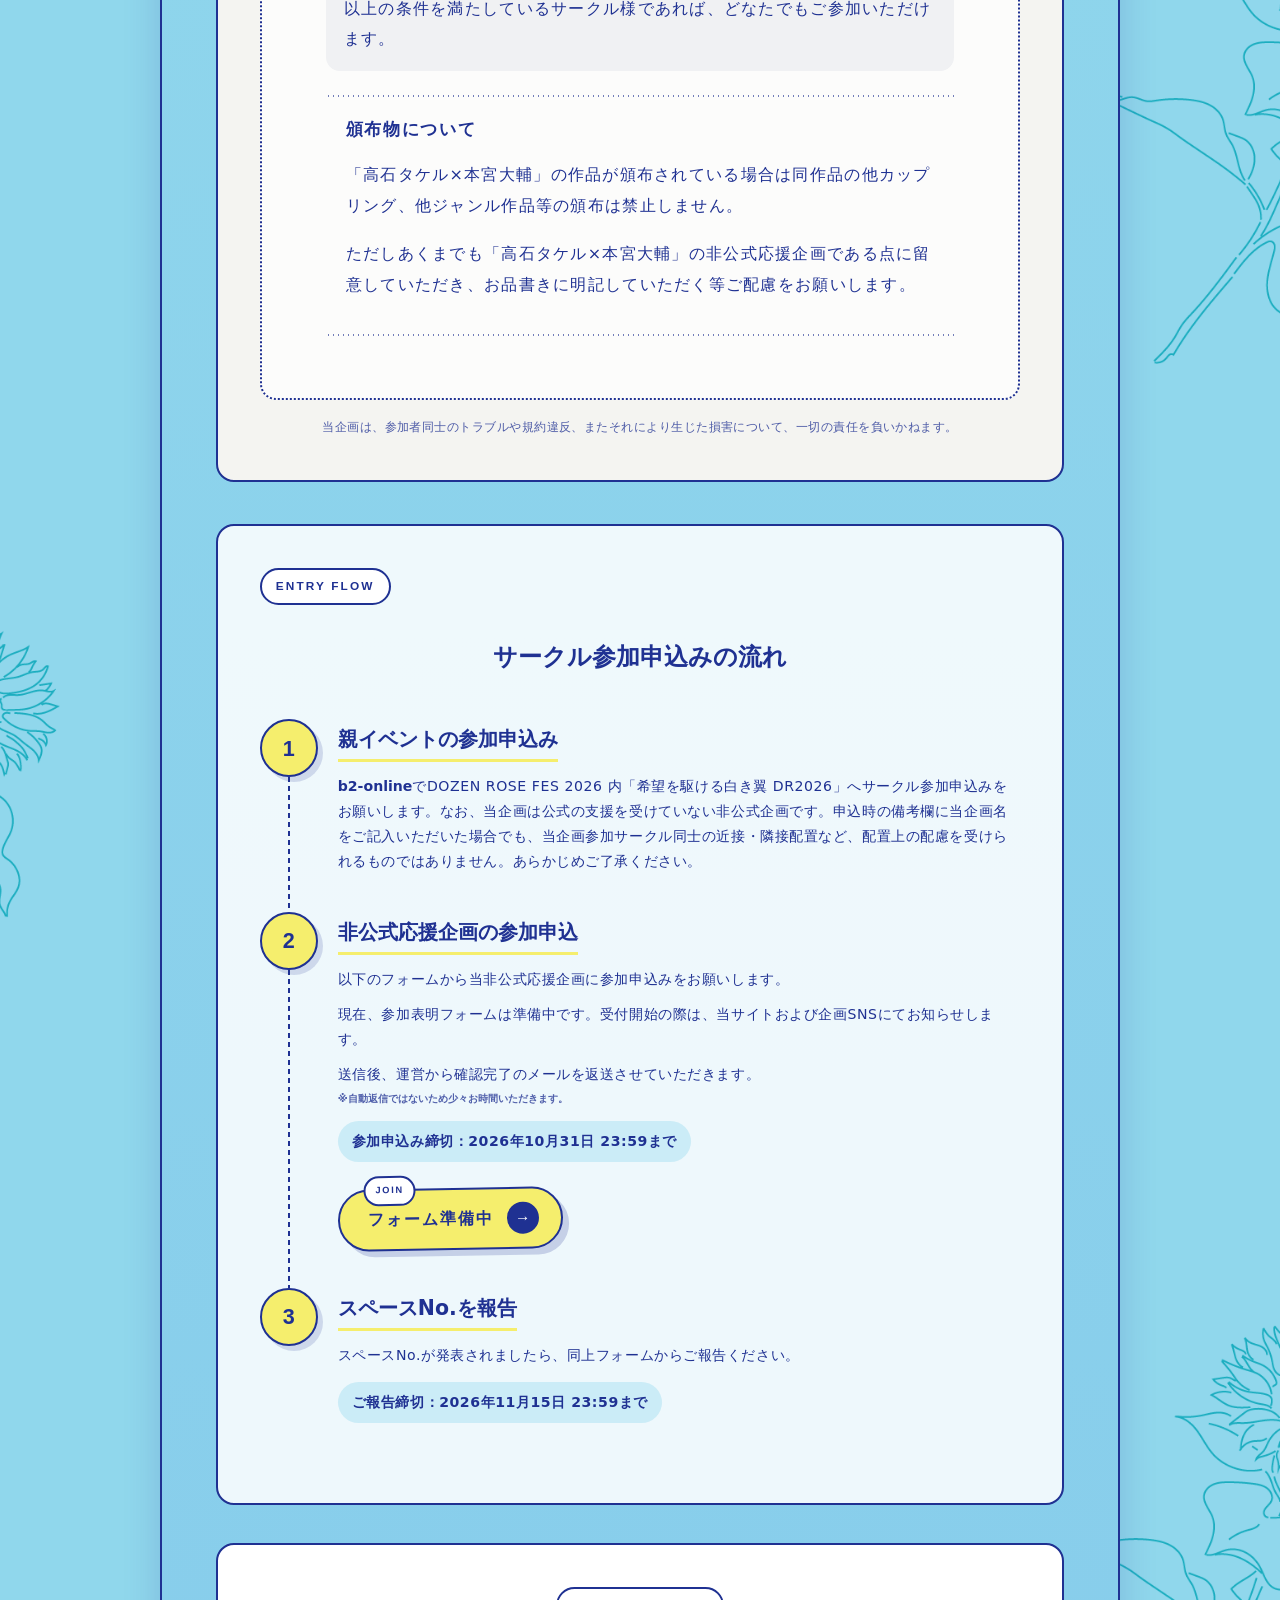
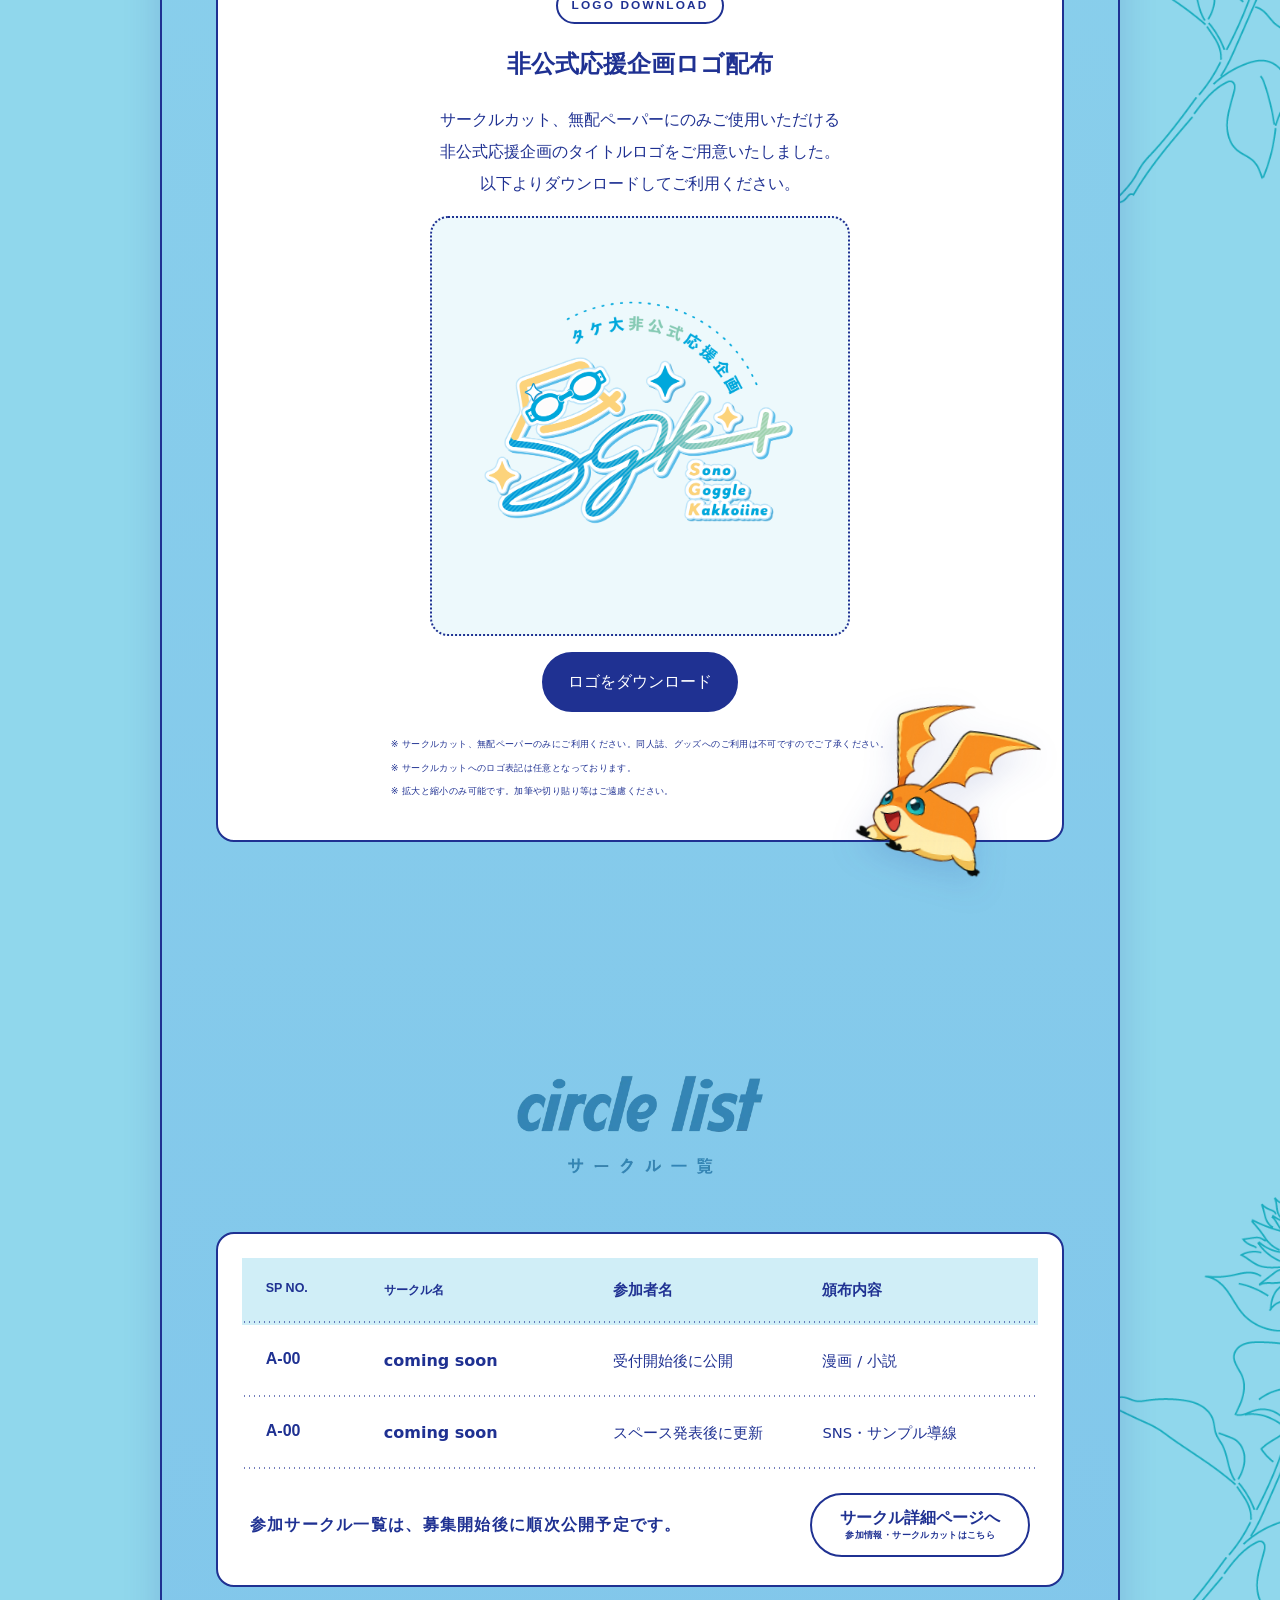
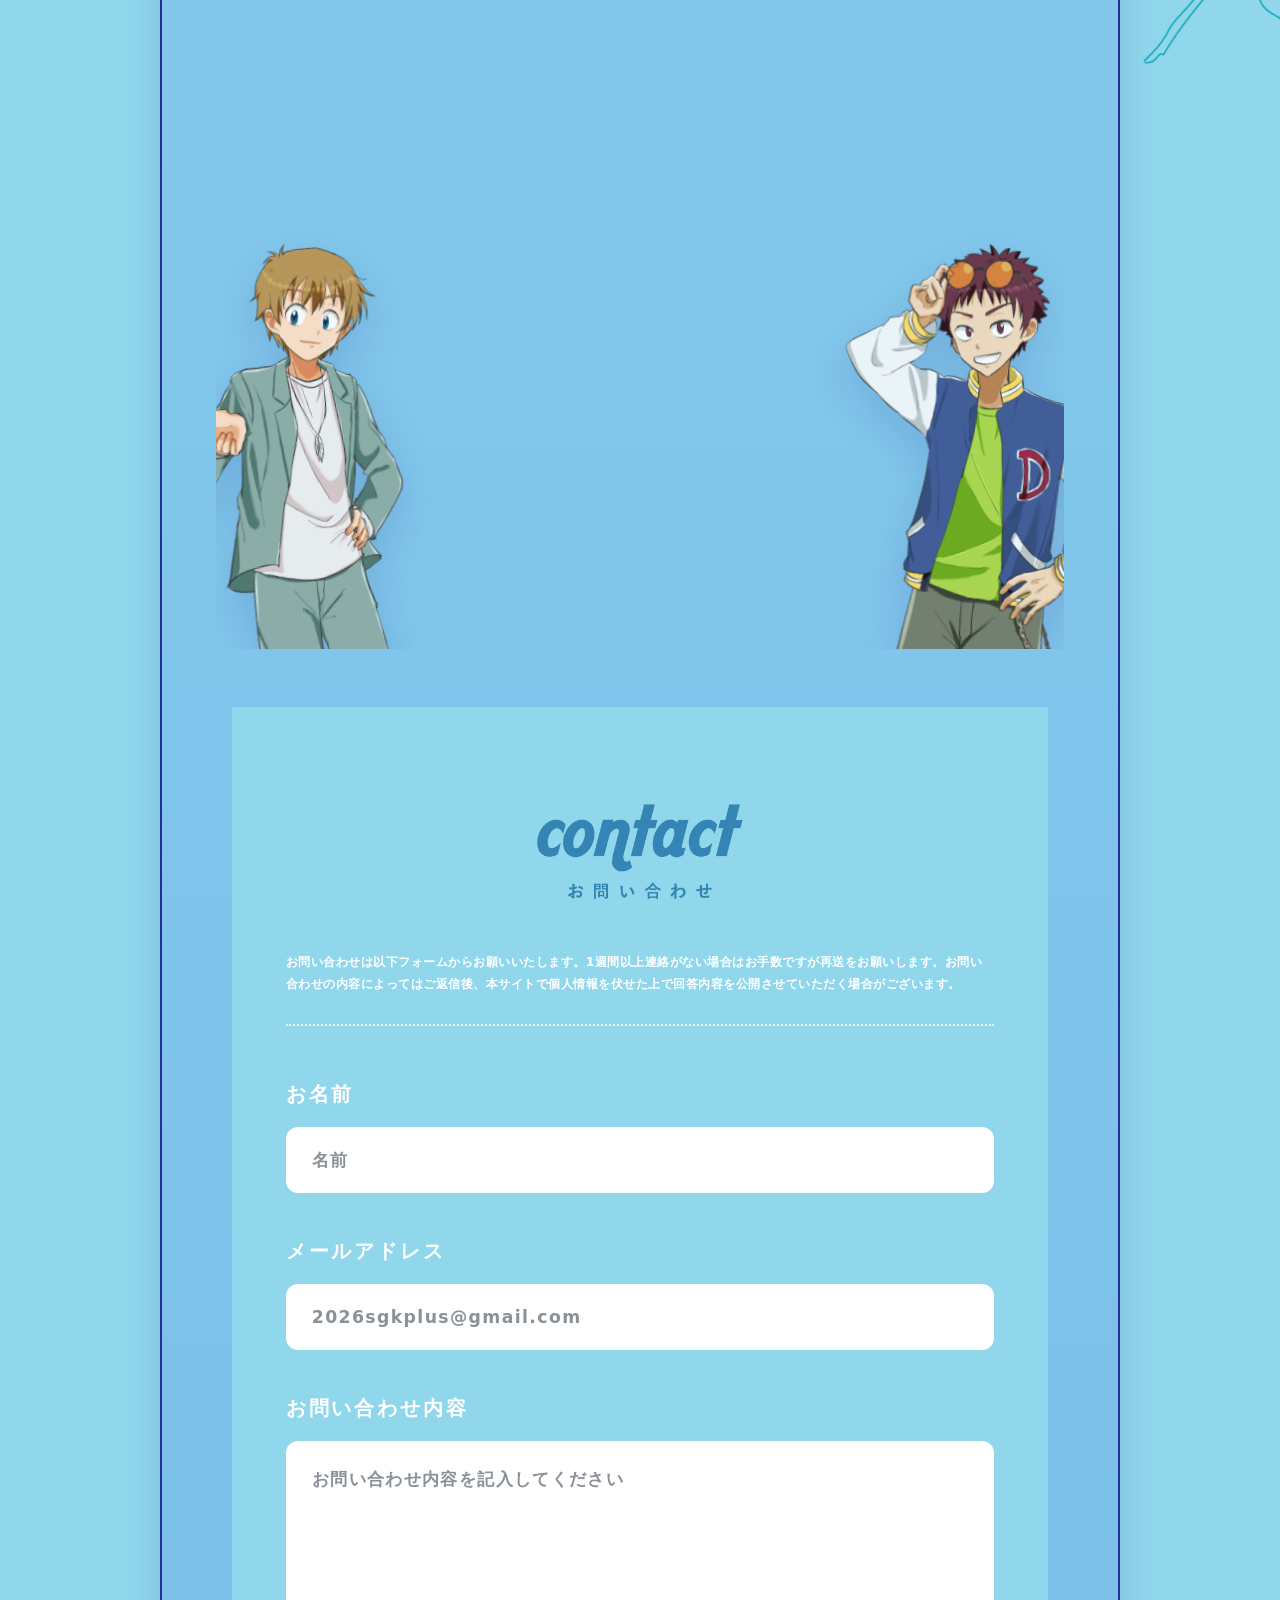
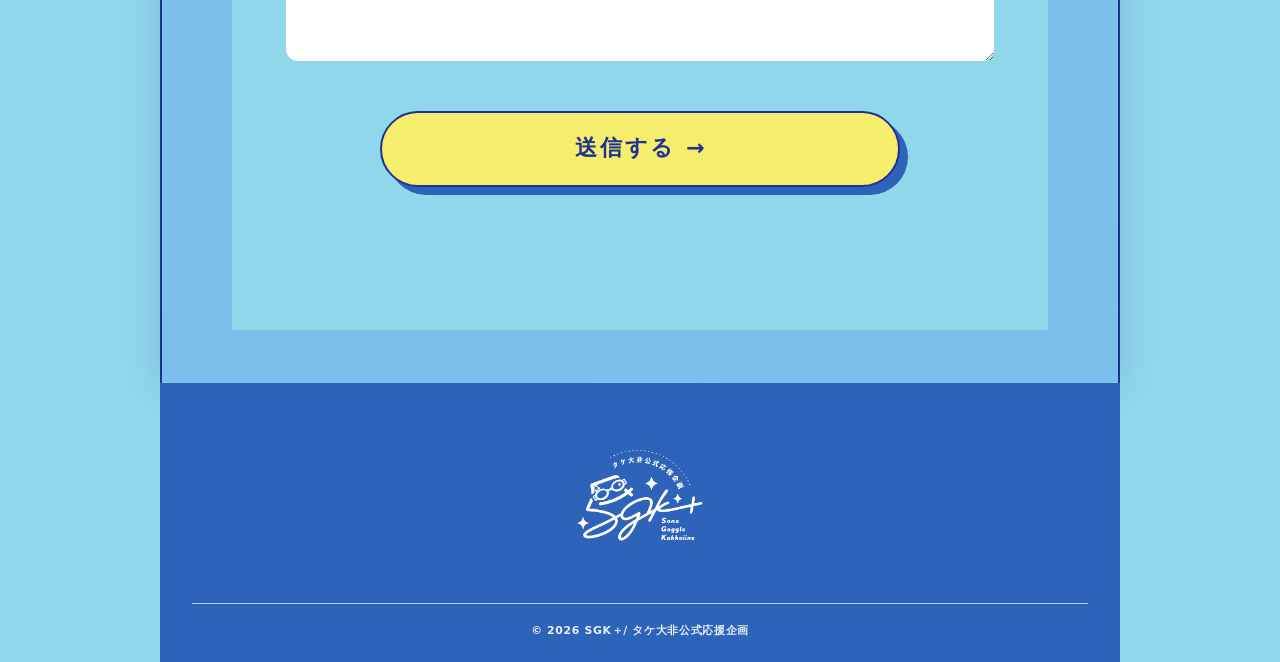
==== commit a705f2dc: "Schedule registration form opening" ====
--- a/index.html
+++ b/index.html
@@ -44,7 +44,7 @@
         </div>
         <div class="cta-row">
           <img class="cta-mascot cta-mascot-left" src="assets/images/takeru-wataru.png" alt="" aria-hidden="true">
-          <span class="button primary is-disabled" aria-disabled="true">フォーム準備中</span>
+          <a class="button primary is-disabled" data-registration-cta aria-disabled="true" tabindex="-1">フォーム準備中</a>
           <img class="cta-mascot cta-mascot-right" src="assets/images/daisuke-wataru.png" alt="" aria-hidden="true">
           <span class="cta-triangle tri-a" aria-hidden="true"></span>
           <span class="cta-triangle tri-b" aria-hidden="true"></span>
@@ -180,7 +180,7 @@
               <p class="flow-status-note">現在、参加表明フォームは準備中です。受付開始の際は、当サイトおよび企画SNSにてお知らせします。</p>
               <p>送信後、運営から確認完了のメールを返送させていただきます。<small>※自動返信ではないため少々お時間いただきます。</small></p>
               <p class="flow-deadline">参加申込み締切：2026年10月31日 23:59まで</p>
-              <span class="button flow-join-button is-disabled" aria-disabled="true">フォーム準備中</span>
+              <a class="button flow-join-button is-disabled" data-registration-cta aria-disabled="true" tabindex="-1">フォーム準備中</a>
             </div>
           </article>
           <article class="apply-flow-step">
@@ -286,6 +286,6 @@
     <p class="footer-copy">© 2026 SGK＋/ タケ大非公式応援企画</p>
   </footer>
 
-  <script src="assets/js/main.js?v=20260622-3"></script>
+  <script src="assets/js/main.js?v=20260802-1"></script>
 </body>
 </html>
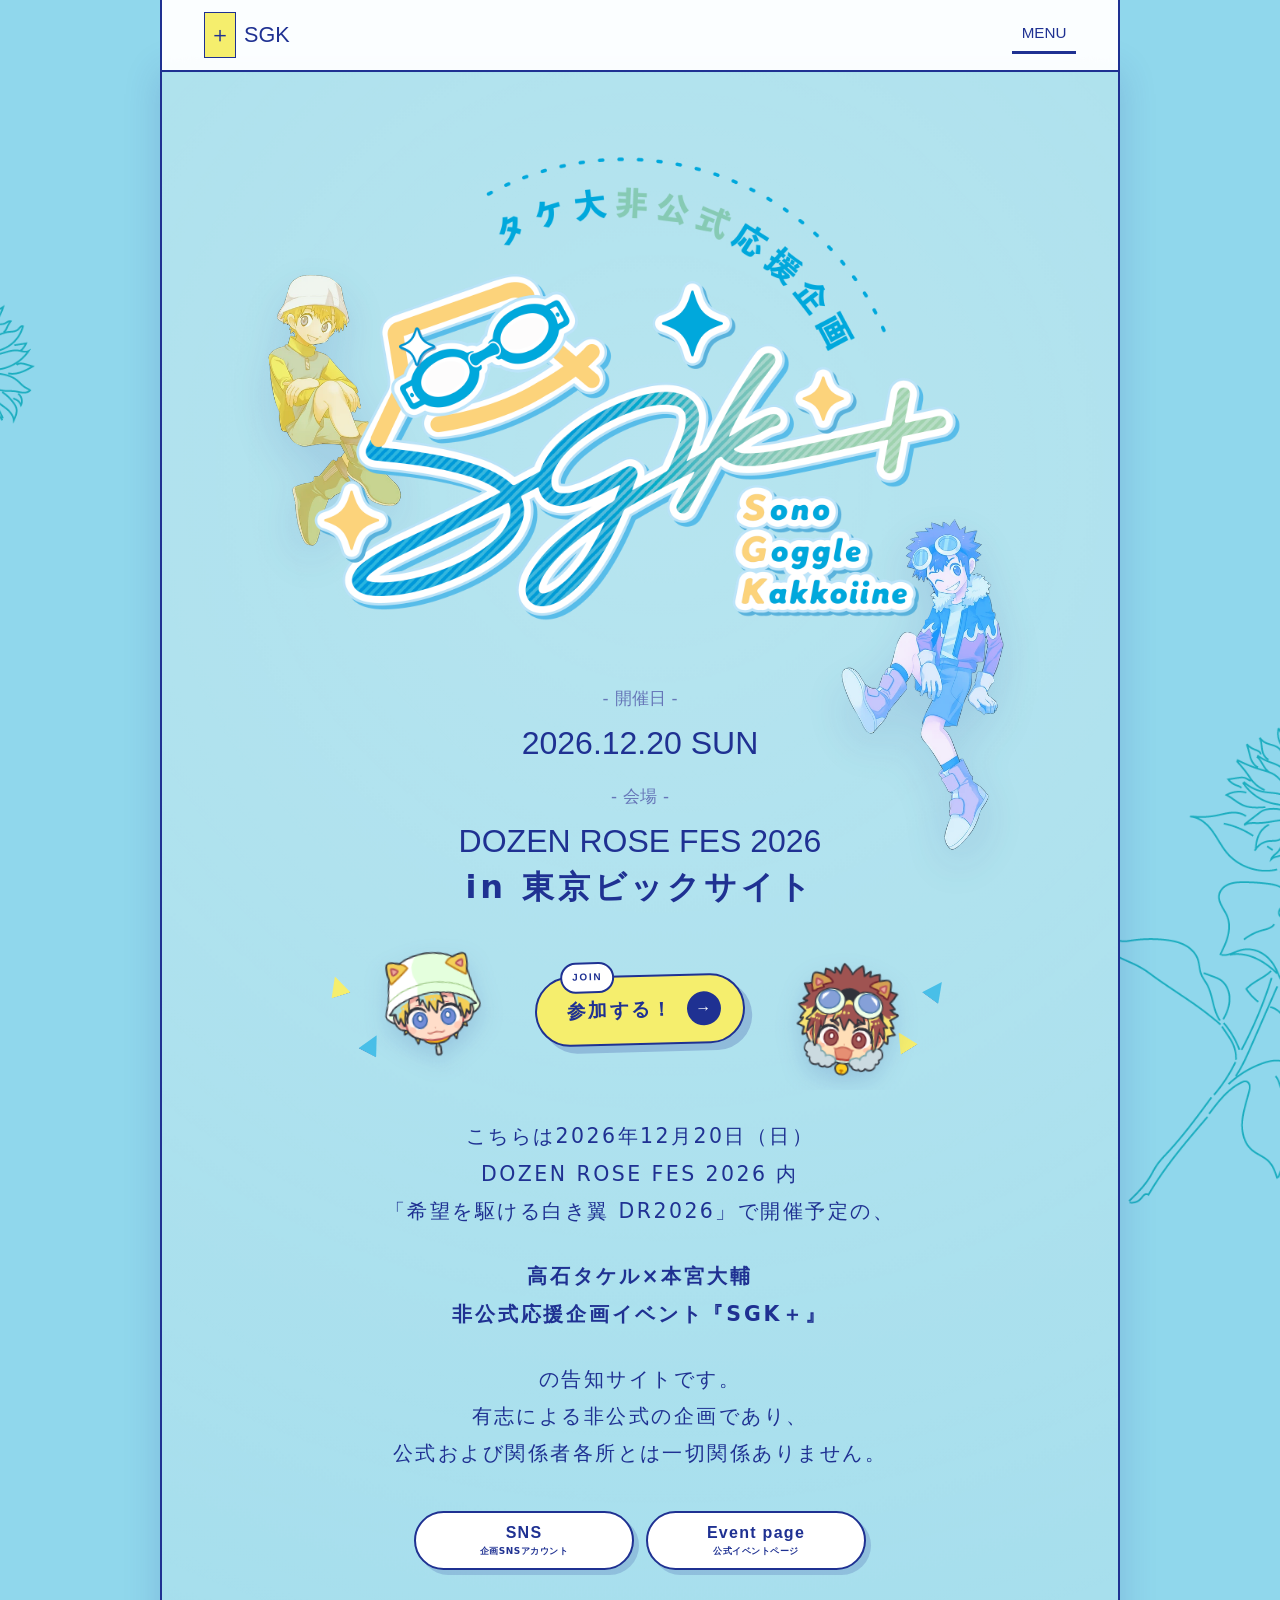
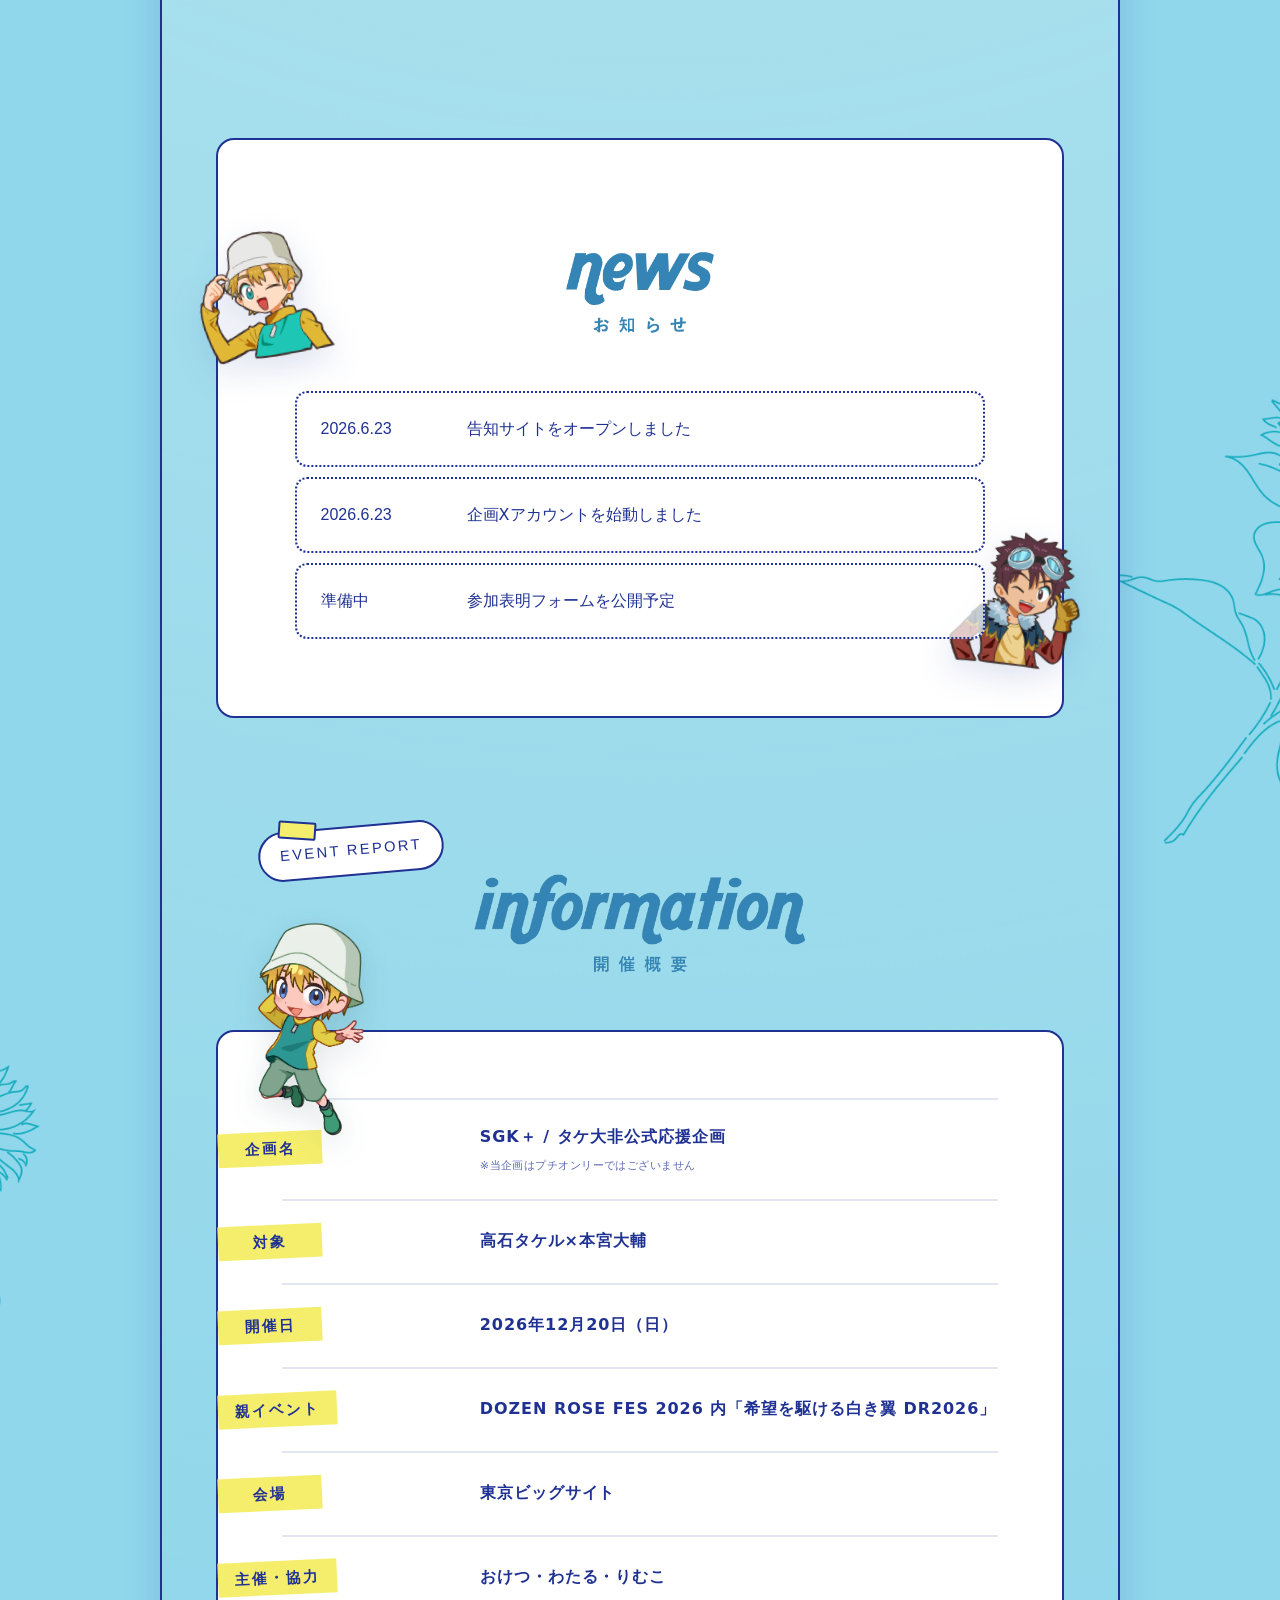
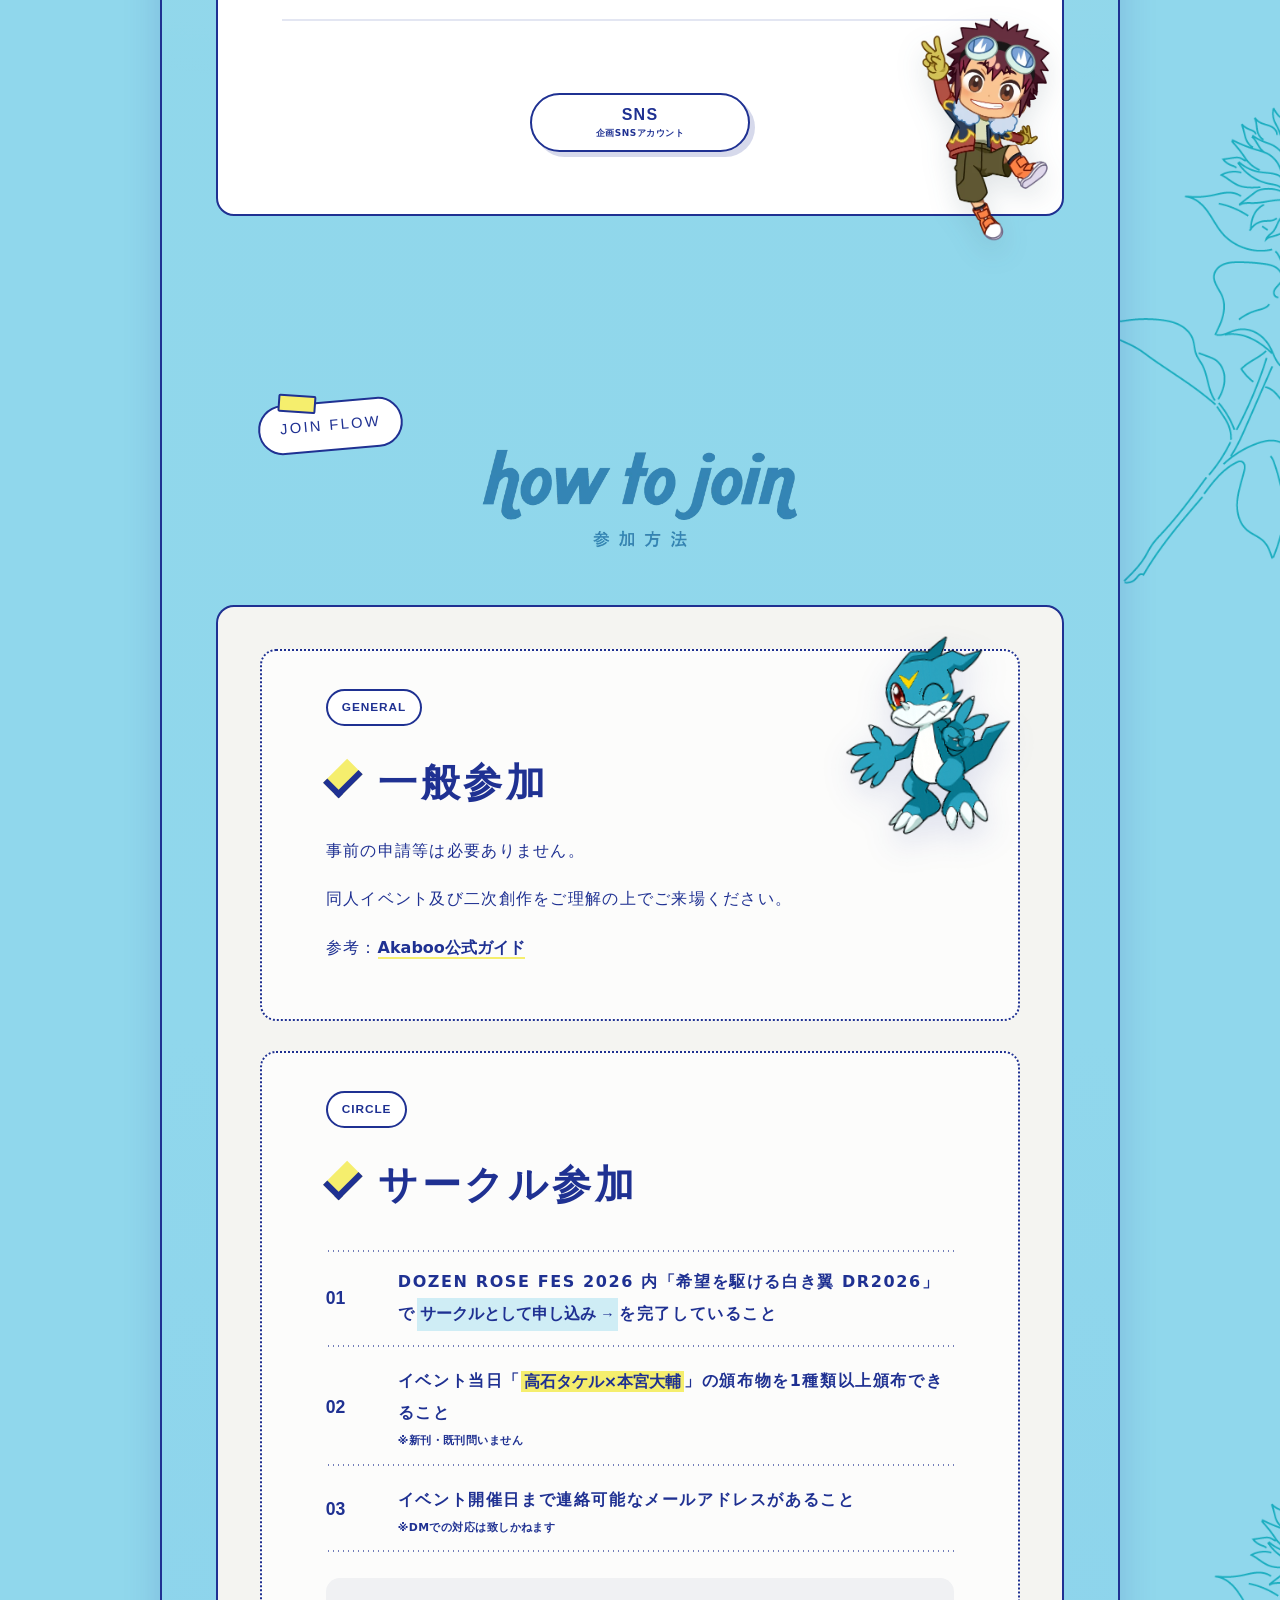
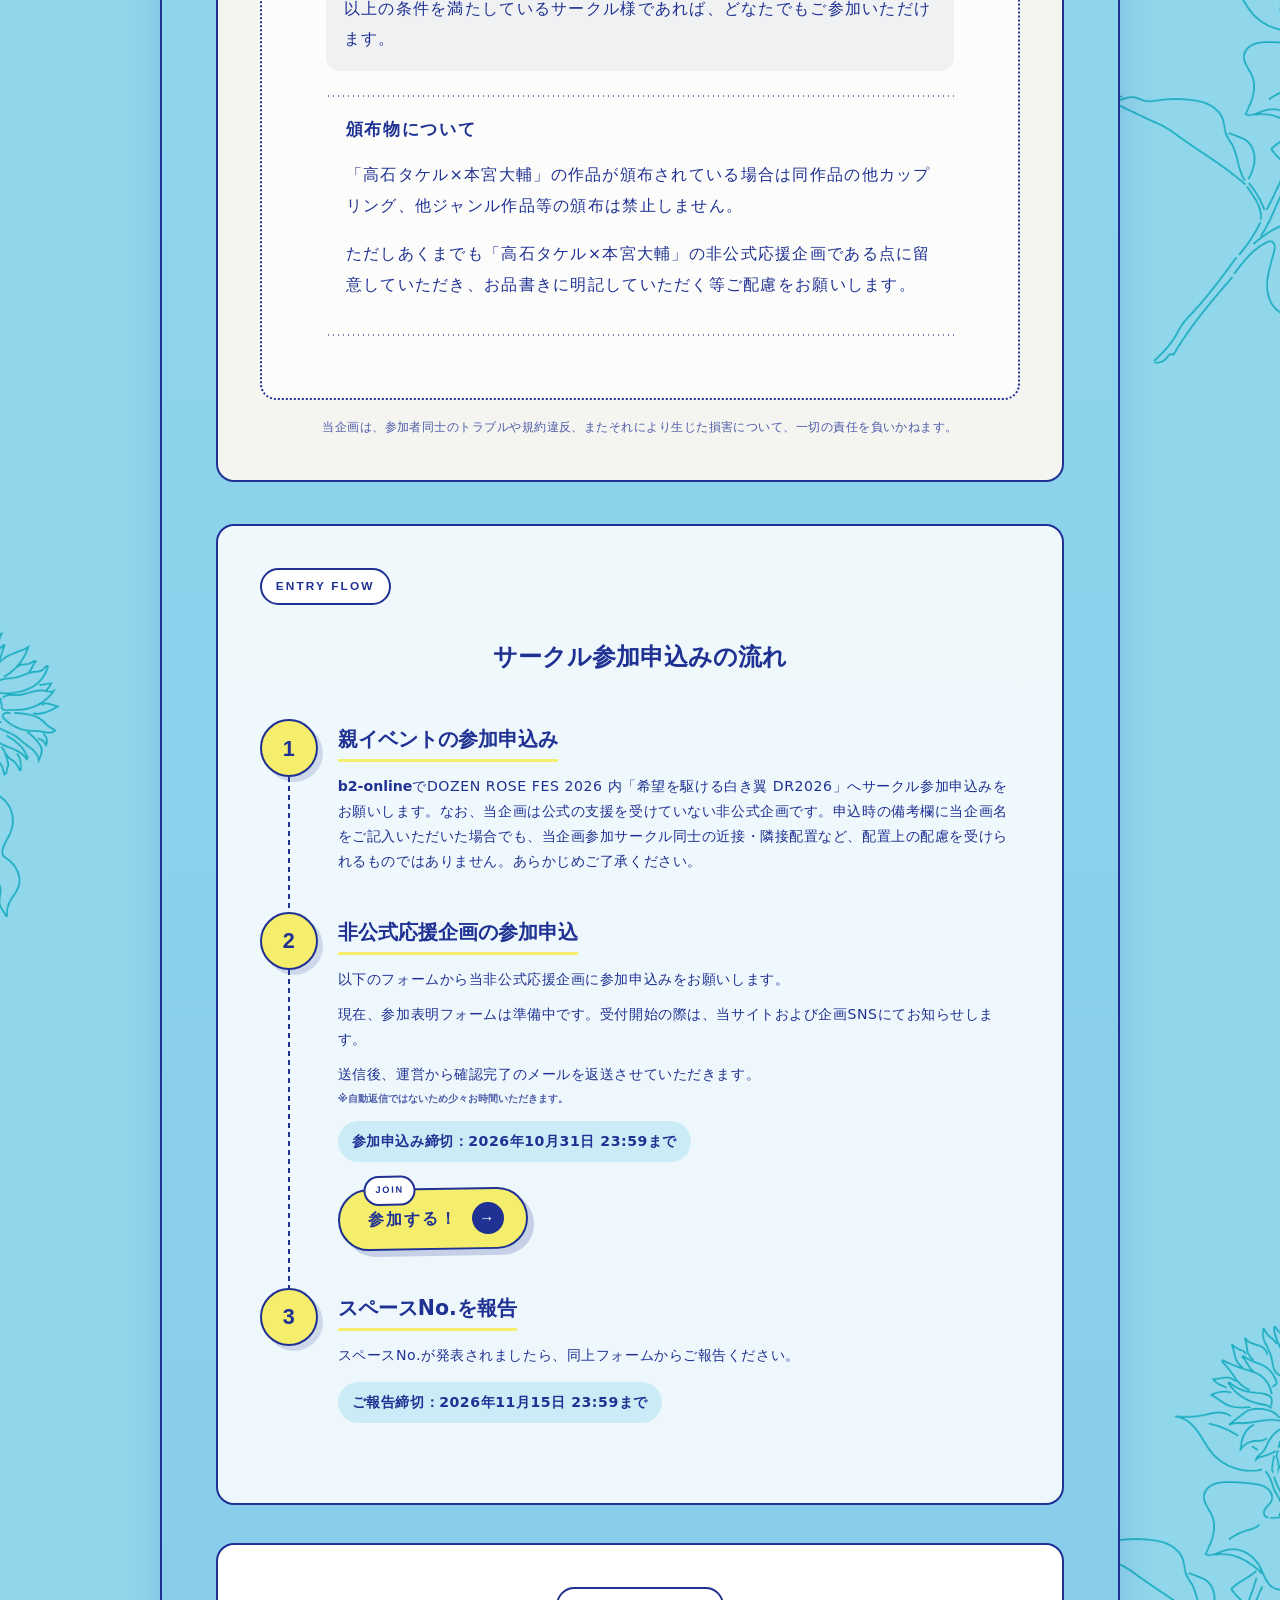
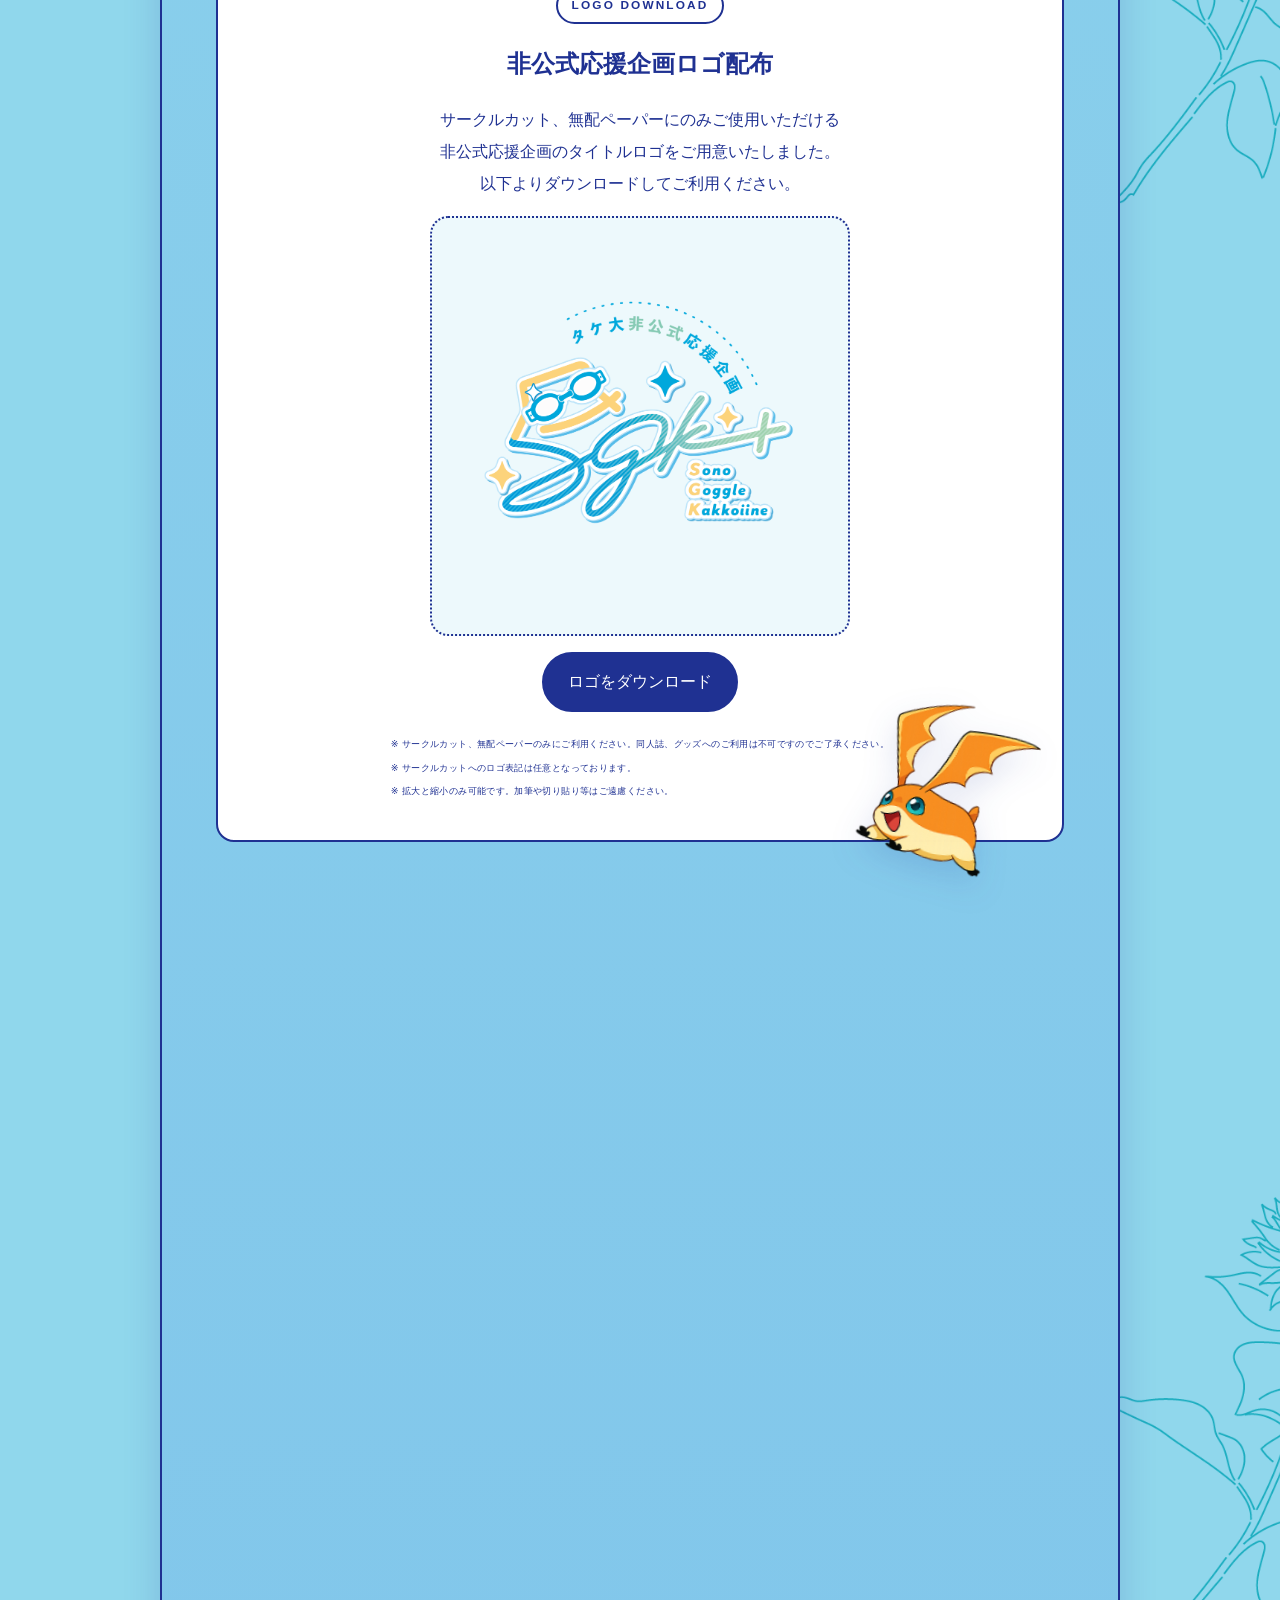
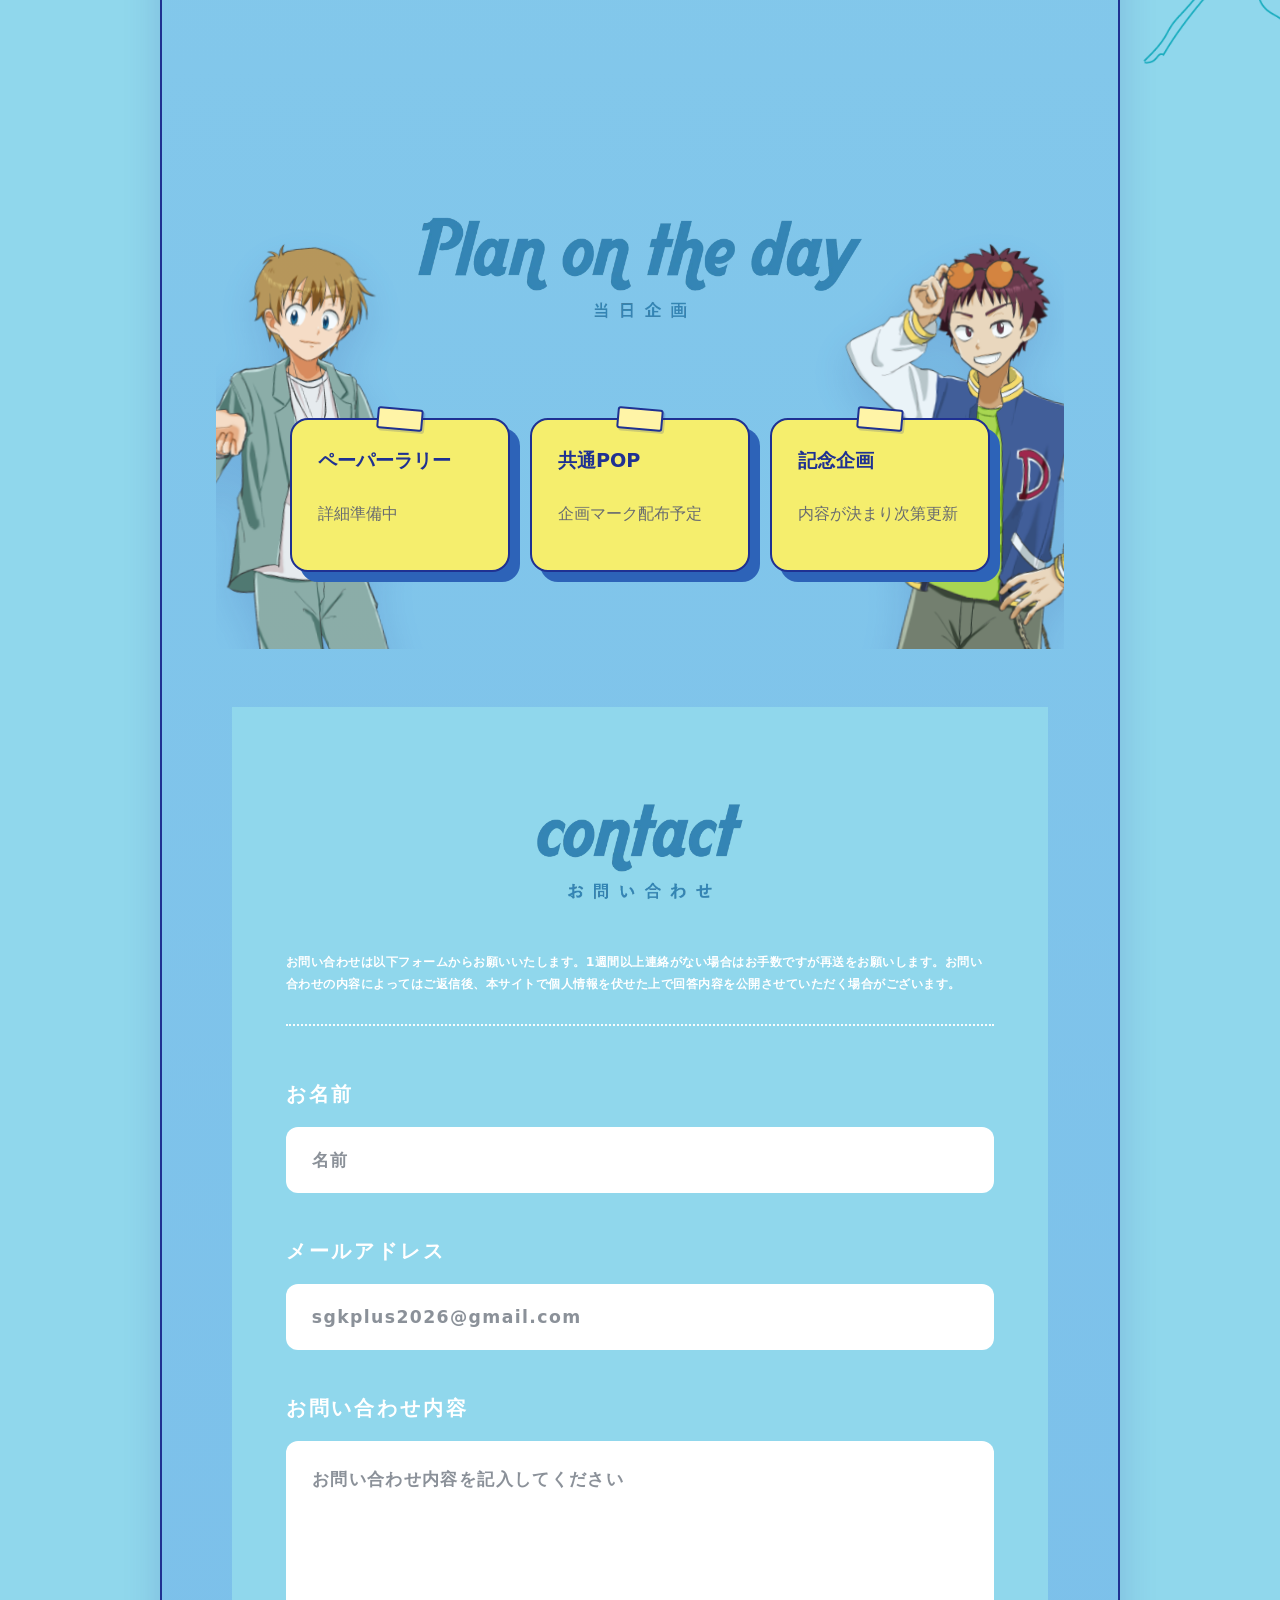
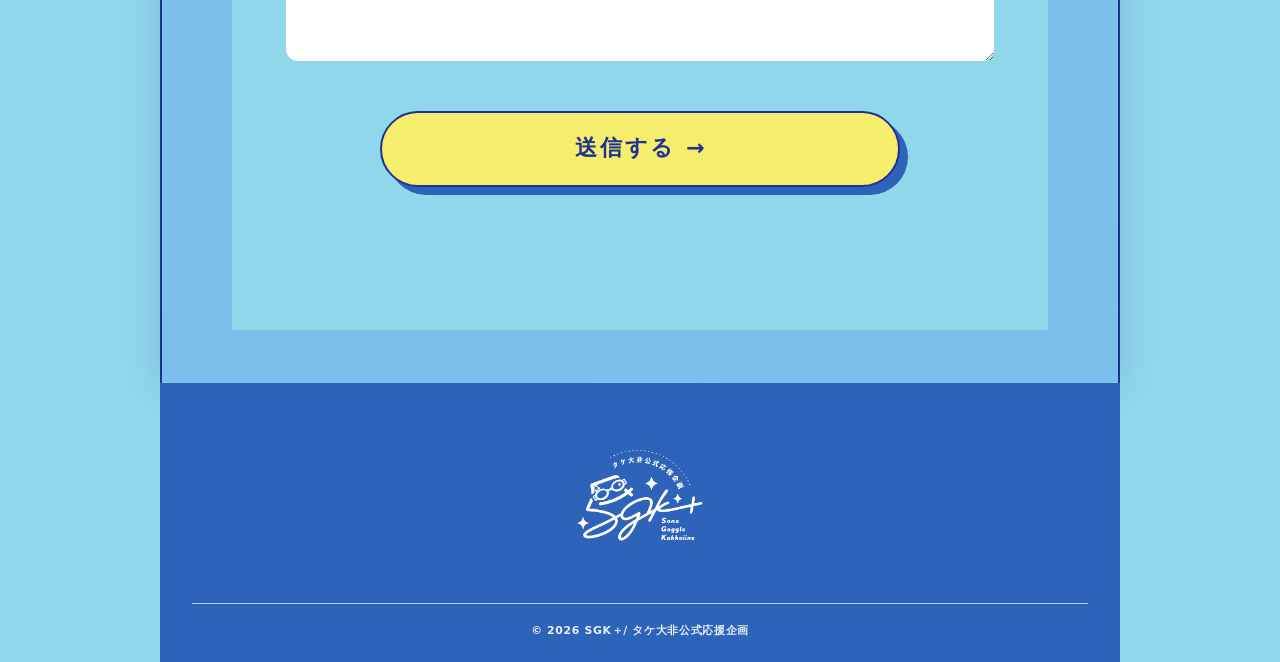
==== commit a56916de: "Update registration news and contact form" ====
--- a/index.html
+++ b/index.html
@@ -92,7 +92,7 @@
       <div class="news-list">
         <a href="#news" class="news-item"><time>2026.6.23</time><span>告知サイトをオープンしました</span></a>
         <a href="https://x.com/SGK_Plus" target="_blank" rel="noopener" class="news-item"><time>2026.6.23</time><span>企画Xアカウントを始動しました</span></a>
-        <a href="#news" class="news-item"><time>準備中</time><span>参加表明フォームを公開予定</span></a>
+        <a href="#news" class="news-item" data-registration-news><time>準備中</time><span>参加表明フォームを公開予定</span></a>
       </div>
     </section>
 
@@ -260,7 +260,7 @@
         <div class="contact-lead">
           <p>お問い合わせは以下フォームからお願いいたします。1週間以上連絡がない場合はお手数ですが再送をお願いします。お問い合わせの内容によってはご返信後、本サイトで個人情報を伏せた上で回答内容を公開させていただく場合がございます。</p>
         </div>
-        <form class="contact-form" action="https://formspree.io/f/xykqyyvy" method="post">
+        <form class="contact-form" action="https://formspree.io/f/mnjekrnl" method="post">
           <input type="hidden" name="_subject" value="SGK＋ サイトお問い合わせ">
           <label>
             <span>お名前</span>
@@ -268,7 +268,7 @@
           </label>
           <label>
             <span>メールアドレス</span>
-            <input type="email" name="email" placeholder="2026sgkplus@gmail.com" required>
+            <input type="email" name="email" placeholder="sgkplus2026@gmail.com" required>
           </label>
           <label>
             <span>お問い合わせ内容</span>
@@ -286,6 +286,6 @@
     <p class="footer-copy">© 2026 SGK＋/ タケ大非公式応援企画</p>
   </footer>
 
-  <script src="assets/js/main.js?v=20260802-1"></script>
+  <script src="assets/js/main.js?v=20260802-2"></script>
 </body>
 </html>
